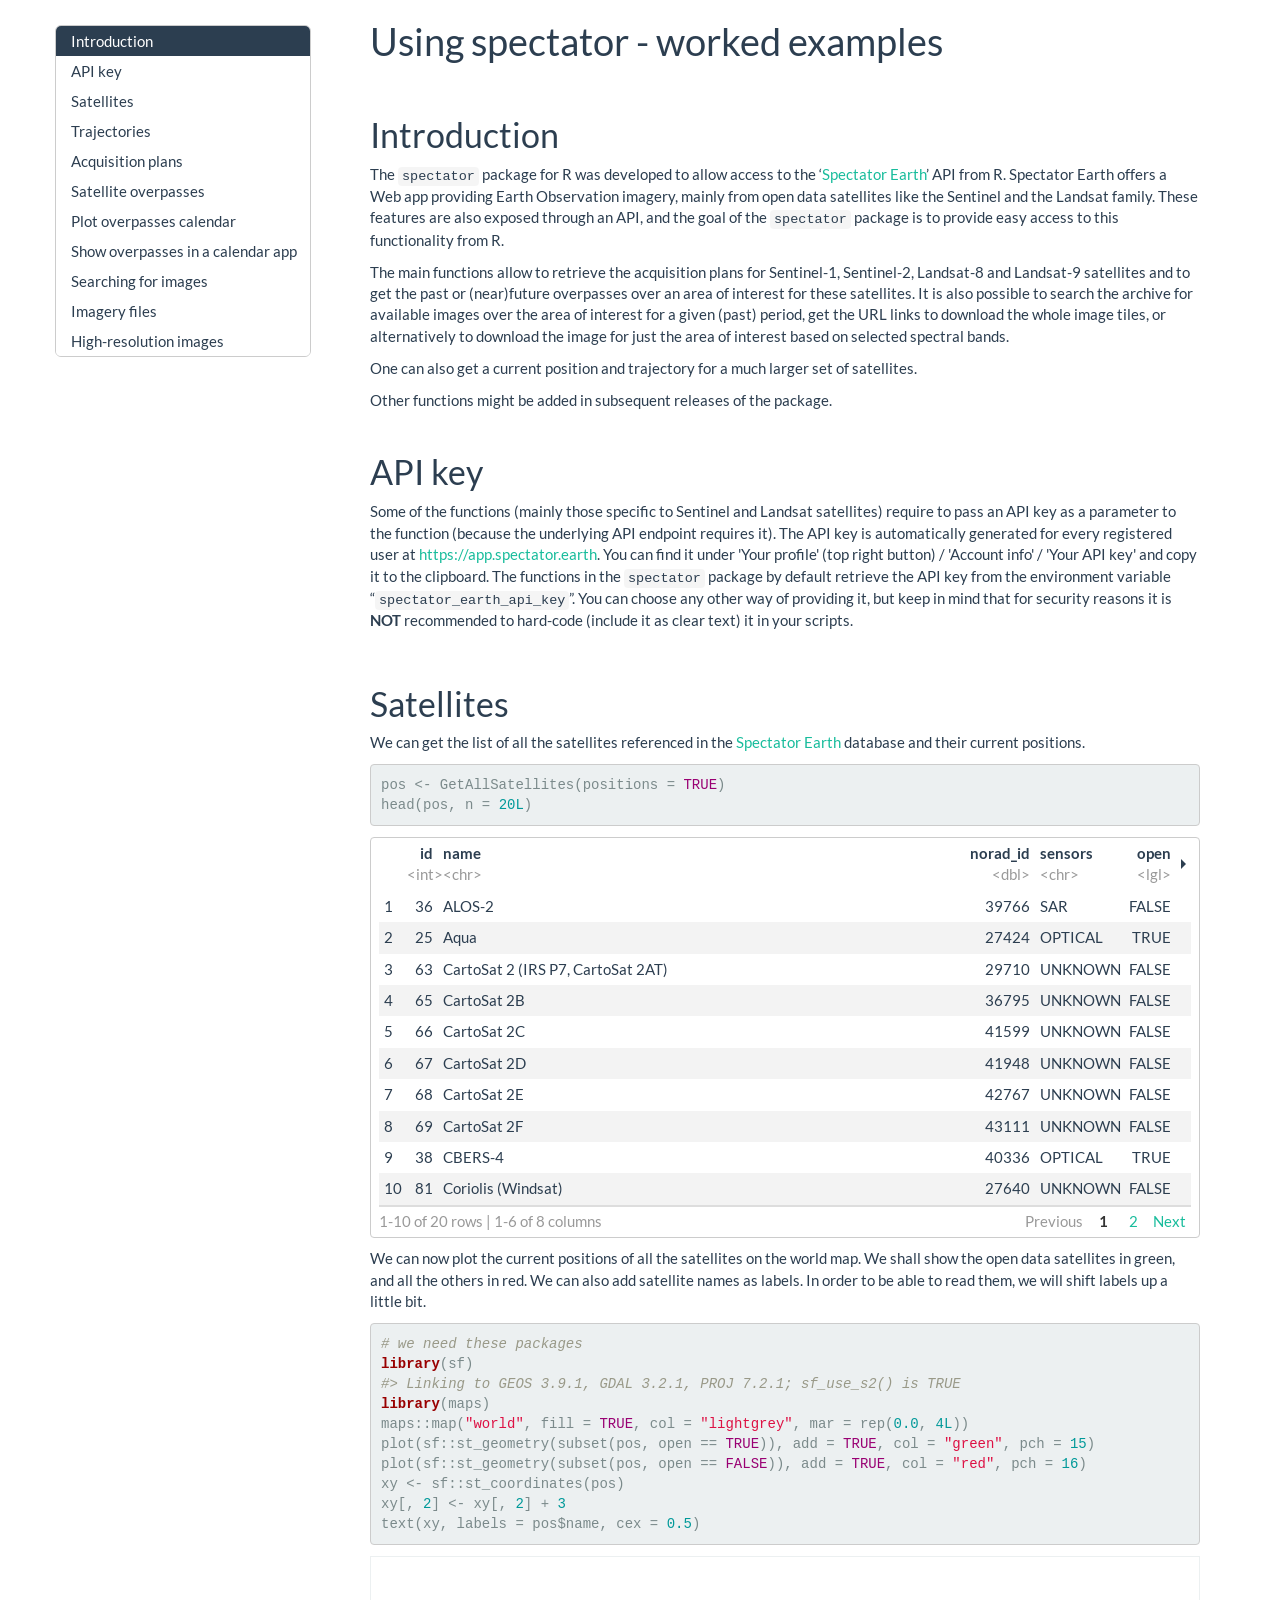
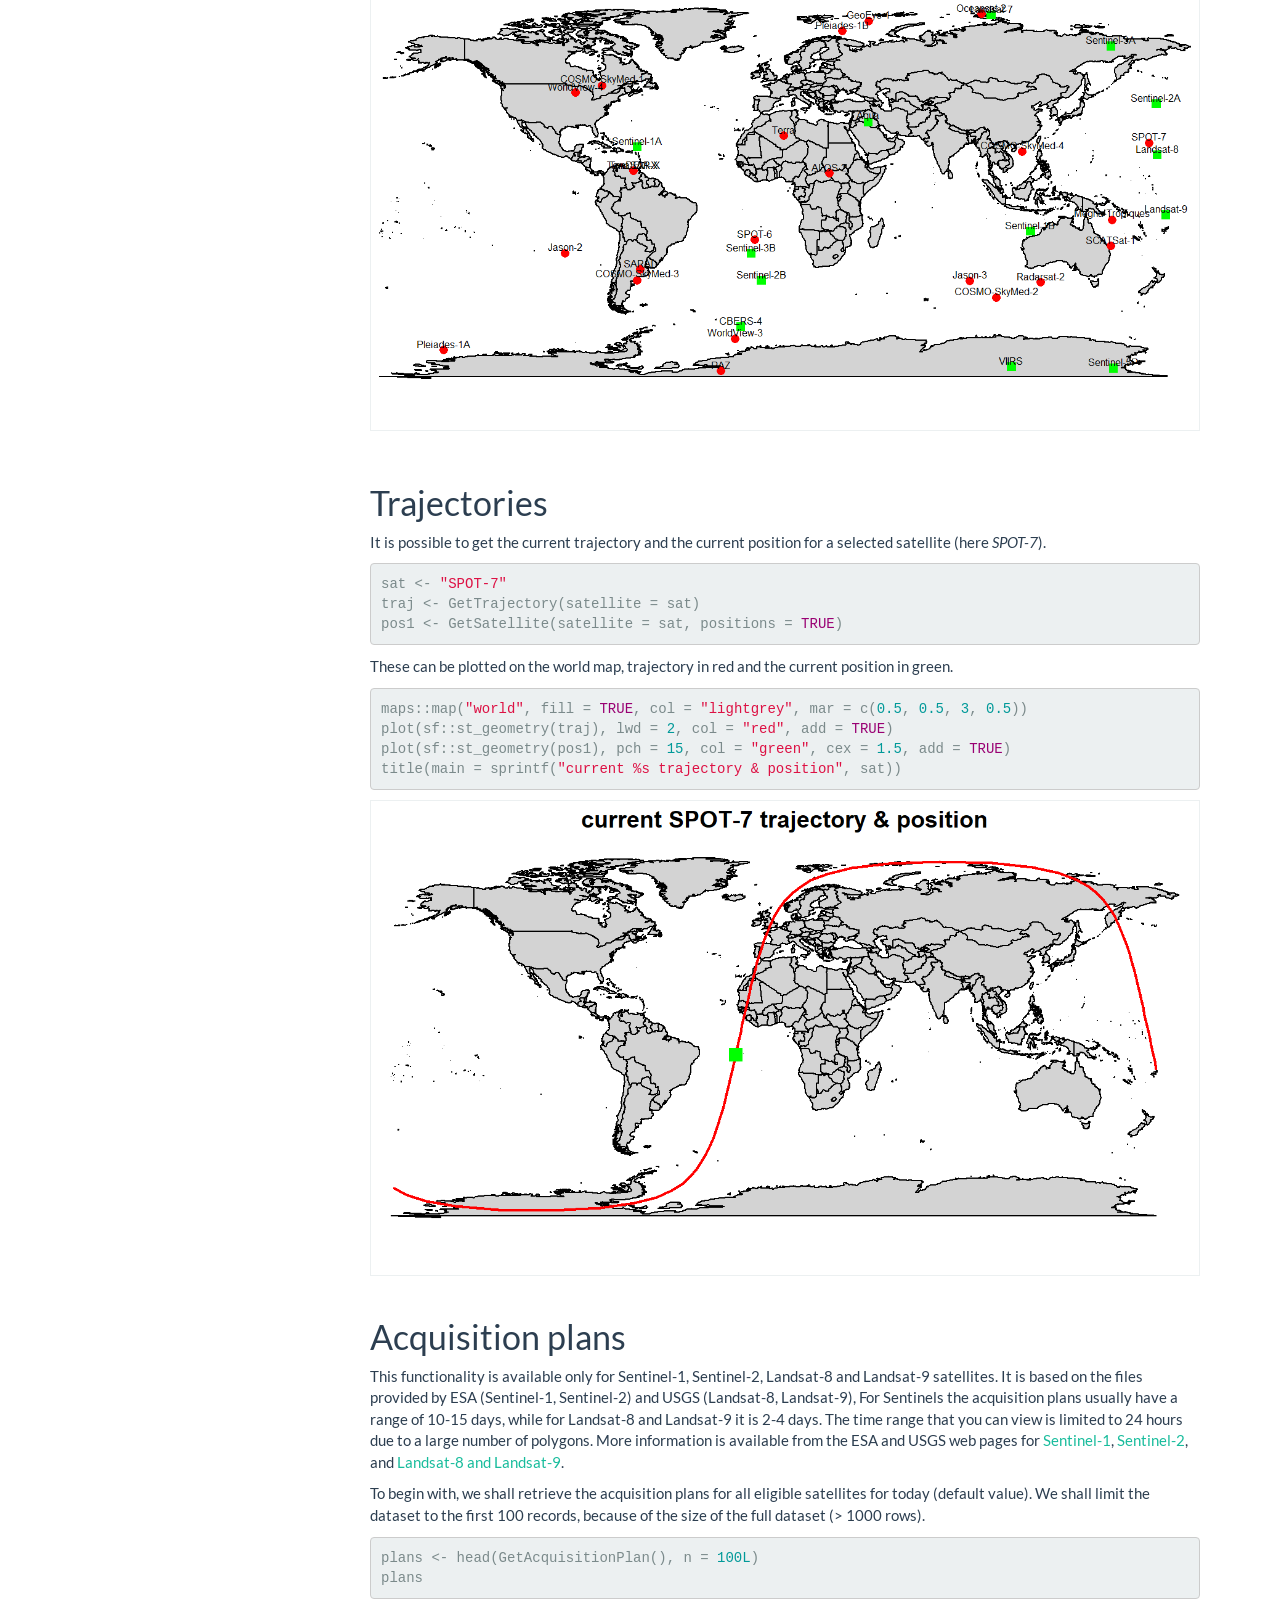
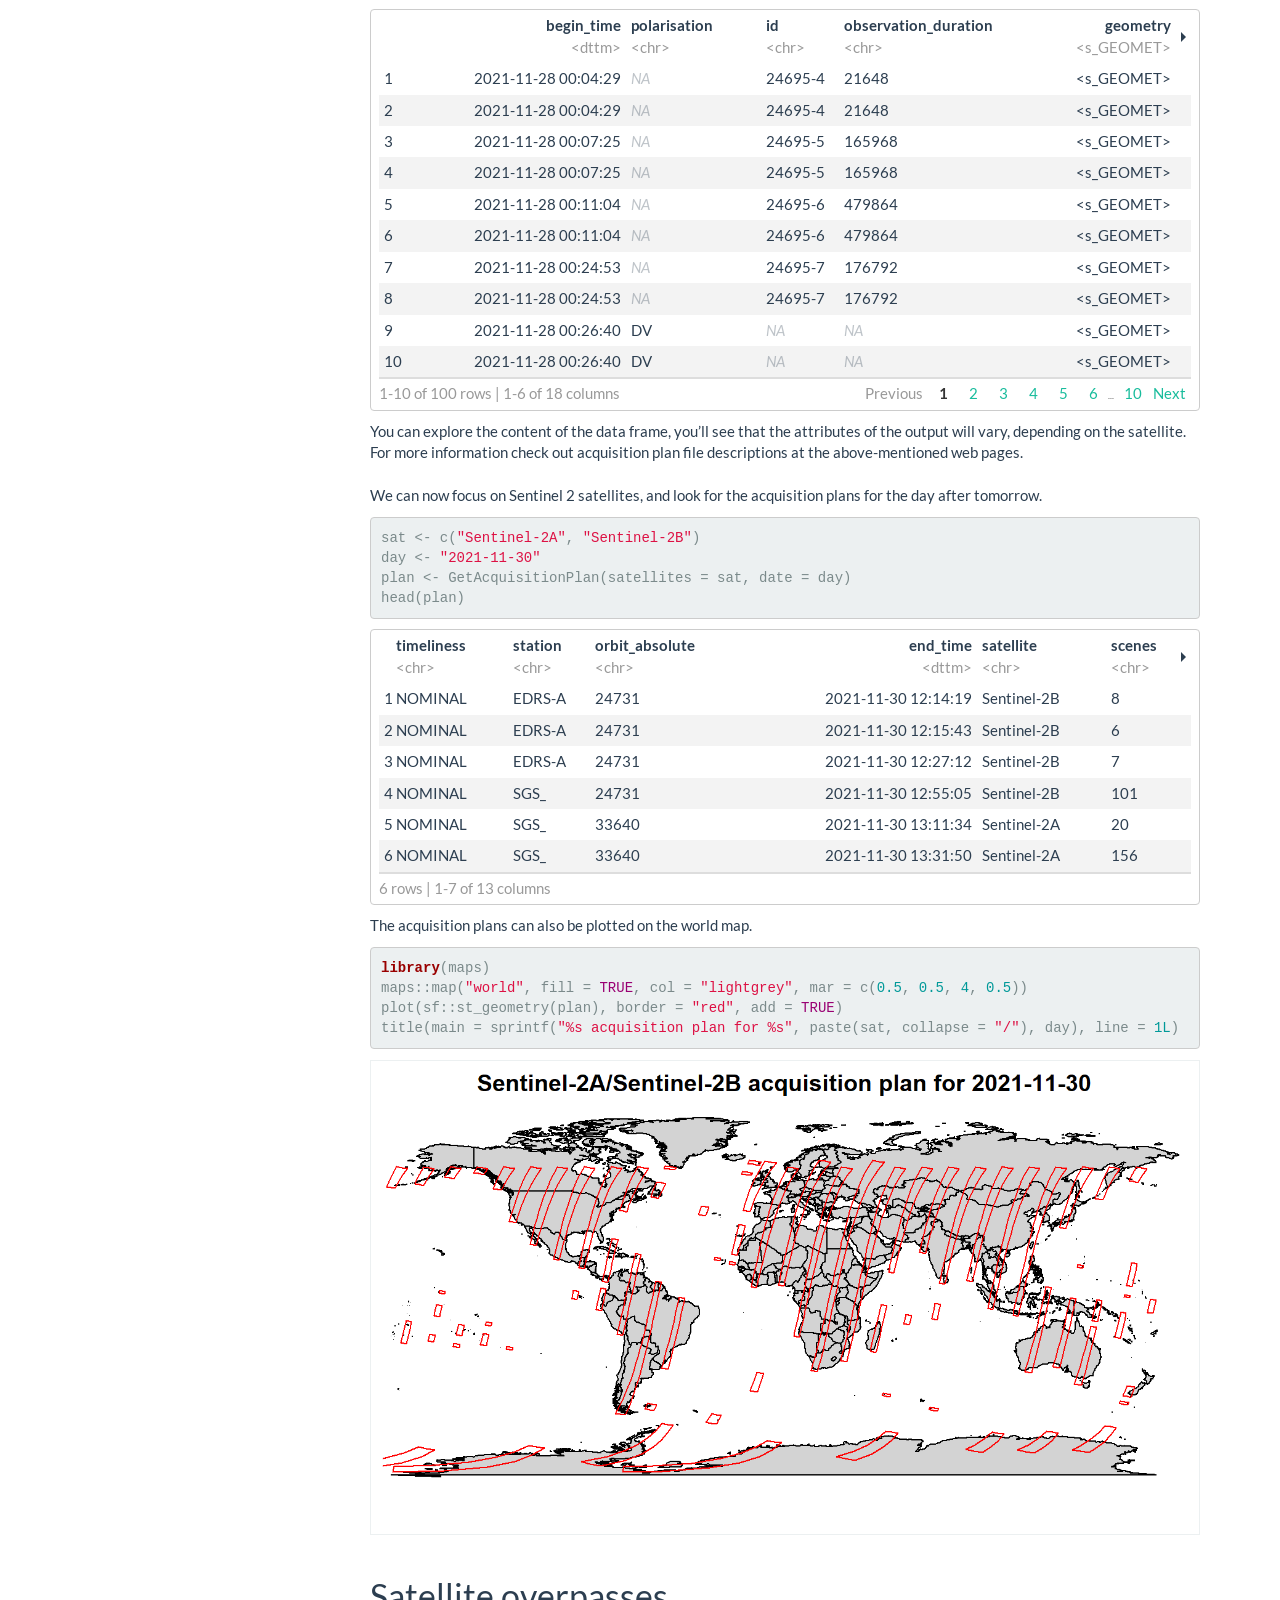
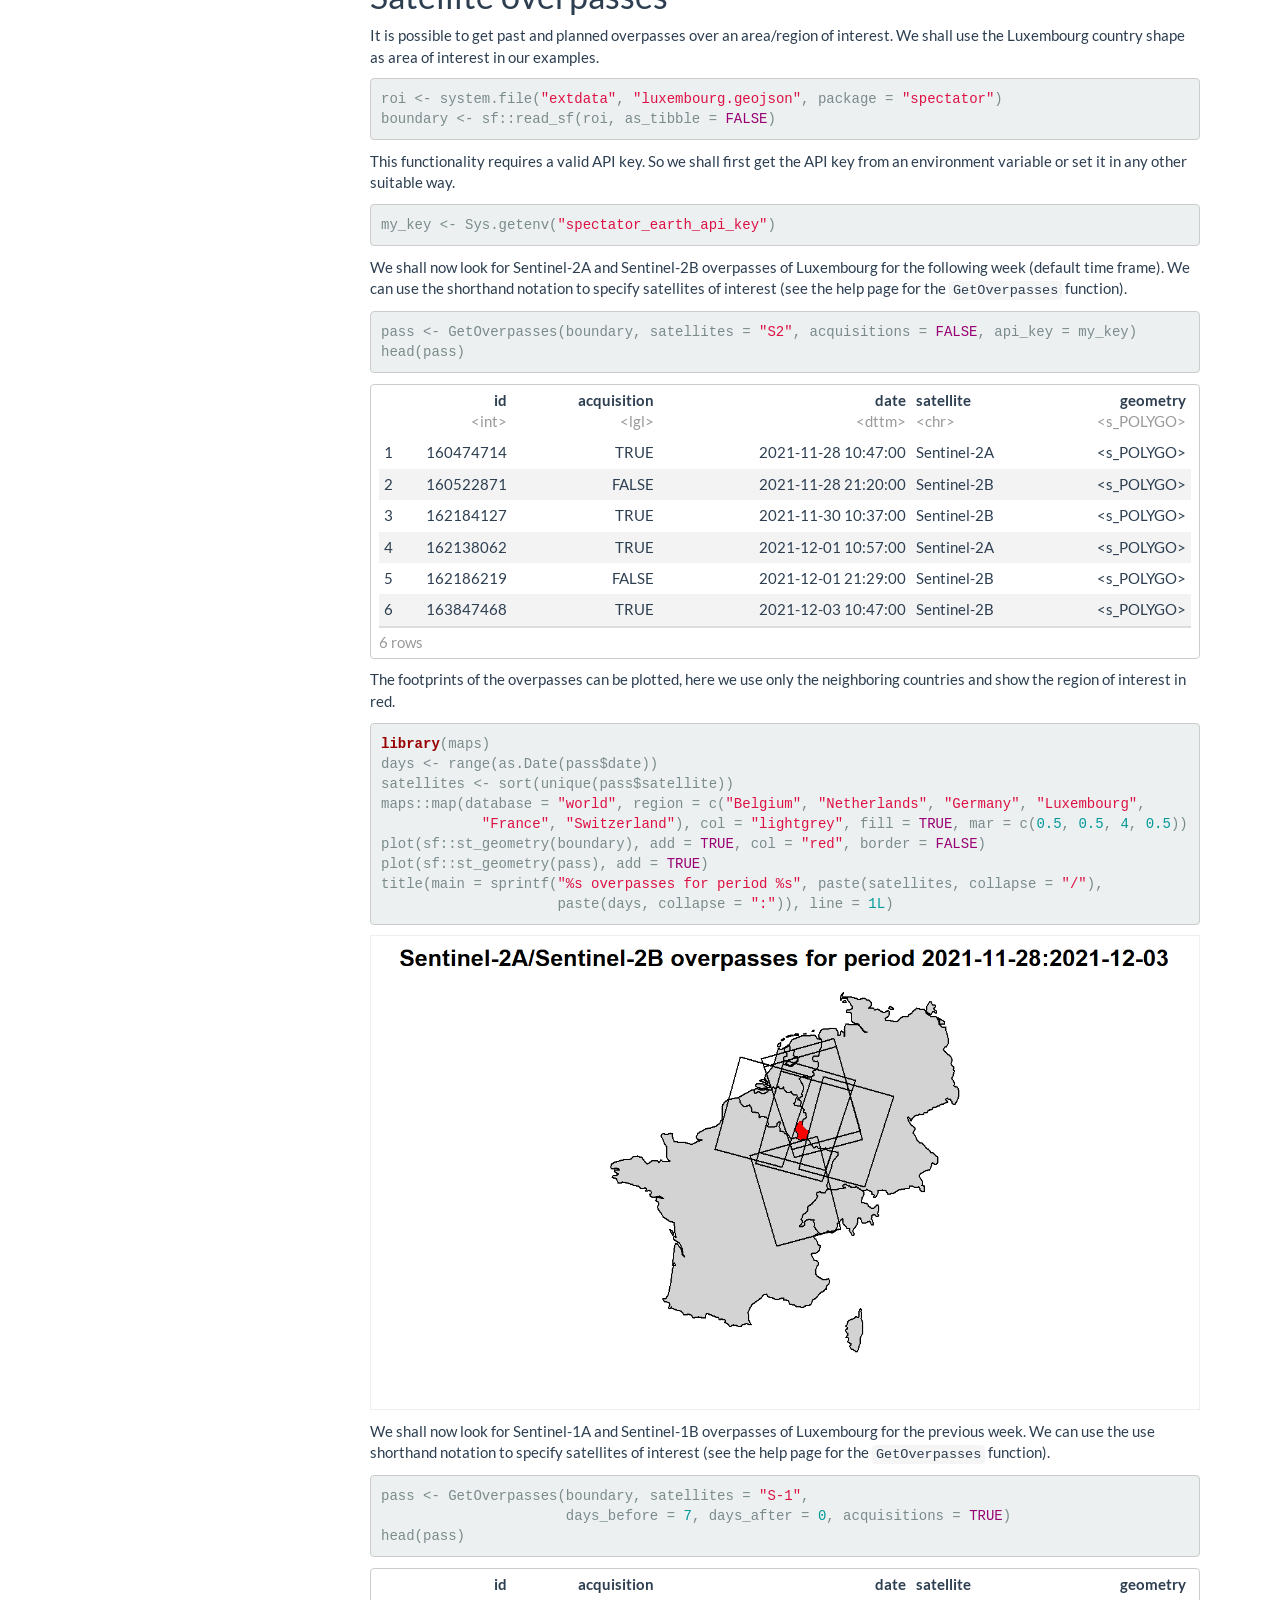
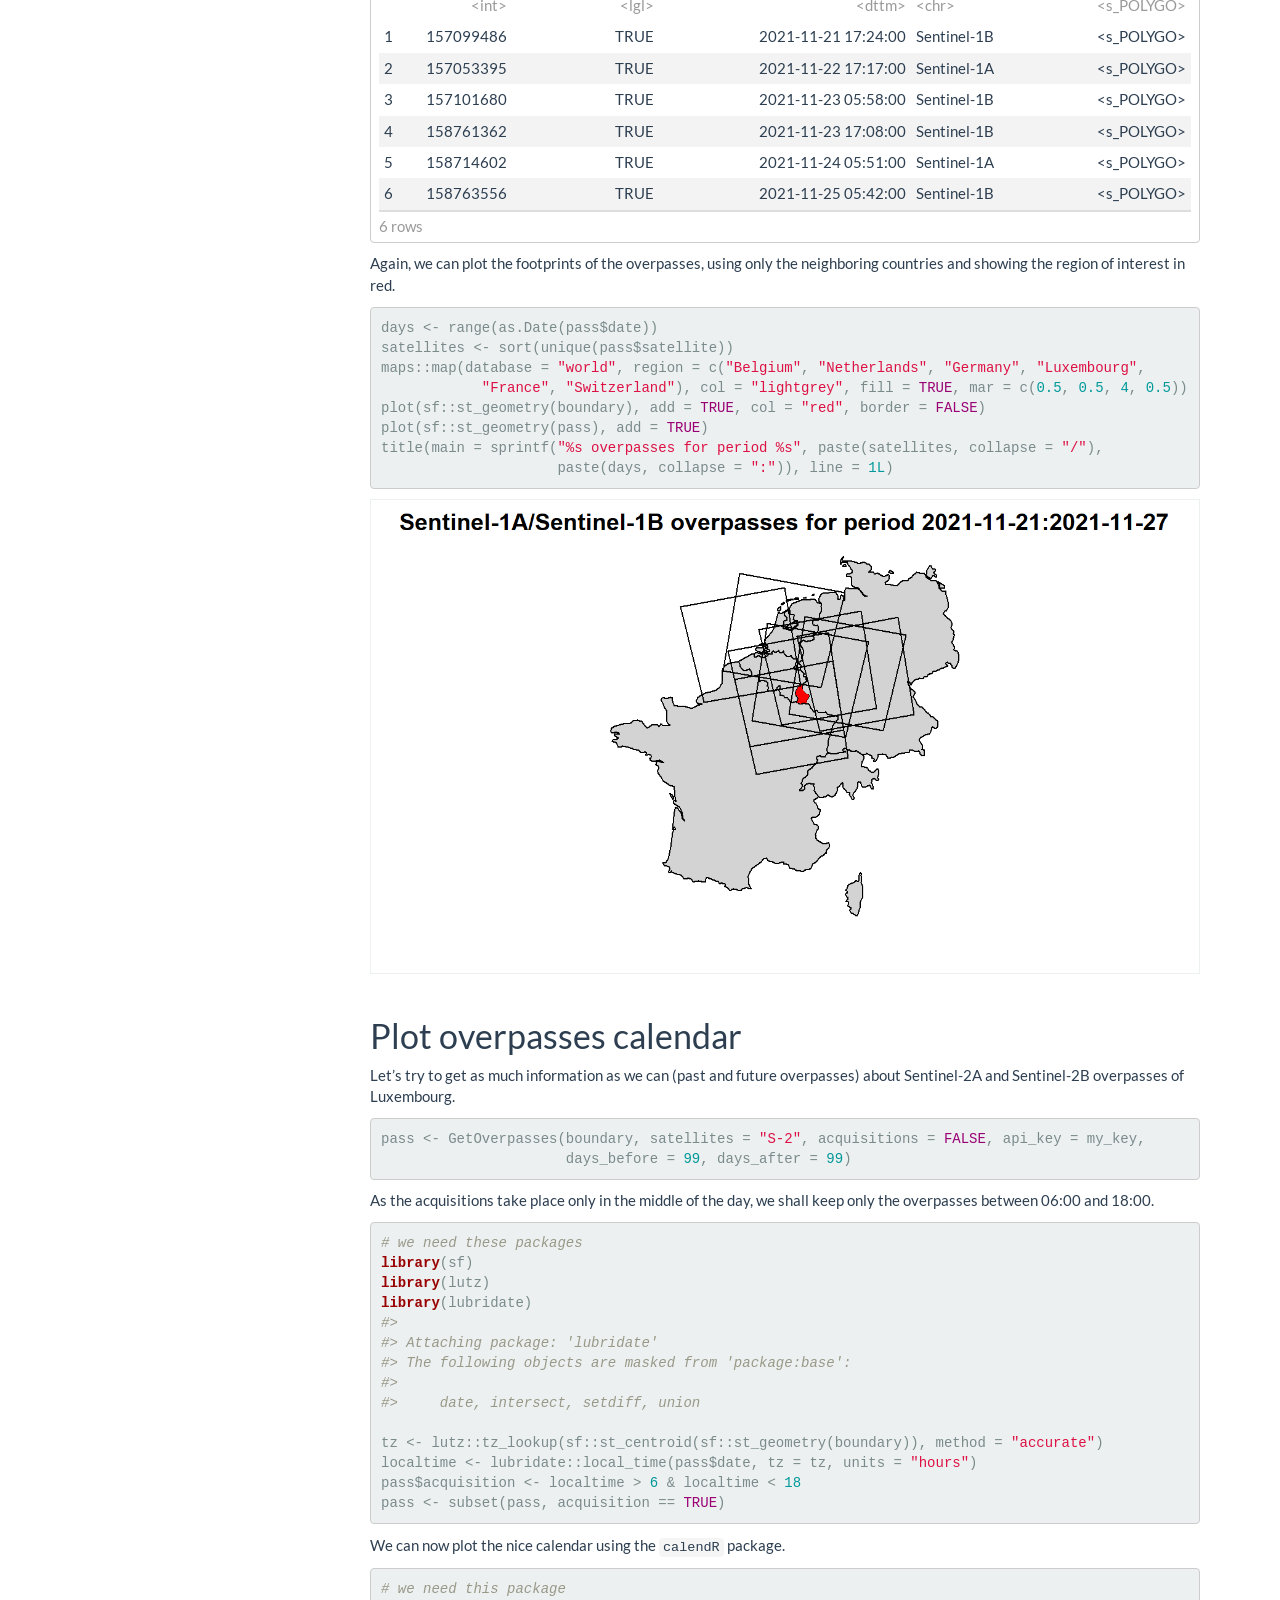
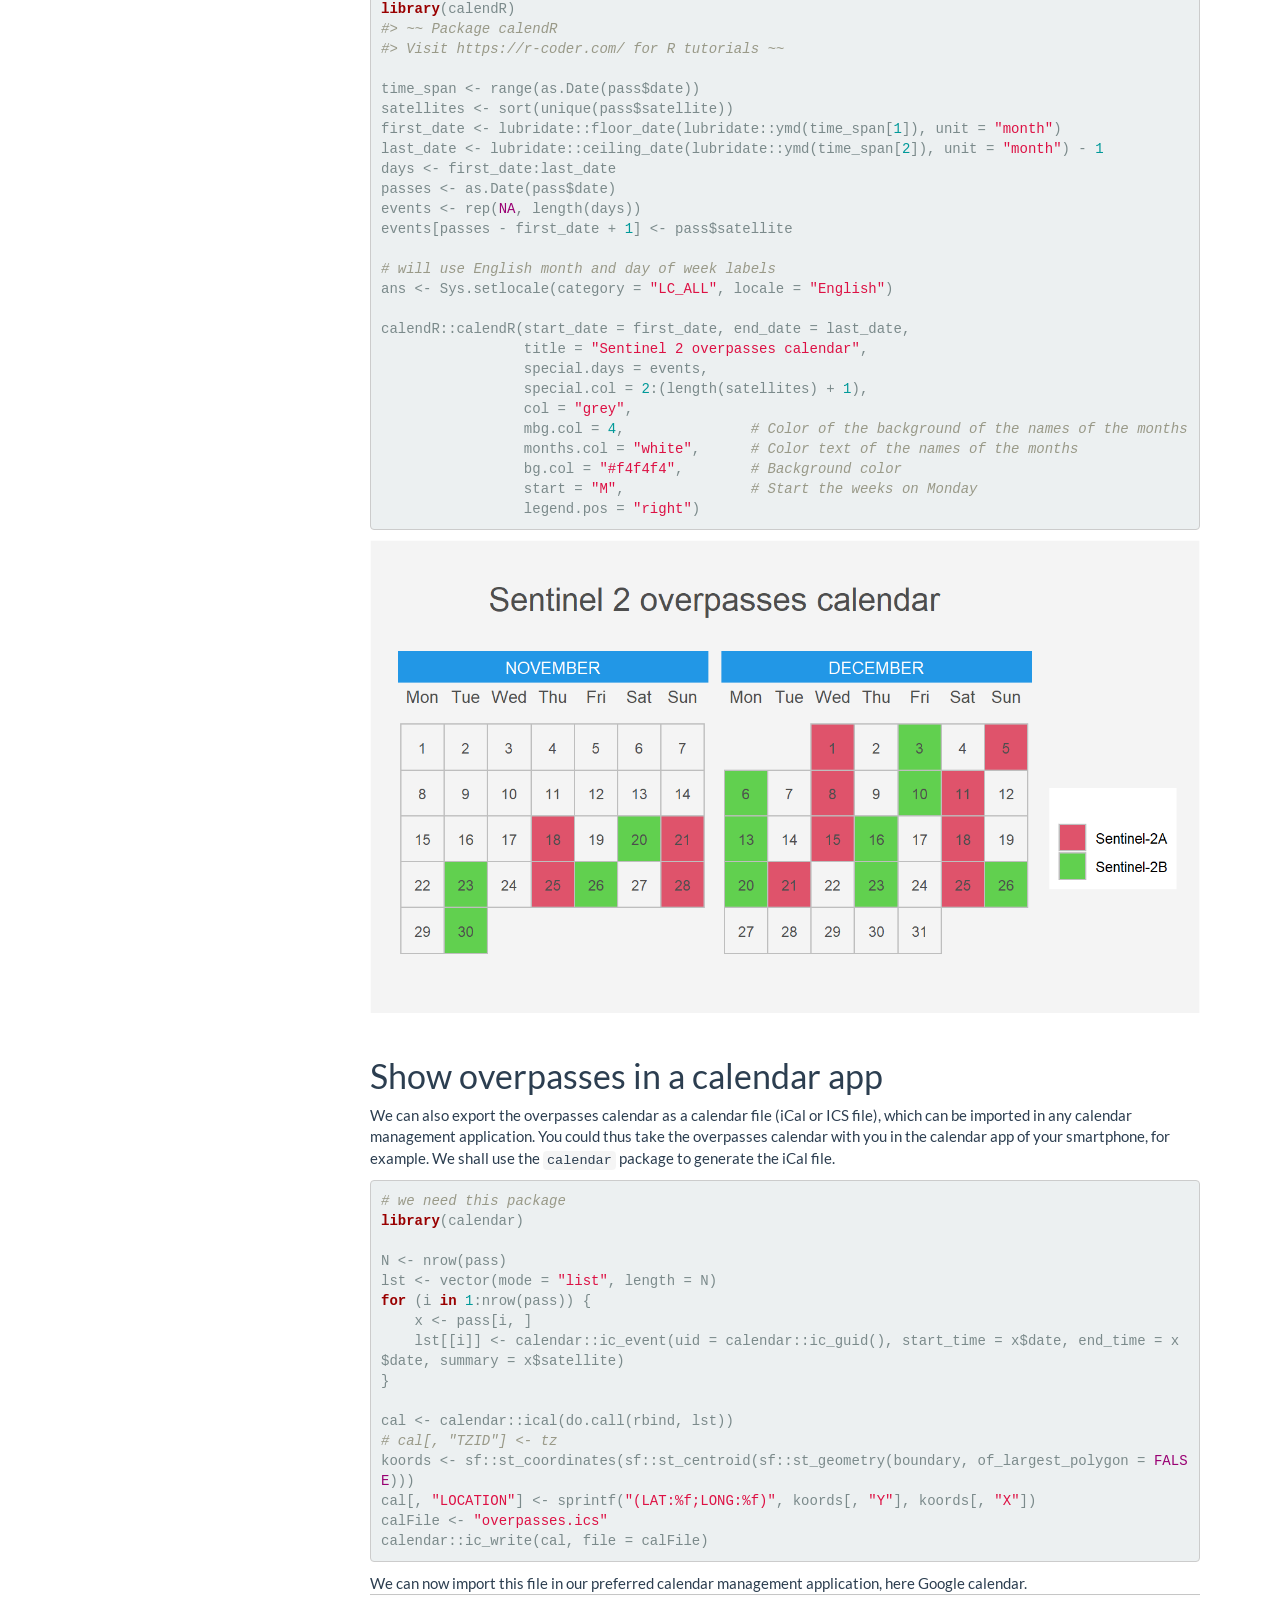
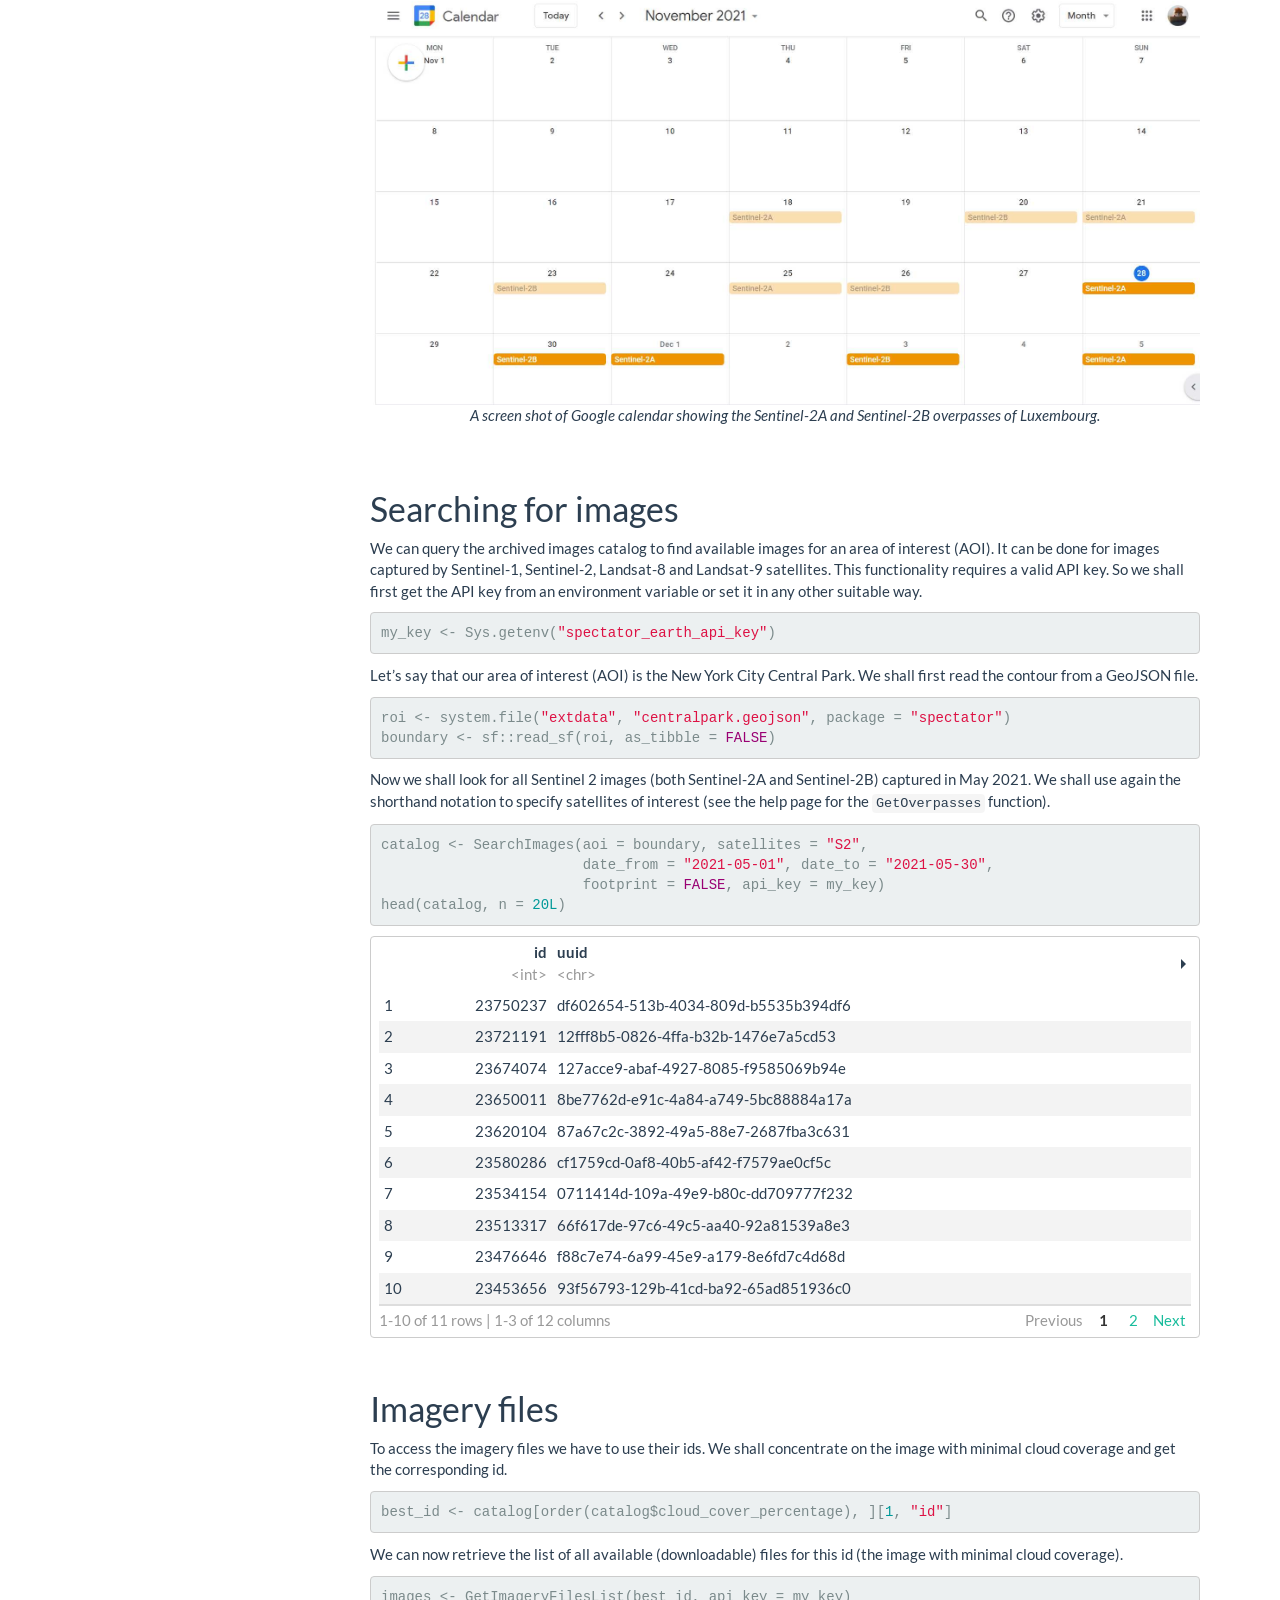
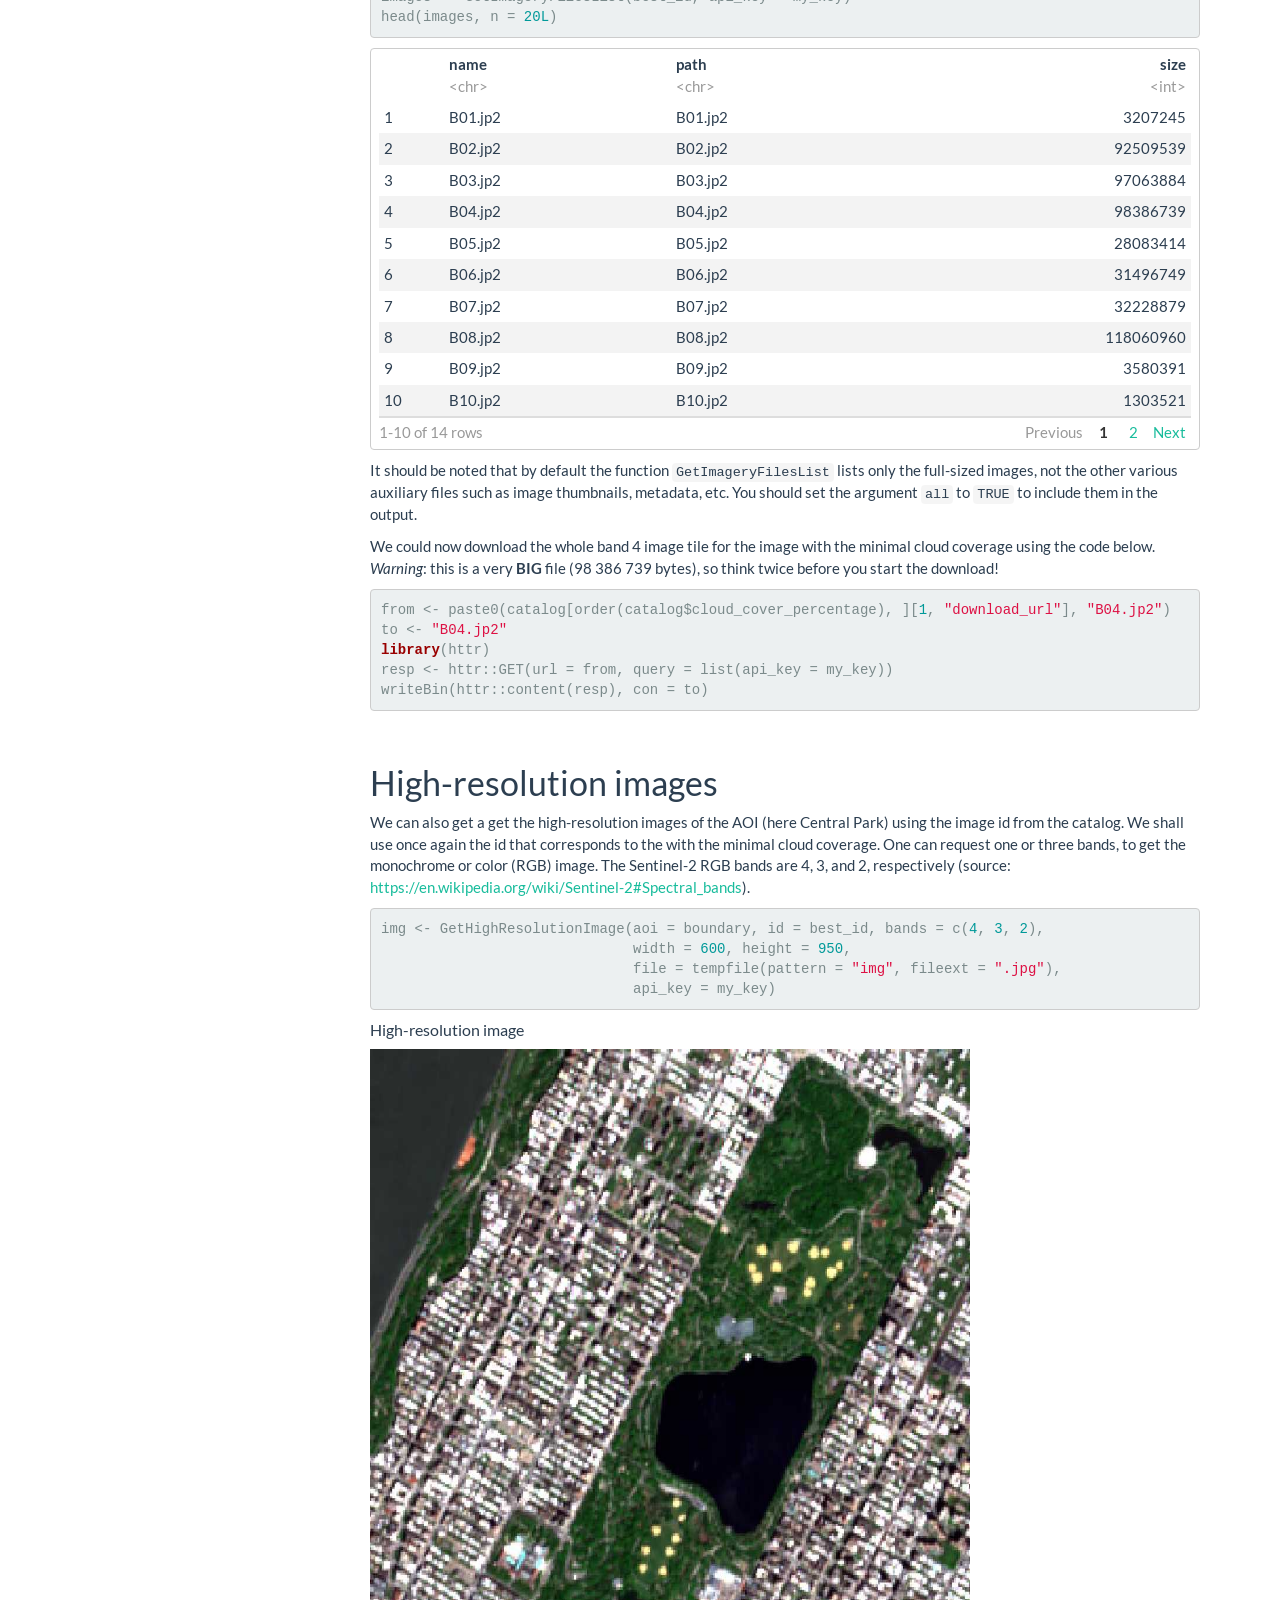
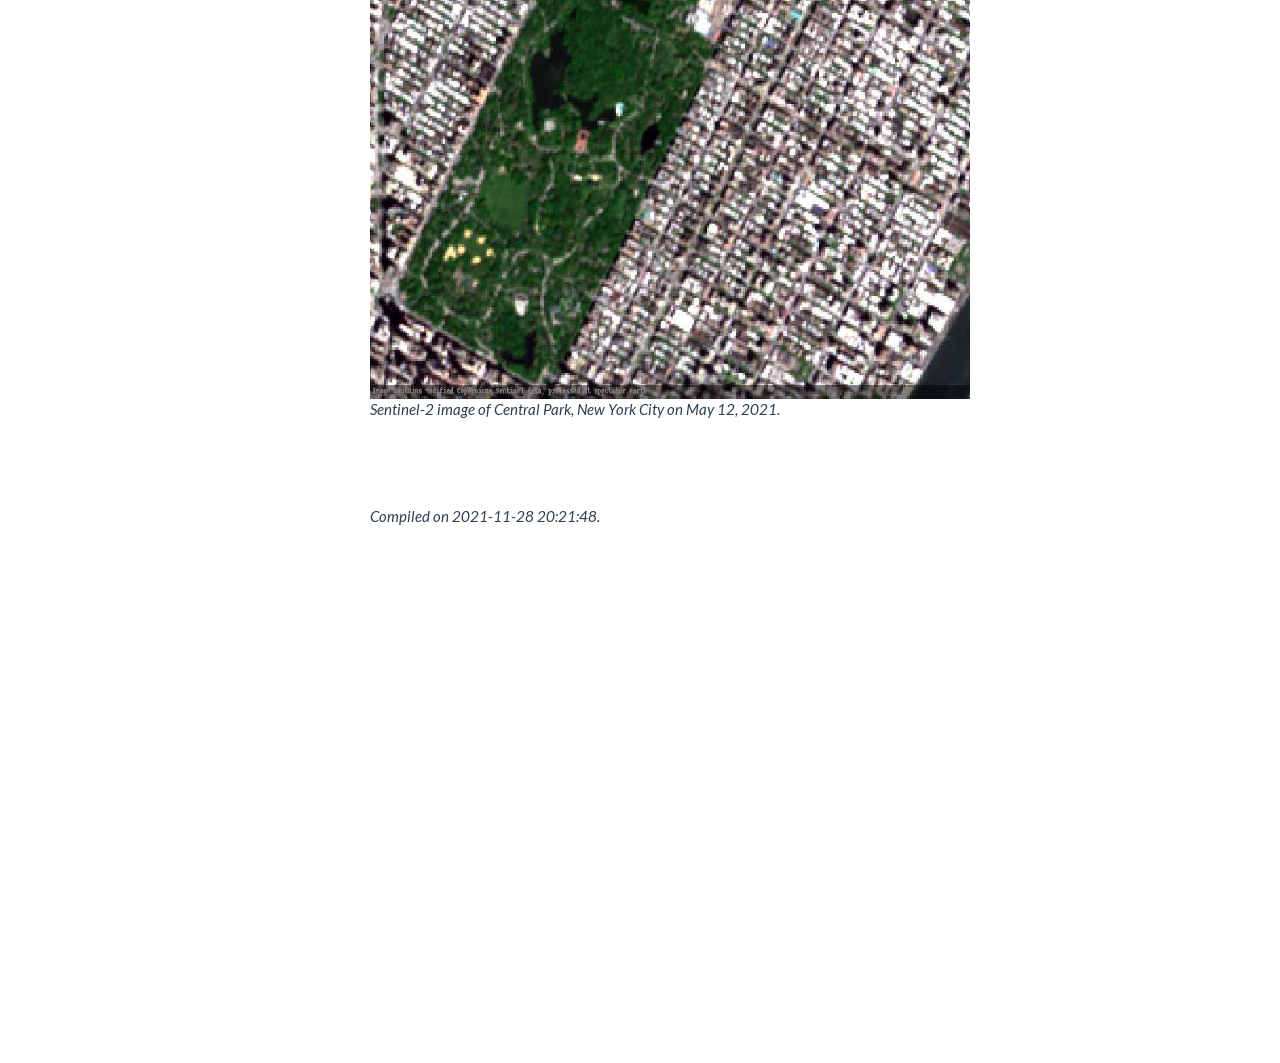
==== inst/doc/UsingSpectator.html @ ee271f8d "init code" ====
<!DOCTYPE html>

<html>

<head>

<meta charset="utf-8" />
<meta name="generator" content="pandoc" />
<meta http-equiv="X-UA-Compatible" content="IE=EDGE" />




<title>Using spectator - worked examples</title>

<script>// Pandoc 2.9 adds attributes on both header and div. We remove the former (to
// be compatible with the behavior of Pandoc < 2.8).
document.addEventListener('DOMContentLoaded', function(e) {
  var hs = document.querySelectorAll("div.section[class*='level'] > :first-child");
  var i, h, a;
  for (i = 0; i < hs.length; i++) {
    h = hs[i];
    if (!/^h[1-6]$/i.test(h.tagName)) continue;  // it should be a header h1-h6
    a = h.attributes;
    while (a.length > 0) h.removeAttribute(a[0].name);
  }
});
</script>
<script>/*! jQuery v3.6.0 | (c) OpenJS Foundation and other contributors | jquery.org/license */
!function(e,t){"use strict";"object"==typeof module&&"object"==typeof module.exports?module.exports=e.document?t(e,!0):function(e){if(!e.document)throw new Error("jQuery requires a window with a document");return t(e)}:t(e)}("undefined"!=typeof window?window:this,function(C,e){"use strict";var t=[],r=Object.getPrototypeOf,s=t.slice,g=t.flat?function(e){return t.flat.call(e)}:function(e){return t.concat.apply([],e)},u=t.push,i=t.indexOf,n={},o=n.toString,v=n.hasOwnProperty,a=v.toString,l=a.call(Object),y={},m=function(e){return"function"==typeof e&&"number"!=typeof e.nodeType&&"function"!=typeof e.item},x=function(e){return null!=e&&e===e.window},E=C.document,c={type:!0,src:!0,nonce:!0,noModule:!0};function b(e,t,n){var r,i,o=(n=n||E).createElement("script");if(o.text=e,t)for(r in c)(i=t[r]||t.getAttribute&&t.getAttribute(r))&&o.setAttribute(r,i);n.head.appendChild(o).parentNode.removeChild(o)}function w(e){return null==e?e+"":"object"==typeof e||"function"==typeof e?n[o.call(e)]||"object":typeof e}var f="3.6.0",S=function(e,t){return new S.fn.init(e,t)};function p(e){var t=!!e&&"length"in e&&e.length,n=w(e);return!m(e)&&!x(e)&&("array"===n||0===t||"number"==typeof t&&0<t&&t-1 in e)}S.fn=S.prototype={jquery:f,constructor:S,length:0,toArray:function(){return s.call(this)},get:function(e){return null==e?s.call(this):e<0?this[e+this.length]:this[e]},pushStack:function(e){var t=S.merge(this.constructor(),e);return t.prevObject=this,t},each:function(e){return S.each(this,e)},map:function(n){return this.pushStack(S.map(this,function(e,t){return n.call(e,t,e)}))},slice:function(){return this.pushStack(s.apply(this,arguments))},first:function(){return this.eq(0)},last:function(){return this.eq(-1)},even:function(){return this.pushStack(S.grep(this,function(e,t){return(t+1)%2}))},odd:function(){return this.pushStack(S.grep(this,function(e,t){return t%2}))},eq:function(e){var t=this.length,n=+e+(e<0?t:0);return this.pushStack(0<=n&&n<t?[this[n]]:[])},end:function(){return this.prevObject||this.constructor()},push:u,sort:t.sort,splice:t.splice},S.extend=S.fn.extend=function(){var e,t,n,r,i,o,a=arguments[0]||{},s=1,u=arguments.length,l=!1;for("boolean"==typeof a&&(l=a,a=arguments[s]||{},s++),"object"==typeof a||m(a)||(a={}),s===u&&(a=this,s--);s<u;s++)if(null!=(e=arguments[s]))for(t in e)r=e[t],"__proto__"!==t&&a!==r&&(l&&r&&(S.isPlainObject(r)||(i=Array.isArray(r)))?(n=a[t],o=i&&!Array.isArray(n)?[]:i||S.isPlainObject(n)?n:{},i=!1,a[t]=S.extend(l,o,r)):void 0!==r&&(a[t]=r));return a},S.extend({expando:"jQuery"+(f+Math.random()).replace(/\D/g,""),isReady:!0,error:function(e){throw new Error(e)},noop:function(){},isPlainObject:function(e){var t,n;return!(!e||"[object Object]"!==o.call(e))&&(!(t=r(e))||"function"==typeof(n=v.call(t,"constructor")&&t.constructor)&&a.call(n)===l)},isEmptyObject:function(e){var t;for(t in e)return!1;return!0},globalEval:function(e,t,n){b(e,{nonce:t&&t.nonce},n)},each:function(e,t){var n,r=0;if(p(e)){for(n=e.length;r<n;r++)if(!1===t.call(e[r],r,e[r]))break}else for(r in e)if(!1===t.call(e[r],r,e[r]))break;return e},makeArray:function(e,t){var n=t||[];return null!=e&&(p(Object(e))?S.merge(n,"string"==typeof e?[e]:e):u.call(n,e)),n},inArray:function(e,t,n){return null==t?-1:i.call(t,e,n)},merge:function(e,t){for(var n=+t.length,r=0,i=e.length;r<n;r++)e[i++]=t[r];return e.length=i,e},grep:function(e,t,n){for(var r=[],i=0,o=e.length,a=!n;i<o;i++)!t(e[i],i)!==a&&r.push(e[i]);return r},map:function(e,t,n){var r,i,o=0,a=[];if(p(e))for(r=e.length;o<r;o++)null!=(i=t(e[o],o,n))&&a.push(i);else for(o in e)null!=(i=t(e[o],o,n))&&a.push(i);return g(a)},guid:1,support:y}),"function"==typeof Symbol&&(S.fn[Symbol.iterator]=t[Symbol.iterator]),S.each("Boolean Number String Function Array Date RegExp Object Error Symbol".split(" "),function(e,t){n["[object "+t+"]"]=t.toLowerCase()});var d=function(n){var e,d,b,o,i,h,f,g,w,u,l,T,C,a,E,v,s,c,y,S="sizzle"+1*new Date,p=n.document,k=0,r=0,m=ue(),x=ue(),A=ue(),N=ue(),j=function(e,t){return e===t&&(l=!0),0},D={}.hasOwnProperty,t=[],q=t.pop,L=t.push,H=t.push,O=t.slice,P=function(e,t){for(var n=0,r=e.length;n<r;n++)if(e[n]===t)return n;return-1},R="checked|selected|async|autofocus|autoplay|controls|defer|disabled|hidden|ismap|loop|multiple|open|readonly|required|scoped",M="[\\x20\\t\\r\\n\\f]",I="(?:\\\\[\\da-fA-F]{1,6}"+M+"?|\\\\[^\\r\\n\\f]|[\\w-]|[^\0-\\x7f])+",W="\\["+M+"*("+I+")(?:"+M+"*([*^$|!~]?=)"+M+"*(?:'((?:\\\\.|[^\\\\'])*)'|\"((?:\\\\.|[^\\\\\"])*)\"|("+I+"))|)"+M+"*\\]",F=":("+I+")(?:\\((('((?:\\\\.|[^\\\\'])*)'|\"((?:\\\\.|[^\\\\\"])*)\")|((?:\\\\.|[^\\\\()[\\]]|"+W+")*)|.*)\\)|)",B=new RegExp(M+"+","g"),$=new RegExp("^"+M+"+|((?:^|[^\\\\])(?:\\\\.)*)"+M+"+$","g"),_=new RegExp("^"+M+"*,"+M+"*"),z=new RegExp("^"+M+"*([>+~]|"+M+")"+M+"*"),U=new RegExp(M+"|>"),X=new RegExp(F),V=new RegExp("^"+I+"$"),G={ID:new RegExp("^#("+I+")"),CLASS:new RegExp("^\\.("+I+")"),TAG:new RegExp("^("+I+"|[*])"),ATTR:new RegExp("^"+W),PSEUDO:new RegExp("^"+F),CHILD:new RegExp("^:(only|first|last|nth|nth-last)-(child|of-type)(?:\\("+M+"*(even|odd|(([+-]|)(\\d*)n|)"+M+"*(?:([+-]|)"+M+"*(\\d+)|))"+M+"*\\)|)","i"),bool:new RegExp("^(?:"+R+")$","i"),needsContext:new RegExp("^"+M+"*[>+~]|:(even|odd|eq|gt|lt|nth|first|last)(?:\\("+M+"*((?:-\\d)?\\d*)"+M+"*\\)|)(?=[^-]|$)","i")},Y=/HTML$/i,Q=/^(?:input|select|textarea|button)$/i,J=/^h\d$/i,K=/^[^{]+\{\s*\[native \w/,Z=/^(?:#([\w-]+)|(\w+)|\.([\w-]+))$/,ee=/[+~]/,te=new RegExp("\\\\[\\da-fA-F]{1,6}"+M+"?|\\\\([^\\r\\n\\f])","g"),ne=function(e,t){var n="0x"+e.slice(1)-65536;return t||(n<0?String.fromCharCode(n+65536):String.fromCharCode(n>>10|55296,1023&n|56320))},re=/([\0-\x1f\x7f]|^-?\d)|^-$|[^\0-\x1f\x7f-\uFFFF\w-]/g,ie=function(e,t){return t?"\0"===e?"\ufffd":e.slice(0,-1)+"\\"+e.charCodeAt(e.length-1).toString(16)+" ":"\\"+e},oe=function(){T()},ae=be(function(e){return!0===e.disabled&&"fieldset"===e.nodeName.toLowerCase()},{dir:"parentNode",next:"legend"});try{H.apply(t=O.call(p.childNodes),p.childNodes),t[p.childNodes.length].nodeType}catch(e){H={apply:t.length?function(e,t){L.apply(e,O.call(t))}:function(e,t){var n=e.length,r=0;while(e[n++]=t[r++]);e.length=n-1}}}function se(t,e,n,r){var i,o,a,s,u,l,c,f=e&&e.ownerDocument,p=e?e.nodeType:9;if(n=n||[],"string"!=typeof t||!t||1!==p&&9!==p&&11!==p)return n;if(!r&&(T(e),e=e||C,E)){if(11!==p&&(u=Z.exec(t)))if(i=u[1]){if(9===p){if(!(a=e.getElementById(i)))return n;if(a.id===i)return n.push(a),n}else if(f&&(a=f.getElementById(i))&&y(e,a)&&a.id===i)return n.push(a),n}else{if(u[2])return H.apply(n,e.getElementsByTagName(t)),n;if((i=u[3])&&d.getElementsByClassName&&e.getElementsByClassName)return H.apply(n,e.getElementsByClassName(i)),n}if(d.qsa&&!N[t+" "]&&(!v||!v.test(t))&&(1!==p||"object"!==e.nodeName.toLowerCase())){if(c=t,f=e,1===p&&(U.test(t)||z.test(t))){(f=ee.test(t)&&ye(e.parentNode)||e)===e&&d.scope||((s=e.getAttribute("id"))?s=s.replace(re,ie):e.setAttribute("id",s=S)),o=(l=h(t)).length;while(o--)l[o]=(s?"#"+s:":scope")+" "+xe(l[o]);c=l.join(",")}try{return H.apply(n,f.querySelectorAll(c)),n}catch(e){N(t,!0)}finally{s===S&&e.removeAttribute("id")}}}return g(t.replace($,"$1"),e,n,r)}function ue(){var r=[];return function e(t,n){return r.push(t+" ")>b.cacheLength&&delete e[r.shift()],e[t+" "]=n}}function le(e){return e[S]=!0,e}function ce(e){var t=C.createElement("fieldset");try{return!!e(t)}catch(e){return!1}finally{t.parentNode&&t.parentNode.removeChild(t),t=null}}function fe(e,t){var n=e.split("|"),r=n.length;while(r--)b.attrHandle[n[r]]=t}function pe(e,t){var n=t&&e,r=n&&1===e.nodeType&&1===t.nodeType&&e.sourceIndex-t.sourceIndex;if(r)return r;if(n)while(n=n.nextSibling)if(n===t)return-1;return e?1:-1}function de(t){return function(e){return"input"===e.nodeName.toLowerCase()&&e.type===t}}function he(n){return function(e){var t=e.nodeName.toLowerCase();return("input"===t||"button"===t)&&e.type===n}}function ge(t){return function(e){return"form"in e?e.parentNode&&!1===e.disabled?"label"in e?"label"in e.parentNode?e.parentNode.disabled===t:e.disabled===t:e.isDisabled===t||e.isDisabled!==!t&&ae(e)===t:e.disabled===t:"label"in e&&e.disabled===t}}function ve(a){return le(function(o){return o=+o,le(function(e,t){var n,r=a([],e.length,o),i=r.length;while(i--)e[n=r[i]]&&(e[n]=!(t[n]=e[n]))})})}function ye(e){return e&&"undefined"!=typeof e.getElementsByTagName&&e}for(e in d=se.support={},i=se.isXML=function(e){var t=e&&e.namespaceURI,n=e&&(e.ownerDocument||e).documentElement;return!Y.test(t||n&&n.nodeName||"HTML")},T=se.setDocument=function(e){var t,n,r=e?e.ownerDocument||e:p;return r!=C&&9===r.nodeType&&r.documentElement&&(a=(C=r).documentElement,E=!i(C),p!=C&&(n=C.defaultView)&&n.top!==n&&(n.addEventListener?n.addEventListener("unload",oe,!1):n.attachEvent&&n.attachEvent("onunload",oe)),d.scope=ce(function(e){return a.appendChild(e).appendChild(C.createElement("div")),"undefined"!=typeof e.querySelectorAll&&!e.querySelectorAll(":scope fieldset div").length}),d.attributes=ce(function(e){return e.className="i",!e.getAttribute("className")}),d.getElementsByTagName=ce(function(e){return e.appendChild(C.createComment("")),!e.getElementsByTagName("*").length}),d.getElementsByClassName=K.test(C.getElementsByClassName),d.getById=ce(function(e){return a.appendChild(e).id=S,!C.getElementsByName||!C.getElementsByName(S).length}),d.getById?(b.filter.ID=function(e){var t=e.replace(te,ne);return function(e){return e.getAttribute("id")===t}},b.find.ID=function(e,t){if("undefined"!=typeof t.getElementById&&E){var n=t.getElementById(e);return n?[n]:[]}}):(b.filter.ID=function(e){var n=e.replace(te,ne);return function(e){var t="undefined"!=typeof e.getAttributeNode&&e.getAttributeNode("id");return t&&t.value===n}},b.find.ID=function(e,t){if("undefined"!=typeof t.getElementById&&E){var n,r,i,o=t.getElementById(e);if(o){if((n=o.getAttributeNode("id"))&&n.value===e)return[o];i=t.getElementsByName(e),r=0;while(o=i[r++])if((n=o.getAttributeNode("id"))&&n.value===e)return[o]}return[]}}),b.find.TAG=d.getElementsByTagName?function(e,t){return"undefined"!=typeof t.getElementsByTagName?t.getElementsByTagName(e):d.qsa?t.querySelectorAll(e):void 0}:function(e,t){var n,r=[],i=0,o=t.getElementsByTagName(e);if("*"===e){while(n=o[i++])1===n.nodeType&&r.push(n);return r}return o},b.find.CLASS=d.getElementsByClassName&&function(e,t){if("undefined"!=typeof t.getElementsByClassName&&E)return t.getElementsByClassName(e)},s=[],v=[],(d.qsa=K.test(C.querySelectorAll))&&(ce(function(e){var t;a.appendChild(e).innerHTML="<a id='"+S+"'></a><select id='"+S+"-\r\\' msallowcapture=''><option selected=''></option></select>",e.querySelectorAll("[msallowcapture^='']").length&&v.push("[*^$]="+M+"*(?:''|\"\")"),e.querySelectorAll("[selected]").length||v.push("\\["+M+"*(?:value|"+R+")"),e.querySelectorAll("[id~="+S+"-]").length||v.push("~="),(t=C.createElement("input")).setAttribute("name",""),e.appendChild(t),e.querySelectorAll("[name='']").length||v.push("\\["+M+"*name"+M+"*="+M+"*(?:''|\"\")"),e.querySelectorAll(":checked").length||v.push(":checked"),e.querySelectorAll("a#"+S+"+*").length||v.push(".#.+[+~]"),e.querySelectorAll("\\\f"),v.push("[\\r\\n\\f]")}),ce(function(e){e.innerHTML="<a href='' disabled='disabled'></a><select disabled='disabled'><option/></select>";var t=C.createElement("input");t.setAttribute("type","hidden"),e.appendChild(t).setAttribute("name","D"),e.querySelectorAll("[name=d]").length&&v.push("name"+M+"*[*^$|!~]?="),2!==e.querySelectorAll(":enabled").length&&v.push(":enabled",":disabled"),a.appendChild(e).disabled=!0,2!==e.querySelectorAll(":disabled").length&&v.push(":enabled",":disabled"),e.querySelectorAll("*,:x"),v.push(",.*:")})),(d.matchesSelector=K.test(c=a.matches||a.webkitMatchesSelector||a.mozMatchesSelector||a.oMatchesSelector||a.msMatchesSelector))&&ce(function(e){d.disconnectedMatch=c.call(e,"*"),c.call(e,"[s!='']:x"),s.push("!=",F)}),v=v.length&&new RegExp(v.join("|")),s=s.length&&new RegExp(s.join("|")),t=K.test(a.compareDocumentPosition),y=t||K.test(a.contains)?function(e,t){var n=9===e.nodeType?e.documentElement:e,r=t&&t.parentNode;return e===r||!(!r||1!==r.nodeType||!(n.contains?n.contains(r):e.compareDocumentPosition&&16&e.compareDocumentPosition(r)))}:function(e,t){if(t)while(t=t.parentNode)if(t===e)return!0;return!1},j=t?function(e,t){if(e===t)return l=!0,0;var n=!e.compareDocumentPosition-!t.compareDocumentPosition;return n||(1&(n=(e.ownerDocument||e)==(t.ownerDocument||t)?e.compareDocumentPosition(t):1)||!d.sortDetached&&t.compareDocumentPosition(e)===n?e==C||e.ownerDocument==p&&y(p,e)?-1:t==C||t.ownerDocument==p&&y(p,t)?1:u?P(u,e)-P(u,t):0:4&n?-1:1)}:function(e,t){if(e===t)return l=!0,0;var n,r=0,i=e.parentNode,o=t.parentNode,a=[e],s=[t];if(!i||!o)return e==C?-1:t==C?1:i?-1:o?1:u?P(u,e)-P(u,t):0;if(i===o)return pe(e,t);n=e;while(n=n.parentNode)a.unshift(n);n=t;while(n=n.parentNode)s.unshift(n);while(a[r]===s[r])r++;return r?pe(a[r],s[r]):a[r]==p?-1:s[r]==p?1:0}),C},se.matches=function(e,t){return se(e,null,null,t)},se.matchesSelector=function(e,t){if(T(e),d.matchesSelector&&E&&!N[t+" "]&&(!s||!s.test(t))&&(!v||!v.test(t)))try{var n=c.call(e,t);if(n||d.disconnectedMatch||e.document&&11!==e.document.nodeType)return n}catch(e){N(t,!0)}return 0<se(t,C,null,[e]).length},se.contains=function(e,t){return(e.ownerDocument||e)!=C&&T(e),y(e,t)},se.attr=function(e,t){(e.ownerDocument||e)!=C&&T(e);var n=b.attrHandle[t.toLowerCase()],r=n&&D.call(b.attrHandle,t.toLowerCase())?n(e,t,!E):void 0;return void 0!==r?r:d.attributes||!E?e.getAttribute(t):(r=e.getAttributeNode(t))&&r.specified?r.value:null},se.escape=function(e){return(e+"").replace(re,ie)},se.error=function(e){throw new Error("Syntax error, unrecognized expression: "+e)},se.uniqueSort=function(e){var t,n=[],r=0,i=0;if(l=!d.detectDuplicates,u=!d.sortStable&&e.slice(0),e.sort(j),l){while(t=e[i++])t===e[i]&&(r=n.push(i));while(r--)e.splice(n[r],1)}return u=null,e},o=se.getText=function(e){var t,n="",r=0,i=e.nodeType;if(i){if(1===i||9===i||11===i){if("string"==typeof e.textContent)return e.textContent;for(e=e.firstChild;e;e=e.nextSibling)n+=o(e)}else if(3===i||4===i)return e.nodeValue}else while(t=e[r++])n+=o(t);return n},(b=se.selectors={cacheLength:50,createPseudo:le,match:G,attrHandle:{},find:{},relative:{">":{dir:"parentNode",first:!0}," ":{dir:"parentNode"},"+":{dir:"previousSibling",first:!0},"~":{dir:"previousSibling"}},preFilter:{ATTR:function(e){return e[1]=e[1].replace(te,ne),e[3]=(e[3]||e[4]||e[5]||"").replace(te,ne),"~="===e[2]&&(e[3]=" "+e[3]+" "),e.slice(0,4)},CHILD:function(e){return e[1]=e[1].toLowerCase(),"nth"===e[1].slice(0,3)?(e[3]||se.error(e[0]),e[4]=+(e[4]?e[5]+(e[6]||1):2*("even"===e[3]||"odd"===e[3])),e[5]=+(e[7]+e[8]||"odd"===e[3])):e[3]&&se.error(e[0]),e},PSEUDO:function(e){var t,n=!e[6]&&e[2];return G.CHILD.test(e[0])?null:(e[3]?e[2]=e[4]||e[5]||"":n&&X.test(n)&&(t=h(n,!0))&&(t=n.indexOf(")",n.length-t)-n.length)&&(e[0]=e[0].slice(0,t),e[2]=n.slice(0,t)),e.slice(0,3))}},filter:{TAG:function(e){var t=e.replace(te,ne).toLowerCase();return"*"===e?function(){return!0}:function(e){return e.nodeName&&e.nodeName.toLowerCase()===t}},CLASS:function(e){var t=m[e+" "];return t||(t=new RegExp("(^|"+M+")"+e+"("+M+"|$)"))&&m(e,function(e){return t.test("string"==typeof e.className&&e.className||"undefined"!=typeof e.getAttribute&&e.getAttribute("class")||"")})},ATTR:function(n,r,i){return function(e){var t=se.attr(e,n);return null==t?"!="===r:!r||(t+="","="===r?t===i:"!="===r?t!==i:"^="===r?i&&0===t.indexOf(i):"*="===r?i&&-1<t.indexOf(i):"$="===r?i&&t.slice(-i.length)===i:"~="===r?-1<(" "+t.replace(B," ")+" ").indexOf(i):"|="===r&&(t===i||t.slice(0,i.length+1)===i+"-"))}},CHILD:function(h,e,t,g,v){var y="nth"!==h.slice(0,3),m="last"!==h.slice(-4),x="of-type"===e;return 1===g&&0===v?function(e){return!!e.parentNode}:function(e,t,n){var r,i,o,a,s,u,l=y!==m?"nextSibling":"previousSibling",c=e.parentNode,f=x&&e.nodeName.toLowerCase(),p=!n&&!x,d=!1;if(c){if(y){while(l){a=e;while(a=a[l])if(x?a.nodeName.toLowerCase()===f:1===a.nodeType)return!1;u=l="only"===h&&!u&&"nextSibling"}return!0}if(u=[m?c.firstChild:c.lastChild],m&&p){d=(s=(r=(i=(o=(a=c)[S]||(a[S]={}))[a.uniqueID]||(o[a.uniqueID]={}))[h]||[])[0]===k&&r[1])&&r[2],a=s&&c.childNodes[s];while(a=++s&&a&&a[l]||(d=s=0)||u.pop())if(1===a.nodeType&&++d&&a===e){i[h]=[k,s,d];break}}else if(p&&(d=s=(r=(i=(o=(a=e)[S]||(a[S]={}))[a.uniqueID]||(o[a.uniqueID]={}))[h]||[])[0]===k&&r[1]),!1===d)while(a=++s&&a&&a[l]||(d=s=0)||u.pop())if((x?a.nodeName.toLowerCase()===f:1===a.nodeType)&&++d&&(p&&((i=(o=a[S]||(a[S]={}))[a.uniqueID]||(o[a.uniqueID]={}))[h]=[k,d]),a===e))break;return(d-=v)===g||d%g==0&&0<=d/g}}},PSEUDO:function(e,o){var t,a=b.pseudos[e]||b.setFilters[e.toLowerCase()]||se.error("unsupported pseudo: "+e);return a[S]?a(o):1<a.length?(t=[e,e,"",o],b.setFilters.hasOwnProperty(e.toLowerCase())?le(function(e,t){var n,r=a(e,o),i=r.length;while(i--)e[n=P(e,r[i])]=!(t[n]=r[i])}):function(e){return a(e,0,t)}):a}},pseudos:{not:le(function(e){var r=[],i=[],s=f(e.replace($,"$1"));return s[S]?le(function(e,t,n,r){var i,o=s(e,null,r,[]),a=e.length;while(a--)(i=o[a])&&(e[a]=!(t[a]=i))}):function(e,t,n){return r[0]=e,s(r,null,n,i),r[0]=null,!i.pop()}}),has:le(function(t){return function(e){return 0<se(t,e).length}}),contains:le(function(t){return t=t.replace(te,ne),function(e){return-1<(e.textContent||o(e)).indexOf(t)}}),lang:le(function(n){return V.test(n||"")||se.error("unsupported lang: "+n),n=n.replace(te,ne).toLowerCase(),function(e){var t;do{if(t=E?e.lang:e.getAttribute("xml:lang")||e.getAttribute("lang"))return(t=t.toLowerCase())===n||0===t.indexOf(n+"-")}while((e=e.parentNode)&&1===e.nodeType);return!1}}),target:function(e){var t=n.location&&n.location.hash;return t&&t.slice(1)===e.id},root:function(e){return e===a},focus:function(e){return e===C.activeElement&&(!C.hasFocus||C.hasFocus())&&!!(e.type||e.href||~e.tabIndex)},enabled:ge(!1),disabled:ge(!0),checked:function(e){var t=e.nodeName.toLowerCase();return"input"===t&&!!e.checked||"option"===t&&!!e.selected},selected:function(e){return e.parentNode&&e.parentNode.selectedIndex,!0===e.selected},empty:function(e){for(e=e.firstChild;e;e=e.nextSibling)if(e.nodeType<6)return!1;return!0},parent:function(e){return!b.pseudos.empty(e)},header:function(e){return J.test(e.nodeName)},input:function(e){return Q.test(e.nodeName)},button:function(e){var t=e.nodeName.toLowerCase();return"input"===t&&"button"===e.type||"button"===t},text:function(e){var t;return"input"===e.nodeName.toLowerCase()&&"text"===e.type&&(null==(t=e.getAttribute("type"))||"text"===t.toLowerCase())},first:ve(function(){return[0]}),last:ve(function(e,t){return[t-1]}),eq:ve(function(e,t,n){return[n<0?n+t:n]}),even:ve(function(e,t){for(var n=0;n<t;n+=2)e.push(n);return e}),odd:ve(function(e,t){for(var n=1;n<t;n+=2)e.push(n);return e}),lt:ve(function(e,t,n){for(var r=n<0?n+t:t<n?t:n;0<=--r;)e.push(r);return e}),gt:ve(function(e,t,n){for(var r=n<0?n+t:n;++r<t;)e.push(r);return e})}}).pseudos.nth=b.pseudos.eq,{radio:!0,checkbox:!0,file:!0,password:!0,image:!0})b.pseudos[e]=de(e);for(e in{submit:!0,reset:!0})b.pseudos[e]=he(e);function me(){}function xe(e){for(var t=0,n=e.length,r="";t<n;t++)r+=e[t].value;return r}function be(s,e,t){var u=e.dir,l=e.next,c=l||u,f=t&&"parentNode"===c,p=r++;return e.first?function(e,t,n){while(e=e[u])if(1===e.nodeType||f)return s(e,t,n);return!1}:function(e,t,n){var r,i,o,a=[k,p];if(n){while(e=e[u])if((1===e.nodeType||f)&&s(e,t,n))return!0}else while(e=e[u])if(1===e.nodeType||f)if(i=(o=e[S]||(e[S]={}))[e.uniqueID]||(o[e.uniqueID]={}),l&&l===e.nodeName.toLowerCase())e=e[u]||e;else{if((r=i[c])&&r[0]===k&&r[1]===p)return a[2]=r[2];if((i[c]=a)[2]=s(e,t,n))return!0}return!1}}function we(i){return 1<i.length?function(e,t,n){var r=i.length;while(r--)if(!i[r](e,t,n))return!1;return!0}:i[0]}function Te(e,t,n,r,i){for(var o,a=[],s=0,u=e.length,l=null!=t;s<u;s++)(o=e[s])&&(n&&!n(o,r,i)||(a.push(o),l&&t.push(s)));return a}function Ce(d,h,g,v,y,e){return v&&!v[S]&&(v=Ce(v)),y&&!y[S]&&(y=Ce(y,e)),le(function(e,t,n,r){var i,o,a,s=[],u=[],l=t.length,c=e||function(e,t,n){for(var r=0,i=t.length;r<i;r++)se(e,t[r],n);return n}(h||"*",n.nodeType?[n]:n,[]),f=!d||!e&&h?c:Te(c,s,d,n,r),p=g?y||(e?d:l||v)?[]:t:f;if(g&&g(f,p,n,r),v){i=Te(p,u),v(i,[],n,r),o=i.length;while(o--)(a=i[o])&&(p[u[o]]=!(f[u[o]]=a))}if(e){if(y||d){if(y){i=[],o=p.length;while(o--)(a=p[o])&&i.push(f[o]=a);y(null,p=[],i,r)}o=p.length;while(o--)(a=p[o])&&-1<(i=y?P(e,a):s[o])&&(e[i]=!(t[i]=a))}}else p=Te(p===t?p.splice(l,p.length):p),y?y(null,t,p,r):H.apply(t,p)})}function Ee(e){for(var i,t,n,r=e.length,o=b.relative[e[0].type],a=o||b.relative[" "],s=o?1:0,u=be(function(e){return e===i},a,!0),l=be(function(e){return-1<P(i,e)},a,!0),c=[function(e,t,n){var r=!o&&(n||t!==w)||((i=t).nodeType?u(e,t,n):l(e,t,n));return i=null,r}];s<r;s++)if(t=b.relative[e[s].type])c=[be(we(c),t)];else{if((t=b.filter[e[s].type].apply(null,e[s].matches))[S]){for(n=++s;n<r;n++)if(b.relative[e[n].type])break;return Ce(1<s&&we(c),1<s&&xe(e.slice(0,s-1).concat({value:" "===e[s-2].type?"*":""})).replace($,"$1"),t,s<n&&Ee(e.slice(s,n)),n<r&&Ee(e=e.slice(n)),n<r&&xe(e))}c.push(t)}return we(c)}return me.prototype=b.filters=b.pseudos,b.setFilters=new me,h=se.tokenize=function(e,t){var n,r,i,o,a,s,u,l=x[e+" "];if(l)return t?0:l.slice(0);a=e,s=[],u=b.preFilter;while(a){for(o in n&&!(r=_.exec(a))||(r&&(a=a.slice(r[0].length)||a),s.push(i=[])),n=!1,(r=z.exec(a))&&(n=r.shift(),i.push({value:n,type:r[0].replace($," ")}),a=a.slice(n.length)),b.filter)!(r=G[o].exec(a))||u[o]&&!(r=u[o](r))||(n=r.shift(),i.push({value:n,type:o,matches:r}),a=a.slice(n.length));if(!n)break}return t?a.length:a?se.error(e):x(e,s).slice(0)},f=se.compile=function(e,t){var n,v,y,m,x,r,i=[],o=[],a=A[e+" "];if(!a){t||(t=h(e)),n=t.length;while(n--)(a=Ee(t[n]))[S]?i.push(a):o.push(a);(a=A(e,(v=o,m=0<(y=i).length,x=0<v.length,r=function(e,t,n,r,i){var o,a,s,u=0,l="0",c=e&&[],f=[],p=w,d=e||x&&b.find.TAG("*",i),h=k+=null==p?1:Math.random()||.1,g=d.length;for(i&&(w=t==C||t||i);l!==g&&null!=(o=d[l]);l++){if(x&&o){a=0,t||o.ownerDocument==C||(T(o),n=!E);while(s=v[a++])if(s(o,t||C,n)){r.push(o);break}i&&(k=h)}m&&((o=!s&&o)&&u--,e&&c.push(o))}if(u+=l,m&&l!==u){a=0;while(s=y[a++])s(c,f,t,n);if(e){if(0<u)while(l--)c[l]||f[l]||(f[l]=q.call(r));f=Te(f)}H.apply(r,f),i&&!e&&0<f.length&&1<u+y.length&&se.uniqueSort(r)}return i&&(k=h,w=p),c},m?le(r):r))).selector=e}return a},g=se.select=function(e,t,n,r){var i,o,a,s,u,l="function"==typeof e&&e,c=!r&&h(e=l.selector||e);if(n=n||[],1===c.length){if(2<(o=c[0]=c[0].slice(0)).length&&"ID"===(a=o[0]).type&&9===t.nodeType&&E&&b.relative[o[1].type]){if(!(t=(b.find.ID(a.matches[0].replace(te,ne),t)||[])[0]))return n;l&&(t=t.parentNode),e=e.slice(o.shift().value.length)}i=G.needsContext.test(e)?0:o.length;while(i--){if(a=o[i],b.relative[s=a.type])break;if((u=b.find[s])&&(r=u(a.matches[0].replace(te,ne),ee.test(o[0].type)&&ye(t.parentNode)||t))){if(o.splice(i,1),!(e=r.length&&xe(o)))return H.apply(n,r),n;break}}}return(l||f(e,c))(r,t,!E,n,!t||ee.test(e)&&ye(t.parentNode)||t),n},d.sortStable=S.split("").sort(j).join("")===S,d.detectDuplicates=!!l,T(),d.sortDetached=ce(function(e){return 1&e.compareDocumentPosition(C.createElement("fieldset"))}),ce(function(e){return e.innerHTML="<a href='#'></a>","#"===e.firstChild.getAttribute("href")})||fe("type|href|height|width",function(e,t,n){if(!n)return e.getAttribute(t,"type"===t.toLowerCase()?1:2)}),d.attributes&&ce(function(e){return e.innerHTML="<input/>",e.firstChild.setAttribute("value",""),""===e.firstChild.getAttribute("value")})||fe("value",function(e,t,n){if(!n&&"input"===e.nodeName.toLowerCase())return e.defaultValue}),ce(function(e){return null==e.getAttribute("disabled")})||fe(R,function(e,t,n){var r;if(!n)return!0===e[t]?t.toLowerCase():(r=e.getAttributeNode(t))&&r.specified?r.value:null}),se}(C);S.find=d,S.expr=d.selectors,S.expr[":"]=S.expr.pseudos,S.uniqueSort=S.unique=d.uniqueSort,S.text=d.getText,S.isXMLDoc=d.isXML,S.contains=d.contains,S.escapeSelector=d.escape;var h=function(e,t,n){var r=[],i=void 0!==n;while((e=e[t])&&9!==e.nodeType)if(1===e.nodeType){if(i&&S(e).is(n))break;r.push(e)}return r},T=function(e,t){for(var n=[];e;e=e.nextSibling)1===e.nodeType&&e!==t&&n.push(e);return n},k=S.expr.match.needsContext;function A(e,t){return e.nodeName&&e.nodeName.toLowerCase()===t.toLowerCase()}var N=/^<([a-z][^\/\0>:\x20\t\r\n\f]*)[\x20\t\r\n\f]*\/?>(?:<\/\1>|)$/i;function j(e,n,r){return m(n)?S.grep(e,function(e,t){return!!n.call(e,t,e)!==r}):n.nodeType?S.grep(e,function(e){return e===n!==r}):"string"!=typeof n?S.grep(e,function(e){return-1<i.call(n,e)!==r}):S.filter(n,e,r)}S.filter=function(e,t,n){var r=t[0];return n&&(e=":not("+e+")"),1===t.length&&1===r.nodeType?S.find.matchesSelector(r,e)?[r]:[]:S.find.matches(e,S.grep(t,function(e){return 1===e.nodeType}))},S.fn.extend({find:function(e){var t,n,r=this.length,i=this;if("string"!=typeof e)return this.pushStack(S(e).filter(function(){for(t=0;t<r;t++)if(S.contains(i[t],this))return!0}));for(n=this.pushStack([]),t=0;t<r;t++)S.find(e,i[t],n);return 1<r?S.uniqueSort(n):n},filter:function(e){return this.pushStack(j(this,e||[],!1))},not:function(e){return this.pushStack(j(this,e||[],!0))},is:function(e){return!!j(this,"string"==typeof e&&k.test(e)?S(e):e||[],!1).length}});var D,q=/^(?:\s*(<[\w\W]+>)[^>]*|#([\w-]+))$/;(S.fn.init=function(e,t,n){var r,i;if(!e)return this;if(n=n||D,"string"==typeof e){if(!(r="<"===e[0]&&">"===e[e.length-1]&&3<=e.length?[null,e,null]:q.exec(e))||!r[1]&&t)return!t||t.jquery?(t||n).find(e):this.constructor(t).find(e);if(r[1]){if(t=t instanceof S?t[0]:t,S.merge(this,S.parseHTML(r[1],t&&t.nodeType?t.ownerDocument||t:E,!0)),N.test(r[1])&&S.isPlainObject(t))for(r in t)m(this[r])?this[r](t[r]):this.attr(r,t[r]);return this}return(i=E.getElementById(r[2]))&&(this[0]=i,this.length=1),this}return e.nodeType?(this[0]=e,this.length=1,this):m(e)?void 0!==n.ready?n.ready(e):e(S):S.makeArray(e,this)}).prototype=S.fn,D=S(E);var L=/^(?:parents|prev(?:Until|All))/,H={children:!0,contents:!0,next:!0,prev:!0};function O(e,t){while((e=e[t])&&1!==e.nodeType);return e}S.fn.extend({has:function(e){var t=S(e,this),n=t.length;return this.filter(function(){for(var e=0;e<n;e++)if(S.contains(this,t[e]))return!0})},closest:function(e,t){var n,r=0,i=this.length,o=[],a="string"!=typeof e&&S(e);if(!k.test(e))for(;r<i;r++)for(n=this[r];n&&n!==t;n=n.parentNode)if(n.nodeType<11&&(a?-1<a.index(n):1===n.nodeType&&S.find.matchesSelector(n,e))){o.push(n);break}return this.pushStack(1<o.length?S.uniqueSort(o):o)},index:function(e){return e?"string"==typeof e?i.call(S(e),this[0]):i.call(this,e.jquery?e[0]:e):this[0]&&this[0].parentNode?this.first().prevAll().length:-1},add:function(e,t){return this.pushStack(S.uniqueSort(S.merge(this.get(),S(e,t))))},addBack:function(e){return this.add(null==e?this.prevObject:this.prevObject.filter(e))}}),S.each({parent:function(e){var t=e.parentNode;return t&&11!==t.nodeType?t:null},parents:function(e){return h(e,"parentNode")},parentsUntil:function(e,t,n){return h(e,"parentNode",n)},next:function(e){return O(e,"nextSibling")},prev:function(e){return O(e,"previousSibling")},nextAll:function(e){return h(e,"nextSibling")},prevAll:function(e){return h(e,"previousSibling")},nextUntil:function(e,t,n){return h(e,"nextSibling",n)},prevUntil:function(e,t,n){return h(e,"previousSibling",n)},siblings:function(e){return T((e.parentNode||{}).firstChild,e)},children:function(e){return T(e.firstChild)},contents:function(e){return null!=e.contentDocument&&r(e.contentDocument)?e.contentDocument:(A(e,"template")&&(e=e.content||e),S.merge([],e.childNodes))}},function(r,i){S.fn[r]=function(e,t){var n=S.map(this,i,e);return"Until"!==r.slice(-5)&&(t=e),t&&"string"==typeof t&&(n=S.filter(t,n)),1<this.length&&(H[r]||S.uniqueSort(n),L.test(r)&&n.reverse()),this.pushStack(n)}});var P=/[^\x20\t\r\n\f]+/g;function R(e){return e}function M(e){throw e}function I(e,t,n,r){var i;try{e&&m(i=e.promise)?i.call(e).done(t).fail(n):e&&m(i=e.then)?i.call(e,t,n):t.apply(void 0,[e].slice(r))}catch(e){n.apply(void 0,[e])}}S.Callbacks=function(r){var e,n;r="string"==typeof r?(e=r,n={},S.each(e.match(P)||[],function(e,t){n[t]=!0}),n):S.extend({},r);var i,t,o,a,s=[],u=[],l=-1,c=function(){for(a=a||r.once,o=i=!0;u.length;l=-1){t=u.shift();while(++l<s.length)!1===s[l].apply(t[0],t[1])&&r.stopOnFalse&&(l=s.length,t=!1)}r.memory||(t=!1),i=!1,a&&(s=t?[]:"")},f={add:function(){return s&&(t&&!i&&(l=s.length-1,u.push(t)),function n(e){S.each(e,function(e,t){m(t)?r.unique&&f.has(t)||s.push(t):t&&t.length&&"string"!==w(t)&&n(t)})}(arguments),t&&!i&&c()),this},remove:function(){return S.each(arguments,function(e,t){var n;while(-1<(n=S.inArray(t,s,n)))s.splice(n,1),n<=l&&l--}),this},has:function(e){return e?-1<S.inArray(e,s):0<s.length},empty:function(){return s&&(s=[]),this},disable:function(){return a=u=[],s=t="",this},disabled:function(){return!s},lock:function(){return a=u=[],t||i||(s=t=""),this},locked:function(){return!!a},fireWith:function(e,t){return a||(t=[e,(t=t||[]).slice?t.slice():t],u.push(t),i||c()),this},fire:function(){return f.fireWith(this,arguments),this},fired:function(){return!!o}};return f},S.extend({Deferred:function(e){var o=[["notify","progress",S.Callbacks("memory"),S.Callbacks("memory"),2],["resolve","done",S.Callbacks("once memory"),S.Callbacks("once memory"),0,"resolved"],["reject","fail",S.Callbacks("once memory"),S.Callbacks("once memory"),1,"rejected"]],i="pending",a={state:function(){return i},always:function(){return s.done(arguments).fail(arguments),this},"catch":function(e){return a.then(null,e)},pipe:function(){var i=arguments;return S.Deferred(function(r){S.each(o,function(e,t){var n=m(i[t[4]])&&i[t[4]];s[t[1]](function(){var e=n&&n.apply(this,arguments);e&&m(e.promise)?e.promise().progress(r.notify).done(r.resolve).fail(r.reject):r[t[0]+"With"](this,n?[e]:arguments)})}),i=null}).promise()},then:function(t,n,r){var u=0;function l(i,o,a,s){return function(){var n=this,r=arguments,e=function(){var e,t;if(!(i<u)){if((e=a.apply(n,r))===o.promise())throw new TypeError("Thenable self-resolution");t=e&&("object"==typeof e||"function"==typeof e)&&e.then,m(t)?s?t.call(e,l(u,o,R,s),l(u,o,M,s)):(u++,t.call(e,l(u,o,R,s),l(u,o,M,s),l(u,o,R,o.notifyWith))):(a!==R&&(n=void 0,r=[e]),(s||o.resolveWith)(n,r))}},t=s?e:function(){try{e()}catch(e){S.Deferred.exceptionHook&&S.Deferred.exceptionHook(e,t.stackTrace),u<=i+1&&(a!==M&&(n=void 0,r=[e]),o.rejectWith(n,r))}};i?t():(S.Deferred.getStackHook&&(t.stackTrace=S.Deferred.getStackHook()),C.setTimeout(t))}}return S.Deferred(function(e){o[0][3].add(l(0,e,m(r)?r:R,e.notifyWith)),o[1][3].add(l(0,e,m(t)?t:R)),o[2][3].add(l(0,e,m(n)?n:M))}).promise()},promise:function(e){return null!=e?S.extend(e,a):a}},s={};return S.each(o,function(e,t){var n=t[2],r=t[5];a[t[1]]=n.add,r&&n.add(function(){i=r},o[3-e][2].disable,o[3-e][3].disable,o[0][2].lock,o[0][3].lock),n.add(t[3].fire),s[t[0]]=function(){return s[t[0]+"With"](this===s?void 0:this,arguments),this},s[t[0]+"With"]=n.fireWith}),a.promise(s),e&&e.call(s,s),s},when:function(e){var n=arguments.length,t=n,r=Array(t),i=s.call(arguments),o=S.Deferred(),a=function(t){return function(e){r[t]=this,i[t]=1<arguments.length?s.call(arguments):e,--n||o.resolveWith(r,i)}};if(n<=1&&(I(e,o.done(a(t)).resolve,o.reject,!n),"pending"===o.state()||m(i[t]&&i[t].then)))return o.then();while(t--)I(i[t],a(t),o.reject);return o.promise()}});var W=/^(Eval|Internal|Range|Reference|Syntax|Type|URI)Error$/;S.Deferred.exceptionHook=function(e,t){C.console&&C.console.warn&&e&&W.test(e.name)&&C.console.warn("jQuery.Deferred exception: "+e.message,e.stack,t)},S.readyException=function(e){C.setTimeout(function(){throw e})};var F=S.Deferred();function B(){E.removeEventListener("DOMContentLoaded",B),C.removeEventListener("load",B),S.ready()}S.fn.ready=function(e){return F.then(e)["catch"](function(e){S.readyException(e)}),this},S.extend({isReady:!1,readyWait:1,ready:function(e){(!0===e?--S.readyWait:S.isReady)||(S.isReady=!0)!==e&&0<--S.readyWait||F.resolveWith(E,[S])}}),S.ready.then=F.then,"complete"===E.readyState||"loading"!==E.readyState&&!E.documentElement.doScroll?C.setTimeout(S.ready):(E.addEventListener("DOMContentLoaded",B),C.addEventListener("load",B));var $=function(e,t,n,r,i,o,a){var s=0,u=e.length,l=null==n;if("object"===w(n))for(s in i=!0,n)$(e,t,s,n[s],!0,o,a);else if(void 0!==r&&(i=!0,m(r)||(a=!0),l&&(a?(t.call(e,r),t=null):(l=t,t=function(e,t,n){return l.call(S(e),n)})),t))for(;s<u;s++)t(e[s],n,a?r:r.call(e[s],s,t(e[s],n)));return i?e:l?t.call(e):u?t(e[0],n):o},_=/^-ms-/,z=/-([a-z])/g;function U(e,t){return t.toUpperCase()}function X(e){return e.replace(_,"ms-").replace(z,U)}var V=function(e){return 1===e.nodeType||9===e.nodeType||!+e.nodeType};function G(){this.expando=S.expando+G.uid++}G.uid=1,G.prototype={cache:function(e){var t=e[this.expando];return t||(t={},V(e)&&(e.nodeType?e[this.expando]=t:Object.defineProperty(e,this.expando,{value:t,configurable:!0}))),t},set:function(e,t,n){var r,i=this.cache(e);if("string"==typeof t)i[X(t)]=n;else for(r in t)i[X(r)]=t[r];return i},get:function(e,t){return void 0===t?this.cache(e):e[this.expando]&&e[this.expando][X(t)]},access:function(e,t,n){return void 0===t||t&&"string"==typeof t&&void 0===n?this.get(e,t):(this.set(e,t,n),void 0!==n?n:t)},remove:function(e,t){var n,r=e[this.expando];if(void 0!==r){if(void 0!==t){n=(t=Array.isArray(t)?t.map(X):(t=X(t))in r?[t]:t.match(P)||[]).length;while(n--)delete r[t[n]]}(void 0===t||S.isEmptyObject(r))&&(e.nodeType?e[this.expando]=void 0:delete e[this.expando])}},hasData:function(e){var t=e[this.expando];return void 0!==t&&!S.isEmptyObject(t)}};var Y=new G,Q=new G,J=/^(?:\{[\w\W]*\}|\[[\w\W]*\])$/,K=/[A-Z]/g;function Z(e,t,n){var r,i;if(void 0===n&&1===e.nodeType)if(r="data-"+t.replace(K,"-$&").toLowerCase(),"string"==typeof(n=e.getAttribute(r))){try{n="true"===(i=n)||"false"!==i&&("null"===i?null:i===+i+""?+i:J.test(i)?JSON.parse(i):i)}catch(e){}Q.set(e,t,n)}else n=void 0;return n}S.extend({hasData:function(e){return Q.hasData(e)||Y.hasData(e)},data:function(e,t,n){return Q.access(e,t,n)},removeData:function(e,t){Q.remove(e,t)},_data:function(e,t,n){return Y.access(e,t,n)},_removeData:function(e,t){Y.remove(e,t)}}),S.fn.extend({data:function(n,e){var t,r,i,o=this[0],a=o&&o.attributes;if(void 0===n){if(this.length&&(i=Q.get(o),1===o.nodeType&&!Y.get(o,"hasDataAttrs"))){t=a.length;while(t--)a[t]&&0===(r=a[t].name).indexOf("data-")&&(r=X(r.slice(5)),Z(o,r,i[r]));Y.set(o,"hasDataAttrs",!0)}return i}return"object"==typeof n?this.each(function(){Q.set(this,n)}):$(this,function(e){var t;if(o&&void 0===e)return void 0!==(t=Q.get(o,n))?t:void 0!==(t=Z(o,n))?t:void 0;this.each(function(){Q.set(this,n,e)})},null,e,1<arguments.length,null,!0)},removeData:function(e){return this.each(function(){Q.remove(this,e)})}}),S.extend({queue:function(e,t,n){var r;if(e)return t=(t||"fx")+"queue",r=Y.get(e,t),n&&(!r||Array.isArray(n)?r=Y.access(e,t,S.makeArray(n)):r.push(n)),r||[]},dequeue:function(e,t){t=t||"fx";var n=S.queue(e,t),r=n.length,i=n.shift(),o=S._queueHooks(e,t);"inprogress"===i&&(i=n.shift(),r--),i&&("fx"===t&&n.unshift("inprogress"),delete o.stop,i.call(e,function(){S.dequeue(e,t)},o)),!r&&o&&o.empty.fire()},_queueHooks:function(e,t){var n=t+"queueHooks";return Y.get(e,n)||Y.access(e,n,{empty:S.Callbacks("once memory").add(function(){Y.remove(e,[t+"queue",n])})})}}),S.fn.extend({queue:function(t,n){var e=2;return"string"!=typeof t&&(n=t,t="fx",e--),arguments.length<e?S.queue(this[0],t):void 0===n?this:this.each(function(){var e=S.queue(this,t,n);S._queueHooks(this,t),"fx"===t&&"inprogress"!==e[0]&&S.dequeue(this,t)})},dequeue:function(e){return this.each(function(){S.dequeue(this,e)})},clearQueue:function(e){return this.queue(e||"fx",[])},promise:function(e,t){var n,r=1,i=S.Deferred(),o=this,a=this.length,s=function(){--r||i.resolveWith(o,[o])};"string"!=typeof e&&(t=e,e=void 0),e=e||"fx";while(a--)(n=Y.get(o[a],e+"queueHooks"))&&n.empty&&(r++,n.empty.add(s));return s(),i.promise(t)}});var ee=/[+-]?(?:\d*\.|)\d+(?:[eE][+-]?\d+|)/.source,te=new RegExp("^(?:([+-])=|)("+ee+")([a-z%]*)$","i"),ne=["Top","Right","Bottom","Left"],re=E.documentElement,ie=function(e){return S.contains(e.ownerDocument,e)},oe={composed:!0};re.getRootNode&&(ie=function(e){return S.contains(e.ownerDocument,e)||e.getRootNode(oe)===e.ownerDocument});var ae=function(e,t){return"none"===(e=t||e).style.display||""===e.style.display&&ie(e)&&"none"===S.css(e,"display")};function se(e,t,n,r){var i,o,a=20,s=r?function(){return r.cur()}:function(){return S.css(e,t,"")},u=s(),l=n&&n[3]||(S.cssNumber[t]?"":"px"),c=e.nodeType&&(S.cssNumber[t]||"px"!==l&&+u)&&te.exec(S.css(e,t));if(c&&c[3]!==l){u/=2,l=l||c[3],c=+u||1;while(a--)S.style(e,t,c+l),(1-o)*(1-(o=s()/u||.5))<=0&&(a=0),c/=o;c*=2,S.style(e,t,c+l),n=n||[]}return n&&(c=+c||+u||0,i=n[1]?c+(n[1]+1)*n[2]:+n[2],r&&(r.unit=l,r.start=c,r.end=i)),i}var ue={};function le(e,t){for(var n,r,i,o,a,s,u,l=[],c=0,f=e.length;c<f;c++)(r=e[c]).style&&(n=r.style.display,t?("none"===n&&(l[c]=Y.get(r,"display")||null,l[c]||(r.style.display="")),""===r.style.display&&ae(r)&&(l[c]=(u=a=o=void 0,a=(i=r).ownerDocument,s=i.nodeName,(u=ue[s])||(o=a.body.appendChild(a.createElement(s)),u=S.css(o,"display"),o.parentNode.removeChild(o),"none"===u&&(u="block"),ue[s]=u)))):"none"!==n&&(l[c]="none",Y.set(r,"display",n)));for(c=0;c<f;c++)null!=l[c]&&(e[c].style.display=l[c]);return e}S.fn.extend({show:function(){return le(this,!0)},hide:function(){return le(this)},toggle:function(e){return"boolean"==typeof e?e?this.show():this.hide():this.each(function(){ae(this)?S(this).show():S(this).hide()})}});var ce,fe,pe=/^(?:checkbox|radio)$/i,de=/<([a-z][^\/\0>\x20\t\r\n\f]*)/i,he=/^$|^module$|\/(?:java|ecma)script/i;ce=E.createDocumentFragment().appendChild(E.createElement("div")),(fe=E.createElement("input")).setAttribute("type","radio"),fe.setAttribute("checked","checked"),fe.setAttribute("name","t"),ce.appendChild(fe),y.checkClone=ce.cloneNode(!0).cloneNode(!0).lastChild.checked,ce.innerHTML="<textarea>x</textarea>",y.noCloneChecked=!!ce.cloneNode(!0).lastChild.defaultValue,ce.innerHTML="<option></option>",y.option=!!ce.lastChild;var ge={thead:[1,"<table>","</table>"],col:[2,"<table><colgroup>","</colgroup></table>"],tr:[2,"<table><tbody>","</tbody></table>"],td:[3,"<table><tbody><tr>","</tr></tbody></table>"],_default:[0,"",""]};function ve(e,t){var n;return n="undefined"!=typeof e.getElementsByTagName?e.getElementsByTagName(t||"*"):"undefined"!=typeof e.querySelectorAll?e.querySelectorAll(t||"*"):[],void 0===t||t&&A(e,t)?S.merge([e],n):n}function ye(e,t){for(var n=0,r=e.length;n<r;n++)Y.set(e[n],"globalEval",!t||Y.get(t[n],"globalEval"))}ge.tbody=ge.tfoot=ge.colgroup=ge.caption=ge.thead,ge.th=ge.td,y.option||(ge.optgroup=ge.option=[1,"<select multiple='multiple'>","</select>"]);var me=/<|&#?\w+;/;function xe(e,t,n,r,i){for(var o,a,s,u,l,c,f=t.createDocumentFragment(),p=[],d=0,h=e.length;d<h;d++)if((o=e[d])||0===o)if("object"===w(o))S.merge(p,o.nodeType?[o]:o);else if(me.test(o)){a=a||f.appendChild(t.createElement("div")),s=(de.exec(o)||["",""])[1].toLowerCase(),u=ge[s]||ge._default,a.innerHTML=u[1]+S.htmlPrefilter(o)+u[2],c=u[0];while(c--)a=a.lastChild;S.merge(p,a.childNodes),(a=f.firstChild).textContent=""}else p.push(t.createTextNode(o));f.textContent="",d=0;while(o=p[d++])if(r&&-1<S.inArray(o,r))i&&i.push(o);else if(l=ie(o),a=ve(f.appendChild(o),"script"),l&&ye(a),n){c=0;while(o=a[c++])he.test(o.type||"")&&n.push(o)}return f}var be=/^([^.]*)(?:\.(.+)|)/;function we(){return!0}function Te(){return!1}function Ce(e,t){return e===function(){try{return E.activeElement}catch(e){}}()==("focus"===t)}function Ee(e,t,n,r,i,o){var a,s;if("object"==typeof t){for(s in"string"!=typeof n&&(r=r||n,n=void 0),t)Ee(e,s,n,r,t[s],o);return e}if(null==r&&null==i?(i=n,r=n=void 0):null==i&&("string"==typeof n?(i=r,r=void 0):(i=r,r=n,n=void 0)),!1===i)i=Te;else if(!i)return e;return 1===o&&(a=i,(i=function(e){return S().off(e),a.apply(this,arguments)}).guid=a.guid||(a.guid=S.guid++)),e.each(function(){S.event.add(this,t,i,r,n)})}function Se(e,i,o){o?(Y.set(e,i,!1),S.event.add(e,i,{namespace:!1,handler:function(e){var t,n,r=Y.get(this,i);if(1&e.isTrigger&&this[i]){if(r.length)(S.event.special[i]||{}).delegateType&&e.stopPropagation();else if(r=s.call(arguments),Y.set(this,i,r),t=o(this,i),this[i](),r!==(n=Y.get(this,i))||t?Y.set(this,i,!1):n={},r!==n)return e.stopImmediatePropagation(),e.preventDefault(),n&&n.value}else r.length&&(Y.set(this,i,{value:S.event.trigger(S.extend(r[0],S.Event.prototype),r.slice(1),this)}),e.stopImmediatePropagation())}})):void 0===Y.get(e,i)&&S.event.add(e,i,we)}S.event={global:{},add:function(t,e,n,r,i){var o,a,s,u,l,c,f,p,d,h,g,v=Y.get(t);if(V(t)){n.handler&&(n=(o=n).handler,i=o.selector),i&&S.find.matchesSelector(re,i),n.guid||(n.guid=S.guid++),(u=v.events)||(u=v.events=Object.create(null)),(a=v.handle)||(a=v.handle=function(e){return"undefined"!=typeof S&&S.event.triggered!==e.type?S.event.dispatch.apply(t,arguments):void 0}),l=(e=(e||"").match(P)||[""]).length;while(l--)d=g=(s=be.exec(e[l])||[])[1],h=(s[2]||"").split(".").sort(),d&&(f=S.event.special[d]||{},d=(i?f.delegateType:f.bindType)||d,f=S.event.special[d]||{},c=S.extend({type:d,origType:g,data:r,handler:n,guid:n.guid,selector:i,needsContext:i&&S.expr.match.needsContext.test(i),namespace:h.join(".")},o),(p=u[d])||((p=u[d]=[]).delegateCount=0,f.setup&&!1!==f.setup.call(t,r,h,a)||t.addEventListener&&t.addEventListener(d,a)),f.add&&(f.add.call(t,c),c.handler.guid||(c.handler.guid=n.guid)),i?p.splice(p.delegateCount++,0,c):p.push(c),S.event.global[d]=!0)}},remove:function(e,t,n,r,i){var o,a,s,u,l,c,f,p,d,h,g,v=Y.hasData(e)&&Y.get(e);if(v&&(u=v.events)){l=(t=(t||"").match(P)||[""]).length;while(l--)if(d=g=(s=be.exec(t[l])||[])[1],h=(s[2]||"").split(".").sort(),d){f=S.event.special[d]||{},p=u[d=(r?f.delegateType:f.bindType)||d]||[],s=s[2]&&new RegExp("(^|\\.)"+h.join("\\.(?:.*\\.|)")+"(\\.|$)"),a=o=p.length;while(o--)c=p[o],!i&&g!==c.origType||n&&n.guid!==c.guid||s&&!s.test(c.namespace)||r&&r!==c.selector&&("**"!==r||!c.selector)||(p.splice(o,1),c.selector&&p.delegateCount--,f.remove&&f.remove.call(e,c));a&&!p.length&&(f.teardown&&!1!==f.teardown.call(e,h,v.handle)||S.removeEvent(e,d,v.handle),delete u[d])}else for(d in u)S.event.remove(e,d+t[l],n,r,!0);S.isEmptyObject(u)&&Y.remove(e,"handle events")}},dispatch:function(e){var t,n,r,i,o,a,s=new Array(arguments.length),u=S.event.fix(e),l=(Y.get(this,"events")||Object.create(null))[u.type]||[],c=S.event.special[u.type]||{};for(s[0]=u,t=1;t<arguments.length;t++)s[t]=arguments[t];if(u.delegateTarget=this,!c.preDispatch||!1!==c.preDispatch.call(this,u)){a=S.event.handlers.call(this,u,l),t=0;while((i=a[t++])&&!u.isPropagationStopped()){u.currentTarget=i.elem,n=0;while((o=i.handlers[n++])&&!u.isImmediatePropagationStopped())u.rnamespace&&!1!==o.namespace&&!u.rnamespace.test(o.namespace)||(u.handleObj=o,u.data=o.data,void 0!==(r=((S.event.special[o.origType]||{}).handle||o.handler).apply(i.elem,s))&&!1===(u.result=r)&&(u.preventDefault(),u.stopPropagation()))}return c.postDispatch&&c.postDispatch.call(this,u),u.result}},handlers:function(e,t){var n,r,i,o,a,s=[],u=t.delegateCount,l=e.target;if(u&&l.nodeType&&!("click"===e.type&&1<=e.button))for(;l!==this;l=l.parentNode||this)if(1===l.nodeType&&("click"!==e.type||!0!==l.disabled)){for(o=[],a={},n=0;n<u;n++)void 0===a[i=(r=t[n]).selector+" "]&&(a[i]=r.needsContext?-1<S(i,this).index(l):S.find(i,this,null,[l]).length),a[i]&&o.push(r);o.length&&s.push({elem:l,handlers:o})}return l=this,u<t.length&&s.push({elem:l,handlers:t.slice(u)}),s},addProp:function(t,e){Object.defineProperty(S.Event.prototype,t,{enumerable:!0,configurable:!0,get:m(e)?function(){if(this.originalEvent)return e(this.originalEvent)}:function(){if(this.originalEvent)return this.originalEvent[t]},set:function(e){Object.defineProperty(this,t,{enumerable:!0,configurable:!0,writable:!0,value:e})}})},fix:function(e){return e[S.expando]?e:new S.Event(e)},special:{load:{noBubble:!0},click:{setup:function(e){var t=this||e;return pe.test(t.type)&&t.click&&A(t,"input")&&Se(t,"click",we),!1},trigger:function(e){var t=this||e;return pe.test(t.type)&&t.click&&A(t,"input")&&Se(t,"click"),!0},_default:function(e){var t=e.target;return pe.test(t.type)&&t.click&&A(t,"input")&&Y.get(t,"click")||A(t,"a")}},beforeunload:{postDispatch:function(e){void 0!==e.result&&e.originalEvent&&(e.originalEvent.returnValue=e.result)}}}},S.removeEvent=function(e,t,n){e.removeEventListener&&e.removeEventListener(t,n)},S.Event=function(e,t){if(!(this instanceof S.Event))return new S.Event(e,t);e&&e.type?(this.originalEvent=e,this.type=e.type,this.isDefaultPrevented=e.defaultPrevented||void 0===e.defaultPrevented&&!1===e.returnValue?we:Te,this.target=e.target&&3===e.target.nodeType?e.target.parentNode:e.target,this.currentTarget=e.currentTarget,this.relatedTarget=e.relatedTarget):this.type=e,t&&S.extend(this,t),this.timeStamp=e&&e.timeStamp||Date.now(),this[S.expando]=!0},S.Event.prototype={constructor:S.Event,isDefaultPrevented:Te,isPropagationStopped:Te,isImmediatePropagationStopped:Te,isSimulated:!1,preventDefault:function(){var e=this.originalEvent;this.isDefaultPrevented=we,e&&!this.isSimulated&&e.preventDefault()},stopPropagation:function(){var e=this.originalEvent;this.isPropagationStopped=we,e&&!this.isSimulated&&e.stopPropagation()},stopImmediatePropagation:function(){var e=this.originalEvent;this.isImmediatePropagationStopped=we,e&&!this.isSimulated&&e.stopImmediatePropagation(),this.stopPropagation()}},S.each({altKey:!0,bubbles:!0,cancelable:!0,changedTouches:!0,ctrlKey:!0,detail:!0,eventPhase:!0,metaKey:!0,pageX:!0,pageY:!0,shiftKey:!0,view:!0,"char":!0,code:!0,charCode:!0,key:!0,keyCode:!0,button:!0,buttons:!0,clientX:!0,clientY:!0,offsetX:!0,offsetY:!0,pointerId:!0,pointerType:!0,screenX:!0,screenY:!0,targetTouches:!0,toElement:!0,touches:!0,which:!0},S.event.addProp),S.each({focus:"focusin",blur:"focusout"},function(e,t){S.event.special[e]={setup:function(){return Se(this,e,Ce),!1},trigger:function(){return Se(this,e),!0},_default:function(){return!0},delegateType:t}}),S.each({mouseenter:"mouseover",mouseleave:"mouseout",pointerenter:"pointerover",pointerleave:"pointerout"},function(e,i){S.event.special[e]={delegateType:i,bindType:i,handle:function(e){var t,n=e.relatedTarget,r=e.handleObj;return n&&(n===this||S.contains(this,n))||(e.type=r.origType,t=r.handler.apply(this,arguments),e.type=i),t}}}),S.fn.extend({on:function(e,t,n,r){return Ee(this,e,t,n,r)},one:function(e,t,n,r){return Ee(this,e,t,n,r,1)},off:function(e,t,n){var r,i;if(e&&e.preventDefault&&e.handleObj)return r=e.handleObj,S(e.delegateTarget).off(r.namespace?r.origType+"."+r.namespace:r.origType,r.selector,r.handler),this;if("object"==typeof e){for(i in e)this.off(i,t,e[i]);return this}return!1!==t&&"function"!=typeof t||(n=t,t=void 0),!1===n&&(n=Te),this.each(function(){S.event.remove(this,e,n,t)})}});var ke=/<script|<style|<link/i,Ae=/checked\s*(?:[^=]|=\s*.checked.)/i,Ne=/^\s*<!(?:\[CDATA\[|--)|(?:\]\]|--)>\s*$/g;function je(e,t){return A(e,"table")&&A(11!==t.nodeType?t:t.firstChild,"tr")&&S(e).children("tbody")[0]||e}function De(e){return e.type=(null!==e.getAttribute("type"))+"/"+e.type,e}function qe(e){return"true/"===(e.type||"").slice(0,5)?e.type=e.type.slice(5):e.removeAttribute("type"),e}function Le(e,t){var n,r,i,o,a,s;if(1===t.nodeType){if(Y.hasData(e)&&(s=Y.get(e).events))for(i in Y.remove(t,"handle events"),s)for(n=0,r=s[i].length;n<r;n++)S.event.add(t,i,s[i][n]);Q.hasData(e)&&(o=Q.access(e),a=S.extend({},o),Q.set(t,a))}}function He(n,r,i,o){r=g(r);var e,t,a,s,u,l,c=0,f=n.length,p=f-1,d=r[0],h=m(d);if(h||1<f&&"string"==typeof d&&!y.checkClone&&Ae.test(d))return n.each(function(e){var t=n.eq(e);h&&(r[0]=d.call(this,e,t.html())),He(t,r,i,o)});if(f&&(t=(e=xe(r,n[0].ownerDocument,!1,n,o)).firstChild,1===e.childNodes.length&&(e=t),t||o)){for(s=(a=S.map(ve(e,"script"),De)).length;c<f;c++)u=e,c!==p&&(u=S.clone(u,!0,!0),s&&S.merge(a,ve(u,"script"))),i.call(n[c],u,c);if(s)for(l=a[a.length-1].ownerDocument,S.map(a,qe),c=0;c<s;c++)u=a[c],he.test(u.type||"")&&!Y.access(u,"globalEval")&&S.contains(l,u)&&(u.src&&"module"!==(u.type||"").toLowerCase()?S._evalUrl&&!u.noModule&&S._evalUrl(u.src,{nonce:u.nonce||u.getAttribute("nonce")},l):b(u.textContent.replace(Ne,""),u,l))}return n}function Oe(e,t,n){for(var r,i=t?S.filter(t,e):e,o=0;null!=(r=i[o]);o++)n||1!==r.nodeType||S.cleanData(ve(r)),r.parentNode&&(n&&ie(r)&&ye(ve(r,"script")),r.parentNode.removeChild(r));return e}S.extend({htmlPrefilter:function(e){return e},clone:function(e,t,n){var r,i,o,a,s,u,l,c=e.cloneNode(!0),f=ie(e);if(!(y.noCloneChecked||1!==e.nodeType&&11!==e.nodeType||S.isXMLDoc(e)))for(a=ve(c),r=0,i=(o=ve(e)).length;r<i;r++)s=o[r],u=a[r],void 0,"input"===(l=u.nodeName.toLowerCase())&&pe.test(s.type)?u.checked=s.checked:"input"!==l&&"textarea"!==l||(u.defaultValue=s.defaultValue);if(t)if(n)for(o=o||ve(e),a=a||ve(c),r=0,i=o.length;r<i;r++)Le(o[r],a[r]);else Le(e,c);return 0<(a=ve(c,"script")).length&&ye(a,!f&&ve(e,"script")),c},cleanData:function(e){for(var t,n,r,i=S.event.special,o=0;void 0!==(n=e[o]);o++)if(V(n)){if(t=n[Y.expando]){if(t.events)for(r in t.events)i[r]?S.event.remove(n,r):S.removeEvent(n,r,t.handle);n[Y.expando]=void 0}n[Q.expando]&&(n[Q.expando]=void 0)}}}),S.fn.extend({detach:function(e){return Oe(this,e,!0)},remove:function(e){return Oe(this,e)},text:function(e){return $(this,function(e){return void 0===e?S.text(this):this.empty().each(function(){1!==this.nodeType&&11!==this.nodeType&&9!==this.nodeType||(this.textContent=e)})},null,e,arguments.length)},append:function(){return He(this,arguments,function(e){1!==this.nodeType&&11!==this.nodeType&&9!==this.nodeType||je(this,e).appendChild(e)})},prepend:function(){return He(this,arguments,function(e){if(1===this.nodeType||11===this.nodeType||9===this.nodeType){var t=je(this,e);t.insertBefore(e,t.firstChild)}})},before:function(){return He(this,arguments,function(e){this.parentNode&&this.parentNode.insertBefore(e,this)})},after:function(){return He(this,arguments,function(e){this.parentNode&&this.parentNode.insertBefore(e,this.nextSibling)})},empty:function(){for(var e,t=0;null!=(e=this[t]);t++)1===e.nodeType&&(S.cleanData(ve(e,!1)),e.textContent="");return this},clone:function(e,t){return e=null!=e&&e,t=null==t?e:t,this.map(function(){return S.clone(this,e,t)})},html:function(e){return $(this,function(e){var t=this[0]||{},n=0,r=this.length;if(void 0===e&&1===t.nodeType)return t.innerHTML;if("string"==typeof e&&!ke.test(e)&&!ge[(de.exec(e)||["",""])[1].toLowerCase()]){e=S.htmlPrefilter(e);try{for(;n<r;n++)1===(t=this[n]||{}).nodeType&&(S.cleanData(ve(t,!1)),t.innerHTML=e);t=0}catch(e){}}t&&this.empty().append(e)},null,e,arguments.length)},replaceWith:function(){var n=[];return He(this,arguments,function(e){var t=this.parentNode;S.inArray(this,n)<0&&(S.cleanData(ve(this)),t&&t.replaceChild(e,this))},n)}}),S.each({appendTo:"append",prependTo:"prepend",insertBefore:"before",insertAfter:"after",replaceAll:"replaceWith"},function(e,a){S.fn[e]=function(e){for(var t,n=[],r=S(e),i=r.length-1,o=0;o<=i;o++)t=o===i?this:this.clone(!0),S(r[o])[a](t),u.apply(n,t.get());return this.pushStack(n)}});var Pe=new RegExp("^("+ee+")(?!px)[a-z%]+$","i"),Re=function(e){var t=e.ownerDocument.defaultView;return t&&t.opener||(t=C),t.getComputedStyle(e)},Me=function(e,t,n){var r,i,o={};for(i in t)o[i]=e.style[i],e.style[i]=t[i];for(i in r=n.call(e),t)e.style[i]=o[i];return r},Ie=new RegExp(ne.join("|"),"i");function We(e,t,n){var r,i,o,a,s=e.style;return(n=n||Re(e))&&(""!==(a=n.getPropertyValue(t)||n[t])||ie(e)||(a=S.style(e,t)),!y.pixelBoxStyles()&&Pe.test(a)&&Ie.test(t)&&(r=s.width,i=s.minWidth,o=s.maxWidth,s.minWidth=s.maxWidth=s.width=a,a=n.width,s.width=r,s.minWidth=i,s.maxWidth=o)),void 0!==a?a+"":a}function Fe(e,t){return{get:function(){if(!e())return(this.get=t).apply(this,arguments);delete this.get}}}!function(){function e(){if(l){u.style.cssText="position:absolute;left:-11111px;width:60px;margin-top:1px;padding:0;border:0",l.style.cssText="position:relative;display:block;box-sizing:border-box;overflow:scroll;margin:auto;border:1px;padding:1px;width:60%;top:1%",re.appendChild(u).appendChild(l);var e=C.getComputedStyle(l);n="1%"!==e.top,s=12===t(e.marginLeft),l.style.right="60%",o=36===t(e.right),r=36===t(e.width),l.style.position="absolute",i=12===t(l.offsetWidth/3),re.removeChild(u),l=null}}function t(e){return Math.round(parseFloat(e))}var n,r,i,o,a,s,u=E.createElement("div"),l=E.createElement("div");l.style&&(l.style.backgroundClip="content-box",l.cloneNode(!0).style.backgroundClip="",y.clearCloneStyle="content-box"===l.style.backgroundClip,S.extend(y,{boxSizingReliable:function(){return e(),r},pixelBoxStyles:function(){return e(),o},pixelPosition:function(){return e(),n},reliableMarginLeft:function(){return e(),s},scrollboxSize:function(){return e(),i},reliableTrDimensions:function(){var e,t,n,r;return null==a&&(e=E.createElement("table"),t=E.createElement("tr"),n=E.createElement("div"),e.style.cssText="position:absolute;left:-11111px;border-collapse:separate",t.style.cssText="border:1px solid",t.style.height="1px",n.style.height="9px",n.style.display="block",re.appendChild(e).appendChild(t).appendChild(n),r=C.getComputedStyle(t),a=parseInt(r.height,10)+parseInt(r.borderTopWidth,10)+parseInt(r.borderBottomWidth,10)===t.offsetHeight,re.removeChild(e)),a}}))}();var Be=["Webkit","Moz","ms"],$e=E.createElement("div").style,_e={};function ze(e){var t=S.cssProps[e]||_e[e];return t||(e in $e?e:_e[e]=function(e){var t=e[0].toUpperCase()+e.slice(1),n=Be.length;while(n--)if((e=Be[n]+t)in $e)return e}(e)||e)}var Ue=/^(none|table(?!-c[ea]).+)/,Xe=/^--/,Ve={position:"absolute",visibility:"hidden",display:"block"},Ge={letterSpacing:"0",fontWeight:"400"};function Ye(e,t,n){var r=te.exec(t);return r?Math.max(0,r[2]-(n||0))+(r[3]||"px"):t}function Qe(e,t,n,r,i,o){var a="width"===t?1:0,s=0,u=0;if(n===(r?"border":"content"))return 0;for(;a<4;a+=2)"margin"===n&&(u+=S.css(e,n+ne[a],!0,i)),r?("content"===n&&(u-=S.css(e,"padding"+ne[a],!0,i)),"margin"!==n&&(u-=S.css(e,"border"+ne[a]+"Width",!0,i))):(u+=S.css(e,"padding"+ne[a],!0,i),"padding"!==n?u+=S.css(e,"border"+ne[a]+"Width",!0,i):s+=S.css(e,"border"+ne[a]+"Width",!0,i));return!r&&0<=o&&(u+=Math.max(0,Math.ceil(e["offset"+t[0].toUpperCase()+t.slice(1)]-o-u-s-.5))||0),u}function Je(e,t,n){var r=Re(e),i=(!y.boxSizingReliable()||n)&&"border-box"===S.css(e,"boxSizing",!1,r),o=i,a=We(e,t,r),s="offset"+t[0].toUpperCase()+t.slice(1);if(Pe.test(a)){if(!n)return a;a="auto"}return(!y.boxSizingReliable()&&i||!y.reliableTrDimensions()&&A(e,"tr")||"auto"===a||!parseFloat(a)&&"inline"===S.css(e,"display",!1,r))&&e.getClientRects().length&&(i="border-box"===S.css(e,"boxSizing",!1,r),(o=s in e)&&(a=e[s])),(a=parseFloat(a)||0)+Qe(e,t,n||(i?"border":"content"),o,r,a)+"px"}function Ke(e,t,n,r,i){return new Ke.prototype.init(e,t,n,r,i)}S.extend({cssHooks:{opacity:{get:function(e,t){if(t){var n=We(e,"opacity");return""===n?"1":n}}}},cssNumber:{animationIterationCount:!0,columnCount:!0,fillOpacity:!0,flexGrow:!0,flexShrink:!0,fontWeight:!0,gridArea:!0,gridColumn:!0,gridColumnEnd:!0,gridColumnStart:!0,gridRow:!0,gridRowEnd:!0,gridRowStart:!0,lineHeight:!0,opacity:!0,order:!0,orphans:!0,widows:!0,zIndex:!0,zoom:!0},cssProps:{},style:function(e,t,n,r){if(e&&3!==e.nodeType&&8!==e.nodeType&&e.style){var i,o,a,s=X(t),u=Xe.test(t),l=e.style;if(u||(t=ze(s)),a=S.cssHooks[t]||S.cssHooks[s],void 0===n)return a&&"get"in a&&void 0!==(i=a.get(e,!1,r))?i:l[t];"string"===(o=typeof n)&&(i=te.exec(n))&&i[1]&&(n=se(e,t,i),o="number"),null!=n&&n==n&&("number"!==o||u||(n+=i&&i[3]||(S.cssNumber[s]?"":"px")),y.clearCloneStyle||""!==n||0!==t.indexOf("background")||(l[t]="inherit"),a&&"set"in a&&void 0===(n=a.set(e,n,r))||(u?l.setProperty(t,n):l[t]=n))}},css:function(e,t,n,r){var i,o,a,s=X(t);return Xe.test(t)||(t=ze(s)),(a=S.cssHooks[t]||S.cssHooks[s])&&"get"in a&&(i=a.get(e,!0,n)),void 0===i&&(i=We(e,t,r)),"normal"===i&&t in Ge&&(i=Ge[t]),""===n||n?(o=parseFloat(i),!0===n||isFinite(o)?o||0:i):i}}),S.each(["height","width"],function(e,u){S.cssHooks[u]={get:function(e,t,n){if(t)return!Ue.test(S.css(e,"display"))||e.getClientRects().length&&e.getBoundingClientRect().width?Je(e,u,n):Me(e,Ve,function(){return Je(e,u,n)})},set:function(e,t,n){var r,i=Re(e),o=!y.scrollboxSize()&&"absolute"===i.position,a=(o||n)&&"border-box"===S.css(e,"boxSizing",!1,i),s=n?Qe(e,u,n,a,i):0;return a&&o&&(s-=Math.ceil(e["offset"+u[0].toUpperCase()+u.slice(1)]-parseFloat(i[u])-Qe(e,u,"border",!1,i)-.5)),s&&(r=te.exec(t))&&"px"!==(r[3]||"px")&&(e.style[u]=t,t=S.css(e,u)),Ye(0,t,s)}}}),S.cssHooks.marginLeft=Fe(y.reliableMarginLeft,function(e,t){if(t)return(parseFloat(We(e,"marginLeft"))||e.getBoundingClientRect().left-Me(e,{marginLeft:0},function(){return e.getBoundingClientRect().left}))+"px"}),S.each({margin:"",padding:"",border:"Width"},function(i,o){S.cssHooks[i+o]={expand:function(e){for(var t=0,n={},r="string"==typeof e?e.split(" "):[e];t<4;t++)n[i+ne[t]+o]=r[t]||r[t-2]||r[0];return n}},"margin"!==i&&(S.cssHooks[i+o].set=Ye)}),S.fn.extend({css:function(e,t){return $(this,function(e,t,n){var r,i,o={},a=0;if(Array.isArray(t)){for(r=Re(e),i=t.length;a<i;a++)o[t[a]]=S.css(e,t[a],!1,r);return o}return void 0!==n?S.style(e,t,n):S.css(e,t)},e,t,1<arguments.length)}}),((S.Tween=Ke).prototype={constructor:Ke,init:function(e,t,n,r,i,o){this.elem=e,this.prop=n,this.easing=i||S.easing._default,this.options=t,this.start=this.now=this.cur(),this.end=r,this.unit=o||(S.cssNumber[n]?"":"px")},cur:function(){var e=Ke.propHooks[this.prop];return e&&e.get?e.get(this):Ke.propHooks._default.get(this)},run:function(e){var t,n=Ke.propHooks[this.prop];return this.options.duration?this.pos=t=S.easing[this.easing](e,this.options.duration*e,0,1,this.options.duration):this.pos=t=e,this.now=(this.end-this.start)*t+this.start,this.options.step&&this.options.step.call(this.elem,this.now,this),n&&n.set?n.set(this):Ke.propHooks._default.set(this),this}}).init.prototype=Ke.prototype,(Ke.propHooks={_default:{get:function(e){var t;return 1!==e.elem.nodeType||null!=e.elem[e.prop]&&null==e.elem.style[e.prop]?e.elem[e.prop]:(t=S.css(e.elem,e.prop,""))&&"auto"!==t?t:0},set:function(e){S.fx.step[e.prop]?S.fx.step[e.prop](e):1!==e.elem.nodeType||!S.cssHooks[e.prop]&&null==e.elem.style[ze(e.prop)]?e.elem[e.prop]=e.now:S.style(e.elem,e.prop,e.now+e.unit)}}}).scrollTop=Ke.propHooks.scrollLeft={set:function(e){e.elem.nodeType&&e.elem.parentNode&&(e.elem[e.prop]=e.now)}},S.easing={linear:function(e){return e},swing:function(e){return.5-Math.cos(e*Math.PI)/2},_default:"swing"},S.fx=Ke.prototype.init,S.fx.step={};var Ze,et,tt,nt,rt=/^(?:toggle|show|hide)$/,it=/queueHooks$/;function ot(){et&&(!1===E.hidden&&C.requestAnimationFrame?C.requestAnimationFrame(ot):C.setTimeout(ot,S.fx.interval),S.fx.tick())}function at(){return C.setTimeout(function(){Ze=void 0}),Ze=Date.now()}function st(e,t){var n,r=0,i={height:e};for(t=t?1:0;r<4;r+=2-t)i["margin"+(n=ne[r])]=i["padding"+n]=e;return t&&(i.opacity=i.width=e),i}function ut(e,t,n){for(var r,i=(lt.tweeners[t]||[]).concat(lt.tweeners["*"]),o=0,a=i.length;o<a;o++)if(r=i[o].call(n,t,e))return r}function lt(o,e,t){var n,a,r=0,i=lt.prefilters.length,s=S.Deferred().always(function(){delete u.elem}),u=function(){if(a)return!1;for(var e=Ze||at(),t=Math.max(0,l.startTime+l.duration-e),n=1-(t/l.duration||0),r=0,i=l.tweens.length;r<i;r++)l.tweens[r].run(n);return s.notifyWith(o,[l,n,t]),n<1&&i?t:(i||s.notifyWith(o,[l,1,0]),s.resolveWith(o,[l]),!1)},l=s.promise({elem:o,props:S.extend({},e),opts:S.extend(!0,{specialEasing:{},easing:S.easing._default},t),originalProperties:e,originalOptions:t,startTime:Ze||at(),duration:t.duration,tweens:[],createTween:function(e,t){var n=S.Tween(o,l.opts,e,t,l.opts.specialEasing[e]||l.opts.easing);return l.tweens.push(n),n},stop:function(e){var t=0,n=e?l.tweens.length:0;if(a)return this;for(a=!0;t<n;t++)l.tweens[t].run(1);return e?(s.notifyWith(o,[l,1,0]),s.resolveWith(o,[l,e])):s.rejectWith(o,[l,e]),this}}),c=l.props;for(!function(e,t){var n,r,i,o,a;for(n in e)if(i=t[r=X(n)],o=e[n],Array.isArray(o)&&(i=o[1],o=e[n]=o[0]),n!==r&&(e[r]=o,delete e[n]),(a=S.cssHooks[r])&&"expand"in a)for(n in o=a.expand(o),delete e[r],o)n in e||(e[n]=o[n],t[n]=i);else t[r]=i}(c,l.opts.specialEasing);r<i;r++)if(n=lt.prefilters[r].call(l,o,c,l.opts))return m(n.stop)&&(S._queueHooks(l.elem,l.opts.queue).stop=n.stop.bind(n)),n;return S.map(c,ut,l),m(l.opts.start)&&l.opts.start.call(o,l),l.progress(l.opts.progress).done(l.opts.done,l.opts.complete).fail(l.opts.fail).always(l.opts.always),S.fx.timer(S.extend(u,{elem:o,anim:l,queue:l.opts.queue})),l}S.Animation=S.extend(lt,{tweeners:{"*":[function(e,t){var n=this.createTween(e,t);return se(n.elem,e,te.exec(t),n),n}]},tweener:function(e,t){m(e)?(t=e,e=["*"]):e=e.match(P);for(var n,r=0,i=e.length;r<i;r++)n=e[r],lt.tweeners[n]=lt.tweeners[n]||[],lt.tweeners[n].unshift(t)},prefilters:[function(e,t,n){var r,i,o,a,s,u,l,c,f="width"in t||"height"in t,p=this,d={},h=e.style,g=e.nodeType&&ae(e),v=Y.get(e,"fxshow");for(r in n.queue||(null==(a=S._queueHooks(e,"fx")).unqueued&&(a.unqueued=0,s=a.empty.fire,a.empty.fire=function(){a.unqueued||s()}),a.unqueued++,p.always(function(){p.always(function(){a.unqueued--,S.queue(e,"fx").length||a.empty.fire()})})),t)if(i=t[r],rt.test(i)){if(delete t[r],o=o||"toggle"===i,i===(g?"hide":"show")){if("show"!==i||!v||void 0===v[r])continue;g=!0}d[r]=v&&v[r]||S.style(e,r)}if((u=!S.isEmptyObject(t))||!S.isEmptyObject(d))for(r in f&&1===e.nodeType&&(n.overflow=[h.overflow,h.overflowX,h.overflowY],null==(l=v&&v.display)&&(l=Y.get(e,"display")),"none"===(c=S.css(e,"display"))&&(l?c=l:(le([e],!0),l=e.style.display||l,c=S.css(e,"display"),le([e]))),("inline"===c||"inline-block"===c&&null!=l)&&"none"===S.css(e,"float")&&(u||(p.done(function(){h.display=l}),null==l&&(c=h.display,l="none"===c?"":c)),h.display="inline-block")),n.overflow&&(h.overflow="hidden",p.always(function(){h.overflow=n.overflow[0],h.overflowX=n.overflow[1],h.overflowY=n.overflow[2]})),u=!1,d)u||(v?"hidden"in v&&(g=v.hidden):v=Y.access(e,"fxshow",{display:l}),o&&(v.hidden=!g),g&&le([e],!0),p.done(function(){for(r in g||le([e]),Y.remove(e,"fxshow"),d)S.style(e,r,d[r])})),u=ut(g?v[r]:0,r,p),r in v||(v[r]=u.start,g&&(u.end=u.start,u.start=0))}],prefilter:function(e,t){t?lt.prefilters.unshift(e):lt.prefilters.push(e)}}),S.speed=function(e,t,n){var r=e&&"object"==typeof e?S.extend({},e):{complete:n||!n&&t||m(e)&&e,duration:e,easing:n&&t||t&&!m(t)&&t};return S.fx.off?r.duration=0:"number"!=typeof r.duration&&(r.duration in S.fx.speeds?r.duration=S.fx.speeds[r.duration]:r.duration=S.fx.speeds._default),null!=r.queue&&!0!==r.queue||(r.queue="fx"),r.old=r.complete,r.complete=function(){m(r.old)&&r.old.call(this),r.queue&&S.dequeue(this,r.queue)},r},S.fn.extend({fadeTo:function(e,t,n,r){return this.filter(ae).css("opacity",0).show().end().animate({opacity:t},e,n,r)},animate:function(t,e,n,r){var i=S.isEmptyObject(t),o=S.speed(e,n,r),a=function(){var e=lt(this,S.extend({},t),o);(i||Y.get(this,"finish"))&&e.stop(!0)};return a.finish=a,i||!1===o.queue?this.each(a):this.queue(o.queue,a)},stop:function(i,e,o){var a=function(e){var t=e.stop;delete e.stop,t(o)};return"string"!=typeof i&&(o=e,e=i,i=void 0),e&&this.queue(i||"fx",[]),this.each(function(){var e=!0,t=null!=i&&i+"queueHooks",n=S.timers,r=Y.get(this);if(t)r[t]&&r[t].stop&&a(r[t]);else for(t in r)r[t]&&r[t].stop&&it.test(t)&&a(r[t]);for(t=n.length;t--;)n[t].elem!==this||null!=i&&n[t].queue!==i||(n[t].anim.stop(o),e=!1,n.splice(t,1));!e&&o||S.dequeue(this,i)})},finish:function(a){return!1!==a&&(a=a||"fx"),this.each(function(){var e,t=Y.get(this),n=t[a+"queue"],r=t[a+"queueHooks"],i=S.timers,o=n?n.length:0;for(t.finish=!0,S.queue(this,a,[]),r&&r.stop&&r.stop.call(this,!0),e=i.length;e--;)i[e].elem===this&&i[e].queue===a&&(i[e].anim.stop(!0),i.splice(e,1));for(e=0;e<o;e++)n[e]&&n[e].finish&&n[e].finish.call(this);delete t.finish})}}),S.each(["toggle","show","hide"],function(e,r){var i=S.fn[r];S.fn[r]=function(e,t,n){return null==e||"boolean"==typeof e?i.apply(this,arguments):this.animate(st(r,!0),e,t,n)}}),S.each({slideDown:st("show"),slideUp:st("hide"),slideToggle:st("toggle"),fadeIn:{opacity:"show"},fadeOut:{opacity:"hide"},fadeToggle:{opacity:"toggle"}},function(e,r){S.fn[e]=function(e,t,n){return this.animate(r,e,t,n)}}),S.timers=[],S.fx.tick=function(){var e,t=0,n=S.timers;for(Ze=Date.now();t<n.length;t++)(e=n[t])()||n[t]!==e||n.splice(t--,1);n.length||S.fx.stop(),Ze=void 0},S.fx.timer=function(e){S.timers.push(e),S.fx.start()},S.fx.interval=13,S.fx.start=function(){et||(et=!0,ot())},S.fx.stop=function(){et=null},S.fx.speeds={slow:600,fast:200,_default:400},S.fn.delay=function(r,e){return r=S.fx&&S.fx.speeds[r]||r,e=e||"fx",this.queue(e,function(e,t){var n=C.setTimeout(e,r);t.stop=function(){C.clearTimeout(n)}})},tt=E.createElement("input"),nt=E.createElement("select").appendChild(E.createElement("option")),tt.type="checkbox",y.checkOn=""!==tt.value,y.optSelected=nt.selected,(tt=E.createElement("input")).value="t",tt.type="radio",y.radioValue="t"===tt.value;var ct,ft=S.expr.attrHandle;S.fn.extend({attr:function(e,t){return $(this,S.attr,e,t,1<arguments.length)},removeAttr:function(e){return this.each(function(){S.removeAttr(this,e)})}}),S.extend({attr:function(e,t,n){var r,i,o=e.nodeType;if(3!==o&&8!==o&&2!==o)return"undefined"==typeof e.getAttribute?S.prop(e,t,n):(1===o&&S.isXMLDoc(e)||(i=S.attrHooks[t.toLowerCase()]||(S.expr.match.bool.test(t)?ct:void 0)),void 0!==n?null===n?void S.removeAttr(e,t):i&&"set"in i&&void 0!==(r=i.set(e,n,t))?r:(e.setAttribute(t,n+""),n):i&&"get"in i&&null!==(r=i.get(e,t))?r:null==(r=S.find.attr(e,t))?void 0:r)},attrHooks:{type:{set:function(e,t){if(!y.radioValue&&"radio"===t&&A(e,"input")){var n=e.value;return e.setAttribute("type",t),n&&(e.value=n),t}}}},removeAttr:function(e,t){var n,r=0,i=t&&t.match(P);if(i&&1===e.nodeType)while(n=i[r++])e.removeAttribute(n)}}),ct={set:function(e,t,n){return!1===t?S.removeAttr(e,n):e.setAttribute(n,n),n}},S.each(S.expr.match.bool.source.match(/\w+/g),function(e,t){var a=ft[t]||S.find.attr;ft[t]=function(e,t,n){var r,i,o=t.toLowerCase();return n||(i=ft[o],ft[o]=r,r=null!=a(e,t,n)?o:null,ft[o]=i),r}});var pt=/^(?:input|select|textarea|button)$/i,dt=/^(?:a|area)$/i;function ht(e){return(e.match(P)||[]).join(" ")}function gt(e){return e.getAttribute&&e.getAttribute("class")||""}function vt(e){return Array.isArray(e)?e:"string"==typeof e&&e.match(P)||[]}S.fn.extend({prop:function(e,t){return $(this,S.prop,e,t,1<arguments.length)},removeProp:function(e){return this.each(function(){delete this[S.propFix[e]||e]})}}),S.extend({prop:function(e,t,n){var r,i,o=e.nodeType;if(3!==o&&8!==o&&2!==o)return 1===o&&S.isXMLDoc(e)||(t=S.propFix[t]||t,i=S.propHooks[t]),void 0!==n?i&&"set"in i&&void 0!==(r=i.set(e,n,t))?r:e[t]=n:i&&"get"in i&&null!==(r=i.get(e,t))?r:e[t]},propHooks:{tabIndex:{get:function(e){var t=S.find.attr(e,"tabindex");return t?parseInt(t,10):pt.test(e.nodeName)||dt.test(e.nodeName)&&e.href?0:-1}}},propFix:{"for":"htmlFor","class":"className"}}),y.optSelected||(S.propHooks.selected={get:function(e){var t=e.parentNode;return t&&t.parentNode&&t.parentNode.selectedIndex,null},set:function(e){var t=e.parentNode;t&&(t.selectedIndex,t.parentNode&&t.parentNode.selectedIndex)}}),S.each(["tabIndex","readOnly","maxLength","cellSpacing","cellPadding","rowSpan","colSpan","useMap","frameBorder","contentEditable"],function(){S.propFix[this.toLowerCase()]=this}),S.fn.extend({addClass:function(t){var e,n,r,i,o,a,s,u=0;if(m(t))return this.each(function(e){S(this).addClass(t.call(this,e,gt(this)))});if((e=vt(t)).length)while(n=this[u++])if(i=gt(n),r=1===n.nodeType&&" "+ht(i)+" "){a=0;while(o=e[a++])r.indexOf(" "+o+" ")<0&&(r+=o+" ");i!==(s=ht(r))&&n.setAttribute("class",s)}return this},removeClass:function(t){var e,n,r,i,o,a,s,u=0;if(m(t))return this.each(function(e){S(this).removeClass(t.call(this,e,gt(this)))});if(!arguments.length)return this.attr("class","");if((e=vt(t)).length)while(n=this[u++])if(i=gt(n),r=1===n.nodeType&&" "+ht(i)+" "){a=0;while(o=e[a++])while(-1<r.indexOf(" "+o+" "))r=r.replace(" "+o+" "," ");i!==(s=ht(r))&&n.setAttribute("class",s)}return this},toggleClass:function(i,t){var o=typeof i,a="string"===o||Array.isArray(i);return"boolean"==typeof t&&a?t?this.addClass(i):this.removeClass(i):m(i)?this.each(function(e){S(this).toggleClass(i.call(this,e,gt(this),t),t)}):this.each(function(){var e,t,n,r;if(a){t=0,n=S(this),r=vt(i);while(e=r[t++])n.hasClass(e)?n.removeClass(e):n.addClass(e)}else void 0!==i&&"boolean"!==o||((e=gt(this))&&Y.set(this,"__className__",e),this.setAttribute&&this.setAttribute("class",e||!1===i?"":Y.get(this,"__className__")||""))})},hasClass:function(e){var t,n,r=0;t=" "+e+" ";while(n=this[r++])if(1===n.nodeType&&-1<(" "+ht(gt(n))+" ").indexOf(t))return!0;return!1}});var yt=/\r/g;S.fn.extend({val:function(n){var r,e,i,t=this[0];return arguments.length?(i=m(n),this.each(function(e){var t;1===this.nodeType&&(null==(t=i?n.call(this,e,S(this).val()):n)?t="":"number"==typeof t?t+="":Array.isArray(t)&&(t=S.map(t,function(e){return null==e?"":e+""})),(r=S.valHooks[this.type]||S.valHooks[this.nodeName.toLowerCase()])&&"set"in r&&void 0!==r.set(this,t,"value")||(this.value=t))})):t?(r=S.valHooks[t.type]||S.valHooks[t.nodeName.toLowerCase()])&&"get"in r&&void 0!==(e=r.get(t,"value"))?e:"string"==typeof(e=t.value)?e.replace(yt,""):null==e?"":e:void 0}}),S.extend({valHooks:{option:{get:function(e){var t=S.find.attr(e,"value");return null!=t?t:ht(S.text(e))}},select:{get:function(e){var t,n,r,i=e.options,o=e.selectedIndex,a="select-one"===e.type,s=a?null:[],u=a?o+1:i.length;for(r=o<0?u:a?o:0;r<u;r++)if(((n=i[r]).selected||r===o)&&!n.disabled&&(!n.parentNode.disabled||!A(n.parentNode,"optgroup"))){if(t=S(n).val(),a)return t;s.push(t)}return s},set:function(e,t){var n,r,i=e.options,o=S.makeArray(t),a=i.length;while(a--)((r=i[a]).selected=-1<S.inArray(S.valHooks.option.get(r),o))&&(n=!0);return n||(e.selectedIndex=-1),o}}}}),S.each(["radio","checkbox"],function(){S.valHooks[this]={set:function(e,t){if(Array.isArray(t))return e.checked=-1<S.inArray(S(e).val(),t)}},y.checkOn||(S.valHooks[this].get=function(e){return null===e.getAttribute("value")?"on":e.value})}),y.focusin="onfocusin"in C;var mt=/^(?:focusinfocus|focusoutblur)$/,xt=function(e){e.stopPropagation()};S.extend(S.event,{trigger:function(e,t,n,r){var i,o,a,s,u,l,c,f,p=[n||E],d=v.call(e,"type")?e.type:e,h=v.call(e,"namespace")?e.namespace.split("."):[];if(o=f=a=n=n||E,3!==n.nodeType&&8!==n.nodeType&&!mt.test(d+S.event.triggered)&&(-1<d.indexOf(".")&&(d=(h=d.split(".")).shift(),h.sort()),u=d.indexOf(":")<0&&"on"+d,(e=e[S.expando]?e:new S.Event(d,"object"==typeof e&&e)).isTrigger=r?2:3,e.namespace=h.join("."),e.rnamespace=e.namespace?new RegExp("(^|\\.)"+h.join("\\.(?:.*\\.|)")+"(\\.|$)"):null,e.result=void 0,e.target||(e.target=n),t=null==t?[e]:S.makeArray(t,[e]),c=S.event.special[d]||{},r||!c.trigger||!1!==c.trigger.apply(n,t))){if(!r&&!c.noBubble&&!x(n)){for(s=c.delegateType||d,mt.test(s+d)||(o=o.parentNode);o;o=o.parentNode)p.push(o),a=o;a===(n.ownerDocument||E)&&p.push(a.defaultView||a.parentWindow||C)}i=0;while((o=p[i++])&&!e.isPropagationStopped())f=o,e.type=1<i?s:c.bindType||d,(l=(Y.get(o,"events")||Object.create(null))[e.type]&&Y.get(o,"handle"))&&l.apply(o,t),(l=u&&o[u])&&l.apply&&V(o)&&(e.result=l.apply(o,t),!1===e.result&&e.preventDefault());return e.type=d,r||e.isDefaultPrevented()||c._default&&!1!==c._default.apply(p.pop(),t)||!V(n)||u&&m(n[d])&&!x(n)&&((a=n[u])&&(n[u]=null),S.event.triggered=d,e.isPropagationStopped()&&f.addEventListener(d,xt),n[d](),e.isPropagationStopped()&&f.removeEventListener(d,xt),S.event.triggered=void 0,a&&(n[u]=a)),e.result}},simulate:function(e,t,n){var r=S.extend(new S.Event,n,{type:e,isSimulated:!0});S.event.trigger(r,null,t)}}),S.fn.extend({trigger:function(e,t){return this.each(function(){S.event.trigger(e,t,this)})},triggerHandler:function(e,t){var n=this[0];if(n)return S.event.trigger(e,t,n,!0)}}),y.focusin||S.each({focus:"focusin",blur:"focusout"},function(n,r){var i=function(e){S.event.simulate(r,e.target,S.event.fix(e))};S.event.special[r]={setup:function(){var e=this.ownerDocument||this.document||this,t=Y.access(e,r);t||e.addEventListener(n,i,!0),Y.access(e,r,(t||0)+1)},teardown:function(){var e=this.ownerDocument||this.document||this,t=Y.access(e,r)-1;t?Y.access(e,r,t):(e.removeEventListener(n,i,!0),Y.remove(e,r))}}});var bt=C.location,wt={guid:Date.now()},Tt=/\?/;S.parseXML=function(e){var t,n;if(!e||"string"!=typeof e)return null;try{t=(new C.DOMParser).parseFromString(e,"text/xml")}catch(e){}return n=t&&t.getElementsByTagName("parsererror")[0],t&&!n||S.error("Invalid XML: "+(n?S.map(n.childNodes,function(e){return e.textContent}).join("\n"):e)),t};var Ct=/\[\]$/,Et=/\r?\n/g,St=/^(?:submit|button|image|reset|file)$/i,kt=/^(?:input|select|textarea|keygen)/i;function At(n,e,r,i){var t;if(Array.isArray(e))S.each(e,function(e,t){r||Ct.test(n)?i(n,t):At(n+"["+("object"==typeof t&&null!=t?e:"")+"]",t,r,i)});else if(r||"object"!==w(e))i(n,e);else for(t in e)At(n+"["+t+"]",e[t],r,i)}S.param=function(e,t){var n,r=[],i=function(e,t){var n=m(t)?t():t;r[r.length]=encodeURIComponent(e)+"="+encodeURIComponent(null==n?"":n)};if(null==e)return"";if(Array.isArray(e)||e.jquery&&!S.isPlainObject(e))S.each(e,function(){i(this.name,this.value)});else for(n in e)At(n,e[n],t,i);return r.join("&")},S.fn.extend({serialize:function(){return S.param(this.serializeArray())},serializeArray:function(){return this.map(function(){var e=S.prop(this,"elements");return e?S.makeArray(e):this}).filter(function(){var e=this.type;return this.name&&!S(this).is(":disabled")&&kt.test(this.nodeName)&&!St.test(e)&&(this.checked||!pe.test(e))}).map(function(e,t){var n=S(this).val();return null==n?null:Array.isArray(n)?S.map(n,function(e){return{name:t.name,value:e.replace(Et,"\r\n")}}):{name:t.name,value:n.replace(Et,"\r\n")}}).get()}});var Nt=/%20/g,jt=/#.*$/,Dt=/([?&])_=[^&]*/,qt=/^(.*?):[ \t]*([^\r\n]*)$/gm,Lt=/^(?:GET|HEAD)$/,Ht=/^\/\//,Ot={},Pt={},Rt="*/".concat("*"),Mt=E.createElement("a");function It(o){return function(e,t){"string"!=typeof e&&(t=e,e="*");var n,r=0,i=e.toLowerCase().match(P)||[];if(m(t))while(n=i[r++])"+"===n[0]?(n=n.slice(1)||"*",(o[n]=o[n]||[]).unshift(t)):(o[n]=o[n]||[]).push(t)}}function Wt(t,i,o,a){var s={},u=t===Pt;function l(e){var r;return s[e]=!0,S.each(t[e]||[],function(e,t){var n=t(i,o,a);return"string"!=typeof n||u||s[n]?u?!(r=n):void 0:(i.dataTypes.unshift(n),l(n),!1)}),r}return l(i.dataTypes[0])||!s["*"]&&l("*")}function Ft(e,t){var n,r,i=S.ajaxSettings.flatOptions||{};for(n in t)void 0!==t[n]&&((i[n]?e:r||(r={}))[n]=t[n]);return r&&S.extend(!0,e,r),e}Mt.href=bt.href,S.extend({active:0,lastModified:{},etag:{},ajaxSettings:{url:bt.href,type:"GET",isLocal:/^(?:about|app|app-storage|.+-extension|file|res|widget):$/.test(bt.protocol),global:!0,processData:!0,async:!0,contentType:"application/x-www-form-urlencoded; charset=UTF-8",accepts:{"*":Rt,text:"text/plain",html:"text/html",xml:"application/xml, text/xml",json:"application/json, text/javascript"},contents:{xml:/\bxml\b/,html:/\bhtml/,json:/\bjson\b/},responseFields:{xml:"responseXML",text:"responseText",json:"responseJSON"},converters:{"* text":String,"text html":!0,"text json":JSON.parse,"text xml":S.parseXML},flatOptions:{url:!0,context:!0}},ajaxSetup:function(e,t){return t?Ft(Ft(e,S.ajaxSettings),t):Ft(S.ajaxSettings,e)},ajaxPrefilter:It(Ot),ajaxTransport:It(Pt),ajax:function(e,t){"object"==typeof e&&(t=e,e=void 0),t=t||{};var c,f,p,n,d,r,h,g,i,o,v=S.ajaxSetup({},t),y=v.context||v,m=v.context&&(y.nodeType||y.jquery)?S(y):S.event,x=S.Deferred(),b=S.Callbacks("once memory"),w=v.statusCode||{},a={},s={},u="canceled",T={readyState:0,getResponseHeader:function(e){var t;if(h){if(!n){n={};while(t=qt.exec(p))n[t[1].toLowerCase()+" "]=(n[t[1].toLowerCase()+" "]||[]).concat(t[2])}t=n[e.toLowerCase()+" "]}return null==t?null:t.join(", ")},getAllResponseHeaders:function(){return h?p:null},setRequestHeader:function(e,t){return null==h&&(e=s[e.toLowerCase()]=s[e.toLowerCase()]||e,a[e]=t),this},overrideMimeType:function(e){return null==h&&(v.mimeType=e),this},statusCode:function(e){var t;if(e)if(h)T.always(e[T.status]);else for(t in e)w[t]=[w[t],e[t]];return this},abort:function(e){var t=e||u;return c&&c.abort(t),l(0,t),this}};if(x.promise(T),v.url=((e||v.url||bt.href)+"").replace(Ht,bt.protocol+"//"),v.type=t.method||t.type||v.method||v.type,v.dataTypes=(v.dataType||"*").toLowerCase().match(P)||[""],null==v.crossDomain){r=E.createElement("a");try{r.href=v.url,r.href=r.href,v.crossDomain=Mt.protocol+"//"+Mt.host!=r.protocol+"//"+r.host}catch(e){v.crossDomain=!0}}if(v.data&&v.processData&&"string"!=typeof v.data&&(v.data=S.param(v.data,v.traditional)),Wt(Ot,v,t,T),h)return T;for(i in(g=S.event&&v.global)&&0==S.active++&&S.event.trigger("ajaxStart"),v.type=v.type.toUpperCase(),v.hasContent=!Lt.test(v.type),f=v.url.replace(jt,""),v.hasContent?v.data&&v.processData&&0===(v.contentType||"").indexOf("application/x-www-form-urlencoded")&&(v.data=v.data.replace(Nt,"+")):(o=v.url.slice(f.length),v.data&&(v.processData||"string"==typeof v.data)&&(f+=(Tt.test(f)?"&":"?")+v.data,delete v.data),!1===v.cache&&(f=f.replace(Dt,"$1"),o=(Tt.test(f)?"&":"?")+"_="+wt.guid+++o),v.url=f+o),v.ifModified&&(S.lastModified[f]&&T.setRequestHeader("If-Modified-Since",S.lastModified[f]),S.etag[f]&&T.setRequestHeader("If-None-Match",S.etag[f])),(v.data&&v.hasContent&&!1!==v.contentType||t.contentType)&&T.setRequestHeader("Content-Type",v.contentType),T.setRequestHeader("Accept",v.dataTypes[0]&&v.accepts[v.dataTypes[0]]?v.accepts[v.dataTypes[0]]+("*"!==v.dataTypes[0]?", "+Rt+"; q=0.01":""):v.accepts["*"]),v.headers)T.setRequestHeader(i,v.headers[i]);if(v.beforeSend&&(!1===v.beforeSend.call(y,T,v)||h))return T.abort();if(u="abort",b.add(v.complete),T.done(v.success),T.fail(v.error),c=Wt(Pt,v,t,T)){if(T.readyState=1,g&&m.trigger("ajaxSend",[T,v]),h)return T;v.async&&0<v.timeout&&(d=C.setTimeout(function(){T.abort("timeout")},v.timeout));try{h=!1,c.send(a,l)}catch(e){if(h)throw e;l(-1,e)}}else l(-1,"No Transport");function l(e,t,n,r){var i,o,a,s,u,l=t;h||(h=!0,d&&C.clearTimeout(d),c=void 0,p=r||"",T.readyState=0<e?4:0,i=200<=e&&e<300||304===e,n&&(s=function(e,t,n){var r,i,o,a,s=e.contents,u=e.dataTypes;while("*"===u[0])u.shift(),void 0===r&&(r=e.mimeType||t.getResponseHeader("Content-Type"));if(r)for(i in s)if(s[i]&&s[i].test(r)){u.unshift(i);break}if(u[0]in n)o=u[0];else{for(i in n){if(!u[0]||e.converters[i+" "+u[0]]){o=i;break}a||(a=i)}o=o||a}if(o)return o!==u[0]&&u.unshift(o),n[o]}(v,T,n)),!i&&-1<S.inArray("script",v.dataTypes)&&S.inArray("json",v.dataTypes)<0&&(v.converters["text script"]=function(){}),s=function(e,t,n,r){var i,o,a,s,u,l={},c=e.dataTypes.slice();if(c[1])for(a in e.converters)l[a.toLowerCase()]=e.converters[a];o=c.shift();while(o)if(e.responseFields[o]&&(n[e.responseFields[o]]=t),!u&&r&&e.dataFilter&&(t=e.dataFilter(t,e.dataType)),u=o,o=c.shift())if("*"===o)o=u;else if("*"!==u&&u!==o){if(!(a=l[u+" "+o]||l["* "+o]))for(i in l)if((s=i.split(" "))[1]===o&&(a=l[u+" "+s[0]]||l["* "+s[0]])){!0===a?a=l[i]:!0!==l[i]&&(o=s[0],c.unshift(s[1]));break}if(!0!==a)if(a&&e["throws"])t=a(t);else try{t=a(t)}catch(e){return{state:"parsererror",error:a?e:"No conversion from "+u+" to "+o}}}return{state:"success",data:t}}(v,s,T,i),i?(v.ifModified&&((u=T.getResponseHeader("Last-Modified"))&&(S.lastModified[f]=u),(u=T.getResponseHeader("etag"))&&(S.etag[f]=u)),204===e||"HEAD"===v.type?l="nocontent":304===e?l="notmodified":(l=s.state,o=s.data,i=!(a=s.error))):(a=l,!e&&l||(l="error",e<0&&(e=0))),T.status=e,T.statusText=(t||l)+"",i?x.resolveWith(y,[o,l,T]):x.rejectWith(y,[T,l,a]),T.statusCode(w),w=void 0,g&&m.trigger(i?"ajaxSuccess":"ajaxError",[T,v,i?o:a]),b.fireWith(y,[T,l]),g&&(m.trigger("ajaxComplete",[T,v]),--S.active||S.event.trigger("ajaxStop")))}return T},getJSON:function(e,t,n){return S.get(e,t,n,"json")},getScript:function(e,t){return S.get(e,void 0,t,"script")}}),S.each(["get","post"],function(e,i){S[i]=function(e,t,n,r){return m(t)&&(r=r||n,n=t,t=void 0),S.ajax(S.extend({url:e,type:i,dataType:r,data:t,success:n},S.isPlainObject(e)&&e))}}),S.ajaxPrefilter(function(e){var t;for(t in e.headers)"content-type"===t.toLowerCase()&&(e.contentType=e.headers[t]||"")}),S._evalUrl=function(e,t,n){return S.ajax({url:e,type:"GET",dataType:"script",cache:!0,async:!1,global:!1,converters:{"text script":function(){}},dataFilter:function(e){S.globalEval(e,t,n)}})},S.fn.extend({wrapAll:function(e){var t;return this[0]&&(m(e)&&(e=e.call(this[0])),t=S(e,this[0].ownerDocument).eq(0).clone(!0),this[0].parentNode&&t.insertBefore(this[0]),t.map(function(){var e=this;while(e.firstElementChild)e=e.firstElementChild;return e}).append(this)),this},wrapInner:function(n){return m(n)?this.each(function(e){S(this).wrapInner(n.call(this,e))}):this.each(function(){var e=S(this),t=e.contents();t.length?t.wrapAll(n):e.append(n)})},wrap:function(t){var n=m(t);return this.each(function(e){S(this).wrapAll(n?t.call(this,e):t)})},unwrap:function(e){return this.parent(e).not("body").each(function(){S(this).replaceWith(this.childNodes)}),this}}),S.expr.pseudos.hidden=function(e){return!S.expr.pseudos.visible(e)},S.expr.pseudos.visible=function(e){return!!(e.offsetWidth||e.offsetHeight||e.getClientRects().length)},S.ajaxSettings.xhr=function(){try{return new C.XMLHttpRequest}catch(e){}};var Bt={0:200,1223:204},$t=S.ajaxSettings.xhr();y.cors=!!$t&&"withCredentials"in $t,y.ajax=$t=!!$t,S.ajaxTransport(function(i){var o,a;if(y.cors||$t&&!i.crossDomain)return{send:function(e,t){var n,r=i.xhr();if(r.open(i.type,i.url,i.async,i.username,i.password),i.xhrFields)for(n in i.xhrFields)r[n]=i.xhrFields[n];for(n in i.mimeType&&r.overrideMimeType&&r.overrideMimeType(i.mimeType),i.crossDomain||e["X-Requested-With"]||(e["X-Requested-With"]="XMLHttpRequest"),e)r.setRequestHeader(n,e[n]);o=function(e){return function(){o&&(o=a=r.onload=r.onerror=r.onabort=r.ontimeout=r.onreadystatechange=null,"abort"===e?r.abort():"error"===e?"number"!=typeof r.status?t(0,"error"):t(r.status,r.statusText):t(Bt[r.status]||r.status,r.statusText,"text"!==(r.responseType||"text")||"string"!=typeof r.responseText?{binary:r.response}:{text:r.responseText},r.getAllResponseHeaders()))}},r.onload=o(),a=r.onerror=r.ontimeout=o("error"),void 0!==r.onabort?r.onabort=a:r.onreadystatechange=function(){4===r.readyState&&C.setTimeout(function(){o&&a()})},o=o("abort");try{r.send(i.hasContent&&i.data||null)}catch(e){if(o)throw e}},abort:function(){o&&o()}}}),S.ajaxPrefilter(function(e){e.crossDomain&&(e.contents.script=!1)}),S.ajaxSetup({accepts:{script:"text/javascript, application/javascript, application/ecmascript, application/x-ecmascript"},contents:{script:/\b(?:java|ecma)script\b/},converters:{"text script":function(e){return S.globalEval(e),e}}}),S.ajaxPrefilter("script",function(e){void 0===e.cache&&(e.cache=!1),e.crossDomain&&(e.type="GET")}),S.ajaxTransport("script",function(n){var r,i;if(n.crossDomain||n.scriptAttrs)return{send:function(e,t){r=S("<script>").attr(n.scriptAttrs||{}).prop({charset:n.scriptCharset,src:n.url}).on("load error",i=function(e){r.remove(),i=null,e&&t("error"===e.type?404:200,e.type)}),E.head.appendChild(r[0])},abort:function(){i&&i()}}});var _t,zt=[],Ut=/(=)\?(?=&|$)|\?\?/;S.ajaxSetup({jsonp:"callback",jsonpCallback:function(){var e=zt.pop()||S.expando+"_"+wt.guid++;return this[e]=!0,e}}),S.ajaxPrefilter("json jsonp",function(e,t,n){var r,i,o,a=!1!==e.jsonp&&(Ut.test(e.url)?"url":"string"==typeof e.data&&0===(e.contentType||"").indexOf("application/x-www-form-urlencoded")&&Ut.test(e.data)&&"data");if(a||"jsonp"===e.dataTypes[0])return r=e.jsonpCallback=m(e.jsonpCallback)?e.jsonpCallback():e.jsonpCallback,a?e[a]=e[a].replace(Ut,"$1"+r):!1!==e.jsonp&&(e.url+=(Tt.test(e.url)?"&":"?")+e.jsonp+"="+r),e.converters["script json"]=function(){return o||S.error(r+" was not called"),o[0]},e.dataTypes[0]="json",i=C[r],C[r]=function(){o=arguments},n.always(function(){void 0===i?S(C).removeProp(r):C[r]=i,e[r]&&(e.jsonpCallback=t.jsonpCallback,zt.push(r)),o&&m(i)&&i(o[0]),o=i=void 0}),"script"}),y.createHTMLDocument=((_t=E.implementation.createHTMLDocument("").body).innerHTML="<form></form><form></form>",2===_t.childNodes.length),S.parseHTML=function(e,t,n){return"string"!=typeof e?[]:("boolean"==typeof t&&(n=t,t=!1),t||(y.createHTMLDocument?((r=(t=E.implementation.createHTMLDocument("")).createElement("base")).href=E.location.href,t.head.appendChild(r)):t=E),o=!n&&[],(i=N.exec(e))?[t.createElement(i[1])]:(i=xe([e],t,o),o&&o.length&&S(o).remove(),S.merge([],i.childNodes)));var r,i,o},S.fn.load=function(e,t,n){var r,i,o,a=this,s=e.indexOf(" ");return-1<s&&(r=ht(e.slice(s)),e=e.slice(0,s)),m(t)?(n=t,t=void 0):t&&"object"==typeof t&&(i="POST"),0<a.length&&S.ajax({url:e,type:i||"GET",dataType:"html",data:t}).done(function(e){o=arguments,a.html(r?S("<div>").append(S.parseHTML(e)).find(r):e)}).always(n&&function(e,t){a.each(function(){n.apply(this,o||[e.responseText,t,e])})}),this},S.expr.pseudos.animated=function(t){return S.grep(S.timers,function(e){return t===e.elem}).length},S.offset={setOffset:function(e,t,n){var r,i,o,a,s,u,l=S.css(e,"position"),c=S(e),f={};"static"===l&&(e.style.position="relative"),s=c.offset(),o=S.css(e,"top"),u=S.css(e,"left"),("absolute"===l||"fixed"===l)&&-1<(o+u).indexOf("auto")?(a=(r=c.position()).top,i=r.left):(a=parseFloat(o)||0,i=parseFloat(u)||0),m(t)&&(t=t.call(e,n,S.extend({},s))),null!=t.top&&(f.top=t.top-s.top+a),null!=t.left&&(f.left=t.left-s.left+i),"using"in t?t.using.call(e,f):c.css(f)}},S.fn.extend({offset:function(t){if(arguments.length)return void 0===t?this:this.each(function(e){S.offset.setOffset(this,t,e)});var e,n,r=this[0];return r?r.getClientRects().length?(e=r.getBoundingClientRect(),n=r.ownerDocument.defaultView,{top:e.top+n.pageYOffset,left:e.left+n.pageXOffset}):{top:0,left:0}:void 0},position:function(){if(this[0]){var e,t,n,r=this[0],i={top:0,left:0};if("fixed"===S.css(r,"position"))t=r.getBoundingClientRect();else{t=this.offset(),n=r.ownerDocument,e=r.offsetParent||n.documentElement;while(e&&(e===n.body||e===n.documentElement)&&"static"===S.css(e,"position"))e=e.parentNode;e&&e!==r&&1===e.nodeType&&((i=S(e).offset()).top+=S.css(e,"borderTopWidth",!0),i.left+=S.css(e,"borderLeftWidth",!0))}return{top:t.top-i.top-S.css(r,"marginTop",!0),left:t.left-i.left-S.css(r,"marginLeft",!0)}}},offsetParent:function(){return this.map(function(){var e=this.offsetParent;while(e&&"static"===S.css(e,"position"))e=e.offsetParent;return e||re})}}),S.each({scrollLeft:"pageXOffset",scrollTop:"pageYOffset"},function(t,i){var o="pageYOffset"===i;S.fn[t]=function(e){return $(this,function(e,t,n){var r;if(x(e)?r=e:9===e.nodeType&&(r=e.defaultView),void 0===n)return r?r[i]:e[t];r?r.scrollTo(o?r.pageXOffset:n,o?n:r.pageYOffset):e[t]=n},t,e,arguments.length)}}),S.each(["top","left"],function(e,n){S.cssHooks[n]=Fe(y.pixelPosition,function(e,t){if(t)return t=We(e,n),Pe.test(t)?S(e).position()[n]+"px":t})}),S.each({Height:"height",Width:"width"},function(a,s){S.each({padding:"inner"+a,content:s,"":"outer"+a},function(r,o){S.fn[o]=function(e,t){var n=arguments.length&&(r||"boolean"!=typeof e),i=r||(!0===e||!0===t?"margin":"border");return $(this,function(e,t,n){var r;return x(e)?0===o.indexOf("outer")?e["inner"+a]:e.document.documentElement["client"+a]:9===e.nodeType?(r=e.documentElement,Math.max(e.body["scroll"+a],r["scroll"+a],e.body["offset"+a],r["offset"+a],r["client"+a])):void 0===n?S.css(e,t,i):S.style(e,t,n,i)},s,n?e:void 0,n)}})}),S.each(["ajaxStart","ajaxStop","ajaxComplete","ajaxError","ajaxSuccess","ajaxSend"],function(e,t){S.fn[t]=function(e){return this.on(t,e)}}),S.fn.extend({bind:function(e,t,n){return this.on(e,null,t,n)},unbind:function(e,t){return this.off(e,null,t)},delegate:function(e,t,n,r){return this.on(t,e,n,r)},undelegate:function(e,t,n){return 1===arguments.length?this.off(e,"**"):this.off(t,e||"**",n)},hover:function(e,t){return this.mouseenter(e).mouseleave(t||e)}}),S.each("blur focus focusin focusout resize scroll click dblclick mousedown mouseup mousemove mouseover mouseout mouseenter mouseleave change select submit keydown keypress keyup contextmenu".split(" "),function(e,n){S.fn[n]=function(e,t){return 0<arguments.length?this.on(n,null,e,t):this.trigger(n)}});var Xt=/^[\s\uFEFF\xA0]+|[\s\uFEFF\xA0]+$/g;S.proxy=function(e,t){var n,r,i;if("string"==typeof t&&(n=e[t],t=e,e=n),m(e))return r=s.call(arguments,2),(i=function(){return e.apply(t||this,r.concat(s.call(arguments)))}).guid=e.guid=e.guid||S.guid++,i},S.holdReady=function(e){e?S.readyWait++:S.ready(!0)},S.isArray=Array.isArray,S.parseJSON=JSON.parse,S.nodeName=A,S.isFunction=m,S.isWindow=x,S.camelCase=X,S.type=w,S.now=Date.now,S.isNumeric=function(e){var t=S.type(e);return("number"===t||"string"===t)&&!isNaN(e-parseFloat(e))},S.trim=function(e){return null==e?"":(e+"").replace(Xt,"")},"function"==typeof define&&define.amd&&define("jquery",[],function(){return S});var Vt=C.jQuery,Gt=C.$;return S.noConflict=function(e){return C.$===S&&(C.$=Gt),e&&C.jQuery===S&&(C.jQuery=Vt),S},"undefined"==typeof e&&(C.jQuery=C.$=S),S});
</script>
<meta name="viewport" content="width=device-width, initial-scale=1" />
<style type="text/css">@font-face {
font-family: 'Lato';
font-style: normal;
font-weight: 400;
src: url([data-uri]) format('truetype');
}
@font-face {
font-family: 'Lato';
font-style: normal;
font-weight: 700;
src: url([data-uri]) format('truetype');
}
@font-face {
font-family: 'Lato';
font-style: italic;
font-weight: 400;
src: url([data-uri]) format('truetype');
}
html{font-family:sans-serif;-ms-text-size-adjust:100%;-webkit-text-size-adjust:100%}body{margin:0}article,aside,details,figcaption,figure,footer,header,hgroup,main,menu,nav,section,summary{display:block}audio,canvas,progress,video{display:inline-block;vertical-align:baseline}audio:not([controls]){display:none;height:0}[hidden],template{display:none}a{background-color:transparent}a:active,a:hover{outline:0}abbr[title]{border-bottom:1px dotted}b,strong{font-weight:bold}dfn{font-style:italic}h1{font-size:2em;margin:0.67em 0}mark{background:#ff0;color:#000}small{font-size:80%}sub,sup{font-size:75%;line-height:0;position:relative;vertical-align:baseline}sup{top:-0.5em}sub{bottom:-0.25em}img{border:0}svg:not(:root){overflow:hidden}figure{margin:1em 40px}hr{-webkit-box-sizing:content-box;-moz-box-sizing:content-box;box-sizing:content-box;height:0}pre{overflow:auto}code,kbd,pre,samp{font-family:monospace, monospace;font-size:1em}button,input,optgroup,select,textarea{color:inherit;font:inherit;margin:0}button{overflow:visible}button,select{text-transform:none}button,html input[type="button"],input[type="reset"],input[type="submit"]{-webkit-appearance:button;cursor:pointer}button[disabled],html input[disabled]{cursor:default}button::-moz-focus-inner,input::-moz-focus-inner{border:0;padding:0}input{line-height:normal}input[type="checkbox"],input[type="radio"]{-webkit-box-sizing:border-box;-moz-box-sizing:border-box;box-sizing:border-box;padding:0}input[type="number"]::-webkit-inner-spin-button,input[type="number"]::-webkit-outer-spin-button{height:auto}input[type="search"]{-webkit-appearance:textfield;-webkit-box-sizing:content-box;-moz-box-sizing:content-box;box-sizing:content-box}input[type="search"]::-webkit-search-cancel-button,input[type="search"]::-webkit-search-decoration{-webkit-appearance:none}fieldset{border:1px solid #c0c0c0;margin:0 2px;padding:0.35em 0.625em 0.75em}legend{border:0;padding:0}textarea{overflow:auto}optgroup{font-weight:bold}table{border-collapse:collapse;border-spacing:0}td,th{padding:0}@media print{*,*:before,*:after{background:transparent !important;color:#000 !important;-webkit-box-shadow:none !important;box-shadow:none !important;text-shadow:none !important}a,a:visited{text-decoration:underline}a[href]:after{content:" (" attr(href) ")"}abbr[title]:after{content:" (" attr(title) ")"}a[href^="#"]:after,a[href^="javascript:"]:after{content:""}pre,blockquote{border:1px solid #999;page-break-inside:avoid}thead{display:table-header-group}tr,img{page-break-inside:avoid}img{max-width:100% !important}p,h2,h3{orphans:3;widows:3}h2,h3{page-break-after:avoid}.navbar{display:none}.btn>.caret,.dropup>.btn>.caret{border-top-color:#000 !important}.label{border:1px solid #000}.table{border-collapse:collapse !important}.table td,.table th{background-color:#fff !important}.table-bordered th,.table-bordered td{border:1px solid #ddd !important}}@font-face{font-family:'Glyphicons Halflings';src:url([data-uri]);src:url([data-uri]) format('embedded-opentype'),url([data-uri]) format('woff'),url([data-uri]) format('truetype'),url([data-uri]) format('svg')}.glyphicon{position:relative;top:1px;display:inline-block;font-family:'Glyphicons Halflings';font-style:normal;font-weight:normal;line-height:1;-webkit-font-smoothing:antialiased;-moz-osx-font-smoothing:grayscale}.glyphicon-asterisk:before{content:"\002a"}.glyphicon-plus:before{content:"\002b"}.glyphicon-euro:before,.glyphicon-eur:before{content:"\20ac"}.glyphicon-minus:before{content:"\2212"}.glyphicon-cloud:before{content:"\2601"}.glyphicon-envelope:before{content:"\2709"}.glyphicon-pencil:before{content:"\270f"}.glyphicon-glass:before{content:"\e001"}.glyphicon-music:before{content:"\e002"}.glyphicon-search:before{content:"\e003"}.glyphicon-heart:before{content:"\e005"}.glyphicon-star:before{content:"\e006"}.glyphicon-star-empty:before{content:"\e007"}.glyphicon-user:before{content:"\e008"}.glyphicon-film:before{content:"\e009"}.glyphicon-th-large:before{content:"\e010"}.glyphicon-th:before{content:"\e011"}.glyphicon-th-list:before{content:"\e012"}.glyphicon-ok:before{content:"\e013"}.glyphicon-remove:before{content:"\e014"}.glyphicon-zoom-in:before{content:"\e015"}.glyphicon-zoom-out:before{content:"\e016"}.glyphicon-off:before{content:"\e017"}.glyphicon-signal:before{content:"\e018"}.glyphicon-cog:before{content:"\e019"}.glyphicon-trash:before{content:"\e020"}.glyphicon-home:before{content:"\e021"}.glyphicon-file:before{content:"\e022"}.glyphicon-time:before{content:"\e023"}.glyphicon-road:before{content:"\e024"}.glyphicon-download-alt:before{content:"\e025"}.glyphicon-download:before{content:"\e026"}.glyphicon-upload:before{content:"\e027"}.glyphicon-inbox:before{content:"\e028"}.glyphicon-play-circle:before{content:"\e029"}.glyphicon-repeat:before{content:"\e030"}.glyphicon-refresh:before{content:"\e031"}.glyphicon-list-alt:before{content:"\e032"}.glyphicon-lock:before{content:"\e033"}.glyphicon-flag:before{content:"\e034"}.glyphicon-headphones:before{content:"\e035"}.glyphicon-volume-off:before{content:"\e036"}.glyphicon-volume-down:before{content:"\e037"}.glyphicon-volume-up:before{content:"\e038"}.glyphicon-qrcode:before{content:"\e039"}.glyphicon-barcode:before{content:"\e040"}.glyphicon-tag:before{content:"\e041"}.glyphicon-tags:before{content:"\e042"}.glyphicon-book:before{content:"\e043"}.glyphicon-bookmark:before{content:"\e044"}.glyphicon-print:before{content:"\e045"}.glyphicon-camera:before{content:"\e046"}.glyphicon-font:before{content:"\e047"}.glyphicon-bold:before{content:"\e048"}.glyphicon-italic:before{content:"\e049"}.glyphicon-text-height:before{content:"\e050"}.glyphicon-text-width:before{content:"\e051"}.glyphicon-align-left:before{content:"\e052"}.glyphicon-align-center:before{content:"\e053"}.glyphicon-align-right:before{content:"\e054"}.glyphicon-align-justify:before{content:"\e055"}.glyphicon-list:before{content:"\e056"}.glyphicon-indent-left:before{content:"\e057"}.glyphicon-indent-right:before{content:"\e058"}.glyphicon-facetime-video:before{content:"\e059"}.glyphicon-picture:before{content:"\e060"}.glyphicon-map-marker:before{content:"\e062"}.glyphicon-adjust:before{content:"\e063"}.glyphicon-tint:before{content:"\e064"}.glyphicon-edit:before{content:"\e065"}.glyphicon-share:before{content:"\e066"}.glyphicon-check:before{content:"\e067"}.glyphicon-move:before{content:"\e068"}.glyphicon-step-backward:before{content:"\e069"}.glyphicon-fast-backward:before{content:"\e070"}.glyphicon-backward:before{content:"\e071"}.glyphicon-play:before{content:"\e072"}.glyphicon-pause:before{content:"\e073"}.glyphicon-stop:before{content:"\e074"}.glyphicon-forward:before{content:"\e075"}.glyphicon-fast-forward:before{content:"\e076"}.glyphicon-step-forward:before{content:"\e077"}.glyphicon-eject:before{content:"\e078"}.glyphicon-chevron-left:before{content:"\e079"}.glyphicon-chevron-right:before{content:"\e080"}.glyphicon-plus-sign:before{content:"\e081"}.glyphicon-minus-sign:before{content:"\e082"}.glyphicon-remove-sign:before{content:"\e083"}.glyphicon-ok-sign:before{content:"\e084"}.glyphicon-question-sign:before{content:"\e085"}.glyphicon-info-sign:before{content:"\e086"}.glyphicon-screenshot:before{content:"\e087"}.glyphicon-remove-circle:before{content:"\e088"}.glyphicon-ok-circle:before{content:"\e089"}.glyphicon-ban-circle:before{content:"\e090"}.glyphicon-arrow-left:before{content:"\e091"}.glyphicon-arrow-right:before{content:"\e092"}.glyphicon-arrow-up:before{content:"\e093"}.glyphicon-arrow-down:before{content:"\e094"}.glyphicon-share-alt:before{content:"\e095"}.glyphicon-resize-full:before{content:"\e096"}.glyphicon-resize-small:before{content:"\e097"}.glyphicon-exclamation-sign:before{content:"\e101"}.glyphicon-gift:before{content:"\e102"}.glyphicon-leaf:before{content:"\e103"}.glyphicon-fire:before{content:"\e104"}.glyphicon-eye-open:before{content:"\e105"}.glyphicon-eye-close:before{content:"\e106"}.glyphicon-warning-sign:before{content:"\e107"}.glyphicon-plane:before{content:"\e108"}.glyphicon-calendar:before{content:"\e109"}.glyphicon-random:before{content:"\e110"}.glyphicon-comment:before{content:"\e111"}.glyphicon-magnet:before{content:"\e112"}.glyphicon-chevron-up:before{content:"\e113"}.glyphicon-chevron-down:before{content:"\e114"}.glyphicon-retweet:before{content:"\e115"}.glyphicon-shopping-cart:before{content:"\e116"}.glyphicon-folder-close:before{content:"\e117"}.glyphicon-folder-open:before{content:"\e118"}.glyphicon-resize-vertical:before{content:"\e119"}.glyphicon-resize-horizontal:before{content:"\e120"}.glyphicon-hdd:before{content:"\e121"}.glyphicon-bullhorn:before{content:"\e122"}.glyphicon-bell:before{content:"\e123"}.glyphicon-certificate:before{content:"\e124"}.glyphicon-thumbs-up:before{content:"\e125"}.glyphicon-thumbs-down:before{content:"\e126"}.glyphicon-hand-right:before{content:"\e127"}.glyphicon-hand-left:before{content:"\e128"}.glyphicon-hand-up:before{content:"\e129"}.glyphicon-hand-down:before{content:"\e130"}.glyphicon-circle-arrow-right:before{content:"\e131"}.glyphicon-circle-arrow-left:before{content:"\e132"}.glyphicon-circle-arrow-up:before{content:"\e133"}.glyphicon-circle-arrow-down:before{content:"\e134"}.glyphicon-globe:before{content:"\e135"}.glyphicon-wrench:before{content:"\e136"}.glyphicon-tasks:before{content:"\e137"}.glyphicon-filter:before{content:"\e138"}.glyphicon-briefcase:before{content:"\e139"}.glyphicon-fullscreen:before{content:"\e140"}.glyphicon-dashboard:before{content:"\e141"}.glyphicon-paperclip:before{content:"\e142"}.glyphicon-heart-empty:before{content:"\e143"}.glyphicon-link:before{content:"\e144"}.glyphicon-phone:before{content:"\e145"}.glyphicon-pushpin:before{content:"\e146"}.glyphicon-usd:before{content:"\e148"}.glyphicon-gbp:before{content:"\e149"}.glyphicon-sort:before{content:"\e150"}.glyphicon-sort-by-alphabet:before{content:"\e151"}.glyphicon-sort-by-alphabet-alt:before{content:"\e152"}.glyphicon-sort-by-order:before{content:"\e153"}.glyphicon-sort-by-order-alt:before{content:"\e154"}.glyphicon-sort-by-attributes:before{content:"\e155"}.glyphicon-sort-by-attributes-alt:before{content:"\e156"}.glyphicon-unchecked:before{content:"\e157"}.glyphicon-expand:before{content:"\e158"}.glyphicon-collapse-down:before{content:"\e159"}.glyphicon-collapse-up:before{content:"\e160"}.glyphicon-log-in:before{content:"\e161"}.glyphicon-flash:before{content:"\e162"}.glyphicon-log-out:before{content:"\e163"}.glyphicon-new-window:before{content:"\e164"}.glyphicon-record:before{content:"\e165"}.glyphicon-save:before{content:"\e166"}.glyphicon-open:before{content:"\e167"}.glyphicon-saved:before{content:"\e168"}.glyphicon-import:before{content:"\e169"}.glyphicon-export:before{content:"\e170"}.glyphicon-send:before{content:"\e171"}.glyphicon-floppy-disk:before{content:"\e172"}.glyphicon-floppy-saved:before{content:"\e173"}.glyphicon-floppy-remove:before{content:"\e174"}.glyphicon-floppy-save:before{content:"\e175"}.glyphicon-floppy-open:before{content:"\e176"}.glyphicon-credit-card:before{content:"\e177"}.glyphicon-transfer:before{content:"\e178"}.glyphicon-cutlery:before{content:"\e179"}.glyphicon-header:before{content:"\e180"}.glyphicon-compressed:before{content:"\e181"}.glyphicon-earphone:before{content:"\e182"}.glyphicon-phone-alt:before{content:"\e183"}.glyphicon-tower:before{content:"\e184"}.glyphicon-stats:before{content:"\e185"}.glyphicon-sd-video:before{content:"\e186"}.glyphicon-hd-video:before{content:"\e187"}.glyphicon-subtitles:before{content:"\e188"}.glyphicon-sound-stereo:before{content:"\e189"}.glyphicon-sound-dolby:before{content:"\e190"}.glyphicon-sound-5-1:before{content:"\e191"}.glyphicon-sound-6-1:before{content:"\e192"}.glyphicon-sound-7-1:before{content:"\e193"}.glyphicon-copyright-mark:before{content:"\e194"}.glyphicon-registration-mark:before{content:"\e195"}.glyphicon-cloud-download:before{content:"\e197"}.glyphicon-cloud-upload:before{content:"\e198"}.glyphicon-tree-conifer:before{content:"\e199"}.glyphicon-tree-deciduous:before{content:"\e200"}.glyphicon-cd:before{content:"\e201"}.glyphicon-save-file:before{content:"\e202"}.glyphicon-open-file:before{content:"\e203"}.glyphicon-level-up:before{content:"\e204"}.glyphicon-copy:before{content:"\e205"}.glyphicon-paste:before{content:"\e206"}.glyphicon-alert:before{content:"\e209"}.glyphicon-equalizer:before{content:"\e210"}.glyphicon-king:before{content:"\e211"}.glyphicon-queen:before{content:"\e212"}.glyphicon-pawn:before{content:"\e213"}.glyphicon-bishop:before{content:"\e214"}.glyphicon-knight:before{content:"\e215"}.glyphicon-baby-formula:before{content:"\e216"}.glyphicon-tent:before{content:"\26fa"}.glyphicon-blackboard:before{content:"\e218"}.glyphicon-bed:before{content:"\e219"}.glyphicon-apple:before{content:"\f8ff"}.glyphicon-erase:before{content:"\e221"}.glyphicon-hourglass:before{content:"\231b"}.glyphicon-lamp:before{content:"\e223"}.glyphicon-duplicate:before{content:"\e224"}.glyphicon-piggy-bank:before{content:"\e225"}.glyphicon-scissors:before{content:"\e226"}.glyphicon-bitcoin:before{content:"\e227"}.glyphicon-btc:before{content:"\e227"}.glyphicon-xbt:before{content:"\e227"}.glyphicon-yen:before{content:"\00a5"}.glyphicon-jpy:before{content:"\00a5"}.glyphicon-ruble:before{content:"\20bd"}.glyphicon-rub:before{content:"\20bd"}.glyphicon-scale:before{content:"\e230"}.glyphicon-ice-lolly:before{content:"\e231"}.glyphicon-ice-lolly-tasted:before{content:"\e232"}.glyphicon-education:before{content:"\e233"}.glyphicon-option-horizontal:before{content:"\e234"}.glyphicon-option-vertical:before{content:"\e235"}.glyphicon-menu-hamburger:before{content:"\e236"}.glyphicon-modal-window:before{content:"\e237"}.glyphicon-oil:before{content:"\e238"}.glyphicon-grain:before{content:"\e239"}.glyphicon-sunglasses:before{content:"\e240"}.glyphicon-text-size:before{content:"\e241"}.glyphicon-text-color:before{content:"\e242"}.glyphicon-text-background:before{content:"\e243"}.glyphicon-object-align-top:before{content:"\e244"}.glyphicon-object-align-bottom:before{content:"\e245"}.glyphicon-object-align-horizontal:before{content:"\e246"}.glyphicon-object-align-left:before{content:"\e247"}.glyphicon-object-align-vertical:before{content:"\e248"}.glyphicon-object-align-right:before{content:"\e249"}.glyphicon-triangle-right:before{content:"\e250"}.glyphicon-triangle-left:before{content:"\e251"}.glyphicon-triangle-bottom:before{content:"\e252"}.glyphicon-triangle-top:before{content:"\e253"}.glyphicon-console:before{content:"\e254"}.glyphicon-superscript:before{content:"\e255"}.glyphicon-subscript:before{content:"\e256"}.glyphicon-menu-left:before{content:"\e257"}.glyphicon-menu-right:before{content:"\e258"}.glyphicon-menu-down:before{content:"\e259"}.glyphicon-menu-up:before{content:"\e260"}*{-webkit-box-sizing:border-box;-moz-box-sizing:border-box;box-sizing:border-box}*:before,*:after{-webkit-box-sizing:border-box;-moz-box-sizing:border-box;box-sizing:border-box}html{font-size:10px;-webkit-tap-highlight-color:rgba(0,0,0,0)}body{font-family:"Lato","Helvetica Neue",Helvetica,Arial,sans-serif;font-size:15px;line-height:1.42857143;color:#2c3e50;background-color:#ffffff}input,button,select,textarea{font-family:inherit;font-size:inherit;line-height:inherit}a{color:#18bc9c;text-decoration:none}a:hover,a:focus{color:#18bc9c;text-decoration:underline}a:focus{outline:thin dotted;outline:5px auto -webkit-focus-ring-color;outline-offset:-2px}figure{margin:0}img{vertical-align:middle}.img-responsive,.thumbnail>img,.thumbnail a>img,.carousel-inner>.item>img,.carousel-inner>.item>a>img{display:block;max-width:100%;height:auto}.img-rounded{border-radius:6px}.img-thumbnail{padding:4px;line-height:1.42857143;background-color:#ffffff;border:1px solid #ecf0f1;border-radius:4px;-webkit-transition:all .2s ease-in-out;-o-transition:all .2s ease-in-out;transition:all .2s ease-in-out;display:inline-block;max-width:100%;height:auto}.img-circle{border-radius:50%}hr{margin-top:21px;margin-bottom:21px;border:0;border-top:1px solid #ecf0f1}.sr-only{position:absolute;width:1px;height:1px;margin:-1px;padding:0;overflow:hidden;clip:rect(0, 0, 0, 0);border:0}.sr-only-focusable:active,.sr-only-focusable:focus{position:static;width:auto;height:auto;margin:0;overflow:visible;clip:auto}[role="button"]{cursor:pointer}h1,h2,h3,h4,h5,h6,.h1,.h2,.h3,.h4,.h5,.h6{font-family:"Lato","Helvetica Neue",Helvetica,Arial,sans-serif;font-weight:400;line-height:1.1;color:inherit}h1 small,h2 small,h3 small,h4 small,h5 small,h6 small,.h1 small,.h2 small,.h3 small,.h4 small,.h5 small,.h6 small,h1 .small,h2 .small,h3 .small,h4 .small,h5 .small,h6 .small,.h1 .small,.h2 .small,.h3 .small,.h4 .small,.h5 .small,.h6 .small{font-weight:normal;line-height:1;color:#b4bcc2}h1,.h1,h2,.h2,h3,.h3{margin-top:21px;margin-bottom:10.5px}h1 small,.h1 small,h2 small,.h2 small,h3 small,.h3 small,h1 .small,.h1 .small,h2 .small,.h2 .small,h3 .small,.h3 .small{font-size:65%}h4,.h4,h5,.h5,h6,.h6{margin-top:10.5px;margin-bottom:10.5px}h4 small,.h4 small,h5 small,.h5 small,h6 small,.h6 small,h4 .small,.h4 .small,h5 .small,.h5 .small,h6 .small,.h6 .small{font-size:75%}h1,.h1{font-size:39px}h2,.h2{font-size:32px}h3,.h3{font-size:26px}h4,.h4{font-size:19px}h5,.h5{font-size:15px}h6,.h6{font-size:13px}p{margin:0 0 10.5px}.lead{margin-bottom:21px;font-size:17px;font-weight:300;line-height:1.4}@media (min-width:768px){.lead{font-size:22.5px}}small,.small{font-size:86%}mark,.mark{background-color:#f39c12;padding:.2em}.text-left{text-align:left}.text-right{text-align:right}.text-center{text-align:center}.text-justify{text-align:justify}.text-nowrap{white-space:nowrap}.text-lowercase{text-transform:lowercase}.text-uppercase{text-transform:uppercase}.text-capitalize{text-transform:capitalize}.text-muted{color:#b4bcc2}.text-primary{color:#2c3e50}a.text-primary:hover,a.text-primary:focus{color:#1a242f}.text-success{color:#ffffff}a.text-success:hover,a.text-success:focus{color:#e6e6e6}.text-info{color:#ffffff}a.text-info:hover,a.text-info:focus{color:#e6e6e6}.text-warning{color:#ffffff}a.text-warning:hover,a.text-warning:focus{color:#e6e6e6}.text-danger{color:#ffffff}a.text-danger:hover,a.text-danger:focus{color:#e6e6e6}.bg-primary{color:#fff;background-color:#2c3e50}a.bg-primary:hover,a.bg-primary:focus{background-color:#1a242f}.bg-success{background-color:#18bc9c}a.bg-success:hover,a.bg-success:focus{background-color:#128f76}.bg-info{background-color:#3498db}a.bg-info:hover,a.bg-info:focus{background-color:#217dbb}.bg-warning{background-color:#f39c12}a.bg-warning:hover,a.bg-warning:focus{background-color:#c87f0a}.bg-danger{background-color:#e74c3c}a.bg-danger:hover,a.bg-danger:focus{background-color:#d62c1a}.page-header{padding-bottom:9.5px;margin:42px 0 21px;border-bottom:1px solid transparent}ul,ol{margin-top:0;margin-bottom:10.5px}ul ul,ol ul,ul ol,ol ol{margin-bottom:0}.list-unstyled{padding-left:0;list-style:none}.list-inline{padding-left:0;list-style:none;margin-left:-5px}.list-inline>li{display:inline-block;padding-left:5px;padding-right:5px}dl{margin-top:0;margin-bottom:21px}dt,dd{line-height:1.42857143}dt{font-weight:bold}dd{margin-left:0}@media (min-width:768px){.dl-horizontal dt{float:left;width:160px;clear:left;text-align:right;overflow:hidden;text-overflow:ellipsis;white-space:nowrap}.dl-horizontal dd{margin-left:180px}}abbr[title],abbr[data-original-title]{cursor:help;border-bottom:1px dotted #b4bcc2}.initialism{font-size:90%;text-transform:uppercase}blockquote{padding:10.5px 21px;margin:0 0 21px;font-size:18.75px;border-left:5px solid #ecf0f1}blockquote p:last-child,blockquote ul:last-child,blockquote ol:last-child{margin-bottom:0}blockquote footer,blockquote small,blockquote .small{display:block;font-size:80%;line-height:1.42857143;color:#b4bcc2}blockquote footer:before,blockquote small:before,blockquote .small:before{content:'\2014 \00A0'}.blockquote-reverse,blockquote.pull-right{padding-right:15px;padding-left:0;border-right:5px solid #ecf0f1;border-left:0;text-align:right}.blockquote-reverse footer:before,blockquote.pull-right footer:before,.blockquote-reverse small:before,blockquote.pull-right small:before,.blockquote-reverse .small:before,blockquote.pull-right .small:before{content:''}.blockquote-reverse footer:after,blockquote.pull-right footer:after,.blockquote-reverse small:after,blockquote.pull-right small:after,.blockquote-reverse .small:after,blockquote.pull-right .small:after{content:'\00A0 \2014'}address{margin-bottom:21px;font-style:normal;line-height:1.42857143}code,kbd,pre,samp{font-family:monospace}code{padding:2px 4px;font-size:90%;color:#c7254e;background-color:#f9f2f4;border-radius:4px}kbd{padding:2px 4px;font-size:90%;color:#ffffff;background-color:#333333;border-radius:3px;-webkit-box-shadow:inset 0 -1px 0 rgba(0,0,0,0.25);box-shadow:inset 0 -1px 0 rgba(0,0,0,0.25)}kbd kbd{padding:0;font-size:100%;font-weight:bold;-webkit-box-shadow:none;box-shadow:none}pre{display:block;padding:10px;margin:0 0 10.5px;font-size:14px;line-height:1.42857143;word-break:break-all;word-wrap:break-word;color:#7b8a8b;background-color:#ecf0f1;border:1px solid #cccccc;border-radius:4px}pre code{padding:0;font-size:inherit;color:inherit;white-space:pre-wrap;background-color:transparent;border-radius:0}.pre-scrollable{max-height:340px;overflow-y:scroll}.container{margin-right:auto;margin-left:auto;padding-left:15px;padding-right:15px}@media (min-width:768px){.container{width:750px}}@media (min-width:992px){.container{width:970px}}@media (min-width:1200px){.container{width:1170px}}.container-fluid{margin-right:auto;margin-left:auto;padding-left:15px;padding-right:15px}.row{margin-left:-15px;margin-right:-15px}.col-xs-1,.col-sm-1,.col-md-1,.col-lg-1,.col-xs-2,.col-sm-2,.col-md-2,.col-lg-2,.col-xs-3,.col-sm-3,.col-md-3,.col-lg-3,.col-xs-4,.col-sm-4,.col-md-4,.col-lg-4,.col-xs-5,.col-sm-5,.col-md-5,.col-lg-5,.col-xs-6,.col-sm-6,.col-md-6,.col-lg-6,.col-xs-7,.col-sm-7,.col-md-7,.col-lg-7,.col-xs-8,.col-sm-8,.col-md-8,.col-lg-8,.col-xs-9,.col-sm-9,.col-md-9,.col-lg-9,.col-xs-10,.col-sm-10,.col-md-10,.col-lg-10,.col-xs-11,.col-sm-11,.col-md-11,.col-lg-11,.col-xs-12,.col-sm-12,.col-md-12,.col-lg-12{position:relative;min-height:1px;padding-left:15px;padding-right:15px}.col-xs-1,.col-xs-2,.col-xs-3,.col-xs-4,.col-xs-5,.col-xs-6,.col-xs-7,.col-xs-8,.col-xs-9,.col-xs-10,.col-xs-11,.col-xs-12{float:left}.col-xs-12{width:100%}.col-xs-11{width:91.66666667%}.col-xs-10{width:83.33333333%}.col-xs-9{width:75%}.col-xs-8{width:66.66666667%}.col-xs-7{width:58.33333333%}.col-xs-6{width:50%}.col-xs-5{width:41.66666667%}.col-xs-4{width:33.33333333%}.col-xs-3{width:25%}.col-xs-2{width:16.66666667%}.col-xs-1{width:8.33333333%}.col-xs-pull-12{right:100%}.col-xs-pull-11{right:91.66666667%}.col-xs-pull-10{right:83.33333333%}.col-xs-pull-9{right:75%}.col-xs-pull-8{right:66.66666667%}.col-xs-pull-7{right:58.33333333%}.col-xs-pull-6{right:50%}.col-xs-pull-5{right:41.66666667%}.col-xs-pull-4{right:33.33333333%}.col-xs-pull-3{right:25%}.col-xs-pull-2{right:16.66666667%}.col-xs-pull-1{right:8.33333333%}.col-xs-pull-0{right:auto}.col-xs-push-12{left:100%}.col-xs-push-11{left:91.66666667%}.col-xs-push-10{left:83.33333333%}.col-xs-push-9{left:75%}.col-xs-push-8{left:66.66666667%}.col-xs-push-7{left:58.33333333%}.col-xs-push-6{left:50%}.col-xs-push-5{left:41.66666667%}.col-xs-push-4{left:33.33333333%}.col-xs-push-3{left:25%}.col-xs-push-2{left:16.66666667%}.col-xs-push-1{left:8.33333333%}.col-xs-push-0{left:auto}.col-xs-offset-12{margin-left:100%}.col-xs-offset-11{margin-left:91.66666667%}.col-xs-offset-10{margin-left:83.33333333%}.col-xs-offset-9{margin-left:75%}.col-xs-offset-8{margin-left:66.66666667%}.col-xs-offset-7{margin-left:58.33333333%}.col-xs-offset-6{margin-left:50%}.col-xs-offset-5{margin-left:41.66666667%}.col-xs-offset-4{margin-left:33.33333333%}.col-xs-offset-3{margin-left:25%}.col-xs-offset-2{margin-left:16.66666667%}.col-xs-offset-1{margin-left:8.33333333%}.col-xs-offset-0{margin-left:0%}@media (min-width:768px){.col-sm-1,.col-sm-2,.col-sm-3,.col-sm-4,.col-sm-5,.col-sm-6,.col-sm-7,.col-sm-8,.col-sm-9,.col-sm-10,.col-sm-11,.col-sm-12{float:left}.col-sm-12{width:100%}.col-sm-11{width:91.66666667%}.col-sm-10{width:83.33333333%}.col-sm-9{width:75%}.col-sm-8{width:66.66666667%}.col-sm-7{width:58.33333333%}.col-sm-6{width:50%}.col-sm-5{width:41.66666667%}.col-sm-4{width:33.33333333%}.col-sm-3{width:25%}.col-sm-2{width:16.66666667%}.col-sm-1{width:8.33333333%}.col-sm-pull-12{right:100%}.col-sm-pull-11{right:91.66666667%}.col-sm-pull-10{right:83.33333333%}.col-sm-pull-9{right:75%}.col-sm-pull-8{right:66.66666667%}.col-sm-pull-7{right:58.33333333%}.col-sm-pull-6{right:50%}.col-sm-pull-5{right:41.66666667%}.col-sm-pull-4{right:33.33333333%}.col-sm-pull-3{right:25%}.col-sm-pull-2{right:16.66666667%}.col-sm-pull-1{right:8.33333333%}.col-sm-pull-0{right:auto}.col-sm-push-12{left:100%}.col-sm-push-11{left:91.66666667%}.col-sm-push-10{left:83.33333333%}.col-sm-push-9{left:75%}.col-sm-push-8{left:66.66666667%}.col-sm-push-7{left:58.33333333%}.col-sm-push-6{left:50%}.col-sm-push-5{left:41.66666667%}.col-sm-push-4{left:33.33333333%}.col-sm-push-3{left:25%}.col-sm-push-2{left:16.66666667%}.col-sm-push-1{left:8.33333333%}.col-sm-push-0{left:auto}.col-sm-offset-12{margin-left:100%}.col-sm-offset-11{margin-left:91.66666667%}.col-sm-offset-10{margin-left:83.33333333%}.col-sm-offset-9{margin-left:75%}.col-sm-offset-8{margin-left:66.66666667%}.col-sm-offset-7{margin-left:58.33333333%}.col-sm-offset-6{margin-left:50%}.col-sm-offset-5{margin-left:41.66666667%}.col-sm-offset-4{margin-left:33.33333333%}.col-sm-offset-3{margin-left:25%}.col-sm-offset-2{margin-left:16.66666667%}.col-sm-offset-1{margin-left:8.33333333%}.col-sm-offset-0{margin-left:0%}}@media (min-width:992px){.col-md-1,.col-md-2,.col-md-3,.col-md-4,.col-md-5,.col-md-6,.col-md-7,.col-md-8,.col-md-9,.col-md-10,.col-md-11,.col-md-12{float:left}.col-md-12{width:100%}.col-md-11{width:91.66666667%}.col-md-10{width:83.33333333%}.col-md-9{width:75%}.col-md-8{width:66.66666667%}.col-md-7{width:58.33333333%}.col-md-6{width:50%}.col-md-5{width:41.66666667%}.col-md-4{width:33.33333333%}.col-md-3{width:25%}.col-md-2{width:16.66666667%}.col-md-1{width:8.33333333%}.col-md-pull-12{right:100%}.col-md-pull-11{right:91.66666667%}.col-md-pull-10{right:83.33333333%}.col-md-pull-9{right:75%}.col-md-pull-8{right:66.66666667%}.col-md-pull-7{right:58.33333333%}.col-md-pull-6{right:50%}.col-md-pull-5{right:41.66666667%}.col-md-pull-4{right:33.33333333%}.col-md-pull-3{right:25%}.col-md-pull-2{right:16.66666667%}.col-md-pull-1{right:8.33333333%}.col-md-pull-0{right:auto}.col-md-push-12{left:100%}.col-md-push-11{left:91.66666667%}.col-md-push-10{left:83.33333333%}.col-md-push-9{left:75%}.col-md-push-8{left:66.66666667%}.col-md-push-7{left:58.33333333%}.col-md-push-6{left:50%}.col-md-push-5{left:41.66666667%}.col-md-push-4{left:33.33333333%}.col-md-push-3{left:25%}.col-md-push-2{left:16.66666667%}.col-md-push-1{left:8.33333333%}.col-md-push-0{left:auto}.col-md-offset-12{margin-left:100%}.col-md-offset-11{margin-left:91.66666667%}.col-md-offset-10{margin-left:83.33333333%}.col-md-offset-9{margin-left:75%}.col-md-offset-8{margin-left:66.66666667%}.col-md-offset-7{margin-left:58.33333333%}.col-md-offset-6{margin-left:50%}.col-md-offset-5{margin-left:41.66666667%}.col-md-offset-4{margin-left:33.33333333%}.col-md-offset-3{margin-left:25%}.col-md-offset-2{margin-left:16.66666667%}.col-md-offset-1{margin-left:8.33333333%}.col-md-offset-0{margin-left:0%}}@media (min-width:1200px){.col-lg-1,.col-lg-2,.col-lg-3,.col-lg-4,.col-lg-5,.col-lg-6,.col-lg-7,.col-lg-8,.col-lg-9,.col-lg-10,.col-lg-11,.col-lg-12{float:left}.col-lg-12{width:100%}.col-lg-11{width:91.66666667%}.col-lg-10{width:83.33333333%}.col-lg-9{width:75%}.col-lg-8{width:66.66666667%}.col-lg-7{width:58.33333333%}.col-lg-6{width:50%}.col-lg-5{width:41.66666667%}.col-lg-4{width:33.33333333%}.col-lg-3{width:25%}.col-lg-2{width:16.66666667%}.col-lg-1{width:8.33333333%}.col-lg-pull-12{right:100%}.col-lg-pull-11{right:91.66666667%}.col-lg-pull-10{right:83.33333333%}.col-lg-pull-9{right:75%}.col-lg-pull-8{right:66.66666667%}.col-lg-pull-7{right:58.33333333%}.col-lg-pull-6{right:50%}.col-lg-pull-5{right:41.66666667%}.col-lg-pull-4{right:33.33333333%}.col-lg-pull-3{right:25%}.col-lg-pull-2{right:16.66666667%}.col-lg-pull-1{right:8.33333333%}.col-lg-pull-0{right:auto}.col-lg-push-12{left:100%}.col-lg-push-11{left:91.66666667%}.col-lg-push-10{left:83.33333333%}.col-lg-push-9{left:75%}.col-lg-push-8{left:66.66666667%}.col-lg-push-7{left:58.33333333%}.col-lg-push-6{left:50%}.col-lg-push-5{left:41.66666667%}.col-lg-push-4{left:33.33333333%}.col-lg-push-3{left:25%}.col-lg-push-2{left:16.66666667%}.col-lg-push-1{left:8.33333333%}.col-lg-push-0{left:auto}.col-lg-offset-12{margin-left:100%}.col-lg-offset-11{margin-left:91.66666667%}.col-lg-offset-10{margin-left:83.33333333%}.col-lg-offset-9{margin-left:75%}.col-lg-offset-8{margin-left:66.66666667%}.col-lg-offset-7{margin-left:58.33333333%}.col-lg-offset-6{margin-left:50%}.col-lg-offset-5{margin-left:41.66666667%}.col-lg-offset-4{margin-left:33.33333333%}.col-lg-offset-3{margin-left:25%}.col-lg-offset-2{margin-left:16.66666667%}.col-lg-offset-1{margin-left:8.33333333%}.col-lg-offset-0{margin-left:0%}}table{background-color:transparent}caption{padding-top:8px;padding-bottom:8px;color:#b4bcc2;text-align:left}th{}.table{width:100%;max-width:100%;margin-bottom:21px}.table>thead>tr>th,.table>tbody>tr>th,.table>tfoot>tr>th,.table>thead>tr>td,.table>tbody>tr>td,.table>tfoot>tr>td{padding:8px;line-height:1.42857143;vertical-align:top;border-top:1px solid #ecf0f1}.table>thead>tr>th{vertical-align:bottom;border-bottom:2px solid #ecf0f1}.table>caption+thead>tr:first-child>th,.table>colgroup+thead>tr:first-child>th,.table>thead:first-child>tr:first-child>th,.table>caption+thead>tr:first-child>td,.table>colgroup+thead>tr:first-child>td,.table>thead:first-child>tr:first-child>td{border-top:0}.table>tbody+tbody{border-top:2px solid #ecf0f1}.table .table{background-color:#ffffff}.table-condensed>thead>tr>th,.table-condensed>tbody>tr>th,.table-condensed>tfoot>tr>th,.table-condensed>thead>tr>td,.table-condensed>tbody>tr>td,.table-condensed>tfoot>tr>td{padding:5px}.table-bordered{border:1px solid #ecf0f1}.table-bordered>thead>tr>th,.table-bordered>tbody>tr>th,.table-bordered>tfoot>tr>th,.table-bordered>thead>tr>td,.table-bordered>tbody>tr>td,.table-bordered>tfoot>tr>td{border:1px solid #ecf0f1}.table-bordered>thead>tr>th,.table-bordered>thead>tr>td{border-bottom-width:2px}.table-striped>tbody>tr:nth-of-type(odd){background-color:#f9f9f9}.table-hover>tbody>tr:hover{background-color:#ecf0f1}table col[class*="col-"]{position:static;float:none;display:table-column}table td[class*="col-"],table th[class*="col-"]{position:static;float:none;display:table-cell}.table>thead>tr>td.active,.table>tbody>tr>td.active,.table>tfoot>tr>td.active,.table>thead>tr>th.active,.table>tbody>tr>th.active,.table>tfoot>tr>th.active,.table>thead>tr.active>td,.table>tbody>tr.active>td,.table>tfoot>tr.active>td,.table>thead>tr.active>th,.table>tbody>tr.active>th,.table>tfoot>tr.active>th{background-color:#ecf0f1}.table-hover>tbody>tr>td.active:hover,.table-hover>tbody>tr>th.active:hover,.table-hover>tbody>tr.active:hover>td,.table-hover>tbody>tr:hover>.active,.table-hover>tbody>tr.active:hover>th{background-color:#dde4e6}.table>thead>tr>td.success,.table>tbody>tr>td.success,.table>tfoot>tr>td.success,.table>thead>tr>th.success,.table>tbody>tr>th.success,.table>tfoot>tr>th.success,.table>thead>tr.success>td,.table>tbody>tr.success>td,.table>tfoot>tr.success>td,.table>thead>tr.success>th,.table>tbody>tr.success>th,.table>tfoot>tr.success>th{background-color:#18bc9c}.table-hover>tbody>tr>td.success:hover,.table-hover>tbody>tr>th.success:hover,.table-hover>tbody>tr.success:hover>td,.table-hover>tbody>tr:hover>.success,.table-hover>tbody>tr.success:hover>th{background-color:#15a589}.table>thead>tr>td.info,.table>tbody>tr>td.info,.table>tfoot>tr>td.info,.table>thead>tr>th.info,.table>tbody>tr>th.info,.table>tfoot>tr>th.info,.table>thead>tr.info>td,.table>tbody>tr.info>td,.table>tfoot>tr.info>td,.table>thead>tr.info>th,.table>tbody>tr.info>th,.table>tfoot>tr.info>th{background-color:#3498db}.table-hover>tbody>tr>td.info:hover,.table-hover>tbody>tr>th.info:hover,.table-hover>tbody>tr.info:hover>td,.table-hover>tbody>tr:hover>.info,.table-hover>tbody>tr.info:hover>th{background-color:#258cd1}.table>thead>tr>td.warning,.table>tbody>tr>td.warning,.table>tfoot>tr>td.warning,.table>thead>tr>th.warning,.table>tbody>tr>th.warning,.table>tfoot>tr>th.warning,.table>thead>tr.warning>td,.table>tbody>tr.warning>td,.table>tfoot>tr.warning>td,.table>thead>tr.warning>th,.table>tbody>tr.warning>th,.table>tfoot>tr.warning>th{background-color:#f39c12}.table-hover>tbody>tr>td.warning:hover,.table-hover>tbody>tr>th.warning:hover,.table-hover>tbody>tr.warning:hover>td,.table-hover>tbody>tr:hover>.warning,.table-hover>tbody>tr.warning:hover>th{background-color:#e08e0b}.table>thead>tr>td.danger,.table>tbody>tr>td.danger,.table>tfoot>tr>td.danger,.table>thead>tr>th.danger,.table>tbody>tr>th.danger,.table>tfoot>tr>th.danger,.table>thead>tr.danger>td,.table>tbody>tr.danger>td,.table>tfoot>tr.danger>td,.table>thead>tr.danger>th,.table>tbody>tr.danger>th,.table>tfoot>tr.danger>th{background-color:#e74c3c}.table-hover>tbody>tr>td.danger:hover,.table-hover>tbody>tr>th.danger:hover,.table-hover>tbody>tr.danger:hover>td,.table-hover>tbody>tr:hover>.danger,.table-hover>tbody>tr.danger:hover>th{background-color:#e43725}.table-responsive{overflow-x:auto;min-height:0.01%}@media screen and (max-width:767px){.table-responsive{width:100%;margin-bottom:15.75px;overflow-y:hidden;-ms-overflow-style:-ms-autohiding-scrollbar;border:1px solid #ecf0f1}.table-responsive>.table{margin-bottom:0}.table-responsive>.table>thead>tr>th,.table-responsive>.table>tbody>tr>th,.table-responsive>.table>tfoot>tr>th,.table-responsive>.table>thead>tr>td,.table-responsive>.table>tbody>tr>td,.table-responsive>.table>tfoot>tr>td{white-space:nowrap}.table-responsive>.table-bordered{border:0}.table-responsive>.table-bordered>thead>tr>th:first-child,.table-responsive>.table-bordered>tbody>tr>th:first-child,.table-responsive>.table-bordered>tfoot>tr>th:first-child,.table-responsive>.table-bordered>thead>tr>td:first-child,.table-responsive>.table-bordered>tbody>tr>td:first-child,.table-responsive>.table-bordered>tfoot>tr>td:first-child{border-left:0}.table-responsive>.table-bordered>thead>tr>th:last-child,.table-responsive>.table-bordered>tbody>tr>th:last-child,.table-responsive>.table-bordered>tfoot>tr>th:last-child,.table-responsive>.table-bordered>thead>tr>td:last-child,.table-responsive>.table-bordered>tbody>tr>td:last-child,.table-responsive>.table-bordered>tfoot>tr>td:last-child{border-right:0}.table-responsive>.table-bordered>tbody>tr:last-child>th,.table-responsive>.table-bordered>tfoot>tr:last-child>th,.table-responsive>.table-bordered>tbody>tr:last-child>td,.table-responsive>.table-bordered>tfoot>tr:last-child>td{border-bottom:0}}fieldset{padding:0;margin:0;border:0;min-width:0}legend{display:block;width:100%;padding:0;margin-bottom:21px;font-size:22.5px;line-height:inherit;color:#2c3e50;border:0;border-bottom:1px solid transparent}label{display:inline-block;max-width:100%;margin-bottom:5px;font-weight:bold}input[type="search"]{-webkit-box-sizing:border-box;-moz-box-sizing:border-box;box-sizing:border-box}input[type="radio"],input[type="checkbox"]{margin:4px 0 0;margin-top:1px \9;line-height:normal}input[type="file"]{display:block}input[type="range"]{display:block;width:100%}select[multiple],select[size]{height:auto}input[type="file"]:focus,input[type="radio"]:focus,input[type="checkbox"]:focus{outline:thin dotted;outline:5px auto -webkit-focus-ring-color;outline-offset:-2px}output{display:block;padding-top:11px;font-size:15px;line-height:1.42857143;color:#2c3e50}.form-control{display:block;width:100%;height:45px;padding:10px 15px;font-size:15px;line-height:1.42857143;color:#2c3e50;background-color:#ffffff;background-image:none;border:1px solid #dce4ec;border-radius:4px;-webkit-box-shadow:inset 0 1px 1px rgba(0,0,0,0.075);box-shadow:inset 0 1px 1px rgba(0,0,0,0.075);-webkit-transition:border-color ease-in-out .15s,-webkit-box-shadow ease-in-out .15s;-o-transition:border-color ease-in-out .15s,box-shadow ease-in-out .15s;transition:border-color ease-in-out .15s,box-shadow ease-in-out .15s}.form-control:focus{border-color:#2c3e50;outline:0;-webkit-box-shadow:inset 0 1px 1px rgba(0,0,0,0.075),0 0 8px rgba(44,62,80,0.6);box-shadow:inset 0 1px 1px rgba(0,0,0,0.075),0 0 8px rgba(44,62,80,0.6)}.form-control::-moz-placeholder{color:#acb6c0;opacity:1}.form-control:-ms-input-placeholder{color:#acb6c0}.form-control::-webkit-input-placeholder{color:#acb6c0}.form-control::-ms-expand{border:0;background-color:transparent}.form-control[disabled],.form-control[readonly],fieldset[disabled] .form-control{background-color:#ecf0f1;opacity:1}.form-control[disabled],fieldset[disabled] .form-control{cursor:not-allowed}textarea.form-control{height:auto}input[type="search"]{-webkit-appearance:none}@media screen and (-webkit-min-device-pixel-ratio:0){input[type="date"].form-control,input[type="time"].form-control,input[type="datetime-local"].form-control,input[type="month"].form-control{line-height:45px}input[type="date"].input-sm,input[type="time"].input-sm,input[type="datetime-local"].input-sm,input[type="month"].input-sm,.input-group-sm input[type="date"],.input-group-sm input[type="time"],.input-group-sm input[type="datetime-local"],.input-group-sm input[type="month"]{line-height:35px}input[type="date"].input-lg,input[type="time"].input-lg,input[type="datetime-local"].input-lg,input[type="month"].input-lg,.input-group-lg input[type="date"],.input-group-lg input[type="time"],.input-group-lg input[type="datetime-local"],.input-group-lg input[type="month"]{line-height:66px}}.form-group{margin-bottom:15px}.radio,.checkbox{position:relative;display:block;margin-top:10px;margin-bottom:10px}.radio label,.checkbox label{min-height:21px;padding-left:20px;margin-bottom:0;font-weight:normal;cursor:pointer}.radio input[type="radio"],.radio-inline input[type="radio"],.checkbox input[type="checkbox"],.checkbox-inline input[type="checkbox"]{position:absolute;margin-left:-20px;margin-top:4px \9}.radio+.radio,.checkbox+.checkbox{margin-top:-5px}.radio-inline,.checkbox-inline{position:relative;display:inline-block;padding-left:20px;margin-bottom:0;vertical-align:middle;font-weight:normal;cursor:pointer}.radio-inline+.radio-inline,.checkbox-inline+.checkbox-inline{margin-top:0;margin-left:10px}input[type="radio"][disabled],input[type="checkbox"][disabled],input[type="radio"].disabled,input[type="checkbox"].disabled,fieldset[disabled] input[type="radio"],fieldset[disabled] input[type="checkbox"]{cursor:not-allowed}.radio-inline.disabled,.checkbox-inline.disabled,fieldset[disabled] .radio-inline,fieldset[disabled] .checkbox-inline{cursor:not-allowed}.radio.disabled label,.checkbox.disabled label,fieldset[disabled] .radio label,fieldset[disabled] .checkbox label{cursor:not-allowed}.form-control-static{padding-top:11px;padding-bottom:11px;margin-bottom:0;min-height:36px}.form-control-static.input-lg,.form-control-static.input-sm{padding-left:0;padding-right:0}.input-sm{height:35px;padding:6px 9px;font-size:13px;line-height:1.5;border-radius:3px}select.input-sm{height:35px;line-height:35px}textarea.input-sm,select[multiple].input-sm{height:auto}.form-group-sm .form-control{height:35px;padding:6px 9px;font-size:13px;line-height:1.5;border-radius:3px}.form-group-sm select.form-control{height:35px;line-height:35px}.form-group-sm textarea.form-control,.form-group-sm select[multiple].form-control{height:auto}.form-group-sm .form-control-static{height:35px;min-height:34px;padding:7px 9px;font-size:13px;line-height:1.5}.input-lg{height:66px;padding:18px 27px;font-size:19px;line-height:1.3333333;border-radius:6px}select.input-lg{height:66px;line-height:66px}textarea.input-lg,select[multiple].input-lg{height:auto}.form-group-lg .form-control{height:66px;padding:18px 27px;font-size:19px;line-height:1.3333333;border-radius:6px}.form-group-lg select.form-control{height:66px;line-height:66px}.form-group-lg textarea.form-control,.form-group-lg select[multiple].form-control{height:auto}.form-group-lg .form-control-static{height:66px;min-height:40px;padding:19px 27px;font-size:19px;line-height:1.3333333}.has-feedback{position:relative}.has-feedback .form-control{padding-right:56.25px}.form-control-feedback{position:absolute;top:0;right:0;z-index:2;display:block;width:45px;height:45px;line-height:45px;text-align:center;pointer-events:none}.input-lg+.form-control-feedback,.input-group-lg+.form-control-feedback,.form-group-lg .form-control+.form-control-feedback{width:66px;height:66px;line-height:66px}.input-sm+.form-control-feedback,.input-group-sm+.form-control-feedback,.form-group-sm .form-control+.form-control-feedback{width:35px;height:35px;line-height:35px}.has-success .help-block,.has-success .control-label,.has-success .radio,.has-success .checkbox,.has-success .radio-inline,.has-success .checkbox-inline,.has-success.radio label,.has-success.checkbox label,.has-success.radio-inline label,.has-success.checkbox-inline label{color:#ffffff}.has-success .form-control{border-color:#ffffff;-webkit-box-shadow:inset 0 1px 1px rgba(0,0,0,0.075);box-shadow:inset 0 1px 1px rgba(0,0,0,0.075)}.has-success .form-control:focus{border-color:#e6e6e6;-webkit-box-shadow:inset 0 1px 1px rgba(0,0,0,0.075),0 0 6px #fff;box-shadow:inset 0 1px 1px rgba(0,0,0,0.075),0 0 6px #fff}.has-success .input-group-addon{color:#ffffff;border-color:#ffffff;background-color:#18bc9c}.has-success .form-control-feedback{color:#ffffff}.has-warning .help-block,.has-warning .control-label,.has-warning .radio,.has-warning .checkbox,.has-warning .radio-inline,.has-warning .checkbox-inline,.has-warning.radio label,.has-warning.checkbox label,.has-warning.radio-inline label,.has-warning.checkbox-inline label{color:#ffffff}.has-warning .form-control{border-color:#ffffff;-webkit-box-shadow:inset 0 1px 1px rgba(0,0,0,0.075);box-shadow:inset 0 1px 1px rgba(0,0,0,0.075)}.has-warning .form-control:focus{border-color:#e6e6e6;-webkit-box-shadow:inset 0 1px 1px rgba(0,0,0,0.075),0 0 6px #fff;box-shadow:inset 0 1px 1px rgba(0,0,0,0.075),0 0 6px #fff}.has-warning .input-group-addon{color:#ffffff;border-color:#ffffff;background-color:#f39c12}.has-warning .form-control-feedback{color:#ffffff}.has-error .help-block,.has-error .control-label,.has-error .radio,.has-error .checkbox,.has-error .radio-inline,.has-error .checkbox-inline,.has-error.radio label,.has-error.checkbox label,.has-error.radio-inline label,.has-error.checkbox-inline label{color:#ffffff}.has-error .form-control{border-color:#ffffff;-webkit-box-shadow:inset 0 1px 1px rgba(0,0,0,0.075);box-shadow:inset 0 1px 1px rgba(0,0,0,0.075)}.has-error .form-control:focus{border-color:#e6e6e6;-webkit-box-shadow:inset 0 1px 1px rgba(0,0,0,0.075),0 0 6px #fff;box-shadow:inset 0 1px 1px rgba(0,0,0,0.075),0 0 6px #fff}.has-error .input-group-addon{color:#ffffff;border-color:#ffffff;background-color:#e74c3c}.has-error .form-control-feedback{color:#ffffff}.has-feedback label~.form-control-feedback{top:26px}.has-feedback label.sr-only~.form-control-feedback{top:0}.help-block{display:block;margin-top:5px;margin-bottom:10px;color:#597ea2}@media (min-width:768px){.form-inline .form-group{display:inline-block;margin-bottom:0;vertical-align:middle}.form-inline .form-control{display:inline-block;width:auto;vertical-align:middle}.form-inline .form-control-static{display:inline-block}.form-inline .input-group{display:inline-table;vertical-align:middle}.form-inline .input-group .input-group-addon,.form-inline .input-group .input-group-btn,.form-inline .input-group .form-control{width:auto}.form-inline .input-group>.form-control{width:100%}.form-inline .control-label{margin-bottom:0;vertical-align:middle}.form-inline .radio,.form-inline .checkbox{display:inline-block;margin-top:0;margin-bottom:0;vertical-align:middle}.form-inline .radio label,.form-inline .checkbox label{padding-left:0}.form-inline .radio input[type="radio"],.form-inline .checkbox input[type="checkbox"]{position:relative;margin-left:0}.form-inline .has-feedback .form-control-feedback{top:0}}.form-horizontal .radio,.form-horizontal .checkbox,.form-horizontal .radio-inline,.form-horizontal .checkbox-inline{margin-top:0;margin-bottom:0;padding-top:11px}.form-horizontal .radio,.form-horizontal .checkbox{min-height:32px}.form-horizontal .form-group{margin-left:-15px;margin-right:-15px}@media (min-width:768px){.form-horizontal .control-label{text-align:right;margin-bottom:0;padding-top:11px}}.form-horizontal .has-feedback .form-control-feedback{right:15px}@media (min-width:768px){.form-horizontal .form-group-lg .control-label{padding-top:19px;font-size:19px}}@media (min-width:768px){.form-horizontal .form-group-sm .control-label{padding-top:7px;font-size:13px}}.btn{display:inline-block;margin-bottom:0;font-weight:normal;text-align:center;vertical-align:middle;-ms-touch-action:manipulation;touch-action:manipulation;cursor:pointer;background-image:none;border:1px solid transparent;white-space:nowrap;padding:10px 15px;font-size:15px;line-height:1.42857143;border-radius:4px;-webkit-user-select:none;-moz-user-select:none;-ms-user-select:none;user-select:none}.btn:focus,.btn:active:focus,.btn.active:focus,.btn.focus,.btn:active.focus,.btn.active.focus{outline:thin dotted;outline:5px auto -webkit-focus-ring-color;outline-offset:-2px}.btn:hover,.btn:focus,.btn.focus{color:#ffffff;text-decoration:none}.btn:active,.btn.active{outline:0;background-image:none;-webkit-box-shadow:inset 0 3px 5px rgba(0,0,0,0.125);box-shadow:inset 0 3px 5px rgba(0,0,0,0.125)}.btn.disabled,.btn[disabled],fieldset[disabled] .btn{cursor:not-allowed;opacity:0.65;filter:alpha(opacity=65);-webkit-box-shadow:none;box-shadow:none}a.btn.disabled,fieldset[disabled] a.btn{pointer-events:none}.btn-default{color:#ffffff;background-color:#95a5a6;border-color:#95a5a6}.btn-default:focus,.btn-default.focus{color:#ffffff;background-color:#798d8f;border-color:#566566}.btn-default:hover{color:#ffffff;background-color:#798d8f;border-color:#74898a}.btn-default:active,.btn-default.active,.open>.dropdown-toggle.btn-default{color:#ffffff;background-color:#798d8f;border-color:#74898a}.btn-default:active:hover,.btn-default.active:hover,.open>.dropdown-toggle.btn-default:hover,.btn-default:active:focus,.btn-default.active:focus,.open>.dropdown-toggle.btn-default:focus,.btn-default:active.focus,.btn-default.active.focus,.open>.dropdown-toggle.btn-default.focus{color:#ffffff;background-color:#687b7c;border-color:#566566}.btn-default:active,.btn-default.active,.open>.dropdown-toggle.btn-default{background-image:none}.btn-default.disabled:hover,.btn-default[disabled]:hover,fieldset[disabled] .btn-default:hover,.btn-default.disabled:focus,.btn-default[disabled]:focus,fieldset[disabled] .btn-default:focus,.btn-default.disabled.focus,.btn-default[disabled].focus,fieldset[disabled] .btn-default.focus{background-color:#95a5a6;border-color:#95a5a6}.btn-default .badge{color:#95a5a6;background-color:#ffffff}.btn-primary{color:#ffffff;background-color:#2c3e50;border-color:#2c3e50}.btn-primary:focus,.btn-primary.focus{color:#ffffff;background-color:#1a242f;border-color:#000000}.btn-primary:hover{color:#ffffff;background-color:#1a242f;border-color:#161f29}.btn-primary:active,.btn-primary.active,.open>.dropdown-toggle.btn-primary{color:#ffffff;background-color:#1a242f;border-color:#161f29}.btn-primary:active:hover,.btn-primary.active:hover,.open>.dropdown-toggle.btn-primary:hover,.btn-primary:active:focus,.btn-primary.active:focus,.open>.dropdown-toggle.btn-primary:focus,.btn-primary:active.focus,.btn-primary.active.focus,.open>.dropdown-toggle.btn-primary.focus{color:#ffffff;background-color:#0d1318;border-color:#000000}.btn-primary:active,.btn-primary.active,.open>.dropdown-toggle.btn-primary{background-image:none}.btn-primary.disabled:hover,.btn-primary[disabled]:hover,fieldset[disabled] .btn-primary:hover,.btn-primary.disabled:focus,.btn-primary[disabled]:focus,fieldset[disabled] .btn-primary:focus,.btn-primary.disabled.focus,.btn-primary[disabled].focus,fieldset[disabled] .btn-primary.focus{background-color:#2c3e50;border-color:#2c3e50}.btn-primary .badge{color:#2c3e50;background-color:#ffffff}.btn-success{color:#ffffff;background-color:#18bc9c;border-color:#18bc9c}.btn-success:focus,.btn-success.focus{color:#ffffff;background-color:#128f76;border-color:#0a4b3e}.btn-success:hover{color:#ffffff;background-color:#128f76;border-color:#11866f}.btn-success:active,.btn-success.active,.open>.dropdown-toggle.btn-success{color:#ffffff;background-color:#128f76;border-color:#11866f}.btn-success:active:hover,.btn-success.active:hover,.open>.dropdown-toggle.btn-success:hover,.btn-success:active:focus,.btn-success.active:focus,.open>.dropdown-toggle.btn-success:focus,.btn-success:active.focus,.btn-success.active.focus,.open>.dropdown-toggle.btn-success.focus{color:#ffffff;background-color:#0e6f5c;border-color:#0a4b3e}.btn-success:active,.btn-success.active,.open>.dropdown-toggle.btn-success{background-image:none}.btn-success.disabled:hover,.btn-success[disabled]:hover,fieldset[disabled] .btn-success:hover,.btn-success.disabled:focus,.btn-success[disabled]:focus,fieldset[disabled] .btn-success:focus,.btn-success.disabled.focus,.btn-success[disabled].focus,fieldset[disabled] .btn-success.focus{background-color:#18bc9c;border-color:#18bc9c}.btn-success .badge{color:#18bc9c;background-color:#ffffff}.btn-info{color:#ffffff;background-color:#3498db;border-color:#3498db}.btn-info:focus,.btn-info.focus{color:#ffffff;background-color:#217dbb;border-color:#16527a}.btn-info:hover{color:#ffffff;background-color:#217dbb;border-color:#2077b2}.btn-info:active,.btn-info.active,.open>.dropdown-toggle.btn-info{color:#ffffff;background-color:#217dbb;border-color:#2077b2}.btn-info:active:hover,.btn-info.active:hover,.open>.dropdown-toggle.btn-info:hover,.btn-info:active:focus,.btn-info.active:focus,.open>.dropdown-toggle.btn-info:focus,.btn-info:active.focus,.btn-info.active.focus,.open>.dropdown-toggle.btn-info.focus{color:#ffffff;background-color:#1c699d;border-color:#16527a}.btn-info:active,.btn-info.active,.open>.dropdown-toggle.btn-info{background-image:none}.btn-info.disabled:hover,.btn-info[disabled]:hover,fieldset[disabled] .btn-info:hover,.btn-info.disabled:focus,.btn-info[disabled]:focus,fieldset[disabled] .btn-info:focus,.btn-info.disabled.focus,.btn-info[disabled].focus,fieldset[disabled] .btn-info.focus{background-color:#3498db;border-color:#3498db}.btn-info .badge{color:#3498db;background-color:#ffffff}.btn-warning{color:#ffffff;background-color:#f39c12;border-color:#f39c12}.btn-warning:focus,.btn-warning.focus{color:#ffffff;background-color:#c87f0a;border-color:#7f5006}.btn-warning:hover{color:#ffffff;background-color:#c87f0a;border-color:#be780a}.btn-warning:active,.btn-warning.active,.open>.dropdown-toggle.btn-warning{color:#ffffff;background-color:#c87f0a;border-color:#be780a}.btn-warning:active:hover,.btn-warning.active:hover,.open>.dropdown-toggle.btn-warning:hover,.btn-warning:active:focus,.btn-warning.active:focus,.open>.dropdown-toggle.btn-warning:focus,.btn-warning:active.focus,.btn-warning.active.focus,.open>.dropdown-toggle.btn-warning.focus{color:#ffffff;background-color:#a66908;border-color:#7f5006}.btn-warning:active,.btn-warning.active,.open>.dropdown-toggle.btn-warning{background-image:none}.btn-warning.disabled:hover,.btn-warning[disabled]:hover,fieldset[disabled] .btn-warning:hover,.btn-warning.disabled:focus,.btn-warning[disabled]:focus,fieldset[disabled] .btn-warning:focus,.btn-warning.disabled.focus,.btn-warning[disabled].focus,fieldset[disabled] .btn-warning.focus{background-color:#f39c12;border-color:#f39c12}.btn-warning .badge{color:#f39c12;background-color:#ffffff}.btn-danger{color:#ffffff;background-color:#e74c3c;border-color:#e74c3c}.btn-danger:focus,.btn-danger.focus{color:#ffffff;background-color:#d62c1a;border-color:#921e12}.btn-danger:hover{color:#ffffff;background-color:#d62c1a;border-color:#cd2a19}.btn-danger:active,.btn-danger.active,.open>.dropdown-toggle.btn-danger{color:#ffffff;background-color:#d62c1a;border-color:#cd2a19}.btn-danger:active:hover,.btn-danger.active:hover,.open>.dropdown-toggle.btn-danger:hover,.btn-danger:active:focus,.btn-danger.active:focus,.open>.dropdown-toggle.btn-danger:focus,.btn-danger:active.focus,.btn-danger.active.focus,.open>.dropdown-toggle.btn-danger.focus{color:#ffffff;background-color:#b62516;border-color:#921e12}.btn-danger:active,.btn-danger.active,.open>.dropdown-toggle.btn-danger{background-image:none}.btn-danger.disabled:hover,.btn-danger[disabled]:hover,fieldset[disabled] .btn-danger:hover,.btn-danger.disabled:focus,.btn-danger[disabled]:focus,fieldset[disabled] .btn-danger:focus,.btn-danger.disabled.focus,.btn-danger[disabled].focus,fieldset[disabled] .btn-danger.focus{background-color:#e74c3c;border-color:#e74c3c}.btn-danger .badge{color:#e74c3c;background-color:#ffffff}.btn-link{color:#18bc9c;font-weight:normal;border-radius:0}.btn-link,.btn-link:active,.btn-link.active,.btn-link[disabled],fieldset[disabled] .btn-link{background-color:transparent;-webkit-box-shadow:none;box-shadow:none}.btn-link,.btn-link:hover,.btn-link:focus,.btn-link:active{border-color:transparent}.btn-link:hover,.btn-link:focus{color:#18bc9c;text-decoration:underline;background-color:transparent}.btn-link[disabled]:hover,fieldset[disabled] .btn-link:hover,.btn-link[disabled]:focus,fieldset[disabled] .btn-link:focus{color:#b4bcc2;text-decoration:none}.btn-lg,.btn-group-lg>.btn{padding:18px 27px;font-size:19px;line-height:1.3333333;border-radius:6px}.btn-sm,.btn-group-sm>.btn{padding:6px 9px;font-size:13px;line-height:1.5;border-radius:3px}.btn-xs,.btn-group-xs>.btn{padding:1px 5px;font-size:13px;line-height:1.5;border-radius:3px}.btn-block{display:block;width:100%}.btn-block+.btn-block{margin-top:5px}input[type="submit"].btn-block,input[type="reset"].btn-block,input[type="button"].btn-block{width:100%}.fade{opacity:0;-webkit-transition:opacity 0.15s linear;-o-transition:opacity 0.15s linear;transition:opacity 0.15s linear}.fade.in{opacity:1}.collapse{display:none}.collapse.in{display:block}tr.collapse.in{display:table-row}tbody.collapse.in{display:table-row-group}.collapsing{position:relative;height:0;overflow:hidden;-webkit-transition-property:height, visibility;-o-transition-property:height, visibility;transition-property:height, visibility;-webkit-transition-duration:0.35s;-o-transition-duration:0.35s;transition-duration:0.35s;-webkit-transition-timing-function:ease;-o-transition-timing-function:ease;transition-timing-function:ease}.caret{display:inline-block;width:0;height:0;margin-left:2px;vertical-align:middle;border-top:4px dashed;border-top:4px solid \9;border-right:4px solid transparent;border-left:4px solid transparent}.dropup,.dropdown{position:relative}.dropdown-toggle:focus{outline:0}.dropdown-menu{position:absolute;top:100%;left:0;z-index:1000;display:none;float:left;min-width:160px;padding:5px 0;margin:2px 0 0;list-style:none;font-size:15px;text-align:left;background-color:#ffffff;border:1px solid #cccccc;border:1px solid rgba(0,0,0,0.15);border-radius:4px;-webkit-box-shadow:0 6px 12px rgba(0,0,0,0.175);box-shadow:0 6px 12px rgba(0,0,0,0.175);-webkit-background-clip:padding-box;background-clip:padding-box}.dropdown-menu.pull-right{right:0;left:auto}.dropdown-menu .divider{height:1px;margin:9.5px 0;overflow:hidden;background-color:#e5e5e5}.dropdown-menu>li>a{display:block;padding:3px 20px;clear:both;font-weight:normal;line-height:1.42857143;color:#7b8a8b;white-space:nowrap}.dropdown-menu>li>a:hover,.dropdown-menu>li>a:focus{text-decoration:none;color:#ffffff;background-color:#2c3e50}.dropdown-menu>.active>a,.dropdown-menu>.active>a:hover,.dropdown-menu>.active>a:focus{color:#ffffff;text-decoration:none;outline:0;background-color:#2c3e50}.dropdown-menu>.disabled>a,.dropdown-menu>.disabled>a:hover,.dropdown-menu>.disabled>a:focus{color:#b4bcc2}.dropdown-menu>.disabled>a:hover,.dropdown-menu>.disabled>a:focus{text-decoration:none;background-color:transparent;background-image:none;filter:progid:DXImageTransform.Microsoft.gradient(enabled=false);cursor:not-allowed}.open>.dropdown-menu{display:block}.open>a{outline:0}.dropdown-menu-right{left:auto;right:0}.dropdown-menu-left{left:0;right:auto}.dropdown-header{display:block;padding:3px 20px;font-size:13px;line-height:1.42857143;color:#b4bcc2;white-space:nowrap}.dropdown-backdrop{position:fixed;left:0;right:0;bottom:0;top:0;z-index:990}.pull-right>.dropdown-menu{right:0;left:auto}.dropup .caret,.navbar-fixed-bottom .dropdown .caret{border-top:0;border-bottom:4px dashed;border-bottom:4px solid \9;content:""}.dropup .dropdown-menu,.navbar-fixed-bottom .dropdown .dropdown-menu{top:auto;bottom:100%;margin-bottom:2px}@media (min-width:768px){.navbar-right .dropdown-menu{left:auto;right:0}.navbar-right .dropdown-menu-left{left:0;right:auto}}.btn-group,.btn-group-vertical{position:relative;display:inline-block;vertical-align:middle}.btn-group>.btn,.btn-group-vertical>.btn{position:relative;float:left}.btn-group>.btn:hover,.btn-group-vertical>.btn:hover,.btn-group>.btn:focus,.btn-group-vertical>.btn:focus,.btn-group>.btn:active,.btn-group-vertical>.btn:active,.btn-group>.btn.active,.btn-group-vertical>.btn.active{z-index:2}.btn-group .btn+.btn,.btn-group .btn+.btn-group,.btn-group .btn-group+.btn,.btn-group .btn-group+.btn-group{margin-left:-1px}.btn-toolbar{margin-left:-5px}.btn-toolbar .btn,.btn-toolbar .btn-group,.btn-toolbar .input-group{float:left}.btn-toolbar>.btn,.btn-toolbar>.btn-group,.btn-toolbar>.input-group{margin-left:5px}.btn-group>.btn:not(:first-child):not(:last-child):not(.dropdown-toggle){border-radius:0}.btn-group>.btn:first-child{margin-left:0}.btn-group>.btn:first-child:not(:last-child):not(.dropdown-toggle){border-bottom-right-radius:0;border-top-right-radius:0}.btn-group>.btn:last-child:not(:first-child),.btn-group>.dropdown-toggle:not(:first-child){border-bottom-left-radius:0;border-top-left-radius:0}.btn-group>.btn-group{float:left}.btn-group>.btn-group:not(:first-child):not(:last-child)>.btn{border-radius:0}.btn-group>.btn-group:first-child:not(:last-child)>.btn:last-child,.btn-group>.btn-group:first-child:not(:last-child)>.dropdown-toggle{border-bottom-right-radius:0;border-top-right-radius:0}.btn-group>.btn-group:last-child:not(:first-child)>.btn:first-child{border-bottom-left-radius:0;border-top-left-radius:0}.btn-group .dropdown-toggle:active,.btn-group.open .dropdown-toggle{outline:0}.btn-group>.btn+.dropdown-toggle{padding-left:8px;padding-right:8px}.btn-group>.btn-lg+.dropdown-toggle{padding-left:12px;padding-right:12px}.btn-group.open .dropdown-toggle{-webkit-box-shadow:inset 0 3px 5px rgba(0,0,0,0.125);box-shadow:inset 0 3px 5px rgba(0,0,0,0.125)}.btn-group.open .dropdown-toggle.btn-link{-webkit-box-shadow:none;box-shadow:none}.btn .caret{margin-left:0}.btn-lg .caret{border-width:5px 5px 0;border-bottom-width:0}.dropup .btn-lg .caret{border-width:0 5px 5px}.btn-group-vertical>.btn,.btn-group-vertical>.btn-group,.btn-group-vertical>.btn-group>.btn{display:block;float:none;width:100%;max-width:100%}.btn-group-vertical>.btn-group>.btn{float:none}.btn-group-vertical>.btn+.btn,.btn-group-vertical>.btn+.btn-group,.btn-group-vertical>.btn-group+.btn,.btn-group-vertical>.btn-group+.btn-group{margin-top:-1px;margin-left:0}.btn-group-vertical>.btn:not(:first-child):not(:last-child){border-radius:0}.btn-group-vertical>.btn:first-child:not(:last-child){border-top-right-radius:4px;border-top-left-radius:4px;border-bottom-right-radius:0;border-bottom-left-radius:0}.btn-group-vertical>.btn:last-child:not(:first-child){border-top-right-radius:0;border-top-left-radius:0;border-bottom-right-radius:4px;border-bottom-left-radius:4px}.btn-group-vertical>.btn-group:not(:first-child):not(:last-child)>.btn{border-radius:0}.btn-group-vertical>.btn-group:first-child:not(:last-child)>.btn:last-child,.btn-group-vertical>.btn-group:first-child:not(:last-child)>.dropdown-toggle{border-bottom-right-radius:0;border-bottom-left-radius:0}.btn-group-vertical>.btn-group:last-child:not(:first-child)>.btn:first-child{border-top-right-radius:0;border-top-left-radius:0}.btn-group-justified{display:table;width:100%;table-layout:fixed;border-collapse:separate}.btn-group-justified>.btn,.btn-group-justified>.btn-group{float:none;display:table-cell;width:1%}.btn-group-justified>.btn-group .btn{width:100%}.btn-group-justified>.btn-group .dropdown-menu{left:auto}[data-toggle="buttons"]>.btn input[type="radio"],[data-toggle="buttons"]>.btn-group>.btn input[type="radio"],[data-toggle="buttons"]>.btn input[type="checkbox"],[data-toggle="buttons"]>.btn-group>.btn input[type="checkbox"]{position:absolute;clip:rect(0, 0, 0, 0);pointer-events:none}.input-group{position:relative;display:table;border-collapse:separate}.input-group[class*="col-"]{float:none;padding-left:0;padding-right:0}.input-group .form-control{position:relative;z-index:2;float:left;width:100%;margin-bottom:0}.input-group .form-control:focus{z-index:3}.input-group-lg>.form-control,.input-group-lg>.input-group-addon,.input-group-lg>.input-group-btn>.btn{height:66px;padding:18px 27px;font-size:19px;line-height:1.3333333;border-radius:6px}select.input-group-lg>.form-control,select.input-group-lg>.input-group-addon,select.input-group-lg>.input-group-btn>.btn{height:66px;line-height:66px}textarea.input-group-lg>.form-control,textarea.input-group-lg>.input-group-addon,textarea.input-group-lg>.input-group-btn>.btn,select[multiple].input-group-lg>.form-control,select[multiple].input-group-lg>.input-group-addon,select[multiple].input-group-lg>.input-group-btn>.btn{height:auto}.input-group-sm>.form-control,.input-group-sm>.input-group-addon,.input-group-sm>.input-group-btn>.btn{height:35px;padding:6px 9px;font-size:13px;line-height:1.5;border-radius:3px}select.input-group-sm>.form-control,select.input-group-sm>.input-group-addon,select.input-group-sm>.input-group-btn>.btn{height:35px;line-height:35px}textarea.input-group-sm>.form-control,textarea.input-group-sm>.input-group-addon,textarea.input-group-sm>.input-group-btn>.btn,select[multiple].input-group-sm>.form-control,select[multiple].input-group-sm>.input-group-addon,select[multiple].input-group-sm>.input-group-btn>.btn{height:auto}.input-group-addon,.input-group-btn,.input-group .form-control{display:table-cell}.input-group-addon:not(:first-child):not(:last-child),.input-group-btn:not(:first-child):not(:last-child),.input-group .form-control:not(:first-child):not(:last-child){border-radius:0}.input-group-addon,.input-group-btn{width:1%;white-space:nowrap;vertical-align:middle}.input-group-addon{padding:10px 15px;font-size:15px;font-weight:normal;line-height:1;color:#2c3e50;text-align:center;background-color:#ecf0f1;border:1px solid #dce4ec;border-radius:4px}.input-group-addon.input-sm{padding:6px 9px;font-size:13px;border-radius:3px}.input-group-addon.input-lg{padding:18px 27px;font-size:19px;border-radius:6px}.input-group-addon input[type="radio"],.input-group-addon input[type="checkbox"]{margin-top:0}.input-group .form-control:first-child,.input-group-addon:first-child,.input-group-btn:first-child>.btn,.input-group-btn:first-child>.btn-group>.btn,.input-group-btn:first-child>.dropdown-toggle,.input-group-btn:last-child>.btn:not(:last-child):not(.dropdown-toggle),.input-group-btn:last-child>.btn-group:not(:last-child)>.btn{border-bottom-right-radius:0;border-top-right-radius:0}.input-group-addon:first-child{border-right:0}.input-group .form-control:last-child,.input-group-addon:last-child,.input-group-btn:last-child>.btn,.input-group-btn:last-child>.btn-group>.btn,.input-group-btn:last-child>.dropdown-toggle,.input-group-btn:first-child>.btn:not(:first-child),.input-group-btn:first-child>.btn-group:not(:first-child)>.btn{border-bottom-left-radius:0;border-top-left-radius:0}.input-group-addon:last-child{border-left:0}.input-group-btn{position:relative;font-size:0;white-space:nowrap}.input-group-btn>.btn{position:relative}.input-group-btn>.btn+.btn{margin-left:-1px}.input-group-btn>.btn:hover,.input-group-btn>.btn:focus,.input-group-btn>.btn:active{z-index:2}.input-group-btn:first-child>.btn,.input-group-btn:first-child>.btn-group{margin-right:-1px}.input-group-btn:last-child>.btn,.input-group-btn:last-child>.btn-group{z-index:2;margin-left:-1px}.nav{margin-bottom:0;padding-left:0;list-style:none}.nav>li{position:relative;display:block}.nav>li>a{position:relative;display:block;padding:10px 15px}.nav>li>a:hover,.nav>li>a:focus{text-decoration:none;background-color:#ecf0f1}.nav>li.disabled>a{color:#b4bcc2}.nav>li.disabled>a:hover,.nav>li.disabled>a:focus{color:#b4bcc2;text-decoration:none;background-color:transparent;cursor:not-allowed}.nav .open>a,.nav .open>a:hover,.nav .open>a:focus{background-color:#ecf0f1;border-color:#18bc9c}.nav .nav-divider{height:1px;margin:9.5px 0;overflow:hidden;background-color:#e5e5e5}.nav>li>a>img{max-width:none}.nav-tabs{border-bottom:1px solid #ecf0f1}.nav-tabs>li{float:left;margin-bottom:-1px}.nav-tabs>li>a{margin-right:2px;line-height:1.42857143;border:1px solid transparent;border-radius:4px 4px 0 0}.nav-tabs>li>a:hover{border-color:#ecf0f1 #ecf0f1 #ecf0f1}.nav-tabs>li.active>a,.nav-tabs>li.active>a:hover,.nav-tabs>li.active>a:focus{color:#2c3e50;background-color:#ffffff;border:1px solid #ecf0f1;border-bottom-color:transparent;cursor:default}.nav-tabs.nav-justified{width:100%;border-bottom:0}.nav-tabs.nav-justified>li{float:none}.nav-tabs.nav-justified>li>a{text-align:center;margin-bottom:5px}.nav-tabs.nav-justified>.dropdown .dropdown-menu{top:auto;left:auto}@media (min-width:768px){.nav-tabs.nav-justified>li{display:table-cell;width:1%}.nav-tabs.nav-justified>li>a{margin-bottom:0}}.nav-tabs.nav-justified>li>a{margin-right:0;border-radius:4px}.nav-tabs.nav-justified>.active>a,.nav-tabs.nav-justified>.active>a:hover,.nav-tabs.nav-justified>.active>a:focus{border:1px solid #ecf0f1}@media (min-width:768px){.nav-tabs.nav-justified>li>a{border-bottom:1px solid #ecf0f1;border-radius:4px 4px 0 0}.nav-tabs.nav-justified>.active>a,.nav-tabs.nav-justified>.active>a:hover,.nav-tabs.nav-justified>.active>a:focus{border-bottom-color:#ffffff}}.nav-pills>li{float:left}.nav-pills>li>a{border-radius:4px}.nav-pills>li+li{margin-left:2px}.nav-pills>li.active>a,.nav-pills>li.active>a:hover,.nav-pills>li.active>a:focus{color:#ffffff;background-color:#2c3e50}.nav-stacked>li{float:none}.nav-stacked>li+li{margin-top:2px;margin-left:0}.nav-justified{width:100%}.nav-justified>li{float:none}.nav-justified>li>a{text-align:center;margin-bottom:5px}.nav-justified>.dropdown .dropdown-menu{top:auto;left:auto}@media (min-width:768px){.nav-justified>li{display:table-cell;width:1%}.nav-justified>li>a{margin-bottom:0}}.nav-tabs-justified{border-bottom:0}.nav-tabs-justified>li>a{margin-right:0;border-radius:4px}.nav-tabs-justified>.active>a,.nav-tabs-justified>.active>a:hover,.nav-tabs-justified>.active>a:focus{border:1px solid #ecf0f1}@media (min-width:768px){.nav-tabs-justified>li>a{border-bottom:1px solid #ecf0f1;border-radius:4px 4px 0 0}.nav-tabs-justified>.active>a,.nav-tabs-justified>.active>a:hover,.nav-tabs-justified>.active>a:focus{border-bottom-color:#ffffff}}.tab-content>.tab-pane{display:none}.tab-content>.active{display:block}.nav-tabs .dropdown-menu{margin-top:-1px;border-top-right-radius:0;border-top-left-radius:0}.navbar{position:relative;min-height:60px;margin-bottom:21px;border:1px solid transparent}@media (min-width:768px){.navbar{border-radius:4px}}@media (min-width:768px){.navbar-header{float:left}}.navbar-collapse{overflow-x:visible;padding-right:15px;padding-left:15px;border-top:1px solid transparent;-webkit-box-shadow:inset 0 1px 0 rgba(255,255,255,0.1);box-shadow:inset 0 1px 0 rgba(255,255,255,0.1);-webkit-overflow-scrolling:touch}.navbar-collapse.in{overflow-y:auto}@media (min-width:768px){.navbar-collapse{width:auto;border-top:0;-webkit-box-shadow:none;box-shadow:none}.navbar-collapse.collapse{display:block !important;height:auto !important;padding-bottom:0;overflow:visible !important}.navbar-collapse.in{overflow-y:visible}.navbar-fixed-top .navbar-collapse,.navbar-static-top .navbar-collapse,.navbar-fixed-bottom .navbar-collapse{padding-left:0;padding-right:0}}.navbar-fixed-top .navbar-collapse,.navbar-fixed-bottom .navbar-collapse{max-height:340px}@media (max-device-width:480px) and (orientation:landscape){.navbar-fixed-top .navbar-collapse,.navbar-fixed-bottom .navbar-collapse{max-height:200px}}.container>.navbar-header,.container-fluid>.navbar-header,.container>.navbar-collapse,.container-fluid>.navbar-collapse{margin-right:-15px;margin-left:-15px}@media (min-width:768px){.container>.navbar-header,.container-fluid>.navbar-header,.container>.navbar-collapse,.container-fluid>.navbar-collapse{margin-right:0;margin-left:0}}.navbar-static-top{z-index:1000;border-width:0 0 1px}@media (min-width:768px){.navbar-static-top{border-radius:0}}.navbar-fixed-top,.navbar-fixed-bottom{position:fixed;right:0;left:0;z-index:1030}@media (min-width:768px){.navbar-fixed-top,.navbar-fixed-bottom{border-radius:0}}.navbar-fixed-top{top:0;border-width:0 0 1px}.navbar-fixed-bottom{bottom:0;margin-bottom:0;border-width:1px 0 0}.navbar-brand{float:left;padding:19.5px 15px;font-size:19px;line-height:21px;height:60px}.navbar-brand:hover,.navbar-brand:focus{text-decoration:none}.navbar-brand>img{display:block}@media (min-width:768px){.navbar>.container .navbar-brand,.navbar>.container-fluid .navbar-brand{margin-left:-15px}}.navbar-toggle{position:relative;float:right;margin-right:15px;padding:9px 10px;margin-top:13px;margin-bottom:13px;background-color:transparent;background-image:none;border:1px solid transparent;border-radius:4px}.navbar-toggle:focus{outline:0}.navbar-toggle .icon-bar{display:block;width:22px;height:2px;border-radius:1px}.navbar-toggle .icon-bar+.icon-bar{margin-top:4px}@media (min-width:768px){.navbar-toggle{display:none}}.navbar-nav{margin:9.75px -15px}.navbar-nav>li>a{padding-top:10px;padding-bottom:10px;line-height:21px}@media (max-width:767px){.navbar-nav .open .dropdown-menu{position:static;float:none;width:auto;margin-top:0;background-color:transparent;border:0;-webkit-box-shadow:none;box-shadow:none}.navbar-nav .open .dropdown-menu>li>a,.navbar-nav .open .dropdown-menu .dropdown-header{padding:5px 15px 5px 25px}.navbar-nav .open .dropdown-menu>li>a{line-height:21px}.navbar-nav .open .dropdown-menu>li>a:hover,.navbar-nav .open .dropdown-menu>li>a:focus{background-image:none}}@media (min-width:768px){.navbar-nav{float:left;margin:0}.navbar-nav>li{float:left}.navbar-nav>li>a{padding-top:19.5px;padding-bottom:19.5px}}.navbar-form{margin-left:-15px;margin-right:-15px;padding:10px 15px;border-top:1px solid transparent;border-bottom:1px solid transparent;-webkit-box-shadow:inset 0 1px 0 rgba(255,255,255,0.1),0 1px 0 rgba(255,255,255,0.1);box-shadow:inset 0 1px 0 rgba(255,255,255,0.1),0 1px 0 rgba(255,255,255,0.1);margin-top:7.5px;margin-bottom:7.5px}@media (min-width:768px){.navbar-form .form-group{display:inline-block;margin-bottom:0;vertical-align:middle}.navbar-form .form-control{display:inline-block;width:auto;vertical-align:middle}.navbar-form .form-control-static{display:inline-block}.navbar-form .input-group{display:inline-table;vertical-align:middle}.navbar-form .input-group .input-group-addon,.navbar-form .input-group .input-group-btn,.navbar-form .input-group .form-control{width:auto}.navbar-form .input-group>.form-control{width:100%}.navbar-form .control-label{margin-bottom:0;vertical-align:middle}.navbar-form .radio,.navbar-form .checkbox{display:inline-block;margin-top:0;margin-bottom:0;vertical-align:middle}.navbar-form .radio label,.navbar-form .checkbox label{padding-left:0}.navbar-form .radio input[type="radio"],.navbar-form .checkbox input[type="checkbox"]{position:relative;margin-left:0}.navbar-form .has-feedback .form-control-feedback{top:0}}@media (max-width:767px){.navbar-form .form-group{margin-bottom:5px}.navbar-form .form-group:last-child{margin-bottom:0}}@media (min-width:768px){.navbar-form{width:auto;border:0;margin-left:0;margin-right:0;padding-top:0;padding-bottom:0;-webkit-box-shadow:none;box-shadow:none}}.navbar-nav>li>.dropdown-menu{margin-top:0;border-top-right-radius:0;border-top-left-radius:0}.navbar-fixed-bottom .navbar-nav>li>.dropdown-menu{margin-bottom:0;border-top-right-radius:4px;border-top-left-radius:4px;border-bottom-right-radius:0;border-bottom-left-radius:0}.navbar-btn{margin-top:7.5px;margin-bottom:7.5px}.navbar-btn.btn-sm{margin-top:12.5px;margin-bottom:12.5px}.navbar-btn.btn-xs{margin-top:19px;margin-bottom:19px}.navbar-text{margin-top:19.5px;margin-bottom:19.5px}@media (min-width:768px){.navbar-text{float:left;margin-left:15px;margin-right:15px}}@media (min-width:768px){.navbar-left{float:left !important}.navbar-right{float:right !important;margin-right:-15px}.navbar-right~.navbar-right{margin-right:0}}.navbar-default{background-color:#2c3e50;border-color:transparent}.navbar-default .navbar-brand{color:#ffffff}.navbar-default .navbar-brand:hover,.navbar-default .navbar-brand:focus{color:#18bc9c;background-color:transparent}.navbar-default .navbar-text{color:#777777}.navbar-default .navbar-nav>li>a{color:#ffffff}.navbar-default .navbar-nav>li>a:hover,.navbar-default .navbar-nav>li>a:focus{color:#18bc9c;background-color:transparent}.navbar-default .navbar-nav>.active>a,.navbar-default .navbar-nav>.active>a:hover,.navbar-default .navbar-nav>.active>a:focus{color:#ffffff;background-color:#1a242f}.navbar-default .navbar-nav>.disabled>a,.navbar-default .navbar-nav>.disabled>a:hover,.navbar-default .navbar-nav>.disabled>a:focus{color:#cccccc;background-color:transparent}.navbar-default .navbar-toggle{border-color:#1a242f}.navbar-default .navbar-toggle:hover,.navbar-default .navbar-toggle:focus{background-color:#1a242f}.navbar-default .navbar-toggle .icon-bar{background-color:#ffffff}.navbar-default .navbar-collapse,.navbar-default .navbar-form{border-color:transparent}.navbar-default .navbar-nav>.open>a,.navbar-default .navbar-nav>.open>a:hover,.navbar-default .navbar-nav>.open>a:focus{background-color:#1a242f;color:#ffffff}@media (max-width:767px){.navbar-default .navbar-nav .open .dropdown-menu>li>a{color:#ffffff}.navbar-default .navbar-nav .open .dropdown-menu>li>a:hover,.navbar-default .navbar-nav .open .dropdown-menu>li>a:focus{color:#18bc9c;background-color:transparent}.navbar-default .navbar-nav .open .dropdown-menu>.active>a,.navbar-default .navbar-nav .open .dropdown-menu>.active>a:hover,.navbar-default .navbar-nav .open .dropdown-menu>.active>a:focus{color:#ffffff;background-color:#1a242f}.navbar-default .navbar-nav .open .dropdown-menu>.disabled>a,.navbar-default .navbar-nav .open .dropdown-menu>.disabled>a:hover,.navbar-default .navbar-nav .open .dropdown-menu>.disabled>a:focus{color:#cccccc;background-color:transparent}}.navbar-default .navbar-link{color:#ffffff}.navbar-default .navbar-link:hover{color:#18bc9c}.navbar-default .btn-link{color:#ffffff}.navbar-default .btn-link:hover,.navbar-default .btn-link:focus{color:#18bc9c}.navbar-default .btn-link[disabled]:hover,fieldset[disabled] .navbar-default .btn-link:hover,.navbar-default .btn-link[disabled]:focus,fieldset[disabled] .navbar-default .btn-link:focus{color:#cccccc}.navbar-inverse{background-color:#18bc9c;border-color:transparent}.navbar-inverse .navbar-brand{color:#ffffff}.navbar-inverse .navbar-brand:hover,.navbar-inverse .navbar-brand:focus{color:#2c3e50;background-color:transparent}.navbar-inverse .navbar-text{color:#ffffff}.navbar-inverse .navbar-nav>li>a{color:#ffffff}.navbar-inverse .navbar-nav>li>a:hover,.navbar-inverse .navbar-nav>li>a:focus{color:#2c3e50;background-color:transparent}.navbar-inverse .navbar-nav>.active>a,.navbar-inverse .navbar-nav>.active>a:hover,.navbar-inverse .navbar-nav>.active>a:focus{color:#ffffff;background-color:#15a589}.navbar-inverse .navbar-nav>.disabled>a,.navbar-inverse .navbar-nav>.disabled>a:hover,.navbar-inverse .navbar-nav>.disabled>a:focus{color:#cccccc;background-color:transparent}.navbar-inverse .navbar-toggle{border-color:#128f76}.navbar-inverse .navbar-toggle:hover,.navbar-inverse .navbar-toggle:focus{background-color:#128f76}.navbar-inverse .navbar-toggle .icon-bar{background-color:#ffffff}.navbar-inverse .navbar-collapse,.navbar-inverse .navbar-form{border-color:#149c82}.navbar-inverse .navbar-nav>.open>a,.navbar-inverse .navbar-nav>.open>a:hover,.navbar-inverse .navbar-nav>.open>a:focus{background-color:#15a589;color:#ffffff}@media (max-width:767px){.navbar-inverse .navbar-nav .open .dropdown-menu>.dropdown-header{border-color:transparent}.navbar-inverse .navbar-nav .open .dropdown-menu .divider{background-color:transparent}.navbar-inverse .navbar-nav .open .dropdown-menu>li>a{color:#ffffff}.navbar-inverse .navbar-nav .open .dropdown-menu>li>a:hover,.navbar-inverse .navbar-nav .open .dropdown-menu>li>a:focus{color:#2c3e50;background-color:transparent}.navbar-inverse .navbar-nav .open .dropdown-menu>.active>a,.navbar-inverse .navbar-nav .open .dropdown-menu>.active>a:hover,.navbar-inverse .navbar-nav .open .dropdown-menu>.active>a:focus{color:#ffffff;background-color:#15a589}.navbar-inverse .navbar-nav .open .dropdown-menu>.disabled>a,.navbar-inverse .navbar-nav .open .dropdown-menu>.disabled>a:hover,.navbar-inverse .navbar-nav .open .dropdown-menu>.disabled>a:focus{color:#cccccc;background-color:transparent}}.navbar-inverse .navbar-link{color:#ffffff}.navbar-inverse .navbar-link:hover{color:#2c3e50}.navbar-inverse .btn-link{color:#ffffff}.navbar-inverse .btn-link:hover,.navbar-inverse .btn-link:focus{color:#2c3e50}.navbar-inverse .btn-link[disabled]:hover,fieldset[disabled] .navbar-inverse .btn-link:hover,.navbar-inverse .btn-link[disabled]:focus,fieldset[disabled] .navbar-inverse .btn-link:focus{color:#cccccc}.breadcrumb{padding:8px 15px;margin-bottom:21px;list-style:none;background-color:#ecf0f1;border-radius:4px}.breadcrumb>li{display:inline-block}.breadcrumb>li+li:before{content:"/\00a0";padding:0 5px;color:#cccccc}.breadcrumb>.active{color:#95a5a6}.pagination{display:inline-block;padding-left:0;margin:21px 0;border-radius:4px}.pagination>li{display:inline}.pagination>li>a,.pagination>li>span{position:relative;float:left;padding:10px 15px;line-height:1.42857143;text-decoration:none;color:#ffffff;background-color:#18bc9c;border:1px solid transparent;margin-left:-1px}.pagination>li:first-child>a,.pagination>li:first-child>span{margin-left:0;border-bottom-left-radius:4px;border-top-left-radius:4px}.pagination>li:last-child>a,.pagination>li:last-child>span{border-bottom-right-radius:4px;border-top-right-radius:4px}.pagination>li>a:hover,.pagination>li>span:hover,.pagination>li>a:focus,.pagination>li>span:focus{z-index:2;color:#ffffff;background-color:#0f7864;border-color:transparent}.pagination>.active>a,.pagination>.active>span,.pagination>.active>a:hover,.pagination>.active>span:hover,.pagination>.active>a:focus,.pagination>.active>span:focus{z-index:3;color:#ffffff;background-color:#0f7864;border-color:transparent;cursor:default}.pagination>.disabled>span,.pagination>.disabled>span:hover,.pagination>.disabled>span:focus,.pagination>.disabled>a,.pagination>.disabled>a:hover,.pagination>.disabled>a:focus{color:#ecf0f1;background-color:#3be6c4;border-color:transparent;cursor:not-allowed}.pagination-lg>li>a,.pagination-lg>li>span{padding:18px 27px;font-size:19px;line-height:1.3333333}.pagination-lg>li:first-child>a,.pagination-lg>li:first-child>span{border-bottom-left-radius:6px;border-top-left-radius:6px}.pagination-lg>li:last-child>a,.pagination-lg>li:last-child>span{border-bottom-right-radius:6px;border-top-right-radius:6px}.pagination-sm>li>a,.pagination-sm>li>span{padding:6px 9px;font-size:13px;line-height:1.5}.pagination-sm>li:first-child>a,.pagination-sm>li:first-child>span{border-bottom-left-radius:3px;border-top-left-radius:3px}.pagination-sm>li:last-child>a,.pagination-sm>li:last-child>span{border-bottom-right-radius:3px;border-top-right-radius:3px}.pager{padding-left:0;margin:21px 0;list-style:none;text-align:center}.pager li{display:inline}.pager li>a,.pager li>span{display:inline-block;padding:5px 14px;background-color:#18bc9c;border:1px solid transparent;border-radius:15px}.pager li>a:hover,.pager li>a:focus{text-decoration:none;background-color:#0f7864}.pager .next>a,.pager .next>span{float:right}.pager .previous>a,.pager .previous>span{float:left}.pager .disabled>a,.pager .disabled>a:hover,.pager .disabled>a:focus,.pager .disabled>span{color:#ffffff;background-color:#18bc9c;cursor:not-allowed}.label{display:inline;padding:.2em .6em .3em;font-size:75%;font-weight:bold;line-height:1;color:#ffffff;text-align:center;white-space:nowrap;vertical-align:baseline;border-radius:.25em}a.label:hover,a.label:focus{color:#ffffff;text-decoration:none;cursor:pointer}.label:empty{display:none}.btn .label{position:relative;top:-1px}.label-default{background-color:#95a5a6}.label-default[href]:hover,.label-default[href]:focus{background-color:#798d8f}.label-primary{background-color:#2c3e50}.label-primary[href]:hover,.label-primary[href]:focus{background-color:#1a242f}.label-success{background-color:#18bc9c}.label-success[href]:hover,.label-success[href]:focus{background-color:#128f76}.label-info{background-color:#3498db}.label-info[href]:hover,.label-info[href]:focus{background-color:#217dbb}.label-warning{background-color:#f39c12}.label-warning[href]:hover,.label-warning[href]:focus{background-color:#c87f0a}.label-danger{background-color:#e74c3c}.label-danger[href]:hover,.label-danger[href]:focus{background-color:#d62c1a}.badge{display:inline-block;min-width:10px;padding:3px 7px;font-size:13px;font-weight:bold;color:#ffffff;line-height:1;vertical-align:middle;white-space:nowrap;text-align:center;background-color:#2c3e50;border-radius:10px}.badge:empty{display:none}.btn .badge{position:relative;top:-1px}.btn-xs .badge,.btn-group-xs>.btn .badge{top:0;padding:1px 5px}a.badge:hover,a.badge:focus{color:#ffffff;text-decoration:none;cursor:pointer}.list-group-item.active>.badge,.nav-pills>.active>a>.badge{color:#2c3e50;background-color:#ffffff}.list-group-item>.badge{float:right}.list-group-item>.badge+.badge{margin-right:5px}.nav-pills>li>a>.badge{margin-left:3px}.jumbotron{padding-top:30px;padding-bottom:30px;margin-bottom:30px;color:inherit;background-color:#ecf0f1}.jumbotron h1,.jumbotron .h1{color:inherit}.jumbotron p{margin-bottom:15px;font-size:23px;font-weight:200}.jumbotron>hr{border-top-color:#cfd9db}.container .jumbotron,.container-fluid .jumbotron{border-radius:6px;padding-left:15px;padding-right:15px}.jumbotron .container{max-width:100%}@media screen and (min-width:768px){.jumbotron{padding-top:48px;padding-bottom:48px}.container .jumbotron,.container-fluid .jumbotron{padding-left:60px;padding-right:60px}.jumbotron h1,.jumbotron .h1{font-size:68px}}.thumbnail{display:block;padding:4px;margin-bottom:21px;line-height:1.42857143;background-color:#ffffff;border:1px solid #ecf0f1;border-radius:4px;-webkit-transition:border .2s ease-in-out;-o-transition:border .2s ease-in-out;transition:border .2s ease-in-out}.thumbnail>img,.thumbnail a>img{margin-left:auto;margin-right:auto}a.thumbnail:hover,a.thumbnail:focus,a.thumbnail.active{border-color:#18bc9c}.thumbnail .caption{padding:9px;color:#2c3e50}.alert{padding:15px;margin-bottom:21px;border:1px solid transparent;border-radius:4px}.alert h4{margin-top:0;color:inherit}.alert .alert-link{font-weight:bold}.alert>p,.alert>ul{margin-bottom:0}.alert>p+p{margin-top:5px}.alert-dismissable,.alert-dismissible{padding-right:35px}.alert-dismissable .close,.alert-dismissible .close{position:relative;top:-2px;right:-21px;color:inherit}.alert-success{background-color:#18bc9c;border-color:#18bc9c;color:#ffffff}.alert-success hr{border-top-color:#15a589}.alert-success .alert-link{color:#e6e6e6}.alert-info{background-color:#3498db;border-color:#3498db;color:#ffffff}.alert-info hr{border-top-color:#258cd1}.alert-info .alert-link{color:#e6e6e6}.alert-warning{background-color:#f39c12;border-color:#f39c12;color:#ffffff}.alert-warning hr{border-top-color:#e08e0b}.alert-warning .alert-link{color:#e6e6e6}.alert-danger{background-color:#e74c3c;border-color:#e74c3c;color:#ffffff}.alert-danger hr{border-top-color:#e43725}.alert-danger .alert-link{color:#e6e6e6}@-webkit-keyframes progress-bar-stripes{from{background-position:40px 0}to{background-position:0 0}}@-o-keyframes progress-bar-stripes{from{background-position:40px 0}to{background-position:0 0}}@keyframes progress-bar-stripes{from{background-position:40px 0}to{background-position:0 0}}.progress{overflow:hidden;height:21px;margin-bottom:21px;background-color:#ecf0f1;border-radius:4px;-webkit-box-shadow:inset 0 1px 2px rgba(0,0,0,0.1);box-shadow:inset 0 1px 2px rgba(0,0,0,0.1)}.progress-bar{float:left;width:0%;height:100%;font-size:13px;line-height:21px;color:#ffffff;text-align:center;background-color:#2c3e50;-webkit-box-shadow:inset 0 -1px 0 rgba(0,0,0,0.15);box-shadow:inset 0 -1px 0 rgba(0,0,0,0.15);-webkit-transition:width 0.6s ease;-o-transition:width 0.6s ease;transition:width 0.6s ease}.progress-striped .progress-bar,.progress-bar-striped{background-image:-webkit-linear-gradient(45deg, rgba(255,255,255,0.15) 25%, transparent 25%, transparent 50%, rgba(255,255,255,0.15) 50%, rgba(255,255,255,0.15) 75%, transparent 75%, transparent);background-image:-o-linear-gradient(45deg, rgba(255,255,255,0.15) 25%, transparent 25%, transparent 50%, rgba(255,255,255,0.15) 50%, rgba(255,255,255,0.15) 75%, transparent 75%, transparent);background-image:linear-gradient(45deg, rgba(255,255,255,0.15) 25%, transparent 25%, transparent 50%, rgba(255,255,255,0.15) 50%, rgba(255,255,255,0.15) 75%, transparent 75%, transparent);-webkit-background-size:40px 40px;background-size:40px 40px}.progress.active .progress-bar,.progress-bar.active{-webkit-animation:progress-bar-stripes 2s linear infinite;-o-animation:progress-bar-stripes 2s linear infinite;animation:progress-bar-stripes 2s linear infinite}.progress-bar-success{background-color:#18bc9c}.progress-striped .progress-bar-success{background-image:-webkit-linear-gradient(45deg, rgba(255,255,255,0.15) 25%, transparent 25%, transparent 50%, rgba(255,255,255,0.15) 50%, rgba(255,255,255,0.15) 75%, transparent 75%, transparent);background-image:-o-linear-gradient(45deg, rgba(255,255,255,0.15) 25%, transparent 25%, transparent 50%, rgba(255,255,255,0.15) 50%, rgba(255,255,255,0.15) 75%, transparent 75%, transparent);background-image:linear-gradient(45deg, rgba(255,255,255,0.15) 25%, transparent 25%, transparent 50%, rgba(255,255,255,0.15) 50%, rgba(255,255,255,0.15) 75%, transparent 75%, transparent)}.progress-bar-info{background-color:#3498db}.progress-striped .progress-bar-info{background-image:-webkit-linear-gradient(45deg, rgba(255,255,255,0.15) 25%, transparent 25%, transparent 50%, rgba(255,255,255,0.15) 50%, rgba(255,255,255,0.15) 75%, transparent 75%, transparent);background-image:-o-linear-gradient(45deg, rgba(255,255,255,0.15) 25%, transparent 25%, transparent 50%, rgba(255,255,255,0.15) 50%, rgba(255,255,255,0.15) 75%, transparent 75%, transparent);background-image:linear-gradient(45deg, rgba(255,255,255,0.15) 25%, transparent 25%, transparent 50%, rgba(255,255,255,0.15) 50%, rgba(255,255,255,0.15) 75%, transparent 75%, transparent)}.progress-bar-warning{background-color:#f39c12}.progress-striped .progress-bar-warning{background-image:-webkit-linear-gradient(45deg, rgba(255,255,255,0.15) 25%, transparent 25%, transparent 50%, rgba(255,255,255,0.15) 50%, rgba(255,255,255,0.15) 75%, transparent 75%, transparent);background-image:-o-linear-gradient(45deg, rgba(255,255,255,0.15) 25%, transparent 25%, transparent 50%, rgba(255,255,255,0.15) 50%, rgba(255,255,255,0.15) 75%, transparent 75%, transparent);background-image:linear-gradient(45deg, rgba(255,255,255,0.15) 25%, transparent 25%, transparent 50%, rgba(255,255,255,0.15) 50%, rgba(255,255,255,0.15) 75%, transparent 75%, transparent)}.progress-bar-danger{background-color:#e74c3c}.progress-striped .progress-bar-danger{background-image:-webkit-linear-gradient(45deg, rgba(255,255,255,0.15) 25%, transparent 25%, transparent 50%, rgba(255,255,255,0.15) 50%, rgba(255,255,255,0.15) 75%, transparent 75%, transparent);background-image:-o-linear-gradient(45deg, rgba(255,255,255,0.15) 25%, transparent 25%, transparent 50%, rgba(255,255,255,0.15) 50%, rgba(255,255,255,0.15) 75%, transparent 75%, transparent);background-image:linear-gradient(45deg, rgba(255,255,255,0.15) 25%, transparent 25%, transparent 50%, rgba(255,255,255,0.15) 50%, rgba(255,255,255,0.15) 75%, transparent 75%, transparent)}.media{margin-top:15px}.media:first-child{margin-top:0}.media,.media-body{zoom:1;overflow:hidden}.media-body{width:10000px}.media-object{display:block}.media-object.img-thumbnail{max-width:none}.media-right,.media>.pull-right{padding-left:10px}.media-left,.media>.pull-left{padding-right:10px}.media-left,.media-right,.media-body{display:table-cell;vertical-align:top}.media-middle{vertical-align:middle}.media-bottom{vertical-align:bottom}.media-heading{margin-top:0;margin-bottom:5px}.media-list{padding-left:0;list-style:none}.list-group{margin-bottom:20px;padding-left:0}.list-group-item{position:relative;display:block;padding:10px 15px;margin-bottom:-1px;background-color:#ffffff;border:1px solid #ecf0f1}.list-group-item:first-child{border-top-right-radius:4px;border-top-left-radius:4px}.list-group-item:last-child{margin-bottom:0;border-bottom-right-radius:4px;border-bottom-left-radius:4px}a.list-group-item,button.list-group-item{color:#555555}a.list-group-item .list-group-item-heading,button.list-group-item .list-group-item-heading{color:#333333}a.list-group-item:hover,button.list-group-item:hover,a.list-group-item:focus,button.list-group-item:focus{text-decoration:none;color:#555555;background-color:#ecf0f1}button.list-group-item{width:100%;text-align:left}.list-group-item.disabled,.list-group-item.disabled:hover,.list-group-item.disabled:focus{background-color:#ecf0f1;color:#b4bcc2;cursor:not-allowed}.list-group-item.disabled .list-group-item-heading,.list-group-item.disabled:hover .list-group-item-heading,.list-group-item.disabled:focus .list-group-item-heading{color:inherit}.list-group-item.disabled .list-group-item-text,.list-group-item.disabled:hover .list-group-item-text,.list-group-item.disabled:focus .list-group-item-text{color:#b4bcc2}.list-group-item.active,.list-group-item.active:hover,.list-group-item.active:focus{z-index:2;color:#ffffff;background-color:#2c3e50;border-color:#2c3e50}.list-group-item.active .list-group-item-heading,.list-group-item.active:hover .list-group-item-heading,.list-group-item.active:focus .list-group-item-heading,.list-group-item.active .list-group-item-heading>small,.list-group-item.active:hover .list-group-item-heading>small,.list-group-item.active:focus .list-group-item-heading>small,.list-group-item.active .list-group-item-heading>.small,.list-group-item.active:hover .list-group-item-heading>.small,.list-group-item.active:focus .list-group-item-heading>.small{color:inherit}.list-group-item.active .list-group-item-text,.list-group-item.active:hover .list-group-item-text,.list-group-item.active:focus .list-group-item-text{color:#8aa4be}.list-group-item-success{color:#ffffff;background-color:#18bc9c}a.list-group-item-success,button.list-group-item-success{color:#ffffff}a.list-group-item-success .list-group-item-heading,button.list-group-item-success .list-group-item-heading{color:inherit}a.list-group-item-success:hover,button.list-group-item-success:hover,a.list-group-item-success:focus,button.list-group-item-success:focus{color:#ffffff;background-color:#15a589}a.list-group-item-success.active,button.list-group-item-success.active,a.list-group-item-success.active:hover,button.list-group-item-success.active:hover,a.list-group-item-success.active:focus,button.list-group-item-success.active:focus{color:#fff;background-color:#ffffff;border-color:#ffffff}.list-group-item-info{color:#ffffff;background-color:#3498db}a.list-group-item-info,button.list-group-item-info{color:#ffffff}a.list-group-item-info .list-group-item-heading,button.list-group-item-info .list-group-item-heading{color:inherit}a.list-group-item-info:hover,button.list-group-item-info:hover,a.list-group-item-info:focus,button.list-group-item-info:focus{color:#ffffff;background-color:#258cd1}a.list-group-item-info.active,button.list-group-item-info.active,a.list-group-item-info.active:hover,button.list-group-item-info.active:hover,a.list-group-item-info.active:focus,button.list-group-item-info.active:focus{color:#fff;background-color:#ffffff;border-color:#ffffff}.list-group-item-warning{color:#ffffff;background-color:#f39c12}a.list-group-item-warning,button.list-group-item-warning{color:#ffffff}a.list-group-item-warning .list-group-item-heading,button.list-group-item-warning .list-group-item-heading{color:inherit}a.list-group-item-warning:hover,button.list-group-item-warning:hover,a.list-group-item-warning:focus,button.list-group-item-warning:focus{color:#ffffff;background-color:#e08e0b}a.list-group-item-warning.active,button.list-group-item-warning.active,a.list-group-item-warning.active:hover,button.list-group-item-warning.active:hover,a.list-group-item-warning.active:focus,button.list-group-item-warning.active:focus{color:#fff;background-color:#ffffff;border-color:#ffffff}.list-group-item-danger{color:#ffffff;background-color:#e74c3c}a.list-group-item-danger,button.list-group-item-danger{color:#ffffff}a.list-group-item-danger .list-group-item-heading,button.list-group-item-danger .list-group-item-heading{color:inherit}a.list-group-item-danger:hover,button.list-group-item-danger:hover,a.list-group-item-danger:focus,button.list-group-item-danger:focus{color:#ffffff;background-color:#e43725}a.list-group-item-danger.active,button.list-group-item-danger.active,a.list-group-item-danger.active:hover,button.list-group-item-danger.active:hover,a.list-group-item-danger.active:focus,button.list-group-item-danger.active:focus{color:#fff;background-color:#ffffff;border-color:#ffffff}.list-group-item-heading{margin-top:0;margin-bottom:5px}.list-group-item-text{margin-bottom:0;line-height:1.3}.panel{margin-bottom:21px;background-color:#ffffff;border:1px solid transparent;border-radius:4px;-webkit-box-shadow:0 1px 1px rgba(0,0,0,0.05);box-shadow:0 1px 1px rgba(0,0,0,0.05)}.panel-body{padding:15px}.panel-heading{padding:10px 15px;border-bottom:1px solid transparent;border-top-right-radius:3px;border-top-left-radius:3px}.panel-heading>.dropdown .dropdown-toggle{color:inherit}.panel-title{margin-top:0;margin-bottom:0;font-size:17px;color:inherit}.panel-title>a,.panel-title>small,.panel-title>.small,.panel-title>small>a,.panel-title>.small>a{color:inherit}.panel-footer{padding:10px 15px;background-color:#ecf0f1;border-top:1px solid #ecf0f1;border-bottom-right-radius:3px;border-bottom-left-radius:3px}.panel>.list-group,.panel>.panel-collapse>.list-group{margin-bottom:0}.panel>.list-group .list-group-item,.panel>.panel-collapse>.list-group .list-group-item{border-width:1px 0;border-radius:0}.panel>.list-group:first-child .list-group-item:first-child,.panel>.panel-collapse>.list-group:first-child .list-group-item:first-child{border-top:0;border-top-right-radius:3px;border-top-left-radius:3px}.panel>.list-group:last-child .list-group-item:last-child,.panel>.panel-collapse>.list-group:last-child .list-group-item:last-child{border-bottom:0;border-bottom-right-radius:3px;border-bottom-left-radius:3px}.panel>.panel-heading+.panel-collapse>.list-group .list-group-item:first-child{border-top-right-radius:0;border-top-left-radius:0}.panel-heading+.list-group .list-group-item:first-child{border-top-width:0}.list-group+.panel-footer{border-top-width:0}.panel>.table,.panel>.table-responsive>.table,.panel>.panel-collapse>.table{margin-bottom:0}.panel>.table caption,.panel>.table-responsive>.table caption,.panel>.panel-collapse>.table caption{padding-left:15px;padding-right:15px}.panel>.table:first-child,.panel>.table-responsive:first-child>.table:first-child{border-top-right-radius:3px;border-top-left-radius:3px}.panel>.table:first-child>thead:first-child>tr:first-child,.panel>.table-responsive:first-child>.table:first-child>thead:first-child>tr:first-child,.panel>.table:first-child>tbody:first-child>tr:first-child,.panel>.table-responsive:first-child>.table:first-child>tbody:first-child>tr:first-child{border-top-left-radius:3px;border-top-right-radius:3px}.panel>.table:first-child>thead:first-child>tr:first-child td:first-child,.panel>.table-responsive:first-child>.table:first-child>thead:first-child>tr:first-child td:first-child,.panel>.table:first-child>tbody:first-child>tr:first-child td:first-child,.panel>.table-responsive:first-child>.table:first-child>tbody:first-child>tr:first-child td:first-child,.panel>.table:first-child>thead:first-child>tr:first-child th:first-child,.panel>.table-responsive:first-child>.table:first-child>thead:first-child>tr:first-child th:first-child,.panel>.table:first-child>tbody:first-child>tr:first-child th:first-child,.panel>.table-responsive:first-child>.table:first-child>tbody:first-child>tr:first-child th:first-child{border-top-left-radius:3px}.panel>.table:first-child>thead:first-child>tr:first-child td:last-child,.panel>.table-responsive:first-child>.table:first-child>thead:first-child>tr:first-child td:last-child,.panel>.table:first-child>tbody:first-child>tr:first-child td:last-child,.panel>.table-responsive:first-child>.table:first-child>tbody:first-child>tr:first-child td:last-child,.panel>.table:first-child>thead:first-child>tr:first-child th:last-child,.panel>.table-responsive:first-child>.table:first-child>thead:first-child>tr:first-child th:last-child,.panel>.table:first-child>tbody:first-child>tr:first-child th:last-child,.panel>.table-responsive:first-child>.table:first-child>tbody:first-child>tr:first-child th:last-child{border-top-right-radius:3px}.panel>.table:last-child,.panel>.table-responsive:last-child>.table:last-child{border-bottom-right-radius:3px;border-bottom-left-radius:3px}.panel>.table:last-child>tbody:last-child>tr:last-child,.panel>.table-responsive:last-child>.table:last-child>tbody:last-child>tr:last-child,.panel>.table:last-child>tfoot:last-child>tr:last-child,.panel>.table-responsive:last-child>.table:last-child>tfoot:last-child>tr:last-child{border-bottom-left-radius:3px;border-bottom-right-radius:3px}.panel>.table:last-child>tbody:last-child>tr:last-child td:first-child,.panel>.table-responsive:last-child>.table:last-child>tbody:last-child>tr:last-child td:first-child,.panel>.table:last-child>tfoot:last-child>tr:last-child td:first-child,.panel>.table-responsive:last-child>.table:last-child>tfoot:last-child>tr:last-child td:first-child,.panel>.table:last-child>tbody:last-child>tr:last-child th:first-child,.panel>.table-responsive:last-child>.table:last-child>tbody:last-child>tr:last-child th:first-child,.panel>.table:last-child>tfoot:last-child>tr:last-child th:first-child,.panel>.table-responsive:last-child>.table:last-child>tfoot:last-child>tr:last-child th:first-child{border-bottom-left-radius:3px}.panel>.table:last-child>tbody:last-child>tr:last-child td:last-child,.panel>.table-responsive:last-child>.table:last-child>tbody:last-child>tr:last-child td:last-child,.panel>.table:last-child>tfoot:last-child>tr:last-child td:last-child,.panel>.table-responsive:last-child>.table:last-child>tfoot:last-child>tr:last-child td:last-child,.panel>.table:last-child>tbody:last-child>tr:last-child th:last-child,.panel>.table-responsive:last-child>.table:last-child>tbody:last-child>tr:last-child th:last-child,.panel>.table:last-child>tfoot:last-child>tr:last-child th:last-child,.panel>.table-responsive:last-child>.table:last-child>tfoot:last-child>tr:last-child th:last-child{border-bottom-right-radius:3px}.panel>.panel-body+.table,.panel>.panel-body+.table-responsive,.panel>.table+.panel-body,.panel>.table-responsive+.panel-body{border-top:1px solid #ecf0f1}.panel>.table>tbody:first-child>tr:first-child th,.panel>.table>tbody:first-child>tr:first-child td{border-top:0}.panel>.table-bordered,.panel>.table-responsive>.table-bordered{border:0}.panel>.table-bordered>thead>tr>th:first-child,.panel>.table-responsive>.table-bordered>thead>tr>th:first-child,.panel>.table-bordered>tbody>tr>th:first-child,.panel>.table-responsive>.table-bordered>tbody>tr>th:first-child,.panel>.table-bordered>tfoot>tr>th:first-child,.panel>.table-responsive>.table-bordered>tfoot>tr>th:first-child,.panel>.table-bordered>thead>tr>td:first-child,.panel>.table-responsive>.table-bordered>thead>tr>td:first-child,.panel>.table-bordered>tbody>tr>td:first-child,.panel>.table-responsive>.table-bordered>tbody>tr>td:first-child,.panel>.table-bordered>tfoot>tr>td:first-child,.panel>.table-responsive>.table-bordered>tfoot>tr>td:first-child{border-left:0}.panel>.table-bordered>thead>tr>th:last-child,.panel>.table-responsive>.table-bordered>thead>tr>th:last-child,.panel>.table-bordered>tbody>tr>th:last-child,.panel>.table-responsive>.table-bordered>tbody>tr>th:last-child,.panel>.table-bordered>tfoot>tr>th:last-child,.panel>.table-responsive>.table-bordered>tfoot>tr>th:last-child,.panel>.table-bordered>thead>tr>td:last-child,.panel>.table-responsive>.table-bordered>thead>tr>td:last-child,.panel>.table-bordered>tbody>tr>td:last-child,.panel>.table-responsive>.table-bordered>tbody>tr>td:last-child,.panel>.table-bordered>tfoot>tr>td:last-child,.panel>.table-responsive>.table-bordered>tfoot>tr>td:last-child{border-right:0}.panel>.table-bordered>thead>tr:first-child>td,.panel>.table-responsive>.table-bordered>thead>tr:first-child>td,.panel>.table-bordered>tbody>tr:first-child>td,.panel>.table-responsive>.table-bordered>tbody>tr:first-child>td,.panel>.table-bordered>thead>tr:first-child>th,.panel>.table-responsive>.table-bordered>thead>tr:first-child>th,.panel>.table-bordered>tbody>tr:first-child>th,.panel>.table-responsive>.table-bordered>tbody>tr:first-child>th{border-bottom:0}.panel>.table-bordered>tbody>tr:last-child>td,.panel>.table-responsive>.table-bordered>tbody>tr:last-child>td,.panel>.table-bordered>tfoot>tr:last-child>td,.panel>.table-responsive>.table-bordered>tfoot>tr:last-child>td,.panel>.table-bordered>tbody>tr:last-child>th,.panel>.table-responsive>.table-bordered>tbody>tr:last-child>th,.panel>.table-bordered>tfoot>tr:last-child>th,.panel>.table-responsive>.table-bordered>tfoot>tr:last-child>th{border-bottom:0}.panel>.table-responsive{border:0;margin-bottom:0}.panel-group{margin-bottom:21px}.panel-group .panel{margin-bottom:0;border-radius:4px}.panel-group .panel+.panel{margin-top:5px}.panel-group .panel-heading{border-bottom:0}.panel-group .panel-heading+.panel-collapse>.panel-body,.panel-group .panel-heading+.panel-collapse>.list-group{border-top:1px solid #ecf0f1}.panel-group .panel-footer{border-top:0}.panel-group .panel-footer+.panel-collapse .panel-body{border-bottom:1px solid #ecf0f1}.panel-default{border-color:#ecf0f1}.panel-default>.panel-heading{color:#2c3e50;background-color:#ecf0f1;border-color:#ecf0f1}.panel-default>.panel-heading+.panel-collapse>.panel-body{border-top-color:#ecf0f1}.panel-default>.panel-heading .badge{color:#ecf0f1;background-color:#2c3e50}.panel-default>.panel-footer+.panel-collapse>.panel-body{border-bottom-color:#ecf0f1}.panel-primary{border-color:#2c3e50}.panel-primary>.panel-heading{color:#ffffff;background-color:#2c3e50;border-color:#2c3e50}.panel-primary>.panel-heading+.panel-collapse>.panel-body{border-top-color:#2c3e50}.panel-primary>.panel-heading .badge{color:#2c3e50;background-color:#ffffff}.panel-primary>.panel-footer+.panel-collapse>.panel-body{border-bottom-color:#2c3e50}.panel-success{border-color:#18bc9c}.panel-success>.panel-heading{color:#ffffff;background-color:#18bc9c;border-color:#18bc9c}.panel-success>.panel-heading+.panel-collapse>.panel-body{border-top-color:#18bc9c}.panel-success>.panel-heading .badge{color:#18bc9c;background-color:#ffffff}.panel-success>.panel-footer+.panel-collapse>.panel-body{border-bottom-color:#18bc9c}.panel-info{border-color:#3498db}.panel-info>.panel-heading{color:#ffffff;background-color:#3498db;border-color:#3498db}.panel-info>.panel-heading+.panel-collapse>.panel-body{border-top-color:#3498db}.panel-info>.panel-heading .badge{color:#3498db;background-color:#ffffff}.panel-info>.panel-footer+.panel-collapse>.panel-body{border-bottom-color:#3498db}.panel-warning{border-color:#f39c12}.panel-warning>.panel-heading{color:#ffffff;background-color:#f39c12;border-color:#f39c12}.panel-warning>.panel-heading+.panel-collapse>.panel-body{border-top-color:#f39c12}.panel-warning>.panel-heading .badge{color:#f39c12;background-color:#ffffff}.panel-warning>.panel-footer+.panel-collapse>.panel-body{border-bottom-color:#f39c12}.panel-danger{border-color:#e74c3c}.panel-danger>.panel-heading{color:#ffffff;background-color:#e74c3c;border-color:#e74c3c}.panel-danger>.panel-heading+.panel-collapse>.panel-body{border-top-color:#e74c3c}.panel-danger>.panel-heading .badge{color:#e74c3c;background-color:#ffffff}.panel-danger>.panel-footer+.panel-collapse>.panel-body{border-bottom-color:#e74c3c}.embed-responsive{position:relative;display:block;height:0;padding:0;overflow:hidden}.embed-responsive .embed-responsive-item,.embed-responsive iframe,.embed-responsive embed,.embed-responsive object,.embed-responsive video{position:absolute;top:0;left:0;bottom:0;height:100%;width:100%;border:0}.embed-responsive-16by9{padding-bottom:56.25%}.embed-responsive-4by3{padding-bottom:75%}.well{min-height:20px;padding:19px;margin-bottom:20px;background-color:#ecf0f1;border:1px solid transparent;border-radius:4px;-webkit-box-shadow:inset 0 1px 1px rgba(0,0,0,0.05);box-shadow:inset 0 1px 1px rgba(0,0,0,0.05)}.well blockquote{border-color:#ddd;border-color:rgba(0,0,0,0.15)}.well-lg{padding:24px;border-radius:6px}.well-sm{padding:9px;border-radius:3px}.close{float:right;font-size:22.5px;font-weight:bold;line-height:1;color:#000000;text-shadow:none;opacity:0.2;filter:alpha(opacity=20)}.close:hover,.close:focus{color:#000000;text-decoration:none;cursor:pointer;opacity:0.5;filter:alpha(opacity=50)}button.close{padding:0;cursor:pointer;background:transparent;border:0;-webkit-appearance:none}.modal-open{overflow:hidden}.modal{display:none;overflow:hidden;position:fixed;top:0;right:0;bottom:0;left:0;z-index:1050;-webkit-overflow-scrolling:touch;outline:0}.modal.fade .modal-dialog{-webkit-transform:translate(0, -25%);-ms-transform:translate(0, -25%);-o-transform:translate(0, -25%);transform:translate(0, -25%);-webkit-transition:-webkit-transform .3s ease-out;-o-transition:-o-transform .3s ease-out;transition:transform .3s ease-out}.modal.in .modal-dialog{-webkit-transform:translate(0, 0);-ms-transform:translate(0, 0);-o-transform:translate(0, 0);transform:translate(0, 0)}.modal-open .modal{overflow-x:hidden;overflow-y:auto}.modal-dialog{position:relative;width:auto;margin:10px}.modal-content{position:relative;background-color:#ffffff;border:1px solid #999999;border:1px solid rgba(0,0,0,0.2);border-radius:6px;-webkit-box-shadow:0 3px 9px rgba(0,0,0,0.5);box-shadow:0 3px 9px rgba(0,0,0,0.5);-webkit-background-clip:padding-box;background-clip:padding-box;outline:0}.modal-backdrop{position:fixed;top:0;right:0;bottom:0;left:0;z-index:1040;background-color:#000000}.modal-backdrop.fade{opacity:0;filter:alpha(opacity=0)}.modal-backdrop.in{opacity:0.5;filter:alpha(opacity=50)}.modal-header{padding:15px;border-bottom:1px solid #e5e5e5}.modal-header .close{margin-top:-2px}.modal-title{margin:0;line-height:1.42857143}.modal-body{position:relative;padding:20px}.modal-footer{padding:20px;text-align:right;border-top:1px solid #e5e5e5}.modal-footer .btn+.btn{margin-left:5px;margin-bottom:0}.modal-footer .btn-group .btn+.btn{margin-left:-1px}.modal-footer .btn-block+.btn-block{margin-left:0}.modal-scrollbar-measure{position:absolute;top:-9999px;width:50px;height:50px;overflow:scroll}@media (min-width:768px){.modal-dialog{width:600px;margin:30px auto}.modal-content{-webkit-box-shadow:0 5px 15px rgba(0,0,0,0.5);box-shadow:0 5px 15px rgba(0,0,0,0.5)}.modal-sm{width:300px}}@media (min-width:992px){.modal-lg{width:900px}}.tooltip{position:absolute;z-index:1070;display:block;font-family:"Lato","Helvetica Neue",Helvetica,Arial,sans-serif;font-style:normal;font-weight:normal;letter-spacing:normal;line-break:auto;line-height:1.42857143;text-align:left;text-align:start;text-decoration:none;text-shadow:none;text-transform:none;white-space:normal;word-break:normal;word-spacing:normal;word-wrap:normal;font-size:13px;opacity:0;filter:alpha(opacity=0)}.tooltip.in{opacity:0.9;filter:alpha(opacity=90)}.tooltip.top{margin-top:-3px;padding:5px 0}.tooltip.right{margin-left:3px;padding:0 5px}.tooltip.bottom{margin-top:3px;padding:5px 0}.tooltip.left{margin-left:-3px;padding:0 5px}.tooltip-inner{max-width:200px;padding:3px 8px;color:#ffffff;text-align:center;background-color:#000000;border-radius:4px}.tooltip-arrow{position:absolute;width:0;height:0;border-color:transparent;border-style:solid}.tooltip.top .tooltip-arrow{bottom:0;left:50%;margin-left:-5px;border-width:5px 5px 0;border-top-color:#000000}.tooltip.top-left .tooltip-arrow{bottom:0;right:5px;margin-bottom:-5px;border-width:5px 5px 0;border-top-color:#000000}.tooltip.top-right .tooltip-arrow{bottom:0;left:5px;margin-bottom:-5px;border-width:5px 5px 0;border-top-color:#000000}.tooltip.right .tooltip-arrow{top:50%;left:0;margin-top:-5px;border-width:5px 5px 5px 0;border-right-color:#000000}.tooltip.left .tooltip-arrow{top:50%;right:0;margin-top:-5px;border-width:5px 0 5px 5px;border-left-color:#000000}.tooltip.bottom .tooltip-arrow{top:0;left:50%;margin-left:-5px;border-width:0 5px 5px;border-bottom-color:#000000}.tooltip.bottom-left .tooltip-arrow{top:0;right:5px;margin-top:-5px;border-width:0 5px 5px;border-bottom-color:#000000}.tooltip.bottom-right .tooltip-arrow{top:0;left:5px;margin-top:-5px;border-width:0 5px 5px;border-bottom-color:#000000}.popover{position:absolute;top:0;left:0;z-index:1060;display:none;max-width:276px;padding:1px;font-family:"Lato","Helvetica Neue",Helvetica,Arial,sans-serif;font-style:normal;font-weight:normal;letter-spacing:normal;line-break:auto;line-height:1.42857143;text-align:left;text-align:start;text-decoration:none;text-shadow:none;text-transform:none;white-space:normal;word-break:normal;word-spacing:normal;word-wrap:normal;font-size:15px;background-color:#ffffff;-webkit-background-clip:padding-box;background-clip:padding-box;border:1px solid #cccccc;border:1px solid rgba(0,0,0,0.2);border-radius:6px;-webkit-box-shadow:0 5px 10px rgba(0,0,0,0.2);box-shadow:0 5px 10px rgba(0,0,0,0.2)}.popover.top{margin-top:-10px}.popover.right{margin-left:10px}.popover.bottom{margin-top:10px}.popover.left{margin-left:-10px}.popover-title{margin:0;padding:8px 14px;font-size:15px;background-color:#f7f7f7;border-bottom:1px solid #ebebeb;border-radius:5px 5px 0 0}.popover-content{padding:9px 14px}.popover>.arrow,.popover>.arrow:after{position:absolute;display:block;width:0;height:0;border-color:transparent;border-style:solid}.popover>.arrow{border-width:11px}.popover>.arrow:after{border-width:10px;content:""}.popover.top>.arrow{left:50%;margin-left:-11px;border-bottom-width:0;border-top-color:#999999;border-top-color:rgba(0,0,0,0.25);bottom:-11px}.popover.top>.arrow:after{content:" ";bottom:1px;margin-left:-10px;border-bottom-width:0;border-top-color:#ffffff}.popover.right>.arrow{top:50%;left:-11px;margin-top:-11px;border-left-width:0;border-right-color:#999999;border-right-color:rgba(0,0,0,0.25)}.popover.right>.arrow:after{content:" ";left:1px;bottom:-10px;border-left-width:0;border-right-color:#ffffff}.popover.bottom>.arrow{left:50%;margin-left:-11px;border-top-width:0;border-bottom-color:#999999;border-bottom-color:rgba(0,0,0,0.25);top:-11px}.popover.bottom>.arrow:after{content:" ";top:1px;margin-left:-10px;border-top-width:0;border-bottom-color:#ffffff}.popover.left>.arrow{top:50%;right:-11px;margin-top:-11px;border-right-width:0;border-left-color:#999999;border-left-color:rgba(0,0,0,0.25)}.popover.left>.arrow:after{content:" ";right:1px;border-right-width:0;border-left-color:#ffffff;bottom:-10px}.carousel{position:relative}.carousel-inner{position:relative;overflow:hidden;width:100%}.carousel-inner>.item{display:none;position:relative;-webkit-transition:.6s ease-in-out left;-o-transition:.6s ease-in-out left;transition:.6s ease-in-out left}.carousel-inner>.item>img,.carousel-inner>.item>a>img{line-height:1}@media all and (transform-3d),(-webkit-transform-3d){.carousel-inner>.item{-webkit-transition:-webkit-transform .6s ease-in-out;-o-transition:-o-transform .6s ease-in-out;transition:transform .6s ease-in-out;-webkit-backface-visibility:hidden;backface-visibility:hidden;-webkit-perspective:1000px;perspective:1000px}.carousel-inner>.item.next,.carousel-inner>.item.active.right{-webkit-transform:translate3d(100%, 0, 0);transform:translate3d(100%, 0, 0);left:0}.carousel-inner>.item.prev,.carousel-inner>.item.active.left{-webkit-transform:translate3d(-100%, 0, 0);transform:translate3d(-100%, 0, 0);left:0}.carousel-inner>.item.next.left,.carousel-inner>.item.prev.right,.carousel-inner>.item.active{-webkit-transform:translate3d(0, 0, 0);transform:translate3d(0, 0, 0);left:0}}.carousel-inner>.active,.carousel-inner>.next,.carousel-inner>.prev{display:block}.carousel-inner>.active{left:0}.carousel-inner>.next,.carousel-inner>.prev{position:absolute;top:0;width:100%}.carousel-inner>.next{left:100%}.carousel-inner>.prev{left:-100%}.carousel-inner>.next.left,.carousel-inner>.prev.right{left:0}.carousel-inner>.active.left{left:-100%}.carousel-inner>.active.right{left:100%}.carousel-control{position:absolute;top:0;left:0;bottom:0;width:15%;opacity:0.5;filter:alpha(opacity=50);font-size:20px;color:#ffffff;text-align:center;text-shadow:0 1px 2px rgba(0,0,0,0.6);background-color:rgba(0,0,0,0)}.carousel-control.left{background-image:-webkit-linear-gradient(left, rgba(0,0,0,0.5) 0, rgba(0,0,0,0.0001) 100%);background-image:-o-linear-gradient(left, rgba(0,0,0,0.5) 0, rgba(0,0,0,0.0001) 100%);background-image:-webkit-gradient(linear, left top, right top, from(rgba(0,0,0,0.5)), to(rgba(0,0,0,0.0001)));background-image:linear-gradient(to right, rgba(0,0,0,0.5) 0, rgba(0,0,0,0.0001) 100%);background-repeat:repeat-x;filter:progid:DXImageTransform.Microsoft.gradient(startColorstr='#80000000', endColorstr='#00000000', GradientType=1)}.carousel-control.right{left:auto;right:0;background-image:-webkit-linear-gradient(left, rgba(0,0,0,0.0001) 0, rgba(0,0,0,0.5) 100%);background-image:-o-linear-gradient(left, rgba(0,0,0,0.0001) 0, rgba(0,0,0,0.5) 100%);background-image:-webkit-gradient(linear, left top, right top, from(rgba(0,0,0,0.0001)), to(rgba(0,0,0,0.5)));background-image:linear-gradient(to right, rgba(0,0,0,0.0001) 0, rgba(0,0,0,0.5) 100%);background-repeat:repeat-x;filter:progid:DXImageTransform.Microsoft.gradient(startColorstr='#00000000', endColorstr='#80000000', GradientType=1)}.carousel-control:hover,.carousel-control:focus{outline:0;color:#ffffff;text-decoration:none;opacity:0.9;filter:alpha(opacity=90)}.carousel-control .icon-prev,.carousel-control .icon-next,.carousel-control .glyphicon-chevron-left,.carousel-control .glyphicon-chevron-right{position:absolute;top:50%;margin-top:-10px;z-index:5;display:inline-block}.carousel-control .icon-prev,.carousel-control .glyphicon-chevron-left{left:50%;margin-left:-10px}.carousel-control .icon-next,.carousel-control .glyphicon-chevron-right{right:50%;margin-right:-10px}.carousel-control .icon-prev,.carousel-control .icon-next{width:20px;height:20px;line-height:1;font-family:serif}.carousel-control .icon-prev:before{content:'\2039'}.carousel-control .icon-next:before{content:'\203a'}.carousel-indicators{position:absolute;bottom:10px;left:50%;z-index:15;width:60%;margin-left:-30%;padding-left:0;list-style:none;text-align:center}.carousel-indicators li{display:inline-block;width:10px;height:10px;margin:1px;text-indent:-999px;border:1px solid #ffffff;border-radius:10px;cursor:pointer;background-color:#000 \9;background-color:rgba(0,0,0,0)}.carousel-indicators .active{margin:0;width:12px;height:12px;background-color:#ffffff}.carousel-caption{position:absolute;left:15%;right:15%;bottom:20px;z-index:10;padding-top:20px;padding-bottom:20px;color:#ffffff;text-align:center;text-shadow:0 1px 2px rgba(0,0,0,0.6)}.carousel-caption .btn{text-shadow:none}@media screen and (min-width:768px){.carousel-control .glyphicon-chevron-left,.carousel-control .glyphicon-chevron-right,.carousel-control .icon-prev,.carousel-control .icon-next{width:30px;height:30px;margin-top:-10px;font-size:30px}.carousel-control .glyphicon-chevron-left,.carousel-control .icon-prev{margin-left:-10px}.carousel-control .glyphicon-chevron-right,.carousel-control .icon-next{margin-right:-10px}.carousel-caption{left:20%;right:20%;padding-bottom:30px}.carousel-indicators{bottom:20px}}.clearfix:before,.clearfix:after,.dl-horizontal dd:before,.dl-horizontal dd:after,.container:before,.container:after,.container-fluid:before,.container-fluid:after,.row:before,.row:after,.form-horizontal .form-group:before,.form-horizontal .form-group:after,.btn-toolbar:before,.btn-toolbar:after,.btn-group-vertical>.btn-group:before,.btn-group-vertical>.btn-group:after,.nav:before,.nav:after,.navbar:before,.navbar:after,.navbar-header:before,.navbar-header:after,.navbar-collapse:before,.navbar-collapse:after,.pager:before,.pager:after,.panel-body:before,.panel-body:after,.modal-header:before,.modal-header:after,.modal-footer:before,.modal-footer:after{content:" ";display:table}.clearfix:after,.dl-horizontal dd:after,.container:after,.container-fluid:after,.row:after,.form-horizontal .form-group:after,.btn-toolbar:after,.btn-group-vertical>.btn-group:after,.nav:after,.navbar:after,.navbar-header:after,.navbar-collapse:after,.pager:after,.panel-body:after,.modal-header:after,.modal-footer:after{clear:both}.center-block{display:block;margin-left:auto;margin-right:auto}.pull-right{float:right !important}.pull-left{float:left !important}.hide{display:none !important}.show{display:block !important}.invisible{visibility:hidden}.text-hide{font:0/0 a;color:transparent;text-shadow:none;background-color:transparent;border:0}.hidden{display:none !important}.affix{position:fixed}@-ms-viewport{width:device-width}.visible-xs,.visible-sm,.visible-md,.visible-lg{display:none !important}.visible-xs-block,.visible-xs-inline,.visible-xs-inline-block,.visible-sm-block,.visible-sm-inline,.visible-sm-inline-block,.visible-md-block,.visible-md-inline,.visible-md-inline-block,.visible-lg-block,.visible-lg-inline,.visible-lg-inline-block{display:none !important}@media (max-width:767px){.visible-xs{display:block !important}table.visible-xs{display:table !important}tr.visible-xs{display:table-row !important}th.visible-xs,td.visible-xs{display:table-cell !important}}@media (max-width:767px){.visible-xs-block{display:block !important}}@media (max-width:767px){.visible-xs-inline{display:inline !important}}@media (max-width:767px){.visible-xs-inline-block{display:inline-block !important}}@media (min-width:768px) and (max-width:991px){.visible-sm{display:block !important}table.visible-sm{display:table !important}tr.visible-sm{display:table-row !important}th.visible-sm,td.visible-sm{display:table-cell !important}}@media (min-width:768px) and (max-width:991px){.visible-sm-block{display:block !important}}@media (min-width:768px) and (max-width:991px){.visible-sm-inline{display:inline !important}}@media (min-width:768px) and (max-width:991px){.visible-sm-inline-block{display:inline-block !important}}@media (min-width:992px) and (max-width:1199px){.visible-md{display:block !important}table.visible-md{display:table !important}tr.visible-md{display:table-row !important}th.visible-md,td.visible-md{display:table-cell !important}}@media (min-width:992px) and (max-width:1199px){.visible-md-block{display:block !important}}@media (min-width:992px) and (max-width:1199px){.visible-md-inline{display:inline !important}}@media (min-width:992px) and (max-width:1199px){.visible-md-inline-block{display:inline-block !important}}@media (min-width:1200px){.visible-lg{display:block !important}table.visible-lg{display:table !important}tr.visible-lg{display:table-row !important}th.visible-lg,td.visible-lg{display:table-cell !important}}@media (min-width:1200px){.visible-lg-block{display:block !important}}@media (min-width:1200px){.visible-lg-inline{display:inline !important}}@media (min-width:1200px){.visible-lg-inline-block{display:inline-block !important}}@media (max-width:767px){.hidden-xs{display:none !important}}@media (min-width:768px) and (max-width:991px){.hidden-sm{display:none !important}}@media (min-width:992px) and (max-width:1199px){.hidden-md{display:none !important}}@media (min-width:1200px){.hidden-lg{display:none !important}}.visible-print{display:none !important}@media print{.visible-print{display:block !important}table.visible-print{display:table !important}tr.visible-print{display:table-row !important}th.visible-print,td.visible-print{display:table-cell !important}}.visible-print-block{display:none !important}@media print{.visible-print-block{display:block !important}}.visible-print-inline{display:none !important}@media print{.visible-print-inline{display:inline !important}}.visible-print-inline-block{display:none !important}@media print{.visible-print-inline-block{display:inline-block !important}}@media print{.hidden-print{display:none !important}}.navbar{border-width:0}.navbar-default .badge{background-color:#fff;color:#2c3e50}.navbar-inverse .badge{background-color:#fff;color:#18bc9c}.navbar-brand{line-height:1}.btn{border-width:2px}.btn:active{-webkit-box-shadow:none;box-shadow:none}.btn-group.open .dropdown-toggle{-webkit-box-shadow:none;box-shadow:none}.text-primary,.text-primary:hover{color:#2c3e50}.text-success,.text-success:hover{color:#18bc9c}.text-danger,.text-danger:hover{color:#e74c3c}.text-warning,.text-warning:hover{color:#f39c12}.text-info,.text-info:hover{color:#3498db}table a:not(.btn),.table a:not(.btn){text-decoration:underline}table .dropdown-menu a,.table .dropdown-menu a{text-decoration:none}table .success,.table .success,table .warning,.table .warning,table .danger,.table .danger,table .info,.table .info{color:#fff}table .success>th>a,.table .success>th>a,table .warning>th>a,.table .warning>th>a,table .danger>th>a,.table .danger>th>a,table .info>th>a,.table .info>th>a,table .success>td>a,.table .success>td>a,table .warning>td>a,.table .warning>td>a,table .danger>td>a,.table .danger>td>a,table .info>td>a,.table .info>td>a,table .success>a,.table .success>a,table .warning>a,.table .warning>a,table .danger>a,.table .danger>a,table .info>a,.table .info>a{color:#fff}table>thead>tr>th,.table>thead>tr>th,table>tbody>tr>th,.table>tbody>tr>th,table>tfoot>tr>th,.table>tfoot>tr>th,table>thead>tr>td,.table>thead>tr>td,table>tbody>tr>td,.table>tbody>tr>td,table>tfoot>tr>td,.table>tfoot>tr>td{border:none}table-bordered>thead>tr>th,.table-bordered>thead>tr>th,table-bordered>tbody>tr>th,.table-bordered>tbody>tr>th,table-bordered>tfoot>tr>th,.table-bordered>tfoot>tr>th,table-bordered>thead>tr>td,.table-bordered>thead>tr>td,table-bordered>tbody>tr>td,.table-bordered>tbody>tr>td,table-bordered>tfoot>tr>td,.table-bordered>tfoot>tr>td{border:1px solid #ecf0f1}.form-control,input{border-width:2px;-webkit-box-shadow:none;box-shadow:none}.form-control:focus,input:focus{-webkit-box-shadow:none;box-shadow:none}.has-warning .help-block,.has-warning .control-label,.has-warning .radio,.has-warning .checkbox,.has-warning .radio-inline,.has-warning .checkbox-inline,.has-warning.radio label,.has-warning.checkbox label,.has-warning.radio-inline label,.has-warning.checkbox-inline label,.has-warning .form-control-feedback{color:#f39c12}.has-warning .form-control,.has-warning .form-control:focus{border:2px solid #f39c12}.has-warning .input-group-addon{border-color:#f39c12}.has-error .help-block,.has-error .control-label,.has-error .radio,.has-error .checkbox,.has-error .radio-inline,.has-error .checkbox-inline,.has-error.radio label,.has-error.checkbox label,.has-error.radio-inline label,.has-error.checkbox-inline label,.has-error .form-control-feedback{color:#e74c3c}.has-error .form-control,.has-error .form-control:focus{border:2px solid #e74c3c}.has-error .input-group-addon{border-color:#e74c3c}.has-success .help-block,.has-success .control-label,.has-success .radio,.has-success .checkbox,.has-success .radio-inline,.has-success .checkbox-inline,.has-success.radio label,.has-success.checkbox label,.has-success.radio-inline label,.has-success.checkbox-inline label,.has-success .form-control-feedback{color:#18bc9c}.has-success .form-control,.has-success .form-control:focus{border:2px solid #18bc9c}.has-success .input-group-addon{border-color:#18bc9c}.nav .open>a,.nav .open>a:hover,.nav .open>a:focus{border-color:transparent}.pager a,.pager a:hover{color:#fff}.pager .disabled>a,.pager .disabled>a:hover,.pager .disabled>a:focus,.pager .disabled>span{background-color:#3be6c4}.close{color:#fff;text-decoration:none;opacity:0.4}.close:hover,.close:focus{color:#fff;opacity:1}.alert .alert-link{color:#fff;text-decoration:underline}.progress{height:10px;-webkit-box-shadow:none;box-shadow:none}.progress .progress-bar{font-size:10px;line-height:10px}.well{-webkit-box-shadow:none;box-shadow:none}a.list-group-item.active,a.list-group-item.active:hover,a.list-group-item.active:focus{border-color:#ecf0f1}a.list-group-item-success.active{background-color:#18bc9c}a.list-group-item-success.active:hover,a.list-group-item-success.active:focus{background-color:#15a589}a.list-group-item-warning.active{background-color:#f39c12}a.list-group-item-warning.active:hover,a.list-group-item-warning.active:focus{background-color:#e08e0b}a.list-group-item-danger.active{background-color:#e74c3c}a.list-group-item-danger.active:hover,a.list-group-item-danger.active:focus{background-color:#e43725}.panel-default .close{color:#2c3e50}.modal .close{color:#2c3e50}.popover{color:#2c3e50}
</style>
<script>/*!
 * Bootstrap v3.3.5 (http://getbootstrap.com)
 * Copyright 2011-2015 Twitter, Inc.
 * Licensed under the MIT license
 */
if("undefined"==typeof jQuery)throw new Error("Bootstrap's JavaScript requires jQuery");+function(a){"use strict";var b=a.fn.jquery.split(" ")[0].split(".");if(b[0]<2&&b[1]<9||1==b[0]&&9==b[1]&&b[2]<1)throw new Error("Bootstrap's JavaScript requires jQuery version 1.9.1 or higher")}(jQuery),+function(a){"use strict";function b(){var a=document.createElement("bootstrap"),b={WebkitTransition:"webkitTransitionEnd",MozTransition:"transitionend",OTransition:"oTransitionEnd otransitionend",transition:"transitionend"};for(var c in b)if(void 0!==a.style[c])return{end:b[c]};return!1}a.fn.emulateTransitionEnd=function(b){var c=!1,d=this;a(this).one("bsTransitionEnd",function(){c=!0});var e=function(){c||a(d).trigger(a.support.transition.end)};return setTimeout(e,b),this},a(function(){a.support.transition=b(),a.support.transition&&(a.event.special.bsTransitionEnd={bindType:a.support.transition.end,delegateType:a.support.transition.end,handle:function(b){return a(b.target).is(this)?b.handleObj.handler.apply(this,arguments):void 0}})})}(jQuery),+function(a){"use strict";function b(b){return this.each(function(){var c=a(this),e=c.data("bs.alert");e||c.data("bs.alert",e=new d(this)),"string"==typeof b&&e[b].call(c)})}var c='[data-dismiss="alert"]',d=function(b){a(b).on("click",c,this.close)};d.VERSION="3.3.5",d.TRANSITION_DURATION=150,d.prototype.close=function(b){function c(){g.detach().trigger("closed.bs.alert").remove()}var e=a(this),f=e.attr("data-target");f||(f=e.attr("href"),f=f&&f.replace(/.*(?=#[^\s]*$)/,""));var g=a(f);b&&b.preventDefault(),g.length||(g=e.closest(".alert")),g.trigger(b=a.Event("close.bs.alert")),b.isDefaultPrevented()||(g.removeClass("in"),a.support.transition&&g.hasClass("fade")?g.one("bsTransitionEnd",c).emulateTransitionEnd(d.TRANSITION_DURATION):c())};var e=a.fn.alert;a.fn.alert=b,a.fn.alert.Constructor=d,a.fn.alert.noConflict=function(){return a.fn.alert=e,this},a(document).on("click.bs.alert.data-api",c,d.prototype.close)}(jQuery),+function(a){"use strict";function b(b){return this.each(function(){var d=a(this),e=d.data("bs.button"),f="object"==typeof b&&b;e||d.data("bs.button",e=new c(this,f)),"toggle"==b?e.toggle():b&&e.setState(b)})}var c=function(b,d){this.$element=a(b),this.options=a.extend({},c.DEFAULTS,d),this.isLoading=!1};c.VERSION="3.3.5",c.DEFAULTS={loadingText:"loading..."},c.prototype.setState=function(b){var c="disabled",d=this.$element,e=d.is("input")?"val":"html",f=d.data();b+="Text",null==f.resetText&&d.data("resetText",d[e]()),setTimeout(a.proxy(function(){d[e](null==f[b]?this.options[b]:f[b]),"loadingText"==b?(this.isLoading=!0,d.addClass(c).attr(c,c)):this.isLoading&&(this.isLoading=!1,d.removeClass(c).removeAttr(c))},this),0)},c.prototype.toggle=function(){var a=!0,b=this.$element.closest('[data-toggle="buttons"]');if(b.length){var c=this.$element.find("input");"radio"==c.prop("type")?(c.prop("checked")&&(a=!1),b.find(".active").removeClass("active"),this.$element.addClass("active")):"checkbox"==c.prop("type")&&(c.prop("checked")!==this.$element.hasClass("active")&&(a=!1),this.$element.toggleClass("active")),c.prop("checked",this.$element.hasClass("active")),a&&c.trigger("change")}else this.$element.attr("aria-pressed",!this.$element.hasClass("active")),this.$element.toggleClass("active")};var d=a.fn.button;a.fn.button=b,a.fn.button.Constructor=c,a.fn.button.noConflict=function(){return a.fn.button=d,this},a(document).on("click.bs.button.data-api",'[data-toggle^="button"]',function(c){var d=a(c.target);d.hasClass("btn")||(d=d.closest(".btn")),b.call(d,"toggle"),a(c.target).is('input[type="radio"]')||a(c.target).is('input[type="checkbox"]')||c.preventDefault()}).on("focus.bs.button.data-api blur.bs.button.data-api",'[data-toggle^="button"]',function(b){a(b.target).closest(".btn").toggleClass("focus",/^focus(in)?$/.test(b.type))})}(jQuery),+function(a){"use strict";function b(b){return this.each(function(){var d=a(this),e=d.data("bs.carousel"),f=a.extend({},c.DEFAULTS,d.data(),"object"==typeof b&&b),g="string"==typeof b?b:f.slide;e||d.data("bs.carousel",e=new c(this,f)),"number"==typeof b?e.to(b):g?e[g]():f.interval&&e.pause().cycle()})}var c=function(b,c){this.$element=a(b),this.$indicators=this.$element.find(".carousel-indicators"),this.options=c,this.paused=null,this.sliding=null,this.interval=null,this.$active=null,this.$items=null,this.options.keyboard&&this.$element.on("keydown.bs.carousel",a.proxy(this.keydown,this)),"hover"==this.options.pause&&!("ontouchstart"in document.documentElement)&&this.$element.on("mouseenter.bs.carousel",a.proxy(this.pause,this)).on("mouseleave.bs.carousel",a.proxy(this.cycle,this))};c.VERSION="3.3.5",c.TRANSITION_DURATION=600,c.DEFAULTS={interval:5e3,pause:"hover",wrap:!0,keyboard:!0},c.prototype.keydown=function(a){if(!/input|textarea/i.test(a.target.tagName)){switch(a.which){case 37:this.prev();break;case 39:this.next();break;default:return}a.preventDefault()}},c.prototype.cycle=function(b){return b||(this.paused=!1),this.interval&&clearInterval(this.interval),this.options.interval&&!this.paused&&(this.interval=setInterval(a.proxy(this.next,this),this.options.interval)),this},c.prototype.getItemIndex=function(a){return this.$items=a.parent().children(".item"),this.$items.index(a||this.$active)},c.prototype.getItemForDirection=function(a,b){var c=this.getItemIndex(b),d="prev"==a&&0===c||"next"==a&&c==this.$items.length-1;if(d&&!this.options.wrap)return b;var e="prev"==a?-1:1,f=(c+e)%this.$items.length;return this.$items.eq(f)},c.prototype.to=function(a){var b=this,c=this.getItemIndex(this.$active=this.$element.find(".item.active"));return a>this.$items.length-1||0>a?void 0:this.sliding?this.$element.one("slid.bs.carousel",function(){b.to(a)}):c==a?this.pause().cycle():this.slide(a>c?"next":"prev",this.$items.eq(a))},c.prototype.pause=function(b){return b||(this.paused=!0),this.$element.find(".next, .prev").length&&a.support.transition&&(this.$element.trigger(a.support.transition.end),this.cycle(!0)),this.interval=clearInterval(this.interval),this},c.prototype.next=function(){return this.sliding?void 0:this.slide("next")},c.prototype.prev=function(){return this.sliding?void 0:this.slide("prev")},c.prototype.slide=function(b,d){var e=this.$element.find(".item.active"),f=d||this.getItemForDirection(b,e),g=this.interval,h="next"==b?"left":"right",i=this;if(f.hasClass("active"))return this.sliding=!1;var j=f[0],k=a.Event("slide.bs.carousel",{relatedTarget:j,direction:h});if(this.$element.trigger(k),!k.isDefaultPrevented()){if(this.sliding=!0,g&&this.pause(),this.$indicators.length){this.$indicators.find(".active").removeClass("active");var l=a(this.$indicators.children()[this.getItemIndex(f)]);l&&l.addClass("active")}var m=a.Event("slid.bs.carousel",{relatedTarget:j,direction:h});return a.support.transition&&this.$element.hasClass("slide")?(f.addClass(b),f[0].offsetWidth,e.addClass(h),f.addClass(h),e.one("bsTransitionEnd",function(){f.removeClass([b,h].join(" ")).addClass("active"),e.removeClass(["active",h].join(" ")),i.sliding=!1,setTimeout(function(){i.$element.trigger(m)},0)}).emulateTransitionEnd(c.TRANSITION_DURATION)):(e.removeClass("active"),f.addClass("active"),this.sliding=!1,this.$element.trigger(m)),g&&this.cycle(),this}};var d=a.fn.carousel;a.fn.carousel=b,a.fn.carousel.Constructor=c,a.fn.carousel.noConflict=function(){return a.fn.carousel=d,this};var e=function(c){var d,e=a(this),f=a(e.attr("data-target")||(d=e.attr("href"))&&d.replace(/.*(?=#[^\s]+$)/,""));if(f.hasClass("carousel")){var g=a.extend({},f.data(),e.data()),h=e.attr("data-slide-to");h&&(g.interval=!1),b.call(f,g),h&&f.data("bs.carousel").to(h),c.preventDefault()}};a(document).on("click.bs.carousel.data-api","[data-slide]",e).on("click.bs.carousel.data-api","[data-slide-to]",e),a(window).on("load",function(){a('[data-ride="carousel"]').each(function(){var c=a(this);b.call(c,c.data())})})}(jQuery),+function(a){"use strict";function b(b){var c,d=b.attr("data-target")||(c=b.attr("href"))&&c.replace(/.*(?=#[^\s]+$)/,"");return a(d)}function c(b){return this.each(function(){var c=a(this),e=c.data("bs.collapse"),f=a.extend({},d.DEFAULTS,c.data(),"object"==typeof b&&b);!e&&f.toggle&&/show|hide/.test(b)&&(f.toggle=!1),e||c.data("bs.collapse",e=new d(this,f)),"string"==typeof b&&e[b]()})}var d=function(b,c){this.$element=a(b),this.options=a.extend({},d.DEFAULTS,c),this.$trigger=a('[data-toggle="collapse"][href="#'+b.id+'"],[data-toggle="collapse"][data-target="#'+b.id+'"]'),this.transitioning=null,this.options.parent?this.$parent=this.getParent():this.addAriaAndCollapsedClass(this.$element,this.$trigger),this.options.toggle&&this.toggle()};d.VERSION="3.3.5",d.TRANSITION_DURATION=350,d.DEFAULTS={toggle:!0},d.prototype.dimension=function(){var a=this.$element.hasClass("width");return a?"width":"height"},d.prototype.show=function(){if(!this.transitioning&&!this.$element.hasClass("in")){var b,e=this.$parent&&this.$parent.children(".panel").children(".in, .collapsing");if(!(e&&e.length&&(b=e.data("bs.collapse"),b&&b.transitioning))){var f=a.Event("show.bs.collapse");if(this.$element.trigger(f),!f.isDefaultPrevented()){e&&e.length&&(c.call(e,"hide"),b||e.data("bs.collapse",null));var g=this.dimension();this.$element.removeClass("collapse").addClass("collapsing")[g](0).attr("aria-expanded",!0),this.$trigger.removeClass("collapsed").attr("aria-expanded",!0),this.transitioning=1;var h=function(){this.$element.removeClass("collapsing").addClass("collapse in")[g](""),this.transitioning=0,this.$element.trigger("shown.bs.collapse")};if(!a.support.transition)return h.call(this);var i=a.camelCase(["scroll",g].join("-"));this.$element.one("bsTransitionEnd",a.proxy(h,this)).emulateTransitionEnd(d.TRANSITION_DURATION)[g](this.$element[0][i])}}}},d.prototype.hide=function(){if(!this.transitioning&&this.$element.hasClass("in")){var b=a.Event("hide.bs.collapse");if(this.$element.trigger(b),!b.isDefaultPrevented()){var c=this.dimension();this.$element[c](this.$element[c]())[0].offsetHeight,this.$element.addClass("collapsing").removeClass("collapse in").attr("aria-expanded",!1),this.$trigger.addClass("collapsed").attr("aria-expanded",!1),this.transitioning=1;var e=function(){this.transitioning=0,this.$element.removeClass("collapsing").addClass("collapse").trigger("hidden.bs.collapse")};return a.support.transition?void this.$element[c](0).one("bsTransitionEnd",a.proxy(e,this)).emulateTransitionEnd(d.TRANSITION_DURATION):e.call(this)}}},d.prototype.toggle=function(){this[this.$element.hasClass("in")?"hide":"show"]()},d.prototype.getParent=function(){return a(this.options.parent).find('[data-toggle="collapse"][data-parent="'+this.options.parent+'"]').each(a.proxy(function(c,d){var e=a(d);this.addAriaAndCollapsedClass(b(e),e)},this)).end()},d.prototype.addAriaAndCollapsedClass=function(a,b){var c=a.hasClass("in");a.attr("aria-expanded",c),b.toggleClass("collapsed",!c).attr("aria-expanded",c)};var e=a.fn.collapse;a.fn.collapse=c,a.fn.collapse.Constructor=d,a.fn.collapse.noConflict=function(){return a.fn.collapse=e,this},a(document).on("click.bs.collapse.data-api",'[data-toggle="collapse"]',function(d){var e=a(this);e.attr("data-target")||d.preventDefault();var f=b(e),g=f.data("bs.collapse"),h=g?"toggle":e.data();c.call(f,h)})}(jQuery),+function(a){"use strict";function b(b){var c=b.attr("data-target");c||(c=b.attr("href"),c=c&&/#[A-Za-z]/.test(c)&&c.replace(/.*(?=#[^\s]*$)/,""));var d=c&&a(c);return d&&d.length?d:b.parent()}function c(c){c&&3===c.which||(a(e).remove(),a(f).each(function(){var d=a(this),e=b(d),f={relatedTarget:this};e.hasClass("open")&&(c&&"click"==c.type&&/input|textarea/i.test(c.target.tagName)&&a.contains(e[0],c.target)||(e.trigger(c=a.Event("hide.bs.dropdown",f)),c.isDefaultPrevented()||(d.attr("aria-expanded","false"),e.removeClass("open").trigger("hidden.bs.dropdown",f))))}))}function d(b){return this.each(function(){var c=a(this),d=c.data("bs.dropdown");d||c.data("bs.dropdown",d=new g(this)),"string"==typeof b&&d[b].call(c)})}var e=".dropdown-backdrop",f='[data-toggle="dropdown"]',g=function(b){a(b).on("click.bs.dropdown",this.toggle)};g.VERSION="3.3.5",g.prototype.toggle=function(d){var e=a(this);if(!e.is(".disabled, :disabled")){var f=b(e),g=f.hasClass("open");if(c(),!g){"ontouchstart"in document.documentElement&&!f.closest(".navbar-nav").length&&a(document.createElement("div")).addClass("dropdown-backdrop").insertAfter(a(this)).on("click",c);var h={relatedTarget:this};if(f.trigger(d=a.Event("show.bs.dropdown",h)),d.isDefaultPrevented())return;e.trigger("focus").attr("aria-expanded","true"),f.toggleClass("open").trigger("shown.bs.dropdown",h)}return!1}},g.prototype.keydown=function(c){if(/(38|40|27|32)/.test(c.which)&&!/input|textarea/i.test(c.target.tagName)){var d=a(this);if(c.preventDefault(),c.stopPropagation(),!d.is(".disabled, :disabled")){var e=b(d),g=e.hasClass("open");if(!g&&27!=c.which||g&&27==c.which)return 27==c.which&&e.find(f).trigger("focus"),d.trigger("click");var h=" li:not(.disabled):visible a",i=e.find(".dropdown-menu"+h);if(i.length){var j=i.index(c.target);38==c.which&&j>0&&j--,40==c.which&&j<i.length-1&&j++,~j||(j=0),i.eq(j).trigger("focus")}}}};var h=a.fn.dropdown;a.fn.dropdown=d,a.fn.dropdown.Constructor=g,a.fn.dropdown.noConflict=function(){return a.fn.dropdown=h,this},a(document).on("click.bs.dropdown.data-api",c).on("click.bs.dropdown.data-api",".dropdown form",function(a){a.stopPropagation()}).on("click.bs.dropdown.data-api",f,g.prototype.toggle).on("keydown.bs.dropdown.data-api",f,g.prototype.keydown).on("keydown.bs.dropdown.data-api",".dropdown-menu",g.prototype.keydown)}(jQuery),+function(a){"use strict";function b(b,d){return this.each(function(){var e=a(this),f=e.data("bs.modal"),g=a.extend({},c.DEFAULTS,e.data(),"object"==typeof b&&b);f||e.data("bs.modal",f=new c(this,g)),"string"==typeof b?f[b](d):g.show&&f.show(d)})}var c=function(b,c){this.options=c,this.$body=a(document.body),this.$element=a(b),this.$dialog=this.$element.find(".modal-dialog"),this.$backdrop=null,this.isShown=null,this.originalBodyPad=null,this.scrollbarWidth=0,this.ignoreBackdropClick=!1,this.options.remote&&this.$element.find(".modal-content").load(this.options.remote,a.proxy(function(){this.$element.trigger("loaded.bs.modal")},this))};c.VERSION="3.3.5",c.TRANSITION_DURATION=300,c.BACKDROP_TRANSITION_DURATION=150,c.DEFAULTS={backdrop:!0,keyboard:!0,show:!0},c.prototype.toggle=function(a){return this.isShown?this.hide():this.show(a)},c.prototype.show=function(b){var d=this,e=a.Event("show.bs.modal",{relatedTarget:b});this.$element.trigger(e),this.isShown||e.isDefaultPrevented()||(this.isShown=!0,this.checkScrollbar(),this.setScrollbar(),this.$body.addClass("modal-open"),this.escape(),this.resize(),this.$element.on("click.dismiss.bs.modal",'[data-dismiss="modal"]',a.proxy(this.hide,this)),this.$dialog.on("mousedown.dismiss.bs.modal",function(){d.$element.one("mouseup.dismiss.bs.modal",function(b){a(b.target).is(d.$element)&&(d.ignoreBackdropClick=!0)})}),this.backdrop(function(){var e=a.support.transition&&d.$element.hasClass("fade");d.$element.parent().length||d.$element.appendTo(d.$body),d.$element.show().scrollTop(0),d.adjustDialog(),e&&d.$element[0].offsetWidth,d.$element.addClass("in"),d.enforceFocus();var f=a.Event("shown.bs.modal",{relatedTarget:b});e?d.$dialog.one("bsTransitionEnd",function(){d.$element.trigger("focus").trigger(f)}).emulateTransitionEnd(c.TRANSITION_DURATION):d.$element.trigger("focus").trigger(f)}))},c.prototype.hide=function(b){b&&b.preventDefault(),b=a.Event("hide.bs.modal"),this.$element.trigger(b),this.isShown&&!b.isDefaultPrevented()&&(this.isShown=!1,this.escape(),this.resize(),a(document).off("focusin.bs.modal"),this.$element.removeClass("in").off("click.dismiss.bs.modal").off("mouseup.dismiss.bs.modal"),this.$dialog.off("mousedown.dismiss.bs.modal"),a.support.transition&&this.$element.hasClass("fade")?this.$element.one("bsTransitionEnd",a.proxy(this.hideModal,this)).emulateTransitionEnd(c.TRANSITION_DURATION):this.hideModal())},c.prototype.enforceFocus=function(){a(document).off("focusin.bs.modal").on("focusin.bs.modal",a.proxy(function(a){this.$element[0]===a.target||this.$element.has(a.target).length||this.$element.trigger("focus")},this))},c.prototype.escape=function(){this.isShown&&this.options.keyboard?this.$element.on("keydown.dismiss.bs.modal",a.proxy(function(a){27==a.which&&this.hide()},this)):this.isShown||this.$element.off("keydown.dismiss.bs.modal")},c.prototype.resize=function(){this.isShown?a(window).on("resize.bs.modal",a.proxy(this.handleUpdate,this)):a(window).off("resize.bs.modal")},c.prototype.hideModal=function(){var a=this;this.$element.hide(),this.backdrop(function(){a.$body.removeClass("modal-open"),a.resetAdjustments(),a.resetScrollbar(),a.$element.trigger("hidden.bs.modal")})},c.prototype.removeBackdrop=function(){this.$backdrop&&this.$backdrop.remove(),this.$backdrop=null},c.prototype.backdrop=function(b){var d=this,e=this.$element.hasClass("fade")?"fade":"";if(this.isShown&&this.options.backdrop){var f=a.support.transition&&e;if(this.$backdrop=a(document.createElement("div")).addClass("modal-backdrop "+e).appendTo(this.$body),this.$element.on("click.dismiss.bs.modal",a.proxy(function(a){return this.ignoreBackdropClick?void(this.ignoreBackdropClick=!1):void(a.target===a.currentTarget&&("static"==this.options.backdrop?this.$element[0].focus():this.hide()))},this)),f&&this.$backdrop[0].offsetWidth,this.$backdrop.addClass("in"),!b)return;f?this.$backdrop.one("bsTransitionEnd",b).emulateTransitionEnd(c.BACKDROP_TRANSITION_DURATION):b()}else if(!this.isShown&&this.$backdrop){this.$backdrop.removeClass("in");var g=function(){d.removeBackdrop(),b&&b()};a.support.transition&&this.$element.hasClass("fade")?this.$backdrop.one("bsTransitionEnd",g).emulateTransitionEnd(c.BACKDROP_TRANSITION_DURATION):g()}else b&&b()},c.prototype.handleUpdate=function(){this.adjustDialog()},c.prototype.adjustDialog=function(){var a=this.$element[0].scrollHeight>document.documentElement.clientHeight;this.$element.css({paddingLeft:!this.bodyIsOverflowing&&a?this.scrollbarWidth:"",paddingRight:this.bodyIsOverflowing&&!a?this.scrollbarWidth:""})},c.prototype.resetAdjustments=function(){this.$element.css({paddingLeft:"",paddingRight:""})},c.prototype.checkScrollbar=function(){var a=window.innerWidth;if(!a){var b=document.documentElement.getBoundingClientRect();a=b.right-Math.abs(b.left)}this.bodyIsOverflowing=document.body.clientWidth<a,this.scrollbarWidth=this.measureScrollbar()},c.prototype.setScrollbar=function(){var a=parseInt(this.$body.css("padding-right")||0,10);this.originalBodyPad=document.body.style.paddingRight||"",this.bodyIsOverflowing&&this.$body.css("padding-right",a+this.scrollbarWidth)},c.prototype.resetScrollbar=function(){this.$body.css("padding-right",this.originalBodyPad)},c.prototype.measureScrollbar=function(){var a=document.createElement("div");a.className="modal-scrollbar-measure",this.$body.append(a);var b=a.offsetWidth-a.clientWidth;return this.$body[0].removeChild(a),b};var d=a.fn.modal;a.fn.modal=b,a.fn.modal.Constructor=c,a.fn.modal.noConflict=function(){return a.fn.modal=d,this},a(document).on("click.bs.modal.data-api",'[data-toggle="modal"]',function(c){var d=a(this),e=d.attr("href"),f=a(d.attr("data-target")||e&&e.replace(/.*(?=#[^\s]+$)/,"")),g=f.data("bs.modal")?"toggle":a.extend({remote:!/#/.test(e)&&e},f.data(),d.data());d.is("a")&&c.preventDefault(),f.one("show.bs.modal",function(a){a.isDefaultPrevented()||f.one("hidden.bs.modal",function(){d.is(":visible")&&d.trigger("focus")})}),b.call(f,g,this)})}(jQuery),+function(a){"use strict";function b(b){return this.each(function(){var d=a(this),e=d.data("bs.tooltip"),f="object"==typeof b&&b;(e||!/destroy|hide/.test(b))&&(e||d.data("bs.tooltip",e=new c(this,f)),"string"==typeof b&&e[b]())})}var c=function(a,b){this.type=null,this.options=null,this.enabled=null,this.timeout=null,this.hoverState=null,this.$element=null,this.inState=null,this.init("tooltip",a,b)};c.VERSION="3.3.5",c.TRANSITION_DURATION=150,c.DEFAULTS={animation:!0,placement:"top",selector:!1,template:'<div class="tooltip" role="tooltip"><div class="tooltip-arrow"></div><div class="tooltip-inner"></div></div>',trigger:"hover focus",title:"",delay:0,html:!1,container:!1,viewport:{selector:"body",padding:0}},c.prototype.init=function(b,c,d){if(this.enabled=!0,this.type=b,this.$element=a(c),this.options=this.getOptions(d),this.$viewport=this.options.viewport&&a(a.isFunction(this.options.viewport)?this.options.viewport.call(this,this.$element):this.options.viewport.selector||this.options.viewport),this.inState={click:!1,hover:!1,focus:!1},this.$element[0]instanceof document.constructor&&!this.options.selector)throw new Error("`selector` option must be specified when initializing "+this.type+" on the window.document object!");for(var e=this.options.trigger.split(" "),f=e.length;f--;){var g=e[f];if("click"==g)this.$element.on("click."+this.type,this.options.selector,a.proxy(this.toggle,this));else if("manual"!=g){var h="hover"==g?"mouseenter":"focusin",i="hover"==g?"mouseleave":"focusout";this.$element.on(h+"."+this.type,this.options.selector,a.proxy(this.enter,this)),this.$element.on(i+"."+this.type,this.options.selector,a.proxy(this.leave,this))}}this.options.selector?this._options=a.extend({},this.options,{trigger:"manual",selector:""}):this.fixTitle()},c.prototype.getDefaults=function(){return c.DEFAULTS},c.prototype.getOptions=function(b){return b=a.extend({},this.getDefaults(),this.$element.data(),b),b.delay&&"number"==typeof b.delay&&(b.delay={show:b.delay,hide:b.delay}),b},c.prototype.getDelegateOptions=function(){var b={},c=this.getDefaults();return this._options&&a.each(this._options,function(a,d){c[a]!=d&&(b[a]=d)}),b},c.prototype.enter=function(b){var c=b instanceof this.constructor?b:a(b.currentTarget).data("bs."+this.type);return c||(c=new this.constructor(b.currentTarget,this.getDelegateOptions()),a(b.currentTarget).data("bs."+this.type,c)),b instanceof a.Event&&(c.inState["focusin"==b.type?"focus":"hover"]=!0),c.tip().hasClass("in")||"in"==c.hoverState?void(c.hoverState="in"):(clearTimeout(c.timeout),c.hoverState="in",c.options.delay&&c.options.delay.show?void(c.timeout=setTimeout(function(){"in"==c.hoverState&&c.show()},c.options.delay.show)):c.show())},c.prototype.isInStateTrue=function(){for(var a in this.inState)if(this.inState[a])return!0;return!1},c.prototype.leave=function(b){var c=b instanceof this.constructor?b:a(b.currentTarget).data("bs."+this.type);return c||(c=new this.constructor(b.currentTarget,this.getDelegateOptions()),a(b.currentTarget).data("bs."+this.type,c)),b instanceof a.Event&&(c.inState["focusout"==b.type?"focus":"hover"]=!1),c.isInStateTrue()?void 0:(clearTimeout(c.timeout),c.hoverState="out",c.options.delay&&c.options.delay.hide?void(c.timeout=setTimeout(function(){"out"==c.hoverState&&c.hide()},c.options.delay.hide)):c.hide())},c.prototype.show=function(){var b=a.Event("show.bs."+this.type);if(this.hasContent()&&this.enabled){this.$element.trigger(b);var d=a.contains(this.$element[0].ownerDocument.documentElement,this.$element[0]);if(b.isDefaultPrevented()||!d)return;var e=this,f=this.tip(),g=this.getUID(this.type);this.setContent(),f.attr("id",g),this.$element.attr("aria-describedby",g),this.options.animation&&f.addClass("fade");var h="function"==typeof this.options.placement?this.options.placement.call(this,f[0],this.$element[0]):this.options.placement,i=/\s?auto?\s?/i,j=i.test(h);j&&(h=h.replace(i,"")||"top"),f.detach().css({top:0,left:0,display:"block"}).addClass(h).data("bs."+this.type,this),this.options.container?f.appendTo(this.options.container):f.insertAfter(this.$element),this.$element.trigger("inserted.bs."+this.type);var k=this.getPosition(),l=f[0].offsetWidth,m=f[0].offsetHeight;if(j){var n=h,o=this.getPosition(this.$viewport);h="bottom"==h&&k.bottom+m>o.bottom?"top":"top"==h&&k.top-m<o.top?"bottom":"right"==h&&k.right+l>o.width?"left":"left"==h&&k.left-l<o.left?"right":h,f.removeClass(n).addClass(h)}var p=this.getCalculatedOffset(h,k,l,m);this.applyPlacement(p,h);var q=function(){var a=e.hoverState;e.$element.trigger("shown.bs."+e.type),e.hoverState=null,"out"==a&&e.leave(e)};a.support.transition&&this.$tip.hasClass("fade")?f.one("bsTransitionEnd",q).emulateTransitionEnd(c.TRANSITION_DURATION):q()}},c.prototype.applyPlacement=function(b,c){var d=this.tip(),e=d[0].offsetWidth,f=d[0].offsetHeight,g=parseInt(d.css("margin-top"),10),h=parseInt(d.css("margin-left"),10);isNaN(g)&&(g=0),isNaN(h)&&(h=0),b.top+=g,b.left+=h,a.offset.setOffset(d[0],a.extend({using:function(a){d.css({top:Math.round(a.top),left:Math.round(a.left)})}},b),0),d.addClass("in");var i=d[0].offsetWidth,j=d[0].offsetHeight;"top"==c&&j!=f&&(b.top=b.top+f-j);var k=this.getViewportAdjustedDelta(c,b,i,j);k.left?b.left+=k.left:b.top+=k.top;var l=/top|bottom/.test(c),m=l?2*k.left-e+i:2*k.top-f+j,n=l?"offsetWidth":"offsetHeight";d.offset(b),this.replaceArrow(m,d[0][n],l)},c.prototype.replaceArrow=function(a,b,c){this.arrow().css(c?"left":"top",50*(1-a/b)+"%").css(c?"top":"left","")},c.prototype.setContent=function(){var a=this.tip(),b=this.getTitle();a.find(".tooltip-inner")[this.options.html?"html":"text"](b),a.removeClass("fade in top bottom left right")},c.prototype.hide=function(b){function d(){"in"!=e.hoverState&&f.detach(),e.$element.removeAttr("aria-describedby").trigger("hidden.bs."+e.type),b&&b()}var e=this,f=a(this.$tip),g=a.Event("hide.bs."+this.type);return this.$element.trigger(g),g.isDefaultPrevented()?void 0:(f.removeClass("in"),a.support.transition&&f.hasClass("fade")?f.one("bsTransitionEnd",d).emulateTransitionEnd(c.TRANSITION_DURATION):d(),this.hoverState=null,this)},c.prototype.fixTitle=function(){var a=this.$element;(a.attr("title")||"string"!=typeof a.attr("data-original-title"))&&a.attr("data-original-title",a.attr("title")||"").attr("title","")},c.prototype.hasContent=function(){return this.getTitle()},c.prototype.getPosition=function(b){b=b||this.$element;var c=b[0],d="BODY"==c.tagName,e=c.getBoundingClientRect();null==e.width&&(e=a.extend({},e,{width:e.right-e.left,height:e.bottom-e.top}));var f=d?{top:0,left:0}:b.offset(),g={scroll:d?document.documentElement.scrollTop||document.body.scrollTop:b.scrollTop()},h=d?{width:a(window).width(),height:a(window).height()}:null;return a.extend({},e,g,h,f)},c.prototype.getCalculatedOffset=function(a,b,c,d){return"bottom"==a?{top:b.top+b.height,left:b.left+b.width/2-c/2}:"top"==a?{top:b.top-d,left:b.left+b.width/2-c/2}:"left"==a?{top:b.top+b.height/2-d/2,left:b.left-c}:{top:b.top+b.height/2-d/2,left:b.left+b.width}},c.prototype.getViewportAdjustedDelta=function(a,b,c,d){var e={top:0,left:0};if(!this.$viewport)return e;var f=this.options.viewport&&this.options.viewport.padding||0,g=this.getPosition(this.$viewport);if(/right|left/.test(a)){var h=b.top-f-g.scroll,i=b.top+f-g.scroll+d;h<g.top?e.top=g.top-h:i>g.top+g.height&&(e.top=g.top+g.height-i)}else{var j=b.left-f,k=b.left+f+c;j<g.left?e.left=g.left-j:k>g.right&&(e.left=g.left+g.width-k)}return e},c.prototype.getTitle=function(){var a,b=this.$element,c=this.options;return a=b.attr("data-original-title")||("function"==typeof c.title?c.title.call(b[0]):c.title)},c.prototype.getUID=function(a){do a+=~~(1e6*Math.random());while(document.getElementById(a));return a},c.prototype.tip=function(){if(!this.$tip&&(this.$tip=a(this.options.template),1!=this.$tip.length))throw new Error(this.type+" `template` option must consist of exactly 1 top-level element!");return this.$tip},c.prototype.arrow=function(){return this.$arrow=this.$arrow||this.tip().find(".tooltip-arrow")},c.prototype.enable=function(){this.enabled=!0},c.prototype.disable=function(){this.enabled=!1},c.prototype.toggleEnabled=function(){this.enabled=!this.enabled},c.prototype.toggle=function(b){var c=this;b&&(c=a(b.currentTarget).data("bs."+this.type),c||(c=new this.constructor(b.currentTarget,this.getDelegateOptions()),a(b.currentTarget).data("bs."+this.type,c))),b?(c.inState.click=!c.inState.click,c.isInStateTrue()?c.enter(c):c.leave(c)):c.tip().hasClass("in")?c.leave(c):c.enter(c)},c.prototype.destroy=function(){var a=this;clearTimeout(this.timeout),this.hide(function(){a.$element.off("."+a.type).removeData("bs."+a.type),a.$tip&&a.$tip.detach(),a.$tip=null,a.$arrow=null,a.$viewport=null})};var d=a.fn.tooltip;a.fn.tooltip=b,a.fn.tooltip.Constructor=c,a.fn.tooltip.noConflict=function(){return a.fn.tooltip=d,this}}(jQuery),+function(a){"use strict";function b(b){return this.each(function(){var d=a(this),e=d.data("bs.popover"),f="object"==typeof b&&b;(e||!/destroy|hide/.test(b))&&(e||d.data("bs.popover",e=new c(this,f)),"string"==typeof b&&e[b]())})}var c=function(a,b){this.init("popover",a,b)};if(!a.fn.tooltip)throw new Error("Popover requires tooltip.js");c.VERSION="3.3.5",c.DEFAULTS=a.extend({},a.fn.tooltip.Constructor.DEFAULTS,{placement:"right",trigger:"click",content:"",template:'<div class="popover" role="tooltip"><div class="arrow"></div><h3 class="popover-title"></h3><div class="popover-content"></div></div>'}),c.prototype=a.extend({},a.fn.tooltip.Constructor.prototype),c.prototype.constructor=c,c.prototype.getDefaults=function(){return c.DEFAULTS},c.prototype.setContent=function(){var a=this.tip(),b=this.getTitle(),c=this.getContent();a.find(".popover-title")[this.options.html?"html":"text"](b),a.find(".popover-content").children().detach().end()[this.options.html?"string"==typeof c?"html":"append":"text"](c),a.removeClass("fade top bottom left right in"),a.find(".popover-title").html()||a.find(".popover-title").hide()},c.prototype.hasContent=function(){return this.getTitle()||this.getContent()},c.prototype.getContent=function(){var a=this.$element,b=this.options;return a.attr("data-content")||("function"==typeof b.content?b.content.call(a[0]):b.content)},c.prototype.arrow=function(){return this.$arrow=this.$arrow||this.tip().find(".arrow")};var d=a.fn.popover;a.fn.popover=b,a.fn.popover.Constructor=c,a.fn.popover.noConflict=function(){return a.fn.popover=d,this}}(jQuery),+function(a){"use strict";function b(c,d){this.$body=a(document.body),this.$scrollElement=a(a(c).is(document.body)?window:c),this.options=a.extend({},b.DEFAULTS,d),this.selector=(this.options.target||"")+" .nav li > a",this.offsets=[],this.targets=[],this.activeTarget=null,this.scrollHeight=0,this.$scrollElement.on("scroll.bs.scrollspy",a.proxy(this.process,this)),this.refresh(),this.process()}function c(c){return this.each(function(){var d=a(this),e=d.data("bs.scrollspy"),f="object"==typeof c&&c;e||d.data("bs.scrollspy",e=new b(this,f)),"string"==typeof c&&e[c]()})}b.VERSION="3.3.5",b.DEFAULTS={offset:10},b.prototype.getScrollHeight=function(){return this.$scrollElement[0].scrollHeight||Math.max(this.$body[0].scrollHeight,document.documentElement.scrollHeight)},b.prototype.refresh=function(){var b=this,c="offset",d=0;this.offsets=[],this.targets=[],this.scrollHeight=this.getScrollHeight(),a.isWindow(this.$scrollElement[0])||(c="position",d=this.$scrollElement.scrollTop()),this.$body.find(this.selector).map(function(){var b=a(this),e=b.data("target")||b.attr("href"),f=/^#./.test(e)&&a(e);return f&&f.length&&f.is(":visible")&&[[f[c]().top+d,e]]||null}).sort(function(a,b){return a[0]-b[0]}).each(function(){b.offsets.push(this[0]),b.targets.push(this[1])})},b.prototype.process=function(){var a,b=this.$scrollElement.scrollTop()+this.options.offset,c=this.getScrollHeight(),d=this.options.offset+c-this.$scrollElement.height(),e=this.offsets,f=this.targets,g=this.activeTarget;if(this.scrollHeight!=c&&this.refresh(),b>=d)return g!=(a=f[f.length-1])&&this.activate(a);if(g&&b<e[0])return this.activeTarget=null,this.clear();for(a=e.length;a--;)g!=f[a]&&b>=e[a]&&(void 0===e[a+1]||b<e[a+1])&&this.activate(f[a])},b.prototype.activate=function(b){this.activeTarget=b,this.clear();var c=this.selector+'[data-target="'+b+'"],'+this.selector+'[href="'+b+'"]',d=a(c).parents("li").addClass("active");d.parent(".dropdown-menu").length&&(d=d.closest("li.dropdown").addClass("active")),
d.trigger("activate.bs.scrollspy")},b.prototype.clear=function(){a(this.selector).parentsUntil(this.options.target,".active").removeClass("active")};var d=a.fn.scrollspy;a.fn.scrollspy=c,a.fn.scrollspy.Constructor=b,a.fn.scrollspy.noConflict=function(){return a.fn.scrollspy=d,this},a(window).on("load.bs.scrollspy.data-api",function(){a('[data-spy="scroll"]').each(function(){var b=a(this);c.call(b,b.data())})})}(jQuery),+function(a){"use strict";function b(b){return this.each(function(){var d=a(this),e=d.data("bs.tab");e||d.data("bs.tab",e=new c(this)),"string"==typeof b&&e[b]()})}var c=function(b){this.element=a(b)};c.VERSION="3.3.5",c.TRANSITION_DURATION=150,c.prototype.show=function(){var b=this.element,c=b.closest("ul:not(.dropdown-menu)"),d=b.data("target");if(d||(d=b.attr("href"),d=d&&d.replace(/.*(?=#[^\s]*$)/,"")),!b.parent("li").hasClass("active")){var e=c.find(".active:last a"),f=a.Event("hide.bs.tab",{relatedTarget:b[0]}),g=a.Event("show.bs.tab",{relatedTarget:e[0]});if(e.trigger(f),b.trigger(g),!g.isDefaultPrevented()&&!f.isDefaultPrevented()){var h=a(d);this.activate(b.closest("li"),c),this.activate(h,h.parent(),function(){e.trigger({type:"hidden.bs.tab",relatedTarget:b[0]}),b.trigger({type:"shown.bs.tab",relatedTarget:e[0]})})}}},c.prototype.activate=function(b,d,e){function f(){g.removeClass("active").find("> .dropdown-menu > .active").removeClass("active").end().find('[data-toggle="tab"]').attr("aria-expanded",!1),b.addClass("active").find('[data-toggle="tab"]').attr("aria-expanded",!0),h?(b[0].offsetWidth,b.addClass("in")):b.removeClass("fade"),b.parent(".dropdown-menu").length&&b.closest("li.dropdown").addClass("active").end().find('[data-toggle="tab"]').attr("aria-expanded",!0),e&&e()}var g=d.find("> .active"),h=e&&a.support.transition&&(g.length&&g.hasClass("fade")||!!d.find("> .fade").length);g.length&&h?g.one("bsTransitionEnd",f).emulateTransitionEnd(c.TRANSITION_DURATION):f(),g.removeClass("in")};var d=a.fn.tab;a.fn.tab=b,a.fn.tab.Constructor=c,a.fn.tab.noConflict=function(){return a.fn.tab=d,this};var e=function(c){c.preventDefault(),b.call(a(this),"show")};a(document).on("click.bs.tab.data-api",'[data-toggle="tab"]',e).on("click.bs.tab.data-api",'[data-toggle="pill"]',e)}(jQuery),+function(a){"use strict";function b(b){return this.each(function(){var d=a(this),e=d.data("bs.affix"),f="object"==typeof b&&b;e||d.data("bs.affix",e=new c(this,f)),"string"==typeof b&&e[b]()})}var c=function(b,d){this.options=a.extend({},c.DEFAULTS,d),this.$target=a(this.options.target).on("scroll.bs.affix.data-api",a.proxy(this.checkPosition,this)).on("click.bs.affix.data-api",a.proxy(this.checkPositionWithEventLoop,this)),this.$element=a(b),this.affixed=null,this.unpin=null,this.pinnedOffset=null,this.checkPosition()};c.VERSION="3.3.5",c.RESET="affix affix-top affix-bottom",c.DEFAULTS={offset:0,target:window},c.prototype.getState=function(a,b,c,d){var e=this.$target.scrollTop(),f=this.$element.offset(),g=this.$target.height();if(null!=c&&"top"==this.affixed)return c>e?"top":!1;if("bottom"==this.affixed)return null!=c?e+this.unpin<=f.top?!1:"bottom":a-d>=e+g?!1:"bottom";var h=null==this.affixed,i=h?e:f.top,j=h?g:b;return null!=c&&c>=e?"top":null!=d&&i+j>=a-d?"bottom":!1},c.prototype.getPinnedOffset=function(){if(this.pinnedOffset)return this.pinnedOffset;this.$element.removeClass(c.RESET).addClass("affix");var a=this.$target.scrollTop(),b=this.$element.offset();return this.pinnedOffset=b.top-a},c.prototype.checkPositionWithEventLoop=function(){setTimeout(a.proxy(this.checkPosition,this),1)},c.prototype.checkPosition=function(){if(this.$element.is(":visible")){var b=this.$element.height(),d=this.options.offset,e=d.top,f=d.bottom,g=Math.max(a(document).height(),a(document.body).height());"object"!=typeof d&&(f=e=d),"function"==typeof e&&(e=d.top(this.$element)),"function"==typeof f&&(f=d.bottom(this.$element));var h=this.getState(g,b,e,f);if(this.affixed!=h){null!=this.unpin&&this.$element.css("top","");var i="affix"+(h?"-"+h:""),j=a.Event(i+".bs.affix");if(this.$element.trigger(j),j.isDefaultPrevented())return;this.affixed=h,this.unpin="bottom"==h?this.getPinnedOffset():null,this.$element.removeClass(c.RESET).addClass(i).trigger(i.replace("affix","affixed")+".bs.affix")}"bottom"==h&&this.$element.offset({top:g-b-f})}};var d=a.fn.affix;a.fn.affix=b,a.fn.affix.Constructor=c,a.fn.affix.noConflict=function(){return a.fn.affix=d,this},a(window).on("load",function(){a('[data-spy="affix"]').each(function(){var c=a(this),d=c.data();d.offset=d.offset||{},null!=d.offsetBottom&&(d.offset.bottom=d.offsetBottom),null!=d.offsetTop&&(d.offset.top=d.offsetTop),b.call(c,d)})})}(jQuery);</script>
<script>/**
* @preserve HTML5 Shiv 3.7.2 | @afarkas @jdalton @jon_neal @rem | MIT/GPL2 Licensed
*/
// Only run this code in IE 8
if (!!window.navigator.userAgent.match("MSIE 8")) {
!function(a,b){function c(a,b){var c=a.createElement("p"),d=a.getElementsByTagName("head")[0]||a.documentElement;return c.innerHTML="x<style>"+b+"</style>",d.insertBefore(c.lastChild,d.firstChild)}function d(){var a=t.elements;return"string"==typeof a?a.split(" "):a}function e(a,b){var c=t.elements;"string"!=typeof c&&(c=c.join(" ")),"string"!=typeof a&&(a=a.join(" ")),t.elements=c+" "+a,j(b)}function f(a){var b=s[a[q]];return b||(b={},r++,a[q]=r,s[r]=b),b}function g(a,c,d){if(c||(c=b),l)return c.createElement(a);d||(d=f(c));var e;return e=d.cache[a]?d.cache[a].cloneNode():p.test(a)?(d.cache[a]=d.createElem(a)).cloneNode():d.createElem(a),!e.canHaveChildren||o.test(a)||e.tagUrn?e:d.frag.appendChild(e)}function h(a,c){if(a||(a=b),l)return a.createDocumentFragment();c=c||f(a);for(var e=c.frag.cloneNode(),g=0,h=d(),i=h.length;i>g;g++)e.createElement(h[g]);return e}function i(a,b){b.cache||(b.cache={},b.createElem=a.createElement,b.createFrag=a.createDocumentFragment,b.frag=b.createFrag()),a.createElement=function(c){return t.shivMethods?g(c,a,b):b.createElem(c)},a.createDocumentFragment=Function("h,f","return function(){var n=f.cloneNode(),c=n.createElement;h.shivMethods&&("+d().join().replace(/[\w\-:]+/g,function(a){return b.createElem(a),b.frag.createElement(a),'c("'+a+'")'})+");return n}")(t,b.frag)}function j(a){a||(a=b);var d=f(a);return!t.shivCSS||k||d.hasCSS||(d.hasCSS=!!c(a,"article,aside,dialog,figcaption,figure,footer,header,hgroup,main,nav,section{display:block}mark{background:#FF0;color:#000}template{display:none}")),l||i(a,d),a}var k,l,m="3.7.2",n=a.html5||{},o=/^<|^(?:button|map|select|textarea|object|iframe|option|optgroup)$/i,p=/^(?:a|b|code|div|fieldset|h1|h2|h3|h4|h5|h6|i|label|li|ol|p|q|span|strong|style|table|tbody|td|th|tr|ul)$/i,q="_html5shiv",r=0,s={};!function(){try{var a=b.createElement("a");a.innerHTML="<xyz></xyz>",k="hidden"in a,l=1==a.childNodes.length||function(){b.createElement("a");var a=b.createDocumentFragment();return"undefined"==typeof a.cloneNode||"undefined"==typeof a.createDocumentFragment||"undefined"==typeof a.createElement}()}catch(c){k=!0,l=!0}}();var t={elements:n.elements||"abbr article aside audio bdi canvas data datalist details dialog figcaption figure footer header hgroup main mark meter nav output picture progress section summary template time video",version:m,shivCSS:n.shivCSS!==!1,supportsUnknownElements:l,shivMethods:n.shivMethods!==!1,type:"default",shivDocument:j,createElement:g,createDocumentFragment:h,addElements:e};a.html5=t,j(b)}(this,document);
};
</script>
<script>/*! Respond.js v1.4.2: min/max-width media query polyfill * Copyright 2013 Scott Jehl
 * Licensed under https://github.com/scottjehl/Respond/blob/master/LICENSE-MIT
 *  */

// Only run this code in IE 8
if (!!window.navigator.userAgent.match("MSIE 8")) {
!function(a){"use strict";a.matchMedia=a.matchMedia||function(a){var b,c=a.documentElement,d=c.firstElementChild||c.firstChild,e=a.createElement("body"),f=a.createElement("div");return f.id="mq-test-1",f.style.cssText="position:absolute;top:-100em",e.style.background="none",e.appendChild(f),function(a){return f.innerHTML='&shy;<style media="'+a+'"> #mq-test-1 { width: 42px; }</style>',c.insertBefore(e,d),b=42===f.offsetWidth,c.removeChild(e),{matches:b,media:a}}}(a.document)}(this),function(a){"use strict";function b(){u(!0)}var c={};a.respond=c,c.update=function(){};var d=[],e=function(){var b=!1;try{b=new a.XMLHttpRequest}catch(c){b=new a.ActiveXObject("Microsoft.XMLHTTP")}return function(){return b}}(),f=function(a,b){var c=e();c&&(c.open("GET",a,!0),c.onreadystatechange=function(){4!==c.readyState||200!==c.status&&304!==c.status||b(c.responseText)},4!==c.readyState&&c.send(null))};if(c.ajax=f,c.queue=d,c.regex={media:/@media[^\{]+\{([^\{\}]*\{[^\}\{]*\})+/gi,keyframes:/@(?:\-(?:o|moz|webkit)\-)?keyframes[^\{]+\{(?:[^\{\}]*\{[^\}\{]*\})+[^\}]*\}/gi,urls:/(url\()['"]?([^\/\)'"][^:\)'"]+)['"]?(\))/g,findStyles:/@media *([^\{]+)\{([\S\s]+?)$/,only:/(only\s+)?([a-zA-Z]+)\s?/,minw:/\([\s]*min\-width\s*:[\s]*([\s]*[0-9\.]+)(px|em)[\s]*\)/,maxw:/\([\s]*max\-width\s*:[\s]*([\s]*[0-9\.]+)(px|em)[\s]*\)/},c.mediaQueriesSupported=a.matchMedia&&null!==a.matchMedia("only all")&&a.matchMedia("only all").matches,!c.mediaQueriesSupported){var g,h,i,j=a.document,k=j.documentElement,l=[],m=[],n=[],o={},p=30,q=j.getElementsByTagName("head")[0]||k,r=j.getElementsByTagName("base")[0],s=q.getElementsByTagName("link"),t=function(){var a,b=j.createElement("div"),c=j.body,d=k.style.fontSize,e=c&&c.style.fontSize,f=!1;return b.style.cssText="position:absolute;font-size:1em;width:1em",c||(c=f=j.createElement("body"),c.style.background="none"),k.style.fontSize="100%",c.style.fontSize="100%",c.appendChild(b),f&&k.insertBefore(c,k.firstChild),a=b.offsetWidth,f?k.removeChild(c):c.removeChild(b),k.style.fontSize=d,e&&(c.style.fontSize=e),a=i=parseFloat(a)},u=function(b){var c="clientWidth",d=k[c],e="CSS1Compat"===j.compatMode&&d||j.body[c]||d,f={},o=s[s.length-1],r=(new Date).getTime();if(b&&g&&p>r-g)return a.clearTimeout(h),h=a.setTimeout(u,p),void 0;g=r;for(var v in l)if(l.hasOwnProperty(v)){var w=l[v],x=w.minw,y=w.maxw,z=null===x,A=null===y,B="em";x&&(x=parseFloat(x)*(x.indexOf(B)>-1?i||t():1)),y&&(y=parseFloat(y)*(y.indexOf(B)>-1?i||t():1)),w.hasquery&&(z&&A||!(z||e>=x)||!(A||y>=e))||(f[w.media]||(f[w.media]=[]),f[w.media].push(m[w.rules]))}for(var C in n)n.hasOwnProperty(C)&&n[C]&&n[C].parentNode===q&&q.removeChild(n[C]);n.length=0;for(var D in f)if(f.hasOwnProperty(D)){var E=j.createElement("style"),F=f[D].join("\n");E.type="text/css",E.media=D,q.insertBefore(E,o.nextSibling),E.styleSheet?E.styleSheet.cssText=F:E.appendChild(j.createTextNode(F)),n.push(E)}},v=function(a,b,d){var e=a.replace(c.regex.keyframes,"").match(c.regex.media),f=e&&e.length||0;b=b.substring(0,b.lastIndexOf("/"));var g=function(a){return a.replace(c.regex.urls,"$1"+b+"$2$3")},h=!f&&d;b.length&&(b+="/"),h&&(f=1);for(var i=0;f>i;i++){var j,k,n,o;h?(j=d,m.push(g(a))):(j=e[i].match(c.regex.findStyles)&&RegExp.$1,m.push(RegExp.$2&&g(RegExp.$2))),n=j.split(","),o=n.length;for(var p=0;o>p;p++)k=n[p],l.push({media:k.split("(")[0].match(c.regex.only)&&RegExp.$2||"all",rules:m.length-1,hasquery:k.indexOf("(")>-1,minw:k.match(c.regex.minw)&&parseFloat(RegExp.$1)+(RegExp.$2||""),maxw:k.match(c.regex.maxw)&&parseFloat(RegExp.$1)+(RegExp.$2||"")})}u()},w=function(){if(d.length){var b=d.shift();f(b.href,function(c){v(c,b.href,b.media),o[b.href]=!0,a.setTimeout(function(){w()},0)})}},x=function(){for(var b=0;b<s.length;b++){var c=s[b],e=c.href,f=c.media,g=c.rel&&"stylesheet"===c.rel.toLowerCase();e&&g&&!o[e]&&(c.styleSheet&&c.styleSheet.rawCssText?(v(c.styleSheet.rawCssText,e,f),o[e]=!0):(!/^([a-zA-Z:]*\/\/)/.test(e)&&!r||e.replace(RegExp.$1,"").split("/")[0]===a.location.host)&&("//"===e.substring(0,2)&&(e=a.location.protocol+e),d.push({href:e,media:f})))}w()};x(),c.update=x,c.getEmValue=t,a.addEventListener?a.addEventListener("resize",b,!1):a.attachEvent&&a.attachEvent("onresize",b)}}(this);
};
</script>
<style>h1 {font-size: 34px;}
       h1.title {font-size: 38px;}
       h2 {font-size: 30px;}
       h3 {font-size: 24px;}
       h4 {font-size: 18px;}
       h5 {font-size: 16px;}
       h6 {font-size: 12px;}
       code {color: inherit; background-color: rgba(0, 0, 0, 0.04);}
       pre:not([class]) { background-color: white }</style>
<script>/*! jQuery UI - v1.11.4 - 2016-01-05
* http://jqueryui.com
* Includes: core.js, widget.js, mouse.js, position.js, draggable.js, droppable.js, resizable.js, selectable.js, sortable.js, accordion.js, autocomplete.js, button.js, dialog.js, menu.js, progressbar.js, selectmenu.js, slider.js, spinner.js, tabs.js, tooltip.js, effect.js, effect-blind.js, effect-bounce.js, effect-clip.js, effect-drop.js, effect-explode.js, effect-fade.js, effect-fold.js, effect-highlight.js, effect-puff.js, effect-pulsate.js, effect-scale.js, effect-shake.js, effect-size.js, effect-slide.js, effect-transfer.js
* Copyright jQuery Foundation and other contributors; Licensed MIT */

(function(e){"function"==typeof define&&define.amd?define(["jquery"],e):e(jQuery)})(function(e){function t(t,s){var n,a,o,r=t.nodeName.toLowerCase();return"area"===r?(n=t.parentNode,a=n.name,t.href&&a&&"map"===n.nodeName.toLowerCase()?(o=e("img[usemap='#"+a+"']")[0],!!o&&i(o)):!1):(/^(input|select|textarea|button|object)$/.test(r)?!t.disabled:"a"===r?t.href||s:s)&&i(t)}function i(t){return e.expr.filters.visible(t)&&!e(t).parents().addBack().filter(function(){return"hidden"===e.css(this,"visibility")}).length}function s(e){return function(){var t=this.element.val();e.apply(this,arguments),this._refresh(),t!==this.element.val()&&this._trigger("change")}}e.ui=e.ui||{},e.extend(e.ui,{version:"1.11.4",keyCode:{BACKSPACE:8,COMMA:188,DELETE:46,DOWN:40,END:35,ENTER:13,ESCAPE:27,HOME:36,LEFT:37,PAGE_DOWN:34,PAGE_UP:33,PERIOD:190,RIGHT:39,SPACE:32,TAB:9,UP:38}}),e.fn.extend({scrollParent:function(t){var i=this.css("position"),s="absolute"===i,n=t?/(auto|scroll|hidden)/:/(auto|scroll)/,a=this.parents().filter(function(){var t=e(this);return s&&"static"===t.css("position")?!1:n.test(t.css("overflow")+t.css("overflow-y")+t.css("overflow-x"))}).eq(0);return"fixed"!==i&&a.length?a:e(this[0].ownerDocument||document)},uniqueId:function(){var e=0;return function(){return this.each(function(){this.id||(this.id="ui-id-"+ ++e)})}}(),removeUniqueId:function(){return this.each(function(){/^ui-id-\d+$/.test(this.id)&&e(this).removeAttr("id")})}}),e.extend(e.expr[":"],{data:e.expr.createPseudo?e.expr.createPseudo(function(t){return function(i){return!!e.data(i,t)}}):function(t,i,s){return!!e.data(t,s[3])},focusable:function(i){return t(i,!isNaN(e.attr(i,"tabindex")))},tabbable:function(i){var s=e.attr(i,"tabindex"),n=isNaN(s);return(n||s>=0)&&t(i,!n)}}),e("<a>").outerWidth(1).jquery||e.each(["Width","Height"],function(t,i){function s(t,i,s,a){return e.each(n,function(){i-=parseFloat(e.css(t,"padding"+this))||0,s&&(i-=parseFloat(e.css(t,"border"+this+"Width"))||0),a&&(i-=parseFloat(e.css(t,"margin"+this))||0)}),i}var n="Width"===i?["Left","Right"]:["Top","Bottom"],a=i.toLowerCase(),o={innerWidth:e.fn.innerWidth,innerHeight:e.fn.innerHeight,outerWidth:e.fn.outerWidth,outerHeight:e.fn.outerHeight};e.fn["inner"+i]=function(t){return void 0===t?o["inner"+i].call(this):this.each(function(){e(this).css(a,s(this,t)+"px")})},e.fn["outer"+i]=function(t,n){return"number"!=typeof t?o["outer"+i].call(this,t):this.each(function(){e(this).css(a,s(this,t,!0,n)+"px")})}}),e.fn.addBack||(e.fn.addBack=function(e){return this.add(null==e?this.prevObject:this.prevObject.filter(e))}),e("<a>").data("a-b","a").removeData("a-b").data("a-b")&&(e.fn.removeData=function(t){return function(i){return arguments.length?t.call(this,e.camelCase(i)):t.call(this)}}(e.fn.removeData)),e.ui.ie=!!/msie [\w.]+/.exec(navigator.userAgent.toLowerCase()),e.fn.extend({focus:function(t){return function(i,s){return"number"==typeof i?this.each(function(){var t=this;setTimeout(function(){e(t).focus(),s&&s.call(t)},i)}):t.apply(this,arguments)}}(e.fn.focus),disableSelection:function(){var e="onselectstart"in document.createElement("div")?"selectstart":"mousedown";return function(){return this.bind(e+".ui-disableSelection",function(e){e.preventDefault()})}}(),enableSelection:function(){return this.unbind(".ui-disableSelection")},zIndex:function(t){if(void 0!==t)return this.css("zIndex",t);if(this.length)for(var i,s,n=e(this[0]);n.length&&n[0]!==document;){if(i=n.css("position"),("absolute"===i||"relative"===i||"fixed"===i)&&(s=parseInt(n.css("zIndex"),10),!isNaN(s)&&0!==s))return s;n=n.parent()}return 0}}),e.ui.plugin={add:function(t,i,s){var n,a=e.ui[t].prototype;for(n in s)a.plugins[n]=a.plugins[n]||[],a.plugins[n].push([i,s[n]])},call:function(e,t,i,s){var n,a=e.plugins[t];if(a&&(s||e.element[0].parentNode&&11!==e.element[0].parentNode.nodeType))for(n=0;a.length>n;n++)e.options[a[n][0]]&&a[n][1].apply(e.element,i)}};var n=0,a=Array.prototype.slice;e.cleanData=function(t){return function(i){var s,n,a;for(a=0;null!=(n=i[a]);a++)try{s=e._data(n,"events"),s&&s.remove&&e(n).triggerHandler("remove")}catch(o){}t(i)}}(e.cleanData),e.widget=function(t,i,s){var n,a,o,r,h={},l=t.split(".")[0];return t=t.split(".")[1],n=l+"-"+t,s||(s=i,i=e.Widget),e.expr[":"][n.toLowerCase()]=function(t){return!!e.data(t,n)},e[l]=e[l]||{},a=e[l][t],o=e[l][t]=function(e,t){return this._createWidget?(arguments.length&&this._createWidget(e,t),void 0):new o(e,t)},e.extend(o,a,{version:s.version,_proto:e.extend({},s),_childConstructors:[]}),r=new i,r.options=e.widget.extend({},r.options),e.each(s,function(t,s){return e.isFunction(s)?(h[t]=function(){var e=function(){return i.prototype[t].apply(this,arguments)},n=function(e){return i.prototype[t].apply(this,e)};return function(){var t,i=this._super,a=this._superApply;return this._super=e,this._superApply=n,t=s.apply(this,arguments),this._super=i,this._superApply=a,t}}(),void 0):(h[t]=s,void 0)}),o.prototype=e.widget.extend(r,{widgetEventPrefix:a?r.widgetEventPrefix||t:t},h,{constructor:o,namespace:l,widgetName:t,widgetFullName:n}),a?(e.each(a._childConstructors,function(t,i){var s=i.prototype;e.widget(s.namespace+"."+s.widgetName,o,i._proto)}),delete a._childConstructors):i._childConstructors.push(o),e.widget.bridge(t,o),o},e.widget.extend=function(t){for(var i,s,n=a.call(arguments,1),o=0,r=n.length;r>o;o++)for(i in n[o])s=n[o][i],n[o].hasOwnProperty(i)&&void 0!==s&&(t[i]=e.isPlainObject(s)?e.isPlainObject(t[i])?e.widget.extend({},t[i],s):e.widget.extend({},s):s);return t},e.widget.bridge=function(t,i){var s=i.prototype.widgetFullName||t;e.fn[t]=function(n){var o="string"==typeof n,r=a.call(arguments,1),h=this;return o?this.each(function(){var i,a=e.data(this,s);return"instance"===n?(h=a,!1):a?e.isFunction(a[n])&&"_"!==n.charAt(0)?(i=a[n].apply(a,r),i!==a&&void 0!==i?(h=i&&i.jquery?h.pushStack(i.get()):i,!1):void 0):e.error("no such method '"+n+"' for "+t+" widget instance"):e.error("cannot call methods on "+t+" prior to initialization; "+"attempted to call method '"+n+"'")}):(r.length&&(n=e.widget.extend.apply(null,[n].concat(r))),this.each(function(){var t=e.data(this,s);t?(t.option(n||{}),t._init&&t._init()):e.data(this,s,new i(n,this))})),h}},e.Widget=function(){},e.Widget._childConstructors=[],e.Widget.prototype={widgetName:"widget",widgetEventPrefix:"",defaultElement:"<div>",options:{disabled:!1,create:null},_createWidget:function(t,i){i=e(i||this.defaultElement||this)[0],this.element=e(i),this.uuid=n++,this.eventNamespace="."+this.widgetName+this.uuid,this.bindings=e(),this.hoverable=e(),this.focusable=e(),i!==this&&(e.data(i,this.widgetFullName,this),this._on(!0,this.element,{remove:function(e){e.target===i&&this.destroy()}}),this.document=e(i.style?i.ownerDocument:i.document||i),this.window=e(this.document[0].defaultView||this.document[0].parentWindow)),this.options=e.widget.extend({},this.options,this._getCreateOptions(),t),this._create(),this._trigger("create",null,this._getCreateEventData()),this._init()},_getCreateOptions:e.noop,_getCreateEventData:e.noop,_create:e.noop,_init:e.noop,destroy:function(){this._destroy(),this.element.unbind(this.eventNamespace).removeData(this.widgetFullName).removeData(e.camelCase(this.widgetFullName)),this.widget().unbind(this.eventNamespace).removeAttr("aria-disabled").removeClass(this.widgetFullName+"-disabled "+"ui-state-disabled"),this.bindings.unbind(this.eventNamespace),this.hoverable.removeClass("ui-state-hover"),this.focusable.removeClass("ui-state-focus")},_destroy:e.noop,widget:function(){return this.element},option:function(t,i){var s,n,a,o=t;if(0===arguments.length)return e.widget.extend({},this.options);if("string"==typeof t)if(o={},s=t.split("."),t=s.shift(),s.length){for(n=o[t]=e.widget.extend({},this.options[t]),a=0;s.length-1>a;a++)n[s[a]]=n[s[a]]||{},n=n[s[a]];if(t=s.pop(),1===arguments.length)return void 0===n[t]?null:n[t];n[t]=i}else{if(1===arguments.length)return void 0===this.options[t]?null:this.options[t];o[t]=i}return this._setOptions(o),this},_setOptions:function(e){var t;for(t in e)this._setOption(t,e[t]);return this},_setOption:function(e,t){return this.options[e]=t,"disabled"===e&&(this.widget().toggleClass(this.widgetFullName+"-disabled",!!t),t&&(this.hoverable.removeClass("ui-state-hover"),this.focusable.removeClass("ui-state-focus"))),this},enable:function(){return this._setOptions({disabled:!1})},disable:function(){return this._setOptions({disabled:!0})},_on:function(t,i,s){var n,a=this;"boolean"!=typeof t&&(s=i,i=t,t=!1),s?(i=n=e(i),this.bindings=this.bindings.add(i)):(s=i,i=this.element,n=this.widget()),e.each(s,function(s,o){function r(){return t||a.options.disabled!==!0&&!e(this).hasClass("ui-state-disabled")?("string"==typeof o?a[o]:o).apply(a,arguments):void 0}"string"!=typeof o&&(r.guid=o.guid=o.guid||r.guid||e.guid++);var h=s.match(/^([\w:-]*)\s*(.*)$/),l=h[1]+a.eventNamespace,u=h[2];u?n.delegate(u,l,r):i.bind(l,r)})},_off:function(t,i){i=(i||"").split(" ").join(this.eventNamespace+" ")+this.eventNamespace,t.unbind(i).undelegate(i),this.bindings=e(this.bindings.not(t).get()),this.focusable=e(this.focusable.not(t).get()),this.hoverable=e(this.hoverable.not(t).get())},_delay:function(e,t){function i(){return("string"==typeof e?s[e]:e).apply(s,arguments)}var s=this;return setTimeout(i,t||0)},_hoverable:function(t){this.hoverable=this.hoverable.add(t),this._on(t,{mouseenter:function(t){e(t.currentTarget).addClass("ui-state-hover")},mouseleave:function(t){e(t.currentTarget).removeClass("ui-state-hover")}})},_focusable:function(t){this.focusable=this.focusable.add(t),this._on(t,{focusin:function(t){e(t.currentTarget).addClass("ui-state-focus")},focusout:function(t){e(t.currentTarget).removeClass("ui-state-focus")}})},_trigger:function(t,i,s){var n,a,o=this.options[t];if(s=s||{},i=e.Event(i),i.type=(t===this.widgetEventPrefix?t:this.widgetEventPrefix+t).toLowerCase(),i.target=this.element[0],a=i.originalEvent)for(n in a)n in i||(i[n]=a[n]);return this.element.trigger(i,s),!(e.isFunction(o)&&o.apply(this.element[0],[i].concat(s))===!1||i.isDefaultPrevented())}},e.each({show:"fadeIn",hide:"fadeOut"},function(t,i){e.Widget.prototype["_"+t]=function(s,n,a){"string"==typeof n&&(n={effect:n});var o,r=n?n===!0||"number"==typeof n?i:n.effect||i:t;n=n||{},"number"==typeof n&&(n={duration:n}),o=!e.isEmptyObject(n),n.complete=a,n.delay&&s.delay(n.delay),o&&e.effects&&e.effects.effect[r]?s[t](n):r!==t&&s[r]?s[r](n.duration,n.easing,a):s.queue(function(i){e(this)[t](),a&&a.call(s[0]),i()})}}),e.widget;var o=!1;e(document).mouseup(function(){o=!1}),e.widget("ui.mouse",{version:"1.11.4",options:{cancel:"input,textarea,button,select,option",distance:1,delay:0},_mouseInit:function(){var t=this;this.element.bind("mousedown."+this.widgetName,function(e){return t._mouseDown(e)}).bind("click."+this.widgetName,function(i){return!0===e.data(i.target,t.widgetName+".preventClickEvent")?(e.removeData(i.target,t.widgetName+".preventClickEvent"),i.stopImmediatePropagation(),!1):void 0}),this.started=!1},_mouseDestroy:function(){this.element.unbind("."+this.widgetName),this._mouseMoveDelegate&&this.document.unbind("mousemove."+this.widgetName,this._mouseMoveDelegate).unbind("mouseup."+this.widgetName,this._mouseUpDelegate)},_mouseDown:function(t){if(!o){this._mouseMoved=!1,this._mouseStarted&&this._mouseUp(t),this._mouseDownEvent=t;var i=this,s=1===t.which,n="string"==typeof this.options.cancel&&t.target.nodeName?e(t.target).closest(this.options.cancel).length:!1;return s&&!n&&this._mouseCapture(t)?(this.mouseDelayMet=!this.options.delay,this.mouseDelayMet||(this._mouseDelayTimer=setTimeout(function(){i.mouseDelayMet=!0},this.options.delay)),this._mouseDistanceMet(t)&&this._mouseDelayMet(t)&&(this._mouseStarted=this._mouseStart(t)!==!1,!this._mouseStarted)?(t.preventDefault(),!0):(!0===e.data(t.target,this.widgetName+".preventClickEvent")&&e.removeData(t.target,this.widgetName+".preventClickEvent"),this._mouseMoveDelegate=function(e){return i._mouseMove(e)},this._mouseUpDelegate=function(e){return i._mouseUp(e)},this.document.bind("mousemove."+this.widgetName,this._mouseMoveDelegate).bind("mouseup."+this.widgetName,this._mouseUpDelegate),t.preventDefault(),o=!0,!0)):!0}},_mouseMove:function(t){if(this._mouseMoved){if(e.ui.ie&&(!document.documentMode||9>document.documentMode)&&!t.button)return this._mouseUp(t);if(!t.which)return this._mouseUp(t)}return(t.which||t.button)&&(this._mouseMoved=!0),this._mouseStarted?(this._mouseDrag(t),t.preventDefault()):(this._mouseDistanceMet(t)&&this._mouseDelayMet(t)&&(this._mouseStarted=this._mouseStart(this._mouseDownEvent,t)!==!1,this._mouseStarted?this._mouseDrag(t):this._mouseUp(t)),!this._mouseStarted)},_mouseUp:function(t){return this.document.unbind("mousemove."+this.widgetName,this._mouseMoveDelegate).unbind("mouseup."+this.widgetName,this._mouseUpDelegate),this._mouseStarted&&(this._mouseStarted=!1,t.target===this._mouseDownEvent.target&&e.data(t.target,this.widgetName+".preventClickEvent",!0),this._mouseStop(t)),o=!1,!1},_mouseDistanceMet:function(e){return Math.max(Math.abs(this._mouseDownEvent.pageX-e.pageX),Math.abs(this._mouseDownEvent.pageY-e.pageY))>=this.options.distance},_mouseDelayMet:function(){return this.mouseDelayMet},_mouseStart:function(){},_mouseDrag:function(){},_mouseStop:function(){},_mouseCapture:function(){return!0}}),function(){function t(e,t,i){return[parseFloat(e[0])*(p.test(e[0])?t/100:1),parseFloat(e[1])*(p.test(e[1])?i/100:1)]}function i(t,i){return parseInt(e.css(t,i),10)||0}function s(t){var i=t[0];return 9===i.nodeType?{width:t.width(),height:t.height(),offset:{top:0,left:0}}:e.isWindow(i)?{width:t.width(),height:t.height(),offset:{top:t.scrollTop(),left:t.scrollLeft()}}:i.preventDefault?{width:0,height:0,offset:{top:i.pageY,left:i.pageX}}:{width:t.outerWidth(),height:t.outerHeight(),offset:t.offset()}}e.ui=e.ui||{};var n,a,o=Math.max,r=Math.abs,h=Math.round,l=/left|center|right/,u=/top|center|bottom/,d=/[\+\-]\d+(\.[\d]+)?%?/,c=/^\w+/,p=/%$/,f=e.fn.position;e.position={scrollbarWidth:function(){if(void 0!==n)return n;var t,i,s=e("<div style='display:block;position:absolute;width:50px;height:50px;overflow:hidden;'><div style='height:100px;width:auto;'></div></div>"),a=s.children()[0];return e("body").append(s),t=a.offsetWidth,s.css("overflow","scroll"),i=a.offsetWidth,t===i&&(i=s[0].clientWidth),s.remove(),n=t-i},getScrollInfo:function(t){var i=t.isWindow||t.isDocument?"":t.element.css("overflow-x"),s=t.isWindow||t.isDocument?"":t.element.css("overflow-y"),n="scroll"===i||"auto"===i&&t.width<t.element[0].scrollWidth,a="scroll"===s||"auto"===s&&t.height<t.element[0].scrollHeight;return{width:a?e.position.scrollbarWidth():0,height:n?e.position.scrollbarWidth():0}},getWithinInfo:function(t){var i=e(t||window),s=e.isWindow(i[0]),n=!!i[0]&&9===i[0].nodeType;return{element:i,isWindow:s,isDocument:n,offset:i.offset()||{left:0,top:0},scrollLeft:i.scrollLeft(),scrollTop:i.scrollTop(),width:s||n?i.width():i.outerWidth(),height:s||n?i.height():i.outerHeight()}}},e.fn.position=function(n){if(!n||!n.of)return f.apply(this,arguments);n=e.extend({},n);var p,m,g,v,y,b,_=e(n.of),x=e.position.getWithinInfo(n.within),w=e.position.getScrollInfo(x),k=(n.collision||"flip").split(" "),T={};return b=s(_),_[0].preventDefault&&(n.at="left top"),m=b.width,g=b.height,v=b.offset,y=e.extend({},v),e.each(["my","at"],function(){var e,t,i=(n[this]||"").split(" ");1===i.length&&(i=l.test(i[0])?i.concat(["center"]):u.test(i[0])?["center"].concat(i):["center","center"]),i[0]=l.test(i[0])?i[0]:"center",i[1]=u.test(i[1])?i[1]:"center",e=d.exec(i[0]),t=d.exec(i[1]),T[this]=[e?e[0]:0,t?t[0]:0],n[this]=[c.exec(i[0])[0],c.exec(i[1])[0]]}),1===k.length&&(k[1]=k[0]),"right"===n.at[0]?y.left+=m:"center"===n.at[0]&&(y.left+=m/2),"bottom"===n.at[1]?y.top+=g:"center"===n.at[1]&&(y.top+=g/2),p=t(T.at,m,g),y.left+=p[0],y.top+=p[1],this.each(function(){var s,l,u=e(this),d=u.outerWidth(),c=u.outerHeight(),f=i(this,"marginLeft"),b=i(this,"marginTop"),D=d+f+i(this,"marginRight")+w.width,S=c+b+i(this,"marginBottom")+w.height,N=e.extend({},y),M=t(T.my,u.outerWidth(),u.outerHeight());"right"===n.my[0]?N.left-=d:"center"===n.my[0]&&(N.left-=d/2),"bottom"===n.my[1]?N.top-=c:"center"===n.my[1]&&(N.top-=c/2),N.left+=M[0],N.top+=M[1],a||(N.left=h(N.left),N.top=h(N.top)),s={marginLeft:f,marginTop:b},e.each(["left","top"],function(t,i){e.ui.position[k[t]]&&e.ui.position[k[t]][i](N,{targetWidth:m,targetHeight:g,elemWidth:d,elemHeight:c,collisionPosition:s,collisionWidth:D,collisionHeight:S,offset:[p[0]+M[0],p[1]+M[1]],my:n.my,at:n.at,within:x,elem:u})}),n.using&&(l=function(e){var t=v.left-N.left,i=t+m-d,s=v.top-N.top,a=s+g-c,h={target:{element:_,left:v.left,top:v.top,width:m,height:g},element:{element:u,left:N.left,top:N.top,width:d,height:c},horizontal:0>i?"left":t>0?"right":"center",vertical:0>a?"top":s>0?"bottom":"middle"};d>m&&m>r(t+i)&&(h.horizontal="center"),c>g&&g>r(s+a)&&(h.vertical="middle"),h.important=o(r(t),r(i))>o(r(s),r(a))?"horizontal":"vertical",n.using.call(this,e,h)}),u.offset(e.extend(N,{using:l}))})},e.ui.position={fit:{left:function(e,t){var i,s=t.within,n=s.isWindow?s.scrollLeft:s.offset.left,a=s.width,r=e.left-t.collisionPosition.marginLeft,h=n-r,l=r+t.collisionWidth-a-n;t.collisionWidth>a?h>0&&0>=l?(i=e.left+h+t.collisionWidth-a-n,e.left+=h-i):e.left=l>0&&0>=h?n:h>l?n+a-t.collisionWidth:n:h>0?e.left+=h:l>0?e.left-=l:e.left=o(e.left-r,e.left)},top:function(e,t){var i,s=t.within,n=s.isWindow?s.scrollTop:s.offset.top,a=t.within.height,r=e.top-t.collisionPosition.marginTop,h=n-r,l=r+t.collisionHeight-a-n;t.collisionHeight>a?h>0&&0>=l?(i=e.top+h+t.collisionHeight-a-n,e.top+=h-i):e.top=l>0&&0>=h?n:h>l?n+a-t.collisionHeight:n:h>0?e.top+=h:l>0?e.top-=l:e.top=o(e.top-r,e.top)}},flip:{left:function(e,t){var i,s,n=t.within,a=n.offset.left+n.scrollLeft,o=n.width,h=n.isWindow?n.scrollLeft:n.offset.left,l=e.left-t.collisionPosition.marginLeft,u=l-h,d=l+t.collisionWidth-o-h,c="left"===t.my[0]?-t.elemWidth:"right"===t.my[0]?t.elemWidth:0,p="left"===t.at[0]?t.targetWidth:"right"===t.at[0]?-t.targetWidth:0,f=-2*t.offset[0];0>u?(i=e.left+c+p+f+t.collisionWidth-o-a,(0>i||r(u)>i)&&(e.left+=c+p+f)):d>0&&(s=e.left-t.collisionPosition.marginLeft+c+p+f-h,(s>0||d>r(s))&&(e.left+=c+p+f))},top:function(e,t){var i,s,n=t.within,a=n.offset.top+n.scrollTop,o=n.height,h=n.isWindow?n.scrollTop:n.offset.top,l=e.top-t.collisionPosition.marginTop,u=l-h,d=l+t.collisionHeight-o-h,c="top"===t.my[1],p=c?-t.elemHeight:"bottom"===t.my[1]?t.elemHeight:0,f="top"===t.at[1]?t.targetHeight:"bottom"===t.at[1]?-t.targetHeight:0,m=-2*t.offset[1];0>u?(s=e.top+p+f+m+t.collisionHeight-o-a,(0>s||r(u)>s)&&(e.top+=p+f+m)):d>0&&(i=e.top-t.collisionPosition.marginTop+p+f+m-h,(i>0||d>r(i))&&(e.top+=p+f+m))}},flipfit:{left:function(){e.ui.position.flip.left.apply(this,arguments),e.ui.position.fit.left.apply(this,arguments)},top:function(){e.ui.position.flip.top.apply(this,arguments),e.ui.position.fit.top.apply(this,arguments)}}},function(){var t,i,s,n,o,r=document.getElementsByTagName("body")[0],h=document.createElement("div");t=document.createElement(r?"div":"body"),s={visibility:"hidden",width:0,height:0,border:0,margin:0,background:"none"},r&&e.extend(s,{position:"absolute",left:"-1000px",top:"-1000px"});for(o in s)t.style[o]=s[o];t.appendChild(h),i=r||document.documentElement,i.insertBefore(t,i.firstChild),h.style.cssText="position: absolute; left: 10.7432222px;",n=e(h).offset().left,a=n>10&&11>n,t.innerHTML="",i.removeChild(t)}()}(),e.ui.position,e.widget("ui.draggable",e.ui.mouse,{version:"1.11.4",widgetEventPrefix:"drag",options:{addClasses:!0,appendTo:"parent",axis:!1,connectToSortable:!1,containment:!1,cursor:"auto",cursorAt:!1,grid:!1,handle:!1,helper:"original",iframeFix:!1,opacity:!1,refreshPositions:!1,revert:!1,revertDuration:500,scope:"default",scroll:!0,scrollSensitivity:20,scrollSpeed:20,snap:!1,snapMode:"both",snapTolerance:20,stack:!1,zIndex:!1,drag:null,start:null,stop:null},_create:function(){"original"===this.options.helper&&this._setPositionRelative(),this.options.addClasses&&this.element.addClass("ui-draggable"),this.options.disabled&&this.element.addClass("ui-draggable-disabled"),this._setHandleClassName(),this._mouseInit()},_setOption:function(e,t){this._super(e,t),"handle"===e&&(this._removeHandleClassName(),this._setHandleClassName())},_destroy:function(){return(this.helper||this.element).is(".ui-draggable-dragging")?(this.destroyOnClear=!0,void 0):(this.element.removeClass("ui-draggable ui-draggable-dragging ui-draggable-disabled"),this._removeHandleClassName(),this._mouseDestroy(),void 0)},_mouseCapture:function(t){var i=this.options;return this._blurActiveElement(t),this.helper||i.disabled||e(t.target).closest(".ui-resizable-handle").length>0?!1:(this.handle=this._getHandle(t),this.handle?(this._blockFrames(i.iframeFix===!0?"iframe":i.iframeFix),!0):!1)},_blockFrames:function(t){this.iframeBlocks=this.document.find(t).map(function(){var t=e(this);return e("<div>").css("position","absolute").appendTo(t.parent()).outerWidth(t.outerWidth()).outerHeight(t.outerHeight()).offset(t.offset())[0]})},_unblockFrames:function(){this.iframeBlocks&&(this.iframeBlocks.remove(),delete this.iframeBlocks)},_blurActiveElement:function(t){var i=this.document[0];if(this.handleElement.is(t.target))try{i.activeElement&&"body"!==i.activeElement.nodeName.toLowerCase()&&e(i.activeElement).blur()}catch(s){}},_mouseStart:function(t){var i=this.options;return this.helper=this._createHelper(t),this.helper.addClass("ui-draggable-dragging"),this._cacheHelperProportions(),e.ui.ddmanager&&(e.ui.ddmanager.current=this),this._cacheMargins(),this.cssPosition=this.helper.css("position"),this.scrollParent=this.helper.scrollParent(!0),this.offsetParent=this.helper.offsetParent(),this.hasFixedAncestor=this.helper.parents().filter(function(){return"fixed"===e(this).css("position")}).length>0,this.positionAbs=this.element.offset(),this._refreshOffsets(t),this.originalPosition=this.position=this._generatePosition(t,!1),this.originalPageX=t.pageX,this.originalPageY=t.pageY,i.cursorAt&&this._adjustOffsetFromHelper(i.cursorAt),this._setContainment(),this._trigger("start",t)===!1?(this._clear(),!1):(this._cacheHelperProportions(),e.ui.ddmanager&&!i.dropBehaviour&&e.ui.ddmanager.prepareOffsets(this,t),this._normalizeRightBottom(),this._mouseDrag(t,!0),e.ui.ddmanager&&e.ui.ddmanager.dragStart(this,t),!0)},_refreshOffsets:function(e){this.offset={top:this.positionAbs.top-this.margins.top,left:this.positionAbs.left-this.margins.left,scroll:!1,parent:this._getParentOffset(),relative:this._getRelativeOffset()},this.offset.click={left:e.pageX-this.offset.left,top:e.pageY-this.offset.top}},_mouseDrag:function(t,i){if(this.hasFixedAncestor&&(this.offset.parent=this._getParentOffset()),this.position=this._generatePosition(t,!0),this.positionAbs=this._convertPositionTo("absolute"),!i){var s=this._uiHash();if(this._trigger("drag",t,s)===!1)return this._mouseUp({}),!1;this.position=s.position}return this.helper[0].style.left=this.position.left+"px",this.helper[0].style.top=this.position.top+"px",e.ui.ddmanager&&e.ui.ddmanager.drag(this,t),!1},_mouseStop:function(t){var i=this,s=!1;return e.ui.ddmanager&&!this.options.dropBehaviour&&(s=e.ui.ddmanager.drop(this,t)),this.dropped&&(s=this.dropped,this.dropped=!1),"invalid"===this.options.revert&&!s||"valid"===this.options.revert&&s||this.options.revert===!0||e.isFunction(this.options.revert)&&this.options.revert.call(this.element,s)?e(this.helper).animate(this.originalPosition,parseInt(this.options.revertDuration,10),function(){i._trigger("stop",t)!==!1&&i._clear()}):this._trigger("stop",t)!==!1&&this._clear(),!1},_mouseUp:function(t){return this._unblockFrames(),e.ui.ddmanager&&e.ui.ddmanager.dragStop(this,t),this.handleElement.is(t.target)&&this.element.focus(),e.ui.mouse.prototype._mouseUp.call(this,t)},cancel:function(){return this.helper.is(".ui-draggable-dragging")?this._mouseUp({}):this._clear(),this},_getHandle:function(t){return this.options.handle?!!e(t.target).closest(this.element.find(this.options.handle)).length:!0},_setHandleClassName:function(){this.handleElement=this.options.handle?this.element.find(this.options.handle):this.element,this.handleElement.addClass("ui-draggable-handle")},_removeHandleClassName:function(){this.handleElement.removeClass("ui-draggable-handle")},_createHelper:function(t){var i=this.options,s=e.isFunction(i.helper),n=s?e(i.helper.apply(this.element[0],[t])):"clone"===i.helper?this.element.clone().removeAttr("id"):this.element;return n.parents("body").length||n.appendTo("parent"===i.appendTo?this.element[0].parentNode:i.appendTo),s&&n[0]===this.element[0]&&this._setPositionRelative(),n[0]===this.element[0]||/(fixed|absolute)/.test(n.css("position"))||n.css("position","absolute"),n},_setPositionRelative:function(){/^(?:r|a|f)/.test(this.element.css("position"))||(this.element[0].style.position="relative")},_adjustOffsetFromHelper:function(t){"string"==typeof t&&(t=t.split(" ")),e.isArray(t)&&(t={left:+t[0],top:+t[1]||0}),"left"in t&&(this.offset.click.left=t.left+this.margins.left),"right"in t&&(this.offset.click.left=this.helperProportions.width-t.right+this.margins.left),"top"in t&&(this.offset.click.top=t.top+this.margins.top),"bottom"in t&&(this.offset.click.top=this.helperProportions.height-t.bottom+this.margins.top)},_isRootNode:function(e){return/(html|body)/i.test(e.tagName)||e===this.document[0]},_getParentOffset:function(){var t=this.offsetParent.offset(),i=this.document[0];return"absolute"===this.cssPosition&&this.scrollParent[0]!==i&&e.contains(this.scrollParent[0],this.offsetParent[0])&&(t.left+=this.scrollParent.scrollLeft(),t.top+=this.scrollParent.scrollTop()),this._isRootNode(this.offsetParent[0])&&(t={top:0,left:0}),{top:t.top+(parseInt(this.offsetParent.css("borderTopWidth"),10)||0),left:t.left+(parseInt(this.offsetParent.css("borderLeftWidth"),10)||0)}},_getRelativeOffset:function(){if("relative"!==this.cssPosition)return{top:0,left:0};var e=this.element.position(),t=this._isRootNode(this.scrollParent[0]);return{top:e.top-(parseInt(this.helper.css("top"),10)||0)+(t?0:this.scrollParent.scrollTop()),left:e.left-(parseInt(this.helper.css("left"),10)||0)+(t?0:this.scrollParent.scrollLeft())}},_cacheMargins:function(){this.margins={left:parseInt(this.element.css("marginLeft"),10)||0,top:parseInt(this.element.css("marginTop"),10)||0,right:parseInt(this.element.css("marginRight"),10)||0,bottom:parseInt(this.element.css("marginBottom"),10)||0}},_cacheHelperProportions:function(){this.helperProportions={width:this.helper.outerWidth(),height:this.helper.outerHeight()}},_setContainment:function(){var t,i,s,n=this.options,a=this.document[0];return this.relativeContainer=null,n.containment?"window"===n.containment?(this.containment=[e(window).scrollLeft()-this.offset.relative.left-this.offset.parent.left,e(window).scrollTop()-this.offset.relative.top-this.offset.parent.top,e(window).scrollLeft()+e(window).width()-this.helperProportions.width-this.margins.left,e(window).scrollTop()+(e(window).height()||a.body.parentNode.scrollHeight)-this.helperProportions.height-this.margins.top],void 0):"document"===n.containment?(this.containment=[0,0,e(a).width()-this.helperProportions.width-this.margins.left,(e(a).height()||a.body.parentNode.scrollHeight)-this.helperProportions.height-this.margins.top],void 0):n.containment.constructor===Array?(this.containment=n.containment,void 0):("parent"===n.containment&&(n.containment=this.helper[0].parentNode),i=e(n.containment),s=i[0],s&&(t=/(scroll|auto)/.test(i.css("overflow")),this.containment=[(parseInt(i.css("borderLeftWidth"),10)||0)+(parseInt(i.css("paddingLeft"),10)||0),(parseInt(i.css("borderTopWidth"),10)||0)+(parseInt(i.css("paddingTop"),10)||0),(t?Math.max(s.scrollWidth,s.offsetWidth):s.offsetWidth)-(parseInt(i.css("borderRightWidth"),10)||0)-(parseInt(i.css("paddingRight"),10)||0)-this.helperProportions.width-this.margins.left-this.margins.right,(t?Math.max(s.scrollHeight,s.offsetHeight):s.offsetHeight)-(parseInt(i.css("borderBottomWidth"),10)||0)-(parseInt(i.css("paddingBottom"),10)||0)-this.helperProportions.height-this.margins.top-this.margins.bottom],this.relativeContainer=i),void 0):(this.containment=null,void 0)},_convertPositionTo:function(e,t){t||(t=this.position);var i="absolute"===e?1:-1,s=this._isRootNode(this.scrollParent[0]);return{top:t.top+this.offset.relative.top*i+this.offset.parent.top*i-("fixed"===this.cssPosition?-this.offset.scroll.top:s?0:this.offset.scroll.top)*i,left:t.left+this.offset.relative.left*i+this.offset.parent.left*i-("fixed"===this.cssPosition?-this.offset.scroll.left:s?0:this.offset.scroll.left)*i}},_generatePosition:function(e,t){var i,s,n,a,o=this.options,r=this._isRootNode(this.scrollParent[0]),h=e.pageX,l=e.pageY;return r&&this.offset.scroll||(this.offset.scroll={top:this.scrollParent.scrollTop(),left:this.scrollParent.scrollLeft()}),t&&(this.containment&&(this.relativeContainer?(s=this.relativeContainer.offset(),i=[this.containment[0]+s.left,this.containment[1]+s.top,this.containment[2]+s.left,this.containment[3]+s.top]):i=this.containment,e.pageX-this.offset.click.left<i[0]&&(h=i[0]+this.offset.click.left),e.pageY-this.offset.click.top<i[1]&&(l=i[1]+this.offset.click.top),e.pageX-this.offset.click.left>i[2]&&(h=i[2]+this.offset.click.left),e.pageY-this.offset.click.top>i[3]&&(l=i[3]+this.offset.click.top)),o.grid&&(n=o.grid[1]?this.originalPageY+Math.round((l-this.originalPageY)/o.grid[1])*o.grid[1]:this.originalPageY,l=i?n-this.offset.click.top>=i[1]||n-this.offset.click.top>i[3]?n:n-this.offset.click.top>=i[1]?n-o.grid[1]:n+o.grid[1]:n,a=o.grid[0]?this.originalPageX+Math.round((h-this.originalPageX)/o.grid[0])*o.grid[0]:this.originalPageX,h=i?a-this.offset.click.left>=i[0]||a-this.offset.click.left>i[2]?a:a-this.offset.click.left>=i[0]?a-o.grid[0]:a+o.grid[0]:a),"y"===o.axis&&(h=this.originalPageX),"x"===o.axis&&(l=this.originalPageY)),{top:l-this.offset.click.top-this.offset.relative.top-this.offset.parent.top+("fixed"===this.cssPosition?-this.offset.scroll.top:r?0:this.offset.scroll.top),left:h-this.offset.click.left-this.offset.relative.left-this.offset.parent.left+("fixed"===this.cssPosition?-this.offset.scroll.left:r?0:this.offset.scroll.left)}},_clear:function(){this.helper.removeClass("ui-draggable-dragging"),this.helper[0]===this.element[0]||this.cancelHelperRemoval||this.helper.remove(),this.helper=null,this.cancelHelperRemoval=!1,this.destroyOnClear&&this.destroy()},_normalizeRightBottom:function(){"y"!==this.options.axis&&"auto"!==this.helper.css("right")&&(this.helper.width(this.helper.width()),this.helper.css("right","auto")),"x"!==this.options.axis&&"auto"!==this.helper.css("bottom")&&(this.helper.height(this.helper.height()),this.helper.css("bottom","auto"))},_trigger:function(t,i,s){return s=s||this._uiHash(),e.ui.plugin.call(this,t,[i,s,this],!0),/^(drag|start|stop)/.test(t)&&(this.positionAbs=this._convertPositionTo("absolute"),s.offset=this.positionAbs),e.Widget.prototype._trigger.call(this,t,i,s)},plugins:{},_uiHash:function(){return{helper:this.helper,position:this.position,originalPosition:this.originalPosition,offset:this.positionAbs}}}),e.ui.plugin.add("draggable","connectToSortable",{start:function(t,i,s){var n=e.extend({},i,{item:s.element});s.sortables=[],e(s.options.connectToSortable).each(function(){var i=e(this).sortable("instance");i&&!i.options.disabled&&(s.sortables.push(i),i.refreshPositions(),i._trigger("activate",t,n))})},stop:function(t,i,s){var n=e.extend({},i,{item:s.element});s.cancelHelperRemoval=!1,e.each(s.sortables,function(){var e=this;e.isOver?(e.isOver=0,s.cancelHelperRemoval=!0,e.cancelHelperRemoval=!1,e._storedCSS={position:e.placeholder.css("position"),top:e.placeholder.css("top"),left:e.placeholder.css("left")},e._mouseStop(t),e.options.helper=e.options._helper):(e.cancelHelperRemoval=!0,e._trigger("deactivate",t,n))})},drag:function(t,i,s){e.each(s.sortables,function(){var n=!1,a=this;a.positionAbs=s.positionAbs,a.helperProportions=s.helperProportions,a.offset.click=s.offset.click,a._intersectsWith(a.containerCache)&&(n=!0,e.each(s.sortables,function(){return this.positionAbs=s.positionAbs,this.helperProportions=s.helperProportions,this.offset.click=s.offset.click,this!==a&&this._intersectsWith(this.containerCache)&&e.contains(a.element[0],this.element[0])&&(n=!1),n
})),n?(a.isOver||(a.isOver=1,s._parent=i.helper.parent(),a.currentItem=i.helper.appendTo(a.element).data("ui-sortable-item",!0),a.options._helper=a.options.helper,a.options.helper=function(){return i.helper[0]},t.target=a.currentItem[0],a._mouseCapture(t,!0),a._mouseStart(t,!0,!0),a.offset.click.top=s.offset.click.top,a.offset.click.left=s.offset.click.left,a.offset.parent.left-=s.offset.parent.left-a.offset.parent.left,a.offset.parent.top-=s.offset.parent.top-a.offset.parent.top,s._trigger("toSortable",t),s.dropped=a.element,e.each(s.sortables,function(){this.refreshPositions()}),s.currentItem=s.element,a.fromOutside=s),a.currentItem&&(a._mouseDrag(t),i.position=a.position)):a.isOver&&(a.isOver=0,a.cancelHelperRemoval=!0,a.options._revert=a.options.revert,a.options.revert=!1,a._trigger("out",t,a._uiHash(a)),a._mouseStop(t,!0),a.options.revert=a.options._revert,a.options.helper=a.options._helper,a.placeholder&&a.placeholder.remove(),i.helper.appendTo(s._parent),s._refreshOffsets(t),i.position=s._generatePosition(t,!0),s._trigger("fromSortable",t),s.dropped=!1,e.each(s.sortables,function(){this.refreshPositions()}))})}}),e.ui.plugin.add("draggable","cursor",{start:function(t,i,s){var n=e("body"),a=s.options;n.css("cursor")&&(a._cursor=n.css("cursor")),n.css("cursor",a.cursor)},stop:function(t,i,s){var n=s.options;n._cursor&&e("body").css("cursor",n._cursor)}}),e.ui.plugin.add("draggable","opacity",{start:function(t,i,s){var n=e(i.helper),a=s.options;n.css("opacity")&&(a._opacity=n.css("opacity")),n.css("opacity",a.opacity)},stop:function(t,i,s){var n=s.options;n._opacity&&e(i.helper).css("opacity",n._opacity)}}),e.ui.plugin.add("draggable","scroll",{start:function(e,t,i){i.scrollParentNotHidden||(i.scrollParentNotHidden=i.helper.scrollParent(!1)),i.scrollParentNotHidden[0]!==i.document[0]&&"HTML"!==i.scrollParentNotHidden[0].tagName&&(i.overflowOffset=i.scrollParentNotHidden.offset())},drag:function(t,i,s){var n=s.options,a=!1,o=s.scrollParentNotHidden[0],r=s.document[0];o!==r&&"HTML"!==o.tagName?(n.axis&&"x"===n.axis||(s.overflowOffset.top+o.offsetHeight-t.pageY<n.scrollSensitivity?o.scrollTop=a=o.scrollTop+n.scrollSpeed:t.pageY-s.overflowOffset.top<n.scrollSensitivity&&(o.scrollTop=a=o.scrollTop-n.scrollSpeed)),n.axis&&"y"===n.axis||(s.overflowOffset.left+o.offsetWidth-t.pageX<n.scrollSensitivity?o.scrollLeft=a=o.scrollLeft+n.scrollSpeed:t.pageX-s.overflowOffset.left<n.scrollSensitivity&&(o.scrollLeft=a=o.scrollLeft-n.scrollSpeed))):(n.axis&&"x"===n.axis||(t.pageY-e(r).scrollTop()<n.scrollSensitivity?a=e(r).scrollTop(e(r).scrollTop()-n.scrollSpeed):e(window).height()-(t.pageY-e(r).scrollTop())<n.scrollSensitivity&&(a=e(r).scrollTop(e(r).scrollTop()+n.scrollSpeed))),n.axis&&"y"===n.axis||(t.pageX-e(r).scrollLeft()<n.scrollSensitivity?a=e(r).scrollLeft(e(r).scrollLeft()-n.scrollSpeed):e(window).width()-(t.pageX-e(r).scrollLeft())<n.scrollSensitivity&&(a=e(r).scrollLeft(e(r).scrollLeft()+n.scrollSpeed)))),a!==!1&&e.ui.ddmanager&&!n.dropBehaviour&&e.ui.ddmanager.prepareOffsets(s,t)}}),e.ui.plugin.add("draggable","snap",{start:function(t,i,s){var n=s.options;s.snapElements=[],e(n.snap.constructor!==String?n.snap.items||":data(ui-draggable)":n.snap).each(function(){var t=e(this),i=t.offset();this!==s.element[0]&&s.snapElements.push({item:this,width:t.outerWidth(),height:t.outerHeight(),top:i.top,left:i.left})})},drag:function(t,i,s){var n,a,o,r,h,l,u,d,c,p,f=s.options,m=f.snapTolerance,g=i.offset.left,v=g+s.helperProportions.width,y=i.offset.top,b=y+s.helperProportions.height;for(c=s.snapElements.length-1;c>=0;c--)h=s.snapElements[c].left-s.margins.left,l=h+s.snapElements[c].width,u=s.snapElements[c].top-s.margins.top,d=u+s.snapElements[c].height,h-m>v||g>l+m||u-m>b||y>d+m||!e.contains(s.snapElements[c].item.ownerDocument,s.snapElements[c].item)?(s.snapElements[c].snapping&&s.options.snap.release&&s.options.snap.release.call(s.element,t,e.extend(s._uiHash(),{snapItem:s.snapElements[c].item})),s.snapElements[c].snapping=!1):("inner"!==f.snapMode&&(n=m>=Math.abs(u-b),a=m>=Math.abs(d-y),o=m>=Math.abs(h-v),r=m>=Math.abs(l-g),n&&(i.position.top=s._convertPositionTo("relative",{top:u-s.helperProportions.height,left:0}).top),a&&(i.position.top=s._convertPositionTo("relative",{top:d,left:0}).top),o&&(i.position.left=s._convertPositionTo("relative",{top:0,left:h-s.helperProportions.width}).left),r&&(i.position.left=s._convertPositionTo("relative",{top:0,left:l}).left)),p=n||a||o||r,"outer"!==f.snapMode&&(n=m>=Math.abs(u-y),a=m>=Math.abs(d-b),o=m>=Math.abs(h-g),r=m>=Math.abs(l-v),n&&(i.position.top=s._convertPositionTo("relative",{top:u,left:0}).top),a&&(i.position.top=s._convertPositionTo("relative",{top:d-s.helperProportions.height,left:0}).top),o&&(i.position.left=s._convertPositionTo("relative",{top:0,left:h}).left),r&&(i.position.left=s._convertPositionTo("relative",{top:0,left:l-s.helperProportions.width}).left)),!s.snapElements[c].snapping&&(n||a||o||r||p)&&s.options.snap.snap&&s.options.snap.snap.call(s.element,t,e.extend(s._uiHash(),{snapItem:s.snapElements[c].item})),s.snapElements[c].snapping=n||a||o||r||p)}}),e.ui.plugin.add("draggable","stack",{start:function(t,i,s){var n,a=s.options,o=e.makeArray(e(a.stack)).sort(function(t,i){return(parseInt(e(t).css("zIndex"),10)||0)-(parseInt(e(i).css("zIndex"),10)||0)});o.length&&(n=parseInt(e(o[0]).css("zIndex"),10)||0,e(o).each(function(t){e(this).css("zIndex",n+t)}),this.css("zIndex",n+o.length))}}),e.ui.plugin.add("draggable","zIndex",{start:function(t,i,s){var n=e(i.helper),a=s.options;n.css("zIndex")&&(a._zIndex=n.css("zIndex")),n.css("zIndex",a.zIndex)},stop:function(t,i,s){var n=s.options;n._zIndex&&e(i.helper).css("zIndex",n._zIndex)}}),e.ui.draggable,e.widget("ui.droppable",{version:"1.11.4",widgetEventPrefix:"drop",options:{accept:"*",activeClass:!1,addClasses:!0,greedy:!1,hoverClass:!1,scope:"default",tolerance:"intersect",activate:null,deactivate:null,drop:null,out:null,over:null},_create:function(){var t,i=this.options,s=i.accept;this.isover=!1,this.isout=!0,this.accept=e.isFunction(s)?s:function(e){return e.is(s)},this.proportions=function(){return arguments.length?(t=arguments[0],void 0):t?t:t={width:this.element[0].offsetWidth,height:this.element[0].offsetHeight}},this._addToManager(i.scope),i.addClasses&&this.element.addClass("ui-droppable")},_addToManager:function(t){e.ui.ddmanager.droppables[t]=e.ui.ddmanager.droppables[t]||[],e.ui.ddmanager.droppables[t].push(this)},_splice:function(e){for(var t=0;e.length>t;t++)e[t]===this&&e.splice(t,1)},_destroy:function(){var t=e.ui.ddmanager.droppables[this.options.scope];this._splice(t),this.element.removeClass("ui-droppable ui-droppable-disabled")},_setOption:function(t,i){if("accept"===t)this.accept=e.isFunction(i)?i:function(e){return e.is(i)};else if("scope"===t){var s=e.ui.ddmanager.droppables[this.options.scope];this._splice(s),this._addToManager(i)}this._super(t,i)},_activate:function(t){var i=e.ui.ddmanager.current;this.options.activeClass&&this.element.addClass(this.options.activeClass),i&&this._trigger("activate",t,this.ui(i))},_deactivate:function(t){var i=e.ui.ddmanager.current;this.options.activeClass&&this.element.removeClass(this.options.activeClass),i&&this._trigger("deactivate",t,this.ui(i))},_over:function(t){var i=e.ui.ddmanager.current;i&&(i.currentItem||i.element)[0]!==this.element[0]&&this.accept.call(this.element[0],i.currentItem||i.element)&&(this.options.hoverClass&&this.element.addClass(this.options.hoverClass),this._trigger("over",t,this.ui(i)))},_out:function(t){var i=e.ui.ddmanager.current;i&&(i.currentItem||i.element)[0]!==this.element[0]&&this.accept.call(this.element[0],i.currentItem||i.element)&&(this.options.hoverClass&&this.element.removeClass(this.options.hoverClass),this._trigger("out",t,this.ui(i)))},_drop:function(t,i){var s=i||e.ui.ddmanager.current,n=!1;return s&&(s.currentItem||s.element)[0]!==this.element[0]?(this.element.find(":data(ui-droppable)").not(".ui-draggable-dragging").each(function(){var i=e(this).droppable("instance");return i.options.greedy&&!i.options.disabled&&i.options.scope===s.options.scope&&i.accept.call(i.element[0],s.currentItem||s.element)&&e.ui.intersect(s,e.extend(i,{offset:i.element.offset()}),i.options.tolerance,t)?(n=!0,!1):void 0}),n?!1:this.accept.call(this.element[0],s.currentItem||s.element)?(this.options.activeClass&&this.element.removeClass(this.options.activeClass),this.options.hoverClass&&this.element.removeClass(this.options.hoverClass),this._trigger("drop",t,this.ui(s)),this.element):!1):!1},ui:function(e){return{draggable:e.currentItem||e.element,helper:e.helper,position:e.position,offset:e.positionAbs}}}),e.ui.intersect=function(){function e(e,t,i){return e>=t&&t+i>e}return function(t,i,s,n){if(!i.offset)return!1;var a=(t.positionAbs||t.position.absolute).left+t.margins.left,o=(t.positionAbs||t.position.absolute).top+t.margins.top,r=a+t.helperProportions.width,h=o+t.helperProportions.height,l=i.offset.left,u=i.offset.top,d=l+i.proportions().width,c=u+i.proportions().height;switch(s){case"fit":return a>=l&&d>=r&&o>=u&&c>=h;case"intersect":return a+t.helperProportions.width/2>l&&d>r-t.helperProportions.width/2&&o+t.helperProportions.height/2>u&&c>h-t.helperProportions.height/2;case"pointer":return e(n.pageY,u,i.proportions().height)&&e(n.pageX,l,i.proportions().width);case"touch":return(o>=u&&c>=o||h>=u&&c>=h||u>o&&h>c)&&(a>=l&&d>=a||r>=l&&d>=r||l>a&&r>d);default:return!1}}}(),e.ui.ddmanager={current:null,droppables:{"default":[]},prepareOffsets:function(t,i){var s,n,a=e.ui.ddmanager.droppables[t.options.scope]||[],o=i?i.type:null,r=(t.currentItem||t.element).find(":data(ui-droppable)").addBack();e:for(s=0;a.length>s;s++)if(!(a[s].options.disabled||t&&!a[s].accept.call(a[s].element[0],t.currentItem||t.element))){for(n=0;r.length>n;n++)if(r[n]===a[s].element[0]){a[s].proportions().height=0;continue e}a[s].visible="none"!==a[s].element.css("display"),a[s].visible&&("mousedown"===o&&a[s]._activate.call(a[s],i),a[s].offset=a[s].element.offset(),a[s].proportions({width:a[s].element[0].offsetWidth,height:a[s].element[0].offsetHeight}))}},drop:function(t,i){var s=!1;return e.each((e.ui.ddmanager.droppables[t.options.scope]||[]).slice(),function(){this.options&&(!this.options.disabled&&this.visible&&e.ui.intersect(t,this,this.options.tolerance,i)&&(s=this._drop.call(this,i)||s),!this.options.disabled&&this.visible&&this.accept.call(this.element[0],t.currentItem||t.element)&&(this.isout=!0,this.isover=!1,this._deactivate.call(this,i)))}),s},dragStart:function(t,i){t.element.parentsUntil("body").bind("scroll.droppable",function(){t.options.refreshPositions||e.ui.ddmanager.prepareOffsets(t,i)})},drag:function(t,i){t.options.refreshPositions&&e.ui.ddmanager.prepareOffsets(t,i),e.each(e.ui.ddmanager.droppables[t.options.scope]||[],function(){if(!this.options.disabled&&!this.greedyChild&&this.visible){var s,n,a,o=e.ui.intersect(t,this,this.options.tolerance,i),r=!o&&this.isover?"isout":o&&!this.isover?"isover":null;r&&(this.options.greedy&&(n=this.options.scope,a=this.element.parents(":data(ui-droppable)").filter(function(){return e(this).droppable("instance").options.scope===n}),a.length&&(s=e(a[0]).droppable("instance"),s.greedyChild="isover"===r)),s&&"isover"===r&&(s.isover=!1,s.isout=!0,s._out.call(s,i)),this[r]=!0,this["isout"===r?"isover":"isout"]=!1,this["isover"===r?"_over":"_out"].call(this,i),s&&"isout"===r&&(s.isout=!1,s.isover=!0,s._over.call(s,i)))}})},dragStop:function(t,i){t.element.parentsUntil("body").unbind("scroll.droppable"),t.options.refreshPositions||e.ui.ddmanager.prepareOffsets(t,i)}},e.ui.droppable,e.widget("ui.resizable",e.ui.mouse,{version:"1.11.4",widgetEventPrefix:"resize",options:{alsoResize:!1,animate:!1,animateDuration:"slow",animateEasing:"swing",aspectRatio:!1,autoHide:!1,containment:!1,ghost:!1,grid:!1,handles:"e,s,se",helper:!1,maxHeight:null,maxWidth:null,minHeight:10,minWidth:10,zIndex:90,resize:null,start:null,stop:null},_num:function(e){return parseInt(e,10)||0},_isNumber:function(e){return!isNaN(parseInt(e,10))},_hasScroll:function(t,i){if("hidden"===e(t).css("overflow"))return!1;var s=i&&"left"===i?"scrollLeft":"scrollTop",n=!1;return t[s]>0?!0:(t[s]=1,n=t[s]>0,t[s]=0,n)},_create:function(){var t,i,s,n,a,o=this,r=this.options;if(this.element.addClass("ui-resizable"),e.extend(this,{_aspectRatio:!!r.aspectRatio,aspectRatio:r.aspectRatio,originalElement:this.element,_proportionallyResizeElements:[],_helper:r.helper||r.ghost||r.animate?r.helper||"ui-resizable-helper":null}),this.element[0].nodeName.match(/^(canvas|textarea|input|select|button|img)$/i)&&(this.element.wrap(e("<div class='ui-wrapper' style='overflow: hidden;'></div>").css({position:this.element.css("position"),width:this.element.outerWidth(),height:this.element.outerHeight(),top:this.element.css("top"),left:this.element.css("left")})),this.element=this.element.parent().data("ui-resizable",this.element.resizable("instance")),this.elementIsWrapper=!0,this.element.css({marginLeft:this.originalElement.css("marginLeft"),marginTop:this.originalElement.css("marginTop"),marginRight:this.originalElement.css("marginRight"),marginBottom:this.originalElement.css("marginBottom")}),this.originalElement.css({marginLeft:0,marginTop:0,marginRight:0,marginBottom:0}),this.originalResizeStyle=this.originalElement.css("resize"),this.originalElement.css("resize","none"),this._proportionallyResizeElements.push(this.originalElement.css({position:"static",zoom:1,display:"block"})),this.originalElement.css({margin:this.originalElement.css("margin")}),this._proportionallyResize()),this.handles=r.handles||(e(".ui-resizable-handle",this.element).length?{n:".ui-resizable-n",e:".ui-resizable-e",s:".ui-resizable-s",w:".ui-resizable-w",se:".ui-resizable-se",sw:".ui-resizable-sw",ne:".ui-resizable-ne",nw:".ui-resizable-nw"}:"e,s,se"),this._handles=e(),this.handles.constructor===String)for("all"===this.handles&&(this.handles="n,e,s,w,se,sw,ne,nw"),t=this.handles.split(","),this.handles={},i=0;t.length>i;i++)s=e.trim(t[i]),a="ui-resizable-"+s,n=e("<div class='ui-resizable-handle "+a+"'></div>"),n.css({zIndex:r.zIndex}),"se"===s&&n.addClass("ui-icon ui-icon-gripsmall-diagonal-se"),this.handles[s]=".ui-resizable-"+s,this.element.append(n);this._renderAxis=function(t){var i,s,n,a;t=t||this.element;for(i in this.handles)this.handles[i].constructor===String?this.handles[i]=this.element.children(this.handles[i]).first().show():(this.handles[i].jquery||this.handles[i].nodeType)&&(this.handles[i]=e(this.handles[i]),this._on(this.handles[i],{mousedown:o._mouseDown})),this.elementIsWrapper&&this.originalElement[0].nodeName.match(/^(textarea|input|select|button)$/i)&&(s=e(this.handles[i],this.element),a=/sw|ne|nw|se|n|s/.test(i)?s.outerHeight():s.outerWidth(),n=["padding",/ne|nw|n/.test(i)?"Top":/se|sw|s/.test(i)?"Bottom":/^e$/.test(i)?"Right":"Left"].join(""),t.css(n,a),this._proportionallyResize()),this._handles=this._handles.add(this.handles[i])},this._renderAxis(this.element),this._handles=this._handles.add(this.element.find(".ui-resizable-handle")),this._handles.disableSelection(),this._handles.mouseover(function(){o.resizing||(this.className&&(n=this.className.match(/ui-resizable-(se|sw|ne|nw|n|e|s|w)/i)),o.axis=n&&n[1]?n[1]:"se")}),r.autoHide&&(this._handles.hide(),e(this.element).addClass("ui-resizable-autohide").mouseenter(function(){r.disabled||(e(this).removeClass("ui-resizable-autohide"),o._handles.show())}).mouseleave(function(){r.disabled||o.resizing||(e(this).addClass("ui-resizable-autohide"),o._handles.hide())})),this._mouseInit()},_destroy:function(){this._mouseDestroy();var t,i=function(t){e(t).removeClass("ui-resizable ui-resizable-disabled ui-resizable-resizing").removeData("resizable").removeData("ui-resizable").unbind(".resizable").find(".ui-resizable-handle").remove()};return this.elementIsWrapper&&(i(this.element),t=this.element,this.originalElement.css({position:t.css("position"),width:t.outerWidth(),height:t.outerHeight(),top:t.css("top"),left:t.css("left")}).insertAfter(t),t.remove()),this.originalElement.css("resize",this.originalResizeStyle),i(this.originalElement),this},_mouseCapture:function(t){var i,s,n=!1;for(i in this.handles)s=e(this.handles[i])[0],(s===t.target||e.contains(s,t.target))&&(n=!0);return!this.options.disabled&&n},_mouseStart:function(t){var i,s,n,a=this.options,o=this.element;return this.resizing=!0,this._renderProxy(),i=this._num(this.helper.css("left")),s=this._num(this.helper.css("top")),a.containment&&(i+=e(a.containment).scrollLeft()||0,s+=e(a.containment).scrollTop()||0),this.offset=this.helper.offset(),this.position={left:i,top:s},this.size=this._helper?{width:this.helper.width(),height:this.helper.height()}:{width:o.width(),height:o.height()},this.originalSize=this._helper?{width:o.outerWidth(),height:o.outerHeight()}:{width:o.width(),height:o.height()},this.sizeDiff={width:o.outerWidth()-o.width(),height:o.outerHeight()-o.height()},this.originalPosition={left:i,top:s},this.originalMousePosition={left:t.pageX,top:t.pageY},this.aspectRatio="number"==typeof a.aspectRatio?a.aspectRatio:this.originalSize.width/this.originalSize.height||1,n=e(".ui-resizable-"+this.axis).css("cursor"),e("body").css("cursor","auto"===n?this.axis+"-resize":n),o.addClass("ui-resizable-resizing"),this._propagate("start",t),!0},_mouseDrag:function(t){var i,s,n=this.originalMousePosition,a=this.axis,o=t.pageX-n.left||0,r=t.pageY-n.top||0,h=this._change[a];return this._updatePrevProperties(),h?(i=h.apply(this,[t,o,r]),this._updateVirtualBoundaries(t.shiftKey),(this._aspectRatio||t.shiftKey)&&(i=this._updateRatio(i,t)),i=this._respectSize(i,t),this._updateCache(i),this._propagate("resize",t),s=this._applyChanges(),!this._helper&&this._proportionallyResizeElements.length&&this._proportionallyResize(),e.isEmptyObject(s)||(this._updatePrevProperties(),this._trigger("resize",t,this.ui()),this._applyChanges()),!1):!1},_mouseStop:function(t){this.resizing=!1;var i,s,n,a,o,r,h,l=this.options,u=this;return this._helper&&(i=this._proportionallyResizeElements,s=i.length&&/textarea/i.test(i[0].nodeName),n=s&&this._hasScroll(i[0],"left")?0:u.sizeDiff.height,a=s?0:u.sizeDiff.width,o={width:u.helper.width()-a,height:u.helper.height()-n},r=parseInt(u.element.css("left"),10)+(u.position.left-u.originalPosition.left)||null,h=parseInt(u.element.css("top"),10)+(u.position.top-u.originalPosition.top)||null,l.animate||this.element.css(e.extend(o,{top:h,left:r})),u.helper.height(u.size.height),u.helper.width(u.size.width),this._helper&&!l.animate&&this._proportionallyResize()),e("body").css("cursor","auto"),this.element.removeClass("ui-resizable-resizing"),this._propagate("stop",t),this._helper&&this.helper.remove(),!1},_updatePrevProperties:function(){this.prevPosition={top:this.position.top,left:this.position.left},this.prevSize={width:this.size.width,height:this.size.height}},_applyChanges:function(){var e={};return this.position.top!==this.prevPosition.top&&(e.top=this.position.top+"px"),this.position.left!==this.prevPosition.left&&(e.left=this.position.left+"px"),this.size.width!==this.prevSize.width&&(e.width=this.size.width+"px"),this.size.height!==this.prevSize.height&&(e.height=this.size.height+"px"),this.helper.css(e),e},_updateVirtualBoundaries:function(e){var t,i,s,n,a,o=this.options;a={minWidth:this._isNumber(o.minWidth)?o.minWidth:0,maxWidth:this._isNumber(o.maxWidth)?o.maxWidth:1/0,minHeight:this._isNumber(o.minHeight)?o.minHeight:0,maxHeight:this._isNumber(o.maxHeight)?o.maxHeight:1/0},(this._aspectRatio||e)&&(t=a.minHeight*this.aspectRatio,s=a.minWidth/this.aspectRatio,i=a.maxHeight*this.aspectRatio,n=a.maxWidth/this.aspectRatio,t>a.minWidth&&(a.minWidth=t),s>a.minHeight&&(a.minHeight=s),a.maxWidth>i&&(a.maxWidth=i),a.maxHeight>n&&(a.maxHeight=n)),this._vBoundaries=a},_updateCache:function(e){this.offset=this.helper.offset(),this._isNumber(e.left)&&(this.position.left=e.left),this._isNumber(e.top)&&(this.position.top=e.top),this._isNumber(e.height)&&(this.size.height=e.height),this._isNumber(e.width)&&(this.size.width=e.width)},_updateRatio:function(e){var t=this.position,i=this.size,s=this.axis;return this._isNumber(e.height)?e.width=e.height*this.aspectRatio:this._isNumber(e.width)&&(e.height=e.width/this.aspectRatio),"sw"===s&&(e.left=t.left+(i.width-e.width),e.top=null),"nw"===s&&(e.top=t.top+(i.height-e.height),e.left=t.left+(i.width-e.width)),e},_respectSize:function(e){var t=this._vBoundaries,i=this.axis,s=this._isNumber(e.width)&&t.maxWidth&&t.maxWidth<e.width,n=this._isNumber(e.height)&&t.maxHeight&&t.maxHeight<e.height,a=this._isNumber(e.width)&&t.minWidth&&t.minWidth>e.width,o=this._isNumber(e.height)&&t.minHeight&&t.minHeight>e.height,r=this.originalPosition.left+this.originalSize.width,h=this.position.top+this.size.height,l=/sw|nw|w/.test(i),u=/nw|ne|n/.test(i);return a&&(e.width=t.minWidth),o&&(e.height=t.minHeight),s&&(e.width=t.maxWidth),n&&(e.height=t.maxHeight),a&&l&&(e.left=r-t.minWidth),s&&l&&(e.left=r-t.maxWidth),o&&u&&(e.top=h-t.minHeight),n&&u&&(e.top=h-t.maxHeight),e.width||e.height||e.left||!e.top?e.width||e.height||e.top||!e.left||(e.left=null):e.top=null,e},_getPaddingPlusBorderDimensions:function(e){for(var t=0,i=[],s=[e.css("borderTopWidth"),e.css("borderRightWidth"),e.css("borderBottomWidth"),e.css("borderLeftWidth")],n=[e.css("paddingTop"),e.css("paddingRight"),e.css("paddingBottom"),e.css("paddingLeft")];4>t;t++)i[t]=parseInt(s[t],10)||0,i[t]+=parseInt(n[t],10)||0;return{height:i[0]+i[2],width:i[1]+i[3]}},_proportionallyResize:function(){if(this._proportionallyResizeElements.length)for(var e,t=0,i=this.helper||this.element;this._proportionallyResizeElements.length>t;t++)e=this._proportionallyResizeElements[t],this.outerDimensions||(this.outerDimensions=this._getPaddingPlusBorderDimensions(e)),e.css({height:i.height()-this.outerDimensions.height||0,width:i.width()-this.outerDimensions.width||0})},_renderProxy:function(){var t=this.element,i=this.options;this.elementOffset=t.offset(),this._helper?(this.helper=this.helper||e("<div style='overflow:hidden;'></div>"),this.helper.addClass(this._helper).css({width:this.element.outerWidth()-1,height:this.element.outerHeight()-1,position:"absolute",left:this.elementOffset.left+"px",top:this.elementOffset.top+"px",zIndex:++i.zIndex}),this.helper.appendTo("body").disableSelection()):this.helper=this.element},_change:{e:function(e,t){return{width:this.originalSize.width+t}},w:function(e,t){var i=this.originalSize,s=this.originalPosition;return{left:s.left+t,width:i.width-t}},n:function(e,t,i){var s=this.originalSize,n=this.originalPosition;return{top:n.top+i,height:s.height-i}},s:function(e,t,i){return{height:this.originalSize.height+i}},se:function(t,i,s){return e.extend(this._change.s.apply(this,arguments),this._change.e.apply(this,[t,i,s]))},sw:function(t,i,s){return e.extend(this._change.s.apply(this,arguments),this._change.w.apply(this,[t,i,s]))},ne:function(t,i,s){return e.extend(this._change.n.apply(this,arguments),this._change.e.apply(this,[t,i,s]))},nw:function(t,i,s){return e.extend(this._change.n.apply(this,arguments),this._change.w.apply(this,[t,i,s]))}},_propagate:function(t,i){e.ui.plugin.call(this,t,[i,this.ui()]),"resize"!==t&&this._trigger(t,i,this.ui())},plugins:{},ui:function(){return{originalElement:this.originalElement,element:this.element,helper:this.helper,position:this.position,size:this.size,originalSize:this.originalSize,originalPosition:this.originalPosition}}}),e.ui.plugin.add("resizable","animate",{stop:function(t){var i=e(this).resizable("instance"),s=i.options,n=i._proportionallyResizeElements,a=n.length&&/textarea/i.test(n[0].nodeName),o=a&&i._hasScroll(n[0],"left")?0:i.sizeDiff.height,r=a?0:i.sizeDiff.width,h={width:i.size.width-r,height:i.size.height-o},l=parseInt(i.element.css("left"),10)+(i.position.left-i.originalPosition.left)||null,u=parseInt(i.element.css("top"),10)+(i.position.top-i.originalPosition.top)||null;i.element.animate(e.extend(h,u&&l?{top:u,left:l}:{}),{duration:s.animateDuration,easing:s.animateEasing,step:function(){var s={width:parseInt(i.element.css("width"),10),height:parseInt(i.element.css("height"),10),top:parseInt(i.element.css("top"),10),left:parseInt(i.element.css("left"),10)};n&&n.length&&e(n[0]).css({width:s.width,height:s.height}),i._updateCache(s),i._propagate("resize",t)}})}}),e.ui.plugin.add("resizable","containment",{start:function(){var t,i,s,n,a,o,r,h=e(this).resizable("instance"),l=h.options,u=h.element,d=l.containment,c=d instanceof e?d.get(0):/parent/.test(d)?u.parent().get(0):d;c&&(h.containerElement=e(c),/document/.test(d)||d===document?(h.containerOffset={left:0,top:0},h.containerPosition={left:0,top:0},h.parentData={element:e(document),left:0,top:0,width:e(document).width(),height:e(document).height()||document.body.parentNode.scrollHeight}):(t=e(c),i=[],e(["Top","Right","Left","Bottom"]).each(function(e,s){i[e]=h._num(t.css("padding"+s))}),h.containerOffset=t.offset(),h.containerPosition=t.position(),h.containerSize={height:t.innerHeight()-i[3],width:t.innerWidth()-i[1]},s=h.containerOffset,n=h.containerSize.height,a=h.containerSize.width,o=h._hasScroll(c,"left")?c.scrollWidth:a,r=h._hasScroll(c)?c.scrollHeight:n,h.parentData={element:c,left:s.left,top:s.top,width:o,height:r}))},resize:function(t){var i,s,n,a,o=e(this).resizable("instance"),r=o.options,h=o.containerOffset,l=o.position,u=o._aspectRatio||t.shiftKey,d={top:0,left:0},c=o.containerElement,p=!0;c[0]!==document&&/static/.test(c.css("position"))&&(d=h),l.left<(o._helper?h.left:0)&&(o.size.width=o.size.width+(o._helper?o.position.left-h.left:o.position.left-d.left),u&&(o.size.height=o.size.width/o.aspectRatio,p=!1),o.position.left=r.helper?h.left:0),l.top<(o._helper?h.top:0)&&(o.size.height=o.size.height+(o._helper?o.position.top-h.top:o.position.top),u&&(o.size.width=o.size.height*o.aspectRatio,p=!1),o.position.top=o._helper?h.top:0),n=o.containerElement.get(0)===o.element.parent().get(0),a=/relative|absolute/.test(o.containerElement.css("position")),n&&a?(o.offset.left=o.parentData.left+o.position.left,o.offset.top=o.parentData.top+o.position.top):(o.offset.left=o.element.offset().left,o.offset.top=o.element.offset().top),i=Math.abs(o.sizeDiff.width+(o._helper?o.offset.left-d.left:o.offset.left-h.left)),s=Math.abs(o.sizeDiff.height+(o._helper?o.offset.top-d.top:o.offset.top-h.top)),i+o.size.width>=o.parentData.width&&(o.size.width=o.parentData.width-i,u&&(o.size.height=o.size.width/o.aspectRatio,p=!1)),s+o.size.height>=o.parentData.height&&(o.size.height=o.parentData.height-s,u&&(o.size.width=o.size.height*o.aspectRatio,p=!1)),p||(o.position.left=o.prevPosition.left,o.position.top=o.prevPosition.top,o.size.width=o.prevSize.width,o.size.height=o.prevSize.height)},stop:function(){var t=e(this).resizable("instance"),i=t.options,s=t.containerOffset,n=t.containerPosition,a=t.containerElement,o=e(t.helper),r=o.offset(),h=o.outerWidth()-t.sizeDiff.width,l=o.outerHeight()-t.sizeDiff.height;t._helper&&!i.animate&&/relative/.test(a.css("position"))&&e(this).css({left:r.left-n.left-s.left,width:h,height:l}),t._helper&&!i.animate&&/static/.test(a.css("position"))&&e(this).css({left:r.left-n.left-s.left,width:h,height:l})}}),e.ui.plugin.add("resizable","alsoResize",{start:function(){var t=e(this).resizable("instance"),i=t.options;e(i.alsoResize).each(function(){var t=e(this);t.data("ui-resizable-alsoresize",{width:parseInt(t.width(),10),height:parseInt(t.height(),10),left:parseInt(t.css("left"),10),top:parseInt(t.css("top"),10)})})},resize:function(t,i){var s=e(this).resizable("instance"),n=s.options,a=s.originalSize,o=s.originalPosition,r={height:s.size.height-a.height||0,width:s.size.width-a.width||0,top:s.position.top-o.top||0,left:s.position.left-o.left||0};e(n.alsoResize).each(function(){var t=e(this),s=e(this).data("ui-resizable-alsoresize"),n={},a=t.parents(i.originalElement[0]).length?["width","height"]:["width","height","top","left"];e.each(a,function(e,t){var i=(s[t]||0)+(r[t]||0);i&&i>=0&&(n[t]=i||null)}),t.css(n)})},stop:function(){e(this).removeData("resizable-alsoresize")}}),e.ui.plugin.add("resizable","ghost",{start:function(){var t=e(this).resizable("instance"),i=t.options,s=t.size;t.ghost=t.originalElement.clone(),t.ghost.css({opacity:.25,display:"block",position:"relative",height:s.height,width:s.width,margin:0,left:0,top:0}).addClass("ui-resizable-ghost").addClass("string"==typeof i.ghost?i.ghost:""),t.ghost.appendTo(t.helper)},resize:function(){var t=e(this).resizable("instance");t.ghost&&t.ghost.css({position:"relative",height:t.size.height,width:t.size.width})},stop:function(){var t=e(this).resizable("instance");t.ghost&&t.helper&&t.helper.get(0).removeChild(t.ghost.get(0))}}),e.ui.plugin.add("resizable","grid",{resize:function(){var t,i=e(this).resizable("instance"),s=i.options,n=i.size,a=i.originalSize,o=i.originalPosition,r=i.axis,h="number"==typeof s.grid?[s.grid,s.grid]:s.grid,l=h[0]||1,u=h[1]||1,d=Math.round((n.width-a.width)/l)*l,c=Math.round((n.height-a.height)/u)*u,p=a.width+d,f=a.height+c,m=s.maxWidth&&p>s.maxWidth,g=s.maxHeight&&f>s.maxHeight,v=s.minWidth&&s.minWidth>p,y=s.minHeight&&s.minHeight>f;s.grid=h,v&&(p+=l),y&&(f+=u),m&&(p-=l),g&&(f-=u),/^(se|s|e)$/.test(r)?(i.size.width=p,i.size.height=f):/^(ne)$/.test(r)?(i.size.width=p,i.size.height=f,i.position.top=o.top-c):/^(sw)$/.test(r)?(i.size.width=p,i.size.height=f,i.position.left=o.left-d):((0>=f-u||0>=p-l)&&(t=i._getPaddingPlusBorderDimensions(this)),f-u>0?(i.size.height=f,i.position.top=o.top-c):(f=u-t.height,i.size.height=f,i.position.top=o.top+a.height-f),p-l>0?(i.size.width=p,i.position.left=o.left-d):(p=l-t.width,i.size.width=p,i.position.left=o.left+a.width-p))}}),e.ui.resizable,e.widget("ui.selectable",e.ui.mouse,{version:"1.11.4",options:{appendTo:"body",autoRefresh:!0,distance:0,filter:"*",tolerance:"touch",selected:null,selecting:null,start:null,stop:null,unselected:null,unselecting:null},_create:function(){var t,i=this;this.element.addClass("ui-selectable"),this.dragged=!1,this.refresh=function(){t=e(i.options.filter,i.element[0]),t.addClass("ui-selectee"),t.each(function(){var t=e(this),i=t.offset();e.data(this,"selectable-item",{element:this,$element:t,left:i.left,top:i.top,right:i.left+t.outerWidth(),bottom:i.top+t.outerHeight(),startselected:!1,selected:t.hasClass("ui-selected"),selecting:t.hasClass("ui-selecting"),unselecting:t.hasClass("ui-unselecting")})})},this.refresh(),this.selectees=t.addClass("ui-selectee"),this._mouseInit(),this.helper=e("<div class='ui-selectable-helper'></div>")},_destroy:function(){this.selectees.removeClass("ui-selectee").removeData("selectable-item"),this.element.removeClass("ui-selectable ui-selectable-disabled"),this._mouseDestroy()},_mouseStart:function(t){var i=this,s=this.options;this.opos=[t.pageX,t.pageY],this.options.disabled||(this.selectees=e(s.filter,this.element[0]),this._trigger("start",t),e(s.appendTo).append(this.helper),this.helper.css({left:t.pageX,top:t.pageY,width:0,height:0}),s.autoRefresh&&this.refresh(),this.selectees.filter(".ui-selected").each(function(){var s=e.data(this,"selectable-item");s.startselected=!0,t.metaKey||t.ctrlKey||(s.$element.removeClass("ui-selected"),s.selected=!1,s.$element.addClass("ui-unselecting"),s.unselecting=!0,i._trigger("unselecting",t,{unselecting:s.element}))}),e(t.target).parents().addBack().each(function(){var s,n=e.data(this,"selectable-item");return n?(s=!t.metaKey&&!t.ctrlKey||!n.$element.hasClass("ui-selected"),n.$element.removeClass(s?"ui-unselecting":"ui-selected").addClass(s?"ui-selecting":"ui-unselecting"),n.unselecting=!s,n.selecting=s,n.selected=s,s?i._trigger("selecting",t,{selecting:n.element}):i._trigger("unselecting",t,{unselecting:n.element}),!1):void 0}))},_mouseDrag:function(t){if(this.dragged=!0,!this.options.disabled){var i,s=this,n=this.options,a=this.opos[0],o=this.opos[1],r=t.pageX,h=t.pageY;return a>r&&(i=r,r=a,a=i),o>h&&(i=h,h=o,o=i),this.helper.css({left:a,top:o,width:r-a,height:h-o}),this.selectees.each(function(){var i=e.data(this,"selectable-item"),l=!1;
i&&i.element!==s.element[0]&&("touch"===n.tolerance?l=!(i.left>r||a>i.right||i.top>h||o>i.bottom):"fit"===n.tolerance&&(l=i.left>a&&r>i.right&&i.top>o&&h>i.bottom),l?(i.selected&&(i.$element.removeClass("ui-selected"),i.selected=!1),i.unselecting&&(i.$element.removeClass("ui-unselecting"),i.unselecting=!1),i.selecting||(i.$element.addClass("ui-selecting"),i.selecting=!0,s._trigger("selecting",t,{selecting:i.element}))):(i.selecting&&((t.metaKey||t.ctrlKey)&&i.startselected?(i.$element.removeClass("ui-selecting"),i.selecting=!1,i.$element.addClass("ui-selected"),i.selected=!0):(i.$element.removeClass("ui-selecting"),i.selecting=!1,i.startselected&&(i.$element.addClass("ui-unselecting"),i.unselecting=!0),s._trigger("unselecting",t,{unselecting:i.element}))),i.selected&&(t.metaKey||t.ctrlKey||i.startselected||(i.$element.removeClass("ui-selected"),i.selected=!1,i.$element.addClass("ui-unselecting"),i.unselecting=!0,s._trigger("unselecting",t,{unselecting:i.element})))))}),!1}},_mouseStop:function(t){var i=this;return this.dragged=!1,e(".ui-unselecting",this.element[0]).each(function(){var s=e.data(this,"selectable-item");s.$element.removeClass("ui-unselecting"),s.unselecting=!1,s.startselected=!1,i._trigger("unselected",t,{unselected:s.element})}),e(".ui-selecting",this.element[0]).each(function(){var s=e.data(this,"selectable-item");s.$element.removeClass("ui-selecting").addClass("ui-selected"),s.selecting=!1,s.selected=!0,s.startselected=!0,i._trigger("selected",t,{selected:s.element})}),this._trigger("stop",t),this.helper.remove(),!1}}),e.widget("ui.sortable",e.ui.mouse,{version:"1.11.4",widgetEventPrefix:"sort",ready:!1,options:{appendTo:"parent",axis:!1,connectWith:!1,containment:!1,cursor:"auto",cursorAt:!1,dropOnEmpty:!0,forcePlaceholderSize:!1,forceHelperSize:!1,grid:!1,handle:!1,helper:"original",items:"> *",opacity:!1,placeholder:!1,revert:!1,scroll:!0,scrollSensitivity:20,scrollSpeed:20,scope:"default",tolerance:"intersect",zIndex:1e3,activate:null,beforeStop:null,change:null,deactivate:null,out:null,over:null,receive:null,remove:null,sort:null,start:null,stop:null,update:null},_isOverAxis:function(e,t,i){return e>=t&&t+i>e},_isFloating:function(e){return/left|right/.test(e.css("float"))||/inline|table-cell/.test(e.css("display"))},_create:function(){this.containerCache={},this.element.addClass("ui-sortable"),this.refresh(),this.offset=this.element.offset(),this._mouseInit(),this._setHandleClassName(),this.ready=!0},_setOption:function(e,t){this._super(e,t),"handle"===e&&this._setHandleClassName()},_setHandleClassName:function(){this.element.find(".ui-sortable-handle").removeClass("ui-sortable-handle"),e.each(this.items,function(){(this.instance.options.handle?this.item.find(this.instance.options.handle):this.item).addClass("ui-sortable-handle")})},_destroy:function(){this.element.removeClass("ui-sortable ui-sortable-disabled").find(".ui-sortable-handle").removeClass("ui-sortable-handle"),this._mouseDestroy();for(var e=this.items.length-1;e>=0;e--)this.items[e].item.removeData(this.widgetName+"-item");return this},_mouseCapture:function(t,i){var s=null,n=!1,a=this;return this.reverting?!1:this.options.disabled||"static"===this.options.type?!1:(this._refreshItems(t),e(t.target).parents().each(function(){return e.data(this,a.widgetName+"-item")===a?(s=e(this),!1):void 0}),e.data(t.target,a.widgetName+"-item")===a&&(s=e(t.target)),s?!this.options.handle||i||(e(this.options.handle,s).find("*").addBack().each(function(){this===t.target&&(n=!0)}),n)?(this.currentItem=s,this._removeCurrentsFromItems(),!0):!1:!1)},_mouseStart:function(t,i,s){var n,a,o=this.options;if(this.currentContainer=this,this.refreshPositions(),this.helper=this._createHelper(t),this._cacheHelperProportions(),this._cacheMargins(),this.scrollParent=this.helper.scrollParent(),this.offset=this.currentItem.offset(),this.offset={top:this.offset.top-this.margins.top,left:this.offset.left-this.margins.left},e.extend(this.offset,{click:{left:t.pageX-this.offset.left,top:t.pageY-this.offset.top},parent:this._getParentOffset(),relative:this._getRelativeOffset()}),this.helper.css("position","absolute"),this.cssPosition=this.helper.css("position"),this.originalPosition=this._generatePosition(t),this.originalPageX=t.pageX,this.originalPageY=t.pageY,o.cursorAt&&this._adjustOffsetFromHelper(o.cursorAt),this.domPosition={prev:this.currentItem.prev()[0],parent:this.currentItem.parent()[0]},this.helper[0]!==this.currentItem[0]&&this.currentItem.hide(),this._createPlaceholder(),o.containment&&this._setContainment(),o.cursor&&"auto"!==o.cursor&&(a=this.document.find("body"),this.storedCursor=a.css("cursor"),a.css("cursor",o.cursor),this.storedStylesheet=e("<style>*{ cursor: "+o.cursor+" !important; }</style>").appendTo(a)),o.opacity&&(this.helper.css("opacity")&&(this._storedOpacity=this.helper.css("opacity")),this.helper.css("opacity",o.opacity)),o.zIndex&&(this.helper.css("zIndex")&&(this._storedZIndex=this.helper.css("zIndex")),this.helper.css("zIndex",o.zIndex)),this.scrollParent[0]!==this.document[0]&&"HTML"!==this.scrollParent[0].tagName&&(this.overflowOffset=this.scrollParent.offset()),this._trigger("start",t,this._uiHash()),this._preserveHelperProportions||this._cacheHelperProportions(),!s)for(n=this.containers.length-1;n>=0;n--)this.containers[n]._trigger("activate",t,this._uiHash(this));return e.ui.ddmanager&&(e.ui.ddmanager.current=this),e.ui.ddmanager&&!o.dropBehaviour&&e.ui.ddmanager.prepareOffsets(this,t),this.dragging=!0,this.helper.addClass("ui-sortable-helper"),this._mouseDrag(t),!0},_mouseDrag:function(t){var i,s,n,a,o=this.options,r=!1;for(this.position=this._generatePosition(t),this.positionAbs=this._convertPositionTo("absolute"),this.lastPositionAbs||(this.lastPositionAbs=this.positionAbs),this.options.scroll&&(this.scrollParent[0]!==this.document[0]&&"HTML"!==this.scrollParent[0].tagName?(this.overflowOffset.top+this.scrollParent[0].offsetHeight-t.pageY<o.scrollSensitivity?this.scrollParent[0].scrollTop=r=this.scrollParent[0].scrollTop+o.scrollSpeed:t.pageY-this.overflowOffset.top<o.scrollSensitivity&&(this.scrollParent[0].scrollTop=r=this.scrollParent[0].scrollTop-o.scrollSpeed),this.overflowOffset.left+this.scrollParent[0].offsetWidth-t.pageX<o.scrollSensitivity?this.scrollParent[0].scrollLeft=r=this.scrollParent[0].scrollLeft+o.scrollSpeed:t.pageX-this.overflowOffset.left<o.scrollSensitivity&&(this.scrollParent[0].scrollLeft=r=this.scrollParent[0].scrollLeft-o.scrollSpeed)):(t.pageY-this.document.scrollTop()<o.scrollSensitivity?r=this.document.scrollTop(this.document.scrollTop()-o.scrollSpeed):this.window.height()-(t.pageY-this.document.scrollTop())<o.scrollSensitivity&&(r=this.document.scrollTop(this.document.scrollTop()+o.scrollSpeed)),t.pageX-this.document.scrollLeft()<o.scrollSensitivity?r=this.document.scrollLeft(this.document.scrollLeft()-o.scrollSpeed):this.window.width()-(t.pageX-this.document.scrollLeft())<o.scrollSensitivity&&(r=this.document.scrollLeft(this.document.scrollLeft()+o.scrollSpeed))),r!==!1&&e.ui.ddmanager&&!o.dropBehaviour&&e.ui.ddmanager.prepareOffsets(this,t)),this.positionAbs=this._convertPositionTo("absolute"),this.options.axis&&"y"===this.options.axis||(this.helper[0].style.left=this.position.left+"px"),this.options.axis&&"x"===this.options.axis||(this.helper[0].style.top=this.position.top+"px"),i=this.items.length-1;i>=0;i--)if(s=this.items[i],n=s.item[0],a=this._intersectsWithPointer(s),a&&s.instance===this.currentContainer&&n!==this.currentItem[0]&&this.placeholder[1===a?"next":"prev"]()[0]!==n&&!e.contains(this.placeholder[0],n)&&("semi-dynamic"===this.options.type?!e.contains(this.element[0],n):!0)){if(this.direction=1===a?"down":"up","pointer"!==this.options.tolerance&&!this._intersectsWithSides(s))break;this._rearrange(t,s),this._trigger("change",t,this._uiHash());break}return this._contactContainers(t),e.ui.ddmanager&&e.ui.ddmanager.drag(this,t),this._trigger("sort",t,this._uiHash()),this.lastPositionAbs=this.positionAbs,!1},_mouseStop:function(t,i){if(t){if(e.ui.ddmanager&&!this.options.dropBehaviour&&e.ui.ddmanager.drop(this,t),this.options.revert){var s=this,n=this.placeholder.offset(),a=this.options.axis,o={};a&&"x"!==a||(o.left=n.left-this.offset.parent.left-this.margins.left+(this.offsetParent[0]===this.document[0].body?0:this.offsetParent[0].scrollLeft)),a&&"y"!==a||(o.top=n.top-this.offset.parent.top-this.margins.top+(this.offsetParent[0]===this.document[0].body?0:this.offsetParent[0].scrollTop)),this.reverting=!0,e(this.helper).animate(o,parseInt(this.options.revert,10)||500,function(){s._clear(t)})}else this._clear(t,i);return!1}},cancel:function(){if(this.dragging){this._mouseUp({target:null}),"original"===this.options.helper?this.currentItem.css(this._storedCSS).removeClass("ui-sortable-helper"):this.currentItem.show();for(var t=this.containers.length-1;t>=0;t--)this.containers[t]._trigger("deactivate",null,this._uiHash(this)),this.containers[t].containerCache.over&&(this.containers[t]._trigger("out",null,this._uiHash(this)),this.containers[t].containerCache.over=0)}return this.placeholder&&(this.placeholder[0].parentNode&&this.placeholder[0].parentNode.removeChild(this.placeholder[0]),"original"!==this.options.helper&&this.helper&&this.helper[0].parentNode&&this.helper.remove(),e.extend(this,{helper:null,dragging:!1,reverting:!1,_noFinalSort:null}),this.domPosition.prev?e(this.domPosition.prev).after(this.currentItem):e(this.domPosition.parent).prepend(this.currentItem)),this},serialize:function(t){var i=this._getItemsAsjQuery(t&&t.connected),s=[];return t=t||{},e(i).each(function(){var i=(e(t.item||this).attr(t.attribute||"id")||"").match(t.expression||/(.+)[\-=_](.+)/);i&&s.push((t.key||i[1]+"[]")+"="+(t.key&&t.expression?i[1]:i[2]))}),!s.length&&t.key&&s.push(t.key+"="),s.join("&")},toArray:function(t){var i=this._getItemsAsjQuery(t&&t.connected),s=[];return t=t||{},i.each(function(){s.push(e(t.item||this).attr(t.attribute||"id")||"")}),s},_intersectsWith:function(e){var t=this.positionAbs.left,i=t+this.helperProportions.width,s=this.positionAbs.top,n=s+this.helperProportions.height,a=e.left,o=a+e.width,r=e.top,h=r+e.height,l=this.offset.click.top,u=this.offset.click.left,d="x"===this.options.axis||s+l>r&&h>s+l,c="y"===this.options.axis||t+u>a&&o>t+u,p=d&&c;return"pointer"===this.options.tolerance||this.options.forcePointerForContainers||"pointer"!==this.options.tolerance&&this.helperProportions[this.floating?"width":"height"]>e[this.floating?"width":"height"]?p:t+this.helperProportions.width/2>a&&o>i-this.helperProportions.width/2&&s+this.helperProportions.height/2>r&&h>n-this.helperProportions.height/2},_intersectsWithPointer:function(e){var t="x"===this.options.axis||this._isOverAxis(this.positionAbs.top+this.offset.click.top,e.top,e.height),i="y"===this.options.axis||this._isOverAxis(this.positionAbs.left+this.offset.click.left,e.left,e.width),s=t&&i,n=this._getDragVerticalDirection(),a=this._getDragHorizontalDirection();return s?this.floating?a&&"right"===a||"down"===n?2:1:n&&("down"===n?2:1):!1},_intersectsWithSides:function(e){var t=this._isOverAxis(this.positionAbs.top+this.offset.click.top,e.top+e.height/2,e.height),i=this._isOverAxis(this.positionAbs.left+this.offset.click.left,e.left+e.width/2,e.width),s=this._getDragVerticalDirection(),n=this._getDragHorizontalDirection();return this.floating&&n?"right"===n&&i||"left"===n&&!i:s&&("down"===s&&t||"up"===s&&!t)},_getDragVerticalDirection:function(){var e=this.positionAbs.top-this.lastPositionAbs.top;return 0!==e&&(e>0?"down":"up")},_getDragHorizontalDirection:function(){var e=this.positionAbs.left-this.lastPositionAbs.left;return 0!==e&&(e>0?"right":"left")},refresh:function(e){return this._refreshItems(e),this._setHandleClassName(),this.refreshPositions(),this},_connectWith:function(){var e=this.options;return e.connectWith.constructor===String?[e.connectWith]:e.connectWith},_getItemsAsjQuery:function(t){function i(){r.push(this)}var s,n,a,o,r=[],h=[],l=this._connectWith();if(l&&t)for(s=l.length-1;s>=0;s--)for(a=e(l[s],this.document[0]),n=a.length-1;n>=0;n--)o=e.data(a[n],this.widgetFullName),o&&o!==this&&!o.options.disabled&&h.push([e.isFunction(o.options.items)?o.options.items.call(o.element):e(o.options.items,o.element).not(".ui-sortable-helper").not(".ui-sortable-placeholder"),o]);for(h.push([e.isFunction(this.options.items)?this.options.items.call(this.element,null,{options:this.options,item:this.currentItem}):e(this.options.items,this.element).not(".ui-sortable-helper").not(".ui-sortable-placeholder"),this]),s=h.length-1;s>=0;s--)h[s][0].each(i);return e(r)},_removeCurrentsFromItems:function(){var t=this.currentItem.find(":data("+this.widgetName+"-item)");this.items=e.grep(this.items,function(e){for(var i=0;t.length>i;i++)if(t[i]===e.item[0])return!1;return!0})},_refreshItems:function(t){this.items=[],this.containers=[this];var i,s,n,a,o,r,h,l,u=this.items,d=[[e.isFunction(this.options.items)?this.options.items.call(this.element[0],t,{item:this.currentItem}):e(this.options.items,this.element),this]],c=this._connectWith();if(c&&this.ready)for(i=c.length-1;i>=0;i--)for(n=e(c[i],this.document[0]),s=n.length-1;s>=0;s--)a=e.data(n[s],this.widgetFullName),a&&a!==this&&!a.options.disabled&&(d.push([e.isFunction(a.options.items)?a.options.items.call(a.element[0],t,{item:this.currentItem}):e(a.options.items,a.element),a]),this.containers.push(a));for(i=d.length-1;i>=0;i--)for(o=d[i][1],r=d[i][0],s=0,l=r.length;l>s;s++)h=e(r[s]),h.data(this.widgetName+"-item",o),u.push({item:h,instance:o,width:0,height:0,left:0,top:0})},refreshPositions:function(t){this.floating=this.items.length?"x"===this.options.axis||this._isFloating(this.items[0].item):!1,this.offsetParent&&this.helper&&(this.offset.parent=this._getParentOffset());var i,s,n,a;for(i=this.items.length-1;i>=0;i--)s=this.items[i],s.instance!==this.currentContainer&&this.currentContainer&&s.item[0]!==this.currentItem[0]||(n=this.options.toleranceElement?e(this.options.toleranceElement,s.item):s.item,t||(s.width=n.outerWidth(),s.height=n.outerHeight()),a=n.offset(),s.left=a.left,s.top=a.top);if(this.options.custom&&this.options.custom.refreshContainers)this.options.custom.refreshContainers.call(this);else for(i=this.containers.length-1;i>=0;i--)a=this.containers[i].element.offset(),this.containers[i].containerCache.left=a.left,this.containers[i].containerCache.top=a.top,this.containers[i].containerCache.width=this.containers[i].element.outerWidth(),this.containers[i].containerCache.height=this.containers[i].element.outerHeight();return this},_createPlaceholder:function(t){t=t||this;var i,s=t.options;s.placeholder&&s.placeholder.constructor!==String||(i=s.placeholder,s.placeholder={element:function(){var s=t.currentItem[0].nodeName.toLowerCase(),n=e("<"+s+">",t.document[0]).addClass(i||t.currentItem[0].className+" ui-sortable-placeholder").removeClass("ui-sortable-helper");return"tbody"===s?t._createTrPlaceholder(t.currentItem.find("tr").eq(0),e("<tr>",t.document[0]).appendTo(n)):"tr"===s?t._createTrPlaceholder(t.currentItem,n):"img"===s&&n.attr("src",t.currentItem.attr("src")),i||n.css("visibility","hidden"),n},update:function(e,n){(!i||s.forcePlaceholderSize)&&(n.height()||n.height(t.currentItem.innerHeight()-parseInt(t.currentItem.css("paddingTop")||0,10)-parseInt(t.currentItem.css("paddingBottom")||0,10)),n.width()||n.width(t.currentItem.innerWidth()-parseInt(t.currentItem.css("paddingLeft")||0,10)-parseInt(t.currentItem.css("paddingRight")||0,10)))}}),t.placeholder=e(s.placeholder.element.call(t.element,t.currentItem)),t.currentItem.after(t.placeholder),s.placeholder.update(t,t.placeholder)},_createTrPlaceholder:function(t,i){var s=this;t.children().each(function(){e("<td>&#160;</td>",s.document[0]).attr("colspan",e(this).attr("colspan")||1).appendTo(i)})},_contactContainers:function(t){var i,s,n,a,o,r,h,l,u,d,c=null,p=null;for(i=this.containers.length-1;i>=0;i--)if(!e.contains(this.currentItem[0],this.containers[i].element[0]))if(this._intersectsWith(this.containers[i].containerCache)){if(c&&e.contains(this.containers[i].element[0],c.element[0]))continue;c=this.containers[i],p=i}else this.containers[i].containerCache.over&&(this.containers[i]._trigger("out",t,this._uiHash(this)),this.containers[i].containerCache.over=0);if(c)if(1===this.containers.length)this.containers[p].containerCache.over||(this.containers[p]._trigger("over",t,this._uiHash(this)),this.containers[p].containerCache.over=1);else{for(n=1e4,a=null,u=c.floating||this._isFloating(this.currentItem),o=u?"left":"top",r=u?"width":"height",d=u?"clientX":"clientY",s=this.items.length-1;s>=0;s--)e.contains(this.containers[p].element[0],this.items[s].item[0])&&this.items[s].item[0]!==this.currentItem[0]&&(h=this.items[s].item.offset()[o],l=!1,t[d]-h>this.items[s][r]/2&&(l=!0),n>Math.abs(t[d]-h)&&(n=Math.abs(t[d]-h),a=this.items[s],this.direction=l?"up":"down"));if(!a&&!this.options.dropOnEmpty)return;if(this.currentContainer===this.containers[p])return this.currentContainer.containerCache.over||(this.containers[p]._trigger("over",t,this._uiHash()),this.currentContainer.containerCache.over=1),void 0;a?this._rearrange(t,a,null,!0):this._rearrange(t,null,this.containers[p].element,!0),this._trigger("change",t,this._uiHash()),this.containers[p]._trigger("change",t,this._uiHash(this)),this.currentContainer=this.containers[p],this.options.placeholder.update(this.currentContainer,this.placeholder),this.containers[p]._trigger("over",t,this._uiHash(this)),this.containers[p].containerCache.over=1}},_createHelper:function(t){var i=this.options,s=e.isFunction(i.helper)?e(i.helper.apply(this.element[0],[t,this.currentItem])):"clone"===i.helper?this.currentItem.clone():this.currentItem;return s.parents("body").length||e("parent"!==i.appendTo?i.appendTo:this.currentItem[0].parentNode)[0].appendChild(s[0]),s[0]===this.currentItem[0]&&(this._storedCSS={width:this.currentItem[0].style.width,height:this.currentItem[0].style.height,position:this.currentItem.css("position"),top:this.currentItem.css("top"),left:this.currentItem.css("left")}),(!s[0].style.width||i.forceHelperSize)&&s.width(this.currentItem.width()),(!s[0].style.height||i.forceHelperSize)&&s.height(this.currentItem.height()),s},_adjustOffsetFromHelper:function(t){"string"==typeof t&&(t=t.split(" ")),e.isArray(t)&&(t={left:+t[0],top:+t[1]||0}),"left"in t&&(this.offset.click.left=t.left+this.margins.left),"right"in t&&(this.offset.click.left=this.helperProportions.width-t.right+this.margins.left),"top"in t&&(this.offset.click.top=t.top+this.margins.top),"bottom"in t&&(this.offset.click.top=this.helperProportions.height-t.bottom+this.margins.top)},_getParentOffset:function(){this.offsetParent=this.helper.offsetParent();var t=this.offsetParent.offset();return"absolute"===this.cssPosition&&this.scrollParent[0]!==this.document[0]&&e.contains(this.scrollParent[0],this.offsetParent[0])&&(t.left+=this.scrollParent.scrollLeft(),t.top+=this.scrollParent.scrollTop()),(this.offsetParent[0]===this.document[0].body||this.offsetParent[0].tagName&&"html"===this.offsetParent[0].tagName.toLowerCase()&&e.ui.ie)&&(t={top:0,left:0}),{top:t.top+(parseInt(this.offsetParent.css("borderTopWidth"),10)||0),left:t.left+(parseInt(this.offsetParent.css("borderLeftWidth"),10)||0)}},_getRelativeOffset:function(){if("relative"===this.cssPosition){var e=this.currentItem.position();return{top:e.top-(parseInt(this.helper.css("top"),10)||0)+this.scrollParent.scrollTop(),left:e.left-(parseInt(this.helper.css("left"),10)||0)+this.scrollParent.scrollLeft()}}return{top:0,left:0}},_cacheMargins:function(){this.margins={left:parseInt(this.currentItem.css("marginLeft"),10)||0,top:parseInt(this.currentItem.css("marginTop"),10)||0}},_cacheHelperProportions:function(){this.helperProportions={width:this.helper.outerWidth(),height:this.helper.outerHeight()}},_setContainment:function(){var t,i,s,n=this.options;"parent"===n.containment&&(n.containment=this.helper[0].parentNode),("document"===n.containment||"window"===n.containment)&&(this.containment=[0-this.offset.relative.left-this.offset.parent.left,0-this.offset.relative.top-this.offset.parent.top,"document"===n.containment?this.document.width():this.window.width()-this.helperProportions.width-this.margins.left,("document"===n.containment?this.document.width():this.window.height()||this.document[0].body.parentNode.scrollHeight)-this.helperProportions.height-this.margins.top]),/^(document|window|parent)$/.test(n.containment)||(t=e(n.containment)[0],i=e(n.containment).offset(),s="hidden"!==e(t).css("overflow"),this.containment=[i.left+(parseInt(e(t).css("borderLeftWidth"),10)||0)+(parseInt(e(t).css("paddingLeft"),10)||0)-this.margins.left,i.top+(parseInt(e(t).css("borderTopWidth"),10)||0)+(parseInt(e(t).css("paddingTop"),10)||0)-this.margins.top,i.left+(s?Math.max(t.scrollWidth,t.offsetWidth):t.offsetWidth)-(parseInt(e(t).css("borderLeftWidth"),10)||0)-(parseInt(e(t).css("paddingRight"),10)||0)-this.helperProportions.width-this.margins.left,i.top+(s?Math.max(t.scrollHeight,t.offsetHeight):t.offsetHeight)-(parseInt(e(t).css("borderTopWidth"),10)||0)-(parseInt(e(t).css("paddingBottom"),10)||0)-this.helperProportions.height-this.margins.top])},_convertPositionTo:function(t,i){i||(i=this.position);var s="absolute"===t?1:-1,n="absolute"!==this.cssPosition||this.scrollParent[0]!==this.document[0]&&e.contains(this.scrollParent[0],this.offsetParent[0])?this.scrollParent:this.offsetParent,a=/(html|body)/i.test(n[0].tagName);return{top:i.top+this.offset.relative.top*s+this.offset.parent.top*s-("fixed"===this.cssPosition?-this.scrollParent.scrollTop():a?0:n.scrollTop())*s,left:i.left+this.offset.relative.left*s+this.offset.parent.left*s-("fixed"===this.cssPosition?-this.scrollParent.scrollLeft():a?0:n.scrollLeft())*s}},_generatePosition:function(t){var i,s,n=this.options,a=t.pageX,o=t.pageY,r="absolute"!==this.cssPosition||this.scrollParent[0]!==this.document[0]&&e.contains(this.scrollParent[0],this.offsetParent[0])?this.scrollParent:this.offsetParent,h=/(html|body)/i.test(r[0].tagName);return"relative"!==this.cssPosition||this.scrollParent[0]!==this.document[0]&&this.scrollParent[0]!==this.offsetParent[0]||(this.offset.relative=this._getRelativeOffset()),this.originalPosition&&(this.containment&&(t.pageX-this.offset.click.left<this.containment[0]&&(a=this.containment[0]+this.offset.click.left),t.pageY-this.offset.click.top<this.containment[1]&&(o=this.containment[1]+this.offset.click.top),t.pageX-this.offset.click.left>this.containment[2]&&(a=this.containment[2]+this.offset.click.left),t.pageY-this.offset.click.top>this.containment[3]&&(o=this.containment[3]+this.offset.click.top)),n.grid&&(i=this.originalPageY+Math.round((o-this.originalPageY)/n.grid[1])*n.grid[1],o=this.containment?i-this.offset.click.top>=this.containment[1]&&i-this.offset.click.top<=this.containment[3]?i:i-this.offset.click.top>=this.containment[1]?i-n.grid[1]:i+n.grid[1]:i,s=this.originalPageX+Math.round((a-this.originalPageX)/n.grid[0])*n.grid[0],a=this.containment?s-this.offset.click.left>=this.containment[0]&&s-this.offset.click.left<=this.containment[2]?s:s-this.offset.click.left>=this.containment[0]?s-n.grid[0]:s+n.grid[0]:s)),{top:o-this.offset.click.top-this.offset.relative.top-this.offset.parent.top+("fixed"===this.cssPosition?-this.scrollParent.scrollTop():h?0:r.scrollTop()),left:a-this.offset.click.left-this.offset.relative.left-this.offset.parent.left+("fixed"===this.cssPosition?-this.scrollParent.scrollLeft():h?0:r.scrollLeft())}},_rearrange:function(e,t,i,s){i?i[0].appendChild(this.placeholder[0]):t.item[0].parentNode.insertBefore(this.placeholder[0],"down"===this.direction?t.item[0]:t.item[0].nextSibling),this.counter=this.counter?++this.counter:1;var n=this.counter;this._delay(function(){n===this.counter&&this.refreshPositions(!s)})},_clear:function(e,t){function i(e,t,i){return function(s){i._trigger(e,s,t._uiHash(t))}}this.reverting=!1;var s,n=[];if(!this._noFinalSort&&this.currentItem.parent().length&&this.placeholder.before(this.currentItem),this._noFinalSort=null,this.helper[0]===this.currentItem[0]){for(s in this._storedCSS)("auto"===this._storedCSS[s]||"static"===this._storedCSS[s])&&(this._storedCSS[s]="");this.currentItem.css(this._storedCSS).removeClass("ui-sortable-helper")}else this.currentItem.show();for(this.fromOutside&&!t&&n.push(function(e){this._trigger("receive",e,this._uiHash(this.fromOutside))}),!this.fromOutside&&this.domPosition.prev===this.currentItem.prev().not(".ui-sortable-helper")[0]&&this.domPosition.parent===this.currentItem.parent()[0]||t||n.push(function(e){this._trigger("update",e,this._uiHash())}),this!==this.currentContainer&&(t||(n.push(function(e){this._trigger("remove",e,this._uiHash())}),n.push(function(e){return function(t){e._trigger("receive",t,this._uiHash(this))}}.call(this,this.currentContainer)),n.push(function(e){return function(t){e._trigger("update",t,this._uiHash(this))}}.call(this,this.currentContainer)))),s=this.containers.length-1;s>=0;s--)t||n.push(i("deactivate",this,this.containers[s])),this.containers[s].containerCache.over&&(n.push(i("out",this,this.containers[s])),this.containers[s].containerCache.over=0);if(this.storedCursor&&(this.document.find("body").css("cursor",this.storedCursor),this.storedStylesheet.remove()),this._storedOpacity&&this.helper.css("opacity",this._storedOpacity),this._storedZIndex&&this.helper.css("zIndex","auto"===this._storedZIndex?"":this._storedZIndex),this.dragging=!1,t||this._trigger("beforeStop",e,this._uiHash()),this.placeholder[0].parentNode.removeChild(this.placeholder[0]),this.cancelHelperRemoval||(this.helper[0]!==this.currentItem[0]&&this.helper.remove(),this.helper=null),!t){for(s=0;n.length>s;s++)n[s].call(this,e);this._trigger("stop",e,this._uiHash())}return this.fromOutside=!1,!this.cancelHelperRemoval},_trigger:function(){e.Widget.prototype._trigger.apply(this,arguments)===!1&&this.cancel()},_uiHash:function(t){var i=t||this;return{helper:i.helper,placeholder:i.placeholder||e([]),position:i.position,originalPosition:i.originalPosition,offset:i.positionAbs,item:i.currentItem,sender:t?t.element:null}}}),e.widget("ui.accordion",{version:"1.11.4",options:{active:0,animate:{},collapsible:!1,event:"click",header:"> li > :first-child,> :not(li):even",heightStyle:"auto",icons:{activeHeader:"ui-icon-triangle-1-s",header:"ui-icon-triangle-1-e"},activate:null,beforeActivate:null},hideProps:{borderTopWidth:"hide",borderBottomWidth:"hide",paddingTop:"hide",paddingBottom:"hide",height:"hide"},showProps:{borderTopWidth:"show",borderBottomWidth:"show",paddingTop:"show",paddingBottom:"show",height:"show"},_create:function(){var t=this.options;this.prevShow=this.prevHide=e(),this.element.addClass("ui-accordion ui-widget ui-helper-reset").attr("role","tablist"),t.collapsible||t.active!==!1&&null!=t.active||(t.active=0),this._processPanels(),0>t.active&&(t.active+=this.headers.length),this._refresh()},_getCreateEventData:function(){return{header:this.active,panel:this.active.length?this.active.next():e()}},_createIcons:function(){var t=this.options.icons;t&&(e("<span>").addClass("ui-accordion-header-icon ui-icon "+t.header).prependTo(this.headers),this.active.children(".ui-accordion-header-icon").removeClass(t.header).addClass(t.activeHeader),this.headers.addClass("ui-accordion-icons"))},_destroyIcons:function(){this.headers.removeClass("ui-accordion-icons").children(".ui-accordion-header-icon").remove()},_destroy:function(){var e;this.element.removeClass("ui-accordion ui-widget ui-helper-reset").removeAttr("role"),this.headers.removeClass("ui-accordion-header ui-accordion-header-active ui-state-default ui-corner-all ui-state-active ui-state-disabled ui-corner-top").removeAttr("role").removeAttr("aria-expanded").removeAttr("aria-selected").removeAttr("aria-controls").removeAttr("tabIndex").removeUniqueId(),this._destroyIcons(),e=this.headers.next().removeClass("ui-helper-reset ui-widget-content ui-corner-bottom ui-accordion-content ui-accordion-content-active ui-state-disabled").css("display","").removeAttr("role").removeAttr("aria-hidden").removeAttr("aria-labelledby").removeUniqueId(),"content"!==this.options.heightStyle&&e.css("height","")},_setOption:function(e,t){return"active"===e?(this._activate(t),void 0):("event"===e&&(this.options.event&&this._off(this.headers,this.options.event),this._setupEvents(t)),this._super(e,t),"collapsible"!==e||t||this.options.active!==!1||this._activate(0),"icons"===e&&(this._destroyIcons(),t&&this._createIcons()),"disabled"===e&&(this.element.toggleClass("ui-state-disabled",!!t).attr("aria-disabled",t),this.headers.add(this.headers.next()).toggleClass("ui-state-disabled",!!t)),void 0)},_keydown:function(t){if(!t.altKey&&!t.ctrlKey){var i=e.ui.keyCode,s=this.headers.length,n=this.headers.index(t.target),a=!1;switch(t.keyCode){case i.RIGHT:case i.DOWN:a=this.headers[(n+1)%s];break;case i.LEFT:case i.UP:a=this.headers[(n-1+s)%s];break;case i.SPACE:case i.ENTER:this._eventHandler(t);break;case i.HOME:a=this.headers[0];break;case i.END:a=this.headers[s-1]}a&&(e(t.target).attr("tabIndex",-1),e(a).attr("tabIndex",0),a.focus(),t.preventDefault())}},_panelKeyDown:function(t){t.keyCode===e.ui.keyCode.UP&&t.ctrlKey&&e(t.currentTarget).prev().focus()},refresh:function(){var t=this.options;this._processPanels(),t.active===!1&&t.collapsible===!0||!this.headers.length?(t.active=!1,this.active=e()):t.active===!1?this._activate(0):this.active.length&&!e.contains(this.element[0],this.active[0])?this.headers.length===this.headers.find(".ui-state-disabled").length?(t.active=!1,this.active=e()):this._activate(Math.max(0,t.active-1)):t.active=this.headers.index(this.active),this._destroyIcons(),this._refresh()},_processPanels:function(){var e=this.headers,t=this.panels;this.headers=this.element.find(this.options.header).addClass("ui-accordion-header ui-state-default ui-corner-all"),this.panels=this.headers.next().addClass("ui-accordion-content ui-helper-reset ui-widget-content ui-corner-bottom").filter(":not(.ui-accordion-content-active)").hide(),t&&(this._off(e.not(this.headers)),this._off(t.not(this.panels)))},_refresh:function(){var t,i=this.options,s=i.heightStyle,n=this.element.parent();this.active=this._findActive(i.active).addClass("ui-accordion-header-active ui-state-active ui-corner-top").removeClass("ui-corner-all"),this.active.next().addClass("ui-accordion-content-active").show(),this.headers.attr("role","tab").each(function(){var t=e(this),i=t.uniqueId().attr("id"),s=t.next(),n=s.uniqueId().attr("id");t.attr("aria-controls",n),s.attr("aria-labelledby",i)}).next().attr("role","tabpanel"),this.headers.not(this.active).attr({"aria-selected":"false","aria-expanded":"false",tabIndex:-1}).next().attr({"aria-hidden":"true"}).hide(),this.active.length?this.active.attr({"aria-selected":"true","aria-expanded":"true",tabIndex:0}).next().attr({"aria-hidden":"false"}):this.headers.eq(0).attr("tabIndex",0),this._createIcons(),this._setupEvents(i.event),"fill"===s?(t=n.height(),this.element.siblings(":visible").each(function(){var i=e(this),s=i.css("position");"absolute"!==s&&"fixed"!==s&&(t-=i.outerHeight(!0))}),this.headers.each(function(){t-=e(this).outerHeight(!0)}),this.headers.next().each(function(){e(this).height(Math.max(0,t-e(this).innerHeight()+e(this).height()))}).css("overflow","auto")):"auto"===s&&(t=0,this.headers.next().each(function(){t=Math.max(t,e(this).css("height","").height())}).height(t))},_activate:function(t){var i=this._findActive(t)[0];i!==this.active[0]&&(i=i||this.active[0],this._eventHandler({target:i,currentTarget:i,preventDefault:e.noop}))},_findActive:function(t){return"number"==typeof t?this.headers.eq(t):e()},_setupEvents:function(t){var i={keydown:"_keydown"};t&&e.each(t.split(" "),function(e,t){i[t]="_eventHandler"}),this._off(this.headers.add(this.headers.next())),this._on(this.headers,i),this._on(this.headers.next(),{keydown:"_panelKeyDown"}),this._hoverable(this.headers),this._focusable(this.headers)},_eventHandler:function(t){var i=this.options,s=this.active,n=e(t.currentTarget),a=n[0]===s[0],o=a&&i.collapsible,r=o?e():n.next(),h=s.next(),l={oldHeader:s,oldPanel:h,newHeader:o?e():n,newPanel:r};
t.preventDefault(),a&&!i.collapsible||this._trigger("beforeActivate",t,l)===!1||(i.active=o?!1:this.headers.index(n),this.active=a?e():n,this._toggle(l),s.removeClass("ui-accordion-header-active ui-state-active"),i.icons&&s.children(".ui-accordion-header-icon").removeClass(i.icons.activeHeader).addClass(i.icons.header),a||(n.removeClass("ui-corner-all").addClass("ui-accordion-header-active ui-state-active ui-corner-top"),i.icons&&n.children(".ui-accordion-header-icon").removeClass(i.icons.header).addClass(i.icons.activeHeader),n.next().addClass("ui-accordion-content-active")))},_toggle:function(t){var i=t.newPanel,s=this.prevShow.length?this.prevShow:t.oldPanel;this.prevShow.add(this.prevHide).stop(!0,!0),this.prevShow=i,this.prevHide=s,this.options.animate?this._animate(i,s,t):(s.hide(),i.show(),this._toggleComplete(t)),s.attr({"aria-hidden":"true"}),s.prev().attr({"aria-selected":"false","aria-expanded":"false"}),i.length&&s.length?s.prev().attr({tabIndex:-1,"aria-expanded":"false"}):i.length&&this.headers.filter(function(){return 0===parseInt(e(this).attr("tabIndex"),10)}).attr("tabIndex",-1),i.attr("aria-hidden","false").prev().attr({"aria-selected":"true","aria-expanded":"true",tabIndex:0})},_animate:function(e,t,i){var s,n,a,o=this,r=0,h=e.css("box-sizing"),l=e.length&&(!t.length||e.index()<t.index()),u=this.options.animate||{},d=l&&u.down||u,c=function(){o._toggleComplete(i)};return"number"==typeof d&&(a=d),"string"==typeof d&&(n=d),n=n||d.easing||u.easing,a=a||d.duration||u.duration,t.length?e.length?(s=e.show().outerHeight(),t.animate(this.hideProps,{duration:a,easing:n,step:function(e,t){t.now=Math.round(e)}}),e.hide().animate(this.showProps,{duration:a,easing:n,complete:c,step:function(e,i){i.now=Math.round(e),"height"!==i.prop?"content-box"===h&&(r+=i.now):"content"!==o.options.heightStyle&&(i.now=Math.round(s-t.outerHeight()-r),r=0)}}),void 0):t.animate(this.hideProps,a,n,c):e.animate(this.showProps,a,n,c)},_toggleComplete:function(e){var t=e.oldPanel;t.removeClass("ui-accordion-content-active").prev().removeClass("ui-corner-top").addClass("ui-corner-all"),t.length&&(t.parent()[0].className=t.parent()[0].className),this._trigger("activate",null,e)}}),e.widget("ui.menu",{version:"1.11.4",defaultElement:"<ul>",delay:300,options:{icons:{submenu:"ui-icon-carat-1-e"},items:"> *",menus:"ul",position:{my:"left-1 top",at:"right top"},role:"menu",blur:null,focus:null,select:null},_create:function(){this.activeMenu=this.element,this.mouseHandled=!1,this.element.uniqueId().addClass("ui-menu ui-widget ui-widget-content").toggleClass("ui-menu-icons",!!this.element.find(".ui-icon").length).attr({role:this.options.role,tabIndex:0}),this.options.disabled&&this.element.addClass("ui-state-disabled").attr("aria-disabled","true"),this._on({"mousedown .ui-menu-item":function(e){e.preventDefault()},"click .ui-menu-item":function(t){var i=e(t.target);!this.mouseHandled&&i.not(".ui-state-disabled").length&&(this.select(t),t.isPropagationStopped()||(this.mouseHandled=!0),i.has(".ui-menu").length?this.expand(t):!this.element.is(":focus")&&e(this.document[0].activeElement).closest(".ui-menu").length&&(this.element.trigger("focus",[!0]),this.active&&1===this.active.parents(".ui-menu").length&&clearTimeout(this.timer)))},"mouseenter .ui-menu-item":function(t){if(!this.previousFilter){var i=e(t.currentTarget);i.siblings(".ui-state-active").removeClass("ui-state-active"),this.focus(t,i)}},mouseleave:"collapseAll","mouseleave .ui-menu":"collapseAll",focus:function(e,t){var i=this.active||this.element.find(this.options.items).eq(0);t||this.focus(e,i)},blur:function(t){this._delay(function(){e.contains(this.element[0],this.document[0].activeElement)||this.collapseAll(t)})},keydown:"_keydown"}),this.refresh(),this._on(this.document,{click:function(e){this._closeOnDocumentClick(e)&&this.collapseAll(e),this.mouseHandled=!1}})},_destroy:function(){this.element.removeAttr("aria-activedescendant").find(".ui-menu").addBack().removeClass("ui-menu ui-widget ui-widget-content ui-menu-icons ui-front").removeAttr("role").removeAttr("tabIndex").removeAttr("aria-labelledby").removeAttr("aria-expanded").removeAttr("aria-hidden").removeAttr("aria-disabled").removeUniqueId().show(),this.element.find(".ui-menu-item").removeClass("ui-menu-item").removeAttr("role").removeAttr("aria-disabled").removeUniqueId().removeClass("ui-state-hover").removeAttr("tabIndex").removeAttr("role").removeAttr("aria-haspopup").children().each(function(){var t=e(this);t.data("ui-menu-submenu-carat")&&t.remove()}),this.element.find(".ui-menu-divider").removeClass("ui-menu-divider ui-widget-content")},_keydown:function(t){var i,s,n,a,o=!0;switch(t.keyCode){case e.ui.keyCode.PAGE_UP:this.previousPage(t);break;case e.ui.keyCode.PAGE_DOWN:this.nextPage(t);break;case e.ui.keyCode.HOME:this._move("first","first",t);break;case e.ui.keyCode.END:this._move("last","last",t);break;case e.ui.keyCode.UP:this.previous(t);break;case e.ui.keyCode.DOWN:this.next(t);break;case e.ui.keyCode.LEFT:this.collapse(t);break;case e.ui.keyCode.RIGHT:this.active&&!this.active.is(".ui-state-disabled")&&this.expand(t);break;case e.ui.keyCode.ENTER:case e.ui.keyCode.SPACE:this._activate(t);break;case e.ui.keyCode.ESCAPE:this.collapse(t);break;default:o=!1,s=this.previousFilter||"",n=String.fromCharCode(t.keyCode),a=!1,clearTimeout(this.filterTimer),n===s?a=!0:n=s+n,i=this._filterMenuItems(n),i=a&&-1!==i.index(this.active.next())?this.active.nextAll(".ui-menu-item"):i,i.length||(n=String.fromCharCode(t.keyCode),i=this._filterMenuItems(n)),i.length?(this.focus(t,i),this.previousFilter=n,this.filterTimer=this._delay(function(){delete this.previousFilter},1e3)):delete this.previousFilter}o&&t.preventDefault()},_activate:function(e){this.active.is(".ui-state-disabled")||(this.active.is("[aria-haspopup='true']")?this.expand(e):this.select(e))},refresh:function(){var t,i,s=this,n=this.options.icons.submenu,a=this.element.find(this.options.menus);this.element.toggleClass("ui-menu-icons",!!this.element.find(".ui-icon").length),a.filter(":not(.ui-menu)").addClass("ui-menu ui-widget ui-widget-content ui-front").hide().attr({role:this.options.role,"aria-hidden":"true","aria-expanded":"false"}).each(function(){var t=e(this),i=t.parent(),s=e("<span>").addClass("ui-menu-icon ui-icon "+n).data("ui-menu-submenu-carat",!0);i.attr("aria-haspopup","true").prepend(s),t.attr("aria-labelledby",i.attr("id"))}),t=a.add(this.element),i=t.find(this.options.items),i.not(".ui-menu-item").each(function(){var t=e(this);s._isDivider(t)&&t.addClass("ui-widget-content ui-menu-divider")}),i.not(".ui-menu-item, .ui-menu-divider").addClass("ui-menu-item").uniqueId().attr({tabIndex:-1,role:this._itemRole()}),i.filter(".ui-state-disabled").attr("aria-disabled","true"),this.active&&!e.contains(this.element[0],this.active[0])&&this.blur()},_itemRole:function(){return{menu:"menuitem",listbox:"option"}[this.options.role]},_setOption:function(e,t){"icons"===e&&this.element.find(".ui-menu-icon").removeClass(this.options.icons.submenu).addClass(t.submenu),"disabled"===e&&this.element.toggleClass("ui-state-disabled",!!t).attr("aria-disabled",t),this._super(e,t)},focus:function(e,t){var i,s;this.blur(e,e&&"focus"===e.type),this._scrollIntoView(t),this.active=t.first(),s=this.active.addClass("ui-state-focus").removeClass("ui-state-active"),this.options.role&&this.element.attr("aria-activedescendant",s.attr("id")),this.active.parent().closest(".ui-menu-item").addClass("ui-state-active"),e&&"keydown"===e.type?this._close():this.timer=this._delay(function(){this._close()},this.delay),i=t.children(".ui-menu"),i.length&&e&&/^mouse/.test(e.type)&&this._startOpening(i),this.activeMenu=t.parent(),this._trigger("focus",e,{item:t})},_scrollIntoView:function(t){var i,s,n,a,o,r;this._hasScroll()&&(i=parseFloat(e.css(this.activeMenu[0],"borderTopWidth"))||0,s=parseFloat(e.css(this.activeMenu[0],"paddingTop"))||0,n=t.offset().top-this.activeMenu.offset().top-i-s,a=this.activeMenu.scrollTop(),o=this.activeMenu.height(),r=t.outerHeight(),0>n?this.activeMenu.scrollTop(a+n):n+r>o&&this.activeMenu.scrollTop(a+n-o+r))},blur:function(e,t){t||clearTimeout(this.timer),this.active&&(this.active.removeClass("ui-state-focus"),this.active=null,this._trigger("blur",e,{item:this.active}))},_startOpening:function(e){clearTimeout(this.timer),"true"===e.attr("aria-hidden")&&(this.timer=this._delay(function(){this._close(),this._open(e)},this.delay))},_open:function(t){var i=e.extend({of:this.active},this.options.position);clearTimeout(this.timer),this.element.find(".ui-menu").not(t.parents(".ui-menu")).hide().attr("aria-hidden","true"),t.show().removeAttr("aria-hidden").attr("aria-expanded","true").position(i)},collapseAll:function(t,i){clearTimeout(this.timer),this.timer=this._delay(function(){var s=i?this.element:e(t&&t.target).closest(this.element.find(".ui-menu"));s.length||(s=this.element),this._close(s),this.blur(t),this.activeMenu=s},this.delay)},_close:function(e){e||(e=this.active?this.active.parent():this.element),e.find(".ui-menu").hide().attr("aria-hidden","true").attr("aria-expanded","false").end().find(".ui-state-active").not(".ui-state-focus").removeClass("ui-state-active")},_closeOnDocumentClick:function(t){return!e(t.target).closest(".ui-menu").length},_isDivider:function(e){return!/[^\-\u2014\u2013\s]/.test(e.text())},collapse:function(e){var t=this.active&&this.active.parent().closest(".ui-menu-item",this.element);t&&t.length&&(this._close(),this.focus(e,t))},expand:function(e){var t=this.active&&this.active.children(".ui-menu ").find(this.options.items).first();t&&t.length&&(this._open(t.parent()),this._delay(function(){this.focus(e,t)}))},next:function(e){this._move("next","first",e)},previous:function(e){this._move("prev","last",e)},isFirstItem:function(){return this.active&&!this.active.prevAll(".ui-menu-item").length},isLastItem:function(){return this.active&&!this.active.nextAll(".ui-menu-item").length},_move:function(e,t,i){var s;this.active&&(s="first"===e||"last"===e?this.active["first"===e?"prevAll":"nextAll"](".ui-menu-item").eq(-1):this.active[e+"All"](".ui-menu-item").eq(0)),s&&s.length&&this.active||(s=this.activeMenu.find(this.options.items)[t]()),this.focus(i,s)},nextPage:function(t){var i,s,n;return this.active?(this.isLastItem()||(this._hasScroll()?(s=this.active.offset().top,n=this.element.height(),this.active.nextAll(".ui-menu-item").each(function(){return i=e(this),0>i.offset().top-s-n}),this.focus(t,i)):this.focus(t,this.activeMenu.find(this.options.items)[this.active?"last":"first"]())),void 0):(this.next(t),void 0)},previousPage:function(t){var i,s,n;return this.active?(this.isFirstItem()||(this._hasScroll()?(s=this.active.offset().top,n=this.element.height(),this.active.prevAll(".ui-menu-item").each(function(){return i=e(this),i.offset().top-s+n>0}),this.focus(t,i)):this.focus(t,this.activeMenu.find(this.options.items).first())),void 0):(this.next(t),void 0)},_hasScroll:function(){return this.element.outerHeight()<this.element.prop("scrollHeight")},select:function(t){this.active=this.active||e(t.target).closest(".ui-menu-item");var i={item:this.active};this.active.has(".ui-menu").length||this.collapseAll(t,!0),this._trigger("select",t,i)},_filterMenuItems:function(t){var i=t.replace(/[\-\[\]{}()*+?.,\\\^$|#\s]/g,"\\$&"),s=RegExp("^"+i,"i");return this.activeMenu.find(this.options.items).filter(".ui-menu-item").filter(function(){return s.test(e.trim(e(this).text()))})}}),e.widget("ui.autocomplete",{version:"1.11.4",defaultElement:"<input>",options:{appendTo:null,autoFocus:!1,delay:300,minLength:1,position:{my:"left top",at:"left bottom",collision:"none"},source:null,change:null,close:null,focus:null,open:null,response:null,search:null,select:null},requestIndex:0,pending:0,_create:function(){var t,i,s,n=this.element[0].nodeName.toLowerCase(),a="textarea"===n,o="input"===n;this.isMultiLine=a?!0:o?!1:this.element.prop("isContentEditable"),this.valueMethod=this.element[a||o?"val":"text"],this.isNewMenu=!0,this.element.addClass("ui-autocomplete-input").attr("autocomplete","off"),this._on(this.element,{keydown:function(n){if(this.element.prop("readOnly"))return t=!0,s=!0,i=!0,void 0;t=!1,s=!1,i=!1;var a=e.ui.keyCode;switch(n.keyCode){case a.PAGE_UP:t=!0,this._move("previousPage",n);break;case a.PAGE_DOWN:t=!0,this._move("nextPage",n);break;case a.UP:t=!0,this._keyEvent("previous",n);break;case a.DOWN:t=!0,this._keyEvent("next",n);break;case a.ENTER:this.menu.active&&(t=!0,n.preventDefault(),this.menu.select(n));break;case a.TAB:this.menu.active&&this.menu.select(n);break;case a.ESCAPE:this.menu.element.is(":visible")&&(this.isMultiLine||this._value(this.term),this.close(n),n.preventDefault());break;default:i=!0,this._searchTimeout(n)}},keypress:function(s){if(t)return t=!1,(!this.isMultiLine||this.menu.element.is(":visible"))&&s.preventDefault(),void 0;if(!i){var n=e.ui.keyCode;switch(s.keyCode){case n.PAGE_UP:this._move("previousPage",s);break;case n.PAGE_DOWN:this._move("nextPage",s);break;case n.UP:this._keyEvent("previous",s);break;case n.DOWN:this._keyEvent("next",s)}}},input:function(e){return s?(s=!1,e.preventDefault(),void 0):(this._searchTimeout(e),void 0)},focus:function(){this.selectedItem=null,this.previous=this._value()},blur:function(e){return this.cancelBlur?(delete this.cancelBlur,void 0):(clearTimeout(this.searching),this.close(e),this._change(e),void 0)}}),this._initSource(),this.menu=e("<ul>").addClass("ui-autocomplete ui-front").appendTo(this._appendTo()).menu({role:null}).hide().menu("instance"),this._on(this.menu.element,{mousedown:function(t){t.preventDefault(),this.cancelBlur=!0,this._delay(function(){delete this.cancelBlur});var i=this.menu.element[0];e(t.target).closest(".ui-menu-item").length||this._delay(function(){var t=this;this.document.one("mousedown",function(s){s.target===t.element[0]||s.target===i||e.contains(i,s.target)||t.close()})})},menufocus:function(t,i){var s,n;return this.isNewMenu&&(this.isNewMenu=!1,t.originalEvent&&/^mouse/.test(t.originalEvent.type))?(this.menu.blur(),this.document.one("mousemove",function(){e(t.target).trigger(t.originalEvent)}),void 0):(n=i.item.data("ui-autocomplete-item"),!1!==this._trigger("focus",t,{item:n})&&t.originalEvent&&/^key/.test(t.originalEvent.type)&&this._value(n.value),s=i.item.attr("aria-label")||n.value,s&&e.trim(s).length&&(this.liveRegion.children().hide(),e("<div>").text(s).appendTo(this.liveRegion)),void 0)},menuselect:function(e,t){var i=t.item.data("ui-autocomplete-item"),s=this.previous;this.element[0]!==this.document[0].activeElement&&(this.element.focus(),this.previous=s,this._delay(function(){this.previous=s,this.selectedItem=i})),!1!==this._trigger("select",e,{item:i})&&this._value(i.value),this.term=this._value(),this.close(e),this.selectedItem=i}}),this.liveRegion=e("<span>",{role:"status","aria-live":"assertive","aria-relevant":"additions"}).addClass("ui-helper-hidden-accessible").appendTo(this.document[0].body),this._on(this.window,{beforeunload:function(){this.element.removeAttr("autocomplete")}})},_destroy:function(){clearTimeout(this.searching),this.element.removeClass("ui-autocomplete-input").removeAttr("autocomplete"),this.menu.element.remove(),this.liveRegion.remove()},_setOption:function(e,t){this._super(e,t),"source"===e&&this._initSource(),"appendTo"===e&&this.menu.element.appendTo(this._appendTo()),"disabled"===e&&t&&this.xhr&&this.xhr.abort()},_appendTo:function(){var t=this.options.appendTo;return t&&(t=t.jquery||t.nodeType?e(t):this.document.find(t).eq(0)),t&&t[0]||(t=this.element.closest(".ui-front")),t.length||(t=this.document[0].body),t},_initSource:function(){var t,i,s=this;e.isArray(this.options.source)?(t=this.options.source,this.source=function(i,s){s(e.ui.autocomplete.filter(t,i.term))}):"string"==typeof this.options.source?(i=this.options.source,this.source=function(t,n){s.xhr&&s.xhr.abort(),s.xhr=e.ajax({url:i,data:t,dataType:"json",success:function(e){n(e)},error:function(){n([])}})}):this.source=this.options.source},_searchTimeout:function(e){clearTimeout(this.searching),this.searching=this._delay(function(){var t=this.term===this._value(),i=this.menu.element.is(":visible"),s=e.altKey||e.ctrlKey||e.metaKey||e.shiftKey;(!t||t&&!i&&!s)&&(this.selectedItem=null,this.search(null,e))},this.options.delay)},search:function(e,t){return e=null!=e?e:this._value(),this.term=this._value(),e.length<this.options.minLength?this.close(t):this._trigger("search",t)!==!1?this._search(e):void 0},_search:function(e){this.pending++,this.element.addClass("ui-autocomplete-loading"),this.cancelSearch=!1,this.source({term:e},this._response())},_response:function(){var t=++this.requestIndex;return e.proxy(function(e){t===this.requestIndex&&this.__response(e),this.pending--,this.pending||this.element.removeClass("ui-autocomplete-loading")},this)},__response:function(e){e&&(e=this._normalize(e)),this._trigger("response",null,{content:e}),!this.options.disabled&&e&&e.length&&!this.cancelSearch?(this._suggest(e),this._trigger("open")):this._close()},close:function(e){this.cancelSearch=!0,this._close(e)},_close:function(e){this.menu.element.is(":visible")&&(this.menu.element.hide(),this.menu.blur(),this.isNewMenu=!0,this._trigger("close",e))},_change:function(e){this.previous!==this._value()&&this._trigger("change",e,{item:this.selectedItem})},_normalize:function(t){return t.length&&t[0].label&&t[0].value?t:e.map(t,function(t){return"string"==typeof t?{label:t,value:t}:e.extend({},t,{label:t.label||t.value,value:t.value||t.label})})},_suggest:function(t){var i=this.menu.element.empty();this._renderMenu(i,t),this.isNewMenu=!0,this.menu.refresh(),i.show(),this._resizeMenu(),i.position(e.extend({of:this.element},this.options.position)),this.options.autoFocus&&this.menu.next()},_resizeMenu:function(){var e=this.menu.element;e.outerWidth(Math.max(e.width("").outerWidth()+1,this.element.outerWidth()))},_renderMenu:function(t,i){var s=this;e.each(i,function(e,i){s._renderItemData(t,i)})},_renderItemData:function(e,t){return this._renderItem(e,t).data("ui-autocomplete-item",t)},_renderItem:function(t,i){return e("<li>").text(i.label).appendTo(t)},_move:function(e,t){return this.menu.element.is(":visible")?this.menu.isFirstItem()&&/^previous/.test(e)||this.menu.isLastItem()&&/^next/.test(e)?(this.isMultiLine||this._value(this.term),this.menu.blur(),void 0):(this.menu[e](t),void 0):(this.search(null,t),void 0)},widget:function(){return this.menu.element},_value:function(){return this.valueMethod.apply(this.element,arguments)},_keyEvent:function(e,t){(!this.isMultiLine||this.menu.element.is(":visible"))&&(this._move(e,t),t.preventDefault())}}),e.extend(e.ui.autocomplete,{escapeRegex:function(e){return e.replace(/[\-\[\]{}()*+?.,\\\^$|#\s]/g,"\\$&")},filter:function(t,i){var s=RegExp(e.ui.autocomplete.escapeRegex(i),"i");return e.grep(t,function(e){return s.test(e.label||e.value||e)})}}),e.widget("ui.autocomplete",e.ui.autocomplete,{options:{messages:{noResults:"No search results.",results:function(e){return e+(e>1?" results are":" result is")+" available, use up and down arrow keys to navigate."}}},__response:function(t){var i;this._superApply(arguments),this.options.disabled||this.cancelSearch||(i=t&&t.length?this.options.messages.results(t.length):this.options.messages.noResults,this.liveRegion.children().hide(),e("<div>").text(i).appendTo(this.liveRegion))}}),e.ui.autocomplete;var r,h="ui-button ui-widget ui-state-default ui-corner-all",l="ui-button-icons-only ui-button-icon-only ui-button-text-icons ui-button-text-icon-primary ui-button-text-icon-secondary ui-button-text-only",u=function(){var t=e(this);setTimeout(function(){t.find(":ui-button").button("refresh")},1)},d=function(t){var i=t.name,s=t.form,n=e([]);return i&&(i=i.replace(/'/g,"\\'"),n=s?e(s).find("[name='"+i+"'][type=radio]"):e("[name='"+i+"'][type=radio]",t.ownerDocument).filter(function(){return!this.form})),n};e.widget("ui.button",{version:"1.11.4",defaultElement:"<button>",options:{disabled:null,text:!0,label:null,icons:{primary:null,secondary:null}},_create:function(){this.element.closest("form").unbind("reset"+this.eventNamespace).bind("reset"+this.eventNamespace,u),"boolean"!=typeof this.options.disabled?this.options.disabled=!!this.element.prop("disabled"):this.element.prop("disabled",this.options.disabled),this._determineButtonType(),this.hasTitle=!!this.buttonElement.attr("title");var t=this,i=this.options,s="checkbox"===this.type||"radio"===this.type,n=s?"":"ui-state-active";null===i.label&&(i.label="input"===this.type?this.buttonElement.val():this.buttonElement.html()),this._hoverable(this.buttonElement),this.buttonElement.addClass(h).attr("role","button").bind("mouseenter"+this.eventNamespace,function(){i.disabled||this===r&&e(this).addClass("ui-state-active")}).bind("mouseleave"+this.eventNamespace,function(){i.disabled||e(this).removeClass(n)}).bind("click"+this.eventNamespace,function(e){i.disabled&&(e.preventDefault(),e.stopImmediatePropagation())}),this._on({focus:function(){this.buttonElement.addClass("ui-state-focus")},blur:function(){this.buttonElement.removeClass("ui-state-focus")}}),s&&this.element.bind("change"+this.eventNamespace,function(){t.refresh()}),"checkbox"===this.type?this.buttonElement.bind("click"+this.eventNamespace,function(){return i.disabled?!1:void 0}):"radio"===this.type?this.buttonElement.bind("click"+this.eventNamespace,function(){if(i.disabled)return!1;e(this).addClass("ui-state-active"),t.buttonElement.attr("aria-pressed","true");var s=t.element[0];d(s).not(s).map(function(){return e(this).button("widget")[0]}).removeClass("ui-state-active").attr("aria-pressed","false")}):(this.buttonElement.bind("mousedown"+this.eventNamespace,function(){return i.disabled?!1:(e(this).addClass("ui-state-active"),r=this,t.document.one("mouseup",function(){r=null}),void 0)}).bind("mouseup"+this.eventNamespace,function(){return i.disabled?!1:(e(this).removeClass("ui-state-active"),void 0)}).bind("keydown"+this.eventNamespace,function(t){return i.disabled?!1:((t.keyCode===e.ui.keyCode.SPACE||t.keyCode===e.ui.keyCode.ENTER)&&e(this).addClass("ui-state-active"),void 0)}).bind("keyup"+this.eventNamespace+" blur"+this.eventNamespace,function(){e(this).removeClass("ui-state-active")}),this.buttonElement.is("a")&&this.buttonElement.keyup(function(t){t.keyCode===e.ui.keyCode.SPACE&&e(this).click()})),this._setOption("disabled",i.disabled),this._resetButton()},_determineButtonType:function(){var e,t,i;this.type=this.element.is("[type=checkbox]")?"checkbox":this.element.is("[type=radio]")?"radio":this.element.is("input")?"input":"button","checkbox"===this.type||"radio"===this.type?(e=this.element.parents().last(),t="label[for='"+this.element.attr("id")+"']",this.buttonElement=e.find(t),this.buttonElement.length||(e=e.length?e.siblings():this.element.siblings(),this.buttonElement=e.filter(t),this.buttonElement.length||(this.buttonElement=e.find(t))),this.element.addClass("ui-helper-hidden-accessible"),i=this.element.is(":checked"),i&&this.buttonElement.addClass("ui-state-active"),this.buttonElement.prop("aria-pressed",i)):this.buttonElement=this.element},widget:function(){return this.buttonElement},_destroy:function(){this.element.removeClass("ui-helper-hidden-accessible"),this.buttonElement.removeClass(h+" ui-state-active "+l).removeAttr("role").removeAttr("aria-pressed").html(this.buttonElement.find(".ui-button-text").html()),this.hasTitle||this.buttonElement.removeAttr("title")},_setOption:function(e,t){return this._super(e,t),"disabled"===e?(this.widget().toggleClass("ui-state-disabled",!!t),this.element.prop("disabled",!!t),t&&("checkbox"===this.type||"radio"===this.type?this.buttonElement.removeClass("ui-state-focus"):this.buttonElement.removeClass("ui-state-focus ui-state-active")),void 0):(this._resetButton(),void 0)},refresh:function(){var t=this.element.is("input, button")?this.element.is(":disabled"):this.element.hasClass("ui-button-disabled");t!==this.options.disabled&&this._setOption("disabled",t),"radio"===this.type?d(this.element[0]).each(function(){e(this).is(":checked")?e(this).button("widget").addClass("ui-state-active").attr("aria-pressed","true"):e(this).button("widget").removeClass("ui-state-active").attr("aria-pressed","false")}):"checkbox"===this.type&&(this.element.is(":checked")?this.buttonElement.addClass("ui-state-active").attr("aria-pressed","true"):this.buttonElement.removeClass("ui-state-active").attr("aria-pressed","false"))},_resetButton:function(){if("input"===this.type)return this.options.label&&this.element.val(this.options.label),void 0;var t=this.buttonElement.removeClass(l),i=e("<span></span>",this.document[0]).addClass("ui-button-text").html(this.options.label).appendTo(t.empty()).text(),s=this.options.icons,n=s.primary&&s.secondary,a=[];s.primary||s.secondary?(this.options.text&&a.push("ui-button-text-icon"+(n?"s":s.primary?"-primary":"-secondary")),s.primary&&t.prepend("<span class='ui-button-icon-primary ui-icon "+s.primary+"'></span>"),s.secondary&&t.append("<span class='ui-button-icon-secondary ui-icon "+s.secondary+"'></span>"),this.options.text||(a.push(n?"ui-button-icons-only":"ui-button-icon-only"),this.hasTitle||t.attr("title",e.trim(i)))):a.push("ui-button-text-only"),t.addClass(a.join(" "))}}),e.widget("ui.buttonset",{version:"1.11.4",options:{items:"button, input[type=button], input[type=submit], input[type=reset], input[type=checkbox], input[type=radio], a, :data(ui-button)"},_create:function(){this.element.addClass("ui-buttonset")},_init:function(){this.refresh()},_setOption:function(e,t){"disabled"===e&&this.buttons.button("option",e,t),this._super(e,t)},refresh:function(){var t="rtl"===this.element.css("direction"),i=this.element.find(this.options.items),s=i.filter(":ui-button");i.not(":ui-button").button(),s.button("refresh"),this.buttons=i.map(function(){return e(this).button("widget")[0]}).removeClass("ui-corner-all ui-corner-left ui-corner-right").filter(":first").addClass(t?"ui-corner-right":"ui-corner-left").end().filter(":last").addClass(t?"ui-corner-left":"ui-corner-right").end().end()},_destroy:function(){this.element.removeClass("ui-buttonset"),this.buttons.map(function(){return e(this).button("widget")[0]}).removeClass("ui-corner-left ui-corner-right").end().button("destroy")}}),e.ui.button,e.widget("ui.dialog",{version:"1.11.4",options:{appendTo:"body",autoOpen:!0,buttons:[],closeOnEscape:!0,closeText:"Close",dialogClass:"",draggable:!0,hide:null,height:"auto",maxHeight:null,maxWidth:null,minHeight:150,minWidth:150,modal:!1,position:{my:"center",at:"center",of:window,collision:"fit",using:function(t){var i=e(this).css(t).offset().top;0>i&&e(this).css("top",t.top-i)}},resizable:!0,show:null,title:null,width:300,beforeClose:null,close:null,drag:null,dragStart:null,dragStop:null,focus:null,open:null,resize:null,resizeStart:null,resizeStop:null},sizeRelatedOptions:{buttons:!0,height:!0,maxHeight:!0,maxWidth:!0,minHeight:!0,minWidth:!0,width:!0},resizableRelatedOptions:{maxHeight:!0,maxWidth:!0,minHeight:!0,minWidth:!0},_create:function(){this.originalCss={display:this.element[0].style.display,width:this.element[0].style.width,minHeight:this.element[0].style.minHeight,maxHeight:this.element[0].style.maxHeight,height:this.element[0].style.height},this.originalPosition={parent:this.element.parent(),index:this.element.parent().children().index(this.element)},this.originalTitle=this.element.attr("title"),this.options.title=this.options.title||this.originalTitle,this._createWrapper(),this.element.show().removeAttr("title").addClass("ui-dialog-content ui-widget-content").appendTo(this.uiDialog),this._createTitlebar(),this._createButtonPane(),this.options.draggable&&e.fn.draggable&&this._makeDraggable(),this.options.resizable&&e.fn.resizable&&this._makeResizable(),this._isOpen=!1,this._trackFocus()},_init:function(){this.options.autoOpen&&this.open()},_appendTo:function(){var t=this.options.appendTo;return t&&(t.jquery||t.nodeType)?e(t):this.document.find(t||"body").eq(0)},_destroy:function(){var e,t=this.originalPosition;this._untrackInstance(),this._destroyOverlay(),this.element.removeUniqueId().removeClass("ui-dialog-content ui-widget-content").css(this.originalCss).detach(),this.uiDialog.stop(!0,!0).remove(),this.originalTitle&&this.element.attr("title",this.originalTitle),e=t.parent.children().eq(t.index),e.length&&e[0]!==this.element[0]?e.before(this.element):t.parent.append(this.element)},widget:function(){return this.uiDialog},disable:e.noop,enable:e.noop,close:function(t){var i,s=this;if(this._isOpen&&this._trigger("beforeClose",t)!==!1){if(this._isOpen=!1,this._focusedElement=null,this._destroyOverlay(),this._untrackInstance(),!this.opener.filter(":focusable").focus().length)try{i=this.document[0].activeElement,i&&"body"!==i.nodeName.toLowerCase()&&e(i).blur()}catch(n){}this._hide(this.uiDialog,this.options.hide,function(){s._trigger("close",t)})}},isOpen:function(){return this._isOpen},moveToTop:function(){this._moveToTop()},_moveToTop:function(t,i){var s=!1,n=this.uiDialog.siblings(".ui-front:visible").map(function(){return+e(this).css("z-index")}).get(),a=Math.max.apply(null,n);return a>=+this.uiDialog.css("z-index")&&(this.uiDialog.css("z-index",a+1),s=!0),s&&!i&&this._trigger("focus",t),s},open:function(){var t=this;return this._isOpen?(this._moveToTop()&&this._focusTabbable(),void 0):(this._isOpen=!0,this.opener=e(this.document[0].activeElement),this._size(),this._position(),this._createOverlay(),this._moveToTop(null,!0),this.overlay&&this.overlay.css("z-index",this.uiDialog.css("z-index")-1),this._show(this.uiDialog,this.options.show,function(){t._focusTabbable(),t._trigger("focus")}),this._makeFocusTarget(),this._trigger("open"),void 0)},_focusTabbable:function(){var e=this._focusedElement;e||(e=this.element.find("[autofocus]")),e.length||(e=this.element.find(":tabbable")),e.length||(e=this.uiDialogButtonPane.find(":tabbable")),e.length||(e=this.uiDialogTitlebarClose.filter(":tabbable")),e.length||(e=this.uiDialog),e.eq(0).focus()},_keepFocus:function(t){function i(){var t=this.document[0].activeElement,i=this.uiDialog[0]===t||e.contains(this.uiDialog[0],t);i||this._focusTabbable()}t.preventDefault(),i.call(this),this._delay(i)},_createWrapper:function(){this.uiDialog=e("<div>").addClass("ui-dialog ui-widget ui-widget-content ui-corner-all ui-front "+this.options.dialogClass).hide().attr({tabIndex:-1,role:"dialog"}).appendTo(this._appendTo()),this._on(this.uiDialog,{keydown:function(t){if(this.options.closeOnEscape&&!t.isDefaultPrevented()&&t.keyCode&&t.keyCode===e.ui.keyCode.ESCAPE)return t.preventDefault(),this.close(t),void 0;if(t.keyCode===e.ui.keyCode.TAB&&!t.isDefaultPrevented()){var i=this.uiDialog.find(":tabbable"),s=i.filter(":first"),n=i.filter(":last");t.target!==n[0]&&t.target!==this.uiDialog[0]||t.shiftKey?t.target!==s[0]&&t.target!==this.uiDialog[0]||!t.shiftKey||(this._delay(function(){n.focus()}),t.preventDefault()):(this._delay(function(){s.focus()}),t.preventDefault())}},mousedown:function(e){this._moveToTop(e)&&this._focusTabbable()}}),this.element.find("[aria-describedby]").length||this.uiDialog.attr({"aria-describedby":this.element.uniqueId().attr("id")})},_createTitlebar:function(){var t;this.uiDialogTitlebar=e("<div>").addClass("ui-dialog-titlebar ui-widget-header ui-corner-all ui-helper-clearfix").prependTo(this.uiDialog),this._on(this.uiDialogTitlebar,{mousedown:function(t){e(t.target).closest(".ui-dialog-titlebar-close")||this.uiDialog.focus()}}),this.uiDialogTitlebarClose=e("<button type='button'></button>").button({label:this.options.closeText,icons:{primary:"ui-icon-closethick"},text:!1}).addClass("ui-dialog-titlebar-close").appendTo(this.uiDialogTitlebar),this._on(this.uiDialogTitlebarClose,{click:function(e){e.preventDefault(),this.close(e)}}),t=e("<span>").uniqueId().addClass("ui-dialog-title").prependTo(this.uiDialogTitlebar),this._title(t),this.uiDialog.attr({"aria-labelledby":t.attr("id")})},_title:function(e){this.options.title||e.html("&#160;"),e.text(this.options.title)
},_createButtonPane:function(){this.uiDialogButtonPane=e("<div>").addClass("ui-dialog-buttonpane ui-widget-content ui-helper-clearfix"),this.uiButtonSet=e("<div>").addClass("ui-dialog-buttonset").appendTo(this.uiDialogButtonPane),this._createButtons()},_createButtons:function(){var t=this,i=this.options.buttons;return this.uiDialogButtonPane.remove(),this.uiButtonSet.empty(),e.isEmptyObject(i)||e.isArray(i)&&!i.length?(this.uiDialog.removeClass("ui-dialog-buttons"),void 0):(e.each(i,function(i,s){var n,a;s=e.isFunction(s)?{click:s,text:i}:s,s=e.extend({type:"button"},s),n=s.click,s.click=function(){n.apply(t.element[0],arguments)},a={icons:s.icons,text:s.showText},delete s.icons,delete s.showText,e("<button></button>",s).button(a).appendTo(t.uiButtonSet)}),this.uiDialog.addClass("ui-dialog-buttons"),this.uiDialogButtonPane.appendTo(this.uiDialog),void 0)},_makeDraggable:function(){function t(e){return{position:e.position,offset:e.offset}}var i=this,s=this.options;this.uiDialog.draggable({cancel:".ui-dialog-content, .ui-dialog-titlebar-close",handle:".ui-dialog-titlebar",containment:"document",start:function(s,n){e(this).addClass("ui-dialog-dragging"),i._blockFrames(),i._trigger("dragStart",s,t(n))},drag:function(e,s){i._trigger("drag",e,t(s))},stop:function(n,a){var o=a.offset.left-i.document.scrollLeft(),r=a.offset.top-i.document.scrollTop();s.position={my:"left top",at:"left"+(o>=0?"+":"")+o+" "+"top"+(r>=0?"+":"")+r,of:i.window},e(this).removeClass("ui-dialog-dragging"),i._unblockFrames(),i._trigger("dragStop",n,t(a))}})},_makeResizable:function(){function t(e){return{originalPosition:e.originalPosition,originalSize:e.originalSize,position:e.position,size:e.size}}var i=this,s=this.options,n=s.resizable,a=this.uiDialog.css("position"),o="string"==typeof n?n:"n,e,s,w,se,sw,ne,nw";this.uiDialog.resizable({cancel:".ui-dialog-content",containment:"document",alsoResize:this.element,maxWidth:s.maxWidth,maxHeight:s.maxHeight,minWidth:s.minWidth,minHeight:this._minHeight(),handles:o,start:function(s,n){e(this).addClass("ui-dialog-resizing"),i._blockFrames(),i._trigger("resizeStart",s,t(n))},resize:function(e,s){i._trigger("resize",e,t(s))},stop:function(n,a){var o=i.uiDialog.offset(),r=o.left-i.document.scrollLeft(),h=o.top-i.document.scrollTop();s.height=i.uiDialog.height(),s.width=i.uiDialog.width(),s.position={my:"left top",at:"left"+(r>=0?"+":"")+r+" "+"top"+(h>=0?"+":"")+h,of:i.window},e(this).removeClass("ui-dialog-resizing"),i._unblockFrames(),i._trigger("resizeStop",n,t(a))}}).css("position",a)},_trackFocus:function(){this._on(this.widget(),{focusin:function(t){this._makeFocusTarget(),this._focusedElement=e(t.target)}})},_makeFocusTarget:function(){this._untrackInstance(),this._trackingInstances().unshift(this)},_untrackInstance:function(){var t=this._trackingInstances(),i=e.inArray(this,t);-1!==i&&t.splice(i,1)},_trackingInstances:function(){var e=this.document.data("ui-dialog-instances");return e||(e=[],this.document.data("ui-dialog-instances",e)),e},_minHeight:function(){var e=this.options;return"auto"===e.height?e.minHeight:Math.min(e.minHeight,e.height)},_position:function(){var e=this.uiDialog.is(":visible");e||this.uiDialog.show(),this.uiDialog.position(this.options.position),e||this.uiDialog.hide()},_setOptions:function(t){var i=this,s=!1,n={};e.each(t,function(e,t){i._setOption(e,t),e in i.sizeRelatedOptions&&(s=!0),e in i.resizableRelatedOptions&&(n[e]=t)}),s&&(this._size(),this._position()),this.uiDialog.is(":data(ui-resizable)")&&this.uiDialog.resizable("option",n)},_setOption:function(e,t){var i,s,n=this.uiDialog;"dialogClass"===e&&n.removeClass(this.options.dialogClass).addClass(t),"disabled"!==e&&(this._super(e,t),"appendTo"===e&&this.uiDialog.appendTo(this._appendTo()),"buttons"===e&&this._createButtons(),"closeText"===e&&this.uiDialogTitlebarClose.button({label:""+t}),"draggable"===e&&(i=n.is(":data(ui-draggable)"),i&&!t&&n.draggable("destroy"),!i&&t&&this._makeDraggable()),"position"===e&&this._position(),"resizable"===e&&(s=n.is(":data(ui-resizable)"),s&&!t&&n.resizable("destroy"),s&&"string"==typeof t&&n.resizable("option","handles",t),s||t===!1||this._makeResizable()),"title"===e&&this._title(this.uiDialogTitlebar.find(".ui-dialog-title")))},_size:function(){var e,t,i,s=this.options;this.element.show().css({width:"auto",minHeight:0,maxHeight:"none",height:0}),s.minWidth>s.width&&(s.width=s.minWidth),e=this.uiDialog.css({height:"auto",width:s.width}).outerHeight(),t=Math.max(0,s.minHeight-e),i="number"==typeof s.maxHeight?Math.max(0,s.maxHeight-e):"none","auto"===s.height?this.element.css({minHeight:t,maxHeight:i,height:"auto"}):this.element.height(Math.max(0,s.height-e)),this.uiDialog.is(":data(ui-resizable)")&&this.uiDialog.resizable("option","minHeight",this._minHeight())},_blockFrames:function(){this.iframeBlocks=this.document.find("iframe").map(function(){var t=e(this);return e("<div>").css({position:"absolute",width:t.outerWidth(),height:t.outerHeight()}).appendTo(t.parent()).offset(t.offset())[0]})},_unblockFrames:function(){this.iframeBlocks&&(this.iframeBlocks.remove(),delete this.iframeBlocks)},_allowInteraction:function(t){return e(t.target).closest(".ui-dialog").length?!0:!!e(t.target).closest(".ui-datepicker").length},_createOverlay:function(){if(this.options.modal){var t=!0;this._delay(function(){t=!1}),this.document.data("ui-dialog-overlays")||this._on(this.document,{focusin:function(e){t||this._allowInteraction(e)||(e.preventDefault(),this._trackingInstances()[0]._focusTabbable())}}),this.overlay=e("<div>").addClass("ui-widget-overlay ui-front").appendTo(this._appendTo()),this._on(this.overlay,{mousedown:"_keepFocus"}),this.document.data("ui-dialog-overlays",(this.document.data("ui-dialog-overlays")||0)+1)}},_destroyOverlay:function(){if(this.options.modal&&this.overlay){var e=this.document.data("ui-dialog-overlays")-1;e?this.document.data("ui-dialog-overlays",e):this.document.unbind("focusin").removeData("ui-dialog-overlays"),this.overlay.remove(),this.overlay=null}}}),e.widget("ui.progressbar",{version:"1.11.4",options:{max:100,value:0,change:null,complete:null},min:0,_create:function(){this.oldValue=this.options.value=this._constrainedValue(),this.element.addClass("ui-progressbar ui-widget ui-widget-content ui-corner-all").attr({role:"progressbar","aria-valuemin":this.min}),this.valueDiv=e("<div class='ui-progressbar-value ui-widget-header ui-corner-left'></div>").appendTo(this.element),this._refreshValue()},_destroy:function(){this.element.removeClass("ui-progressbar ui-widget ui-widget-content ui-corner-all").removeAttr("role").removeAttr("aria-valuemin").removeAttr("aria-valuemax").removeAttr("aria-valuenow"),this.valueDiv.remove()},value:function(e){return void 0===e?this.options.value:(this.options.value=this._constrainedValue(e),this._refreshValue(),void 0)},_constrainedValue:function(e){return void 0===e&&(e=this.options.value),this.indeterminate=e===!1,"number"!=typeof e&&(e=0),this.indeterminate?!1:Math.min(this.options.max,Math.max(this.min,e))},_setOptions:function(e){var t=e.value;delete e.value,this._super(e),this.options.value=this._constrainedValue(t),this._refreshValue()},_setOption:function(e,t){"max"===e&&(t=Math.max(this.min,t)),"disabled"===e&&this.element.toggleClass("ui-state-disabled",!!t).attr("aria-disabled",t),this._super(e,t)},_percentage:function(){return this.indeterminate?100:100*(this.options.value-this.min)/(this.options.max-this.min)},_refreshValue:function(){var t=this.options.value,i=this._percentage();this.valueDiv.toggle(this.indeterminate||t>this.min).toggleClass("ui-corner-right",t===this.options.max).width(i.toFixed(0)+"%"),this.element.toggleClass("ui-progressbar-indeterminate",this.indeterminate),this.indeterminate?(this.element.removeAttr("aria-valuenow"),this.overlayDiv||(this.overlayDiv=e("<div class='ui-progressbar-overlay'></div>").appendTo(this.valueDiv))):(this.element.attr({"aria-valuemax":this.options.max,"aria-valuenow":t}),this.overlayDiv&&(this.overlayDiv.remove(),this.overlayDiv=null)),this.oldValue!==t&&(this.oldValue=t,this._trigger("change")),t===this.options.max&&this._trigger("complete")}}),e.widget("ui.selectmenu",{version:"1.11.4",defaultElement:"<select>",options:{appendTo:null,disabled:null,icons:{button:"ui-icon-triangle-1-s"},position:{my:"left top",at:"left bottom",collision:"none"},width:null,change:null,close:null,focus:null,open:null,select:null},_create:function(){var e=this.element.uniqueId().attr("id");this.ids={element:e,button:e+"-button",menu:e+"-menu"},this._drawButton(),this._drawMenu(),this.options.disabled&&this.disable()},_drawButton:function(){var t=this;this.label=e("label[for='"+this.ids.element+"']").attr("for",this.ids.button),this._on(this.label,{click:function(e){this.button.focus(),e.preventDefault()}}),this.element.hide(),this.button=e("<span>",{"class":"ui-selectmenu-button ui-widget ui-state-default ui-corner-all",tabindex:this.options.disabled?-1:0,id:this.ids.button,role:"combobox","aria-expanded":"false","aria-autocomplete":"list","aria-owns":this.ids.menu,"aria-haspopup":"true"}).insertAfter(this.element),e("<span>",{"class":"ui-icon "+this.options.icons.button}).prependTo(this.button),this.buttonText=e("<span>",{"class":"ui-selectmenu-text"}).appendTo(this.button),this._setText(this.buttonText,this.element.find("option:selected").text()),this._resizeButton(),this._on(this.button,this._buttonEvents),this.button.one("focusin",function(){t.menuItems||t._refreshMenu()}),this._hoverable(this.button),this._focusable(this.button)},_drawMenu:function(){var t=this;this.menu=e("<ul>",{"aria-hidden":"true","aria-labelledby":this.ids.button,id:this.ids.menu}),this.menuWrap=e("<div>",{"class":"ui-selectmenu-menu ui-front"}).append(this.menu).appendTo(this._appendTo()),this.menuInstance=this.menu.menu({role:"listbox",select:function(e,i){e.preventDefault(),t._setSelection(),t._select(i.item.data("ui-selectmenu-item"),e)},focus:function(e,i){var s=i.item.data("ui-selectmenu-item");null!=t.focusIndex&&s.index!==t.focusIndex&&(t._trigger("focus",e,{item:s}),t.isOpen||t._select(s,e)),t.focusIndex=s.index,t.button.attr("aria-activedescendant",t.menuItems.eq(s.index).attr("id"))}}).menu("instance"),this.menu.addClass("ui-corner-bottom").removeClass("ui-corner-all"),this.menuInstance._off(this.menu,"mouseleave"),this.menuInstance._closeOnDocumentClick=function(){return!1},this.menuInstance._isDivider=function(){return!1}},refresh:function(){this._refreshMenu(),this._setText(this.buttonText,this._getSelectedItem().text()),this.options.width||this._resizeButton()},_refreshMenu:function(){this.menu.empty();var e,t=this.element.find("option");t.length&&(this._parseOptions(t),this._renderMenu(this.menu,this.items),this.menuInstance.refresh(),this.menuItems=this.menu.find("li").not(".ui-selectmenu-optgroup"),e=this._getSelectedItem(),this.menuInstance.focus(null,e),this._setAria(e.data("ui-selectmenu-item")),this._setOption("disabled",this.element.prop("disabled")))},open:function(e){this.options.disabled||(this.menuItems?(this.menu.find(".ui-state-focus").removeClass("ui-state-focus"),this.menuInstance.focus(null,this._getSelectedItem())):this._refreshMenu(),this.isOpen=!0,this._toggleAttr(),this._resizeMenu(),this._position(),this._on(this.document,this._documentClick),this._trigger("open",e))},_position:function(){this.menuWrap.position(e.extend({of:this.button},this.options.position))},close:function(e){this.isOpen&&(this.isOpen=!1,this._toggleAttr(),this.range=null,this._off(this.document),this._trigger("close",e))},widget:function(){return this.button},menuWidget:function(){return this.menu},_renderMenu:function(t,i){var s=this,n="";e.each(i,function(i,a){a.optgroup!==n&&(e("<li>",{"class":"ui-selectmenu-optgroup ui-menu-divider"+(a.element.parent("optgroup").prop("disabled")?" ui-state-disabled":""),text:a.optgroup}).appendTo(t),n=a.optgroup),s._renderItemData(t,a)})},_renderItemData:function(e,t){return this._renderItem(e,t).data("ui-selectmenu-item",t)},_renderItem:function(t,i){var s=e("<li>");return i.disabled&&s.addClass("ui-state-disabled"),this._setText(s,i.label),s.appendTo(t)},_setText:function(e,t){t?e.text(t):e.html("&#160;")},_move:function(e,t){var i,s,n=".ui-menu-item";this.isOpen?i=this.menuItems.eq(this.focusIndex):(i=this.menuItems.eq(this.element[0].selectedIndex),n+=":not(.ui-state-disabled)"),s="first"===e||"last"===e?i["first"===e?"prevAll":"nextAll"](n).eq(-1):i[e+"All"](n).eq(0),s.length&&this.menuInstance.focus(t,s)},_getSelectedItem:function(){return this.menuItems.eq(this.element[0].selectedIndex)},_toggle:function(e){this[this.isOpen?"close":"open"](e)},_setSelection:function(){var e;this.range&&(window.getSelection?(e=window.getSelection(),e.removeAllRanges(),e.addRange(this.range)):this.range.select(),this.button.focus())},_documentClick:{mousedown:function(t){this.isOpen&&(e(t.target).closest(".ui-selectmenu-menu, #"+this.ids.button).length||this.close(t))}},_buttonEvents:{mousedown:function(){var e;window.getSelection?(e=window.getSelection(),e.rangeCount&&(this.range=e.getRangeAt(0))):this.range=document.selection.createRange()},click:function(e){this._setSelection(),this._toggle(e)},keydown:function(t){var i=!0;switch(t.keyCode){case e.ui.keyCode.TAB:case e.ui.keyCode.ESCAPE:this.close(t),i=!1;break;case e.ui.keyCode.ENTER:this.isOpen&&this._selectFocusedItem(t);break;case e.ui.keyCode.UP:t.altKey?this._toggle(t):this._move("prev",t);break;case e.ui.keyCode.DOWN:t.altKey?this._toggle(t):this._move("next",t);break;case e.ui.keyCode.SPACE:this.isOpen?this._selectFocusedItem(t):this._toggle(t);break;case e.ui.keyCode.LEFT:this._move("prev",t);break;case e.ui.keyCode.RIGHT:this._move("next",t);break;case e.ui.keyCode.HOME:case e.ui.keyCode.PAGE_UP:this._move("first",t);break;case e.ui.keyCode.END:case e.ui.keyCode.PAGE_DOWN:this._move("last",t);break;default:this.menu.trigger(t),i=!1}i&&t.preventDefault()}},_selectFocusedItem:function(e){var t=this.menuItems.eq(this.focusIndex);t.hasClass("ui-state-disabled")||this._select(t.data("ui-selectmenu-item"),e)},_select:function(e,t){var i=this.element[0].selectedIndex;this.element[0].selectedIndex=e.index,this._setText(this.buttonText,e.label),this._setAria(e),this._trigger("select",t,{item:e}),e.index!==i&&this._trigger("change",t,{item:e}),this.close(t)},_setAria:function(e){var t=this.menuItems.eq(e.index).attr("id");this.button.attr({"aria-labelledby":t,"aria-activedescendant":t}),this.menu.attr("aria-activedescendant",t)},_setOption:function(e,t){"icons"===e&&this.button.find("span.ui-icon").removeClass(this.options.icons.button).addClass(t.button),this._super(e,t),"appendTo"===e&&this.menuWrap.appendTo(this._appendTo()),"disabled"===e&&(this.menuInstance.option("disabled",t),this.button.toggleClass("ui-state-disabled",t).attr("aria-disabled",t),this.element.prop("disabled",t),t?(this.button.attr("tabindex",-1),this.close()):this.button.attr("tabindex",0)),"width"===e&&this._resizeButton()},_appendTo:function(){var t=this.options.appendTo;return t&&(t=t.jquery||t.nodeType?e(t):this.document.find(t).eq(0)),t&&t[0]||(t=this.element.closest(".ui-front")),t.length||(t=this.document[0].body),t},_toggleAttr:function(){this.button.toggleClass("ui-corner-top",this.isOpen).toggleClass("ui-corner-all",!this.isOpen).attr("aria-expanded",this.isOpen),this.menuWrap.toggleClass("ui-selectmenu-open",this.isOpen),this.menu.attr("aria-hidden",!this.isOpen)},_resizeButton:function(){var e=this.options.width;e||(e=this.element.show().outerWidth(),this.element.hide()),this.button.outerWidth(e)},_resizeMenu:function(){this.menu.outerWidth(Math.max(this.button.outerWidth(),this.menu.width("").outerWidth()+1))},_getCreateOptions:function(){return{disabled:this.element.prop("disabled")}},_parseOptions:function(t){var i=[];t.each(function(t,s){var n=e(s),a=n.parent("optgroup");i.push({element:n,index:t,value:n.val(),label:n.text(),optgroup:a.attr("label")||"",disabled:a.prop("disabled")||n.prop("disabled")})}),this.items=i},_destroy:function(){this.menuWrap.remove(),this.button.remove(),this.element.show(),this.element.removeUniqueId(),this.label.attr("for",this.ids.element)}}),e.widget("ui.slider",e.ui.mouse,{version:"1.11.4",widgetEventPrefix:"slide",options:{animate:!1,distance:0,max:100,min:0,orientation:"horizontal",range:!1,step:1,value:0,values:null,change:null,slide:null,start:null,stop:null},numPages:5,_create:function(){this._keySliding=!1,this._mouseSliding=!1,this._animateOff=!0,this._handleIndex=null,this._detectOrientation(),this._mouseInit(),this._calculateNewMax(),this.element.addClass("ui-slider ui-slider-"+this.orientation+" ui-widget"+" ui-widget-content"+" ui-corner-all"),this._refresh(),this._setOption("disabled",this.options.disabled),this._animateOff=!1},_refresh:function(){this._createRange(),this._createHandles(),this._setupEvents(),this._refreshValue()},_createHandles:function(){var t,i,s=this.options,n=this.element.find(".ui-slider-handle").addClass("ui-state-default ui-corner-all"),a="<span class='ui-slider-handle ui-state-default ui-corner-all' tabindex='0'></span>",o=[];for(i=s.values&&s.values.length||1,n.length>i&&(n.slice(i).remove(),n=n.slice(0,i)),t=n.length;i>t;t++)o.push(a);this.handles=n.add(e(o.join("")).appendTo(this.element)),this.handle=this.handles.eq(0),this.handles.each(function(t){e(this).data("ui-slider-handle-index",t)})},_createRange:function(){var t=this.options,i="";t.range?(t.range===!0&&(t.values?t.values.length&&2!==t.values.length?t.values=[t.values[0],t.values[0]]:e.isArray(t.values)&&(t.values=t.values.slice(0)):t.values=[this._valueMin(),this._valueMin()]),this.range&&this.range.length?this.range.removeClass("ui-slider-range-min ui-slider-range-max").css({left:"",bottom:""}):(this.range=e("<div></div>").appendTo(this.element),i="ui-slider-range ui-widget-header ui-corner-all"),this.range.addClass(i+("min"===t.range||"max"===t.range?" ui-slider-range-"+t.range:""))):(this.range&&this.range.remove(),this.range=null)},_setupEvents:function(){this._off(this.handles),this._on(this.handles,this._handleEvents),this._hoverable(this.handles),this._focusable(this.handles)},_destroy:function(){this.handles.remove(),this.range&&this.range.remove(),this.element.removeClass("ui-slider ui-slider-horizontal ui-slider-vertical ui-widget ui-widget-content ui-corner-all"),this._mouseDestroy()},_mouseCapture:function(t){var i,s,n,a,o,r,h,l,u=this,d=this.options;return d.disabled?!1:(this.elementSize={width:this.element.outerWidth(),height:this.element.outerHeight()},this.elementOffset=this.element.offset(),i={x:t.pageX,y:t.pageY},s=this._normValueFromMouse(i),n=this._valueMax()-this._valueMin()+1,this.handles.each(function(t){var i=Math.abs(s-u.values(t));(n>i||n===i&&(t===u._lastChangedValue||u.values(t)===d.min))&&(n=i,a=e(this),o=t)}),r=this._start(t,o),r===!1?!1:(this._mouseSliding=!0,this._handleIndex=o,a.addClass("ui-state-active").focus(),h=a.offset(),l=!e(t.target).parents().addBack().is(".ui-slider-handle"),this._clickOffset=l?{left:0,top:0}:{left:t.pageX-h.left-a.width()/2,top:t.pageY-h.top-a.height()/2-(parseInt(a.css("borderTopWidth"),10)||0)-(parseInt(a.css("borderBottomWidth"),10)||0)+(parseInt(a.css("marginTop"),10)||0)},this.handles.hasClass("ui-state-hover")||this._slide(t,o,s),this._animateOff=!0,!0))},_mouseStart:function(){return!0},_mouseDrag:function(e){var t={x:e.pageX,y:e.pageY},i=this._normValueFromMouse(t);return this._slide(e,this._handleIndex,i),!1},_mouseStop:function(e){return this.handles.removeClass("ui-state-active"),this._mouseSliding=!1,this._stop(e,this._handleIndex),this._change(e,this._handleIndex),this._handleIndex=null,this._clickOffset=null,this._animateOff=!1,!1},_detectOrientation:function(){this.orientation="vertical"===this.options.orientation?"vertical":"horizontal"},_normValueFromMouse:function(e){var t,i,s,n,a;return"horizontal"===this.orientation?(t=this.elementSize.width,i=e.x-this.elementOffset.left-(this._clickOffset?this._clickOffset.left:0)):(t=this.elementSize.height,i=e.y-this.elementOffset.top-(this._clickOffset?this._clickOffset.top:0)),s=i/t,s>1&&(s=1),0>s&&(s=0),"vertical"===this.orientation&&(s=1-s),n=this._valueMax()-this._valueMin(),a=this._valueMin()+s*n,this._trimAlignValue(a)},_start:function(e,t){var i={handle:this.handles[t],value:this.value()};return this.options.values&&this.options.values.length&&(i.value=this.values(t),i.values=this.values()),this._trigger("start",e,i)},_slide:function(e,t,i){var s,n,a;this.options.values&&this.options.values.length?(s=this.values(t?0:1),2===this.options.values.length&&this.options.range===!0&&(0===t&&i>s||1===t&&s>i)&&(i=s),i!==this.values(t)&&(n=this.values(),n[t]=i,a=this._trigger("slide",e,{handle:this.handles[t],value:i,values:n}),s=this.values(t?0:1),a!==!1&&this.values(t,i))):i!==this.value()&&(a=this._trigger("slide",e,{handle:this.handles[t],value:i}),a!==!1&&this.value(i))},_stop:function(e,t){var i={handle:this.handles[t],value:this.value()};this.options.values&&this.options.values.length&&(i.value=this.values(t),i.values=this.values()),this._trigger("stop",e,i)},_change:function(e,t){if(!this._keySliding&&!this._mouseSliding){var i={handle:this.handles[t],value:this.value()};this.options.values&&this.options.values.length&&(i.value=this.values(t),i.values=this.values()),this._lastChangedValue=t,this._trigger("change",e,i)}},value:function(e){return arguments.length?(this.options.value=this._trimAlignValue(e),this._refreshValue(),this._change(null,0),void 0):this._value()},values:function(t,i){var s,n,a;if(arguments.length>1)return this.options.values[t]=this._trimAlignValue(i),this._refreshValue(),this._change(null,t),void 0;if(!arguments.length)return this._values();if(!e.isArray(arguments[0]))return this.options.values&&this.options.values.length?this._values(t):this.value();for(s=this.options.values,n=arguments[0],a=0;s.length>a;a+=1)s[a]=this._trimAlignValue(n[a]),this._change(null,a);this._refreshValue()},_setOption:function(t,i){var s,n=0;switch("range"===t&&this.options.range===!0&&("min"===i?(this.options.value=this._values(0),this.options.values=null):"max"===i&&(this.options.value=this._values(this.options.values.length-1),this.options.values=null)),e.isArray(this.options.values)&&(n=this.options.values.length),"disabled"===t&&this.element.toggleClass("ui-state-disabled",!!i),this._super(t,i),t){case"orientation":this._detectOrientation(),this.element.removeClass("ui-slider-horizontal ui-slider-vertical").addClass("ui-slider-"+this.orientation),this._refreshValue(),this.handles.css("horizontal"===i?"bottom":"left","");break;case"value":this._animateOff=!0,this._refreshValue(),this._change(null,0),this._animateOff=!1;break;case"values":for(this._animateOff=!0,this._refreshValue(),s=0;n>s;s+=1)this._change(null,s);this._animateOff=!1;break;case"step":case"min":case"max":this._animateOff=!0,this._calculateNewMax(),this._refreshValue(),this._animateOff=!1;break;case"range":this._animateOff=!0,this._refresh(),this._animateOff=!1}},_value:function(){var e=this.options.value;return e=this._trimAlignValue(e)},_values:function(e){var t,i,s;if(arguments.length)return t=this.options.values[e],t=this._trimAlignValue(t);if(this.options.values&&this.options.values.length){for(i=this.options.values.slice(),s=0;i.length>s;s+=1)i[s]=this._trimAlignValue(i[s]);return i}return[]},_trimAlignValue:function(e){if(this._valueMin()>=e)return this._valueMin();if(e>=this._valueMax())return this._valueMax();var t=this.options.step>0?this.options.step:1,i=(e-this._valueMin())%t,s=e-i;return 2*Math.abs(i)>=t&&(s+=i>0?t:-t),parseFloat(s.toFixed(5))},_calculateNewMax:function(){var e=this.options.max,t=this._valueMin(),i=this.options.step,s=Math.floor(+(e-t).toFixed(this._precision())/i)*i;e=s+t,this.max=parseFloat(e.toFixed(this._precision()))},_precision:function(){var e=this._precisionOf(this.options.step);return null!==this.options.min&&(e=Math.max(e,this._precisionOf(this.options.min))),e},_precisionOf:function(e){var t=""+e,i=t.indexOf(".");return-1===i?0:t.length-i-1},_valueMin:function(){return this.options.min},_valueMax:function(){return this.max},_refreshValue:function(){var t,i,s,n,a,o=this.options.range,r=this.options,h=this,l=this._animateOff?!1:r.animate,u={};this.options.values&&this.options.values.length?this.handles.each(function(s){i=100*((h.values(s)-h._valueMin())/(h._valueMax()-h._valueMin())),u["horizontal"===h.orientation?"left":"bottom"]=i+"%",e(this).stop(1,1)[l?"animate":"css"](u,r.animate),h.options.range===!0&&("horizontal"===h.orientation?(0===s&&h.range.stop(1,1)[l?"animate":"css"]({left:i+"%"},r.animate),1===s&&h.range[l?"animate":"css"]({width:i-t+"%"},{queue:!1,duration:r.animate})):(0===s&&h.range.stop(1,1)[l?"animate":"css"]({bottom:i+"%"},r.animate),1===s&&h.range[l?"animate":"css"]({height:i-t+"%"},{queue:!1,duration:r.animate}))),t=i}):(s=this.value(),n=this._valueMin(),a=this._valueMax(),i=a!==n?100*((s-n)/(a-n)):0,u["horizontal"===this.orientation?"left":"bottom"]=i+"%",this.handle.stop(1,1)[l?"animate":"css"](u,r.animate),"min"===o&&"horizontal"===this.orientation&&this.range.stop(1,1)[l?"animate":"css"]({width:i+"%"},r.animate),"max"===o&&"horizontal"===this.orientation&&this.range[l?"animate":"css"]({width:100-i+"%"},{queue:!1,duration:r.animate}),"min"===o&&"vertical"===this.orientation&&this.range.stop(1,1)[l?"animate":"css"]({height:i+"%"},r.animate),"max"===o&&"vertical"===this.orientation&&this.range[l?"animate":"css"]({height:100-i+"%"},{queue:!1,duration:r.animate}))},_handleEvents:{keydown:function(t){var i,s,n,a,o=e(t.target).data("ui-slider-handle-index");switch(t.keyCode){case e.ui.keyCode.HOME:case e.ui.keyCode.END:case e.ui.keyCode.PAGE_UP:case e.ui.keyCode.PAGE_DOWN:case e.ui.keyCode.UP:case e.ui.keyCode.RIGHT:case e.ui.keyCode.DOWN:case e.ui.keyCode.LEFT:if(t.preventDefault(),!this._keySliding&&(this._keySliding=!0,e(t.target).addClass("ui-state-active"),i=this._start(t,o),i===!1))return}switch(a=this.options.step,s=n=this.options.values&&this.options.values.length?this.values(o):this.value(),t.keyCode){case e.ui.keyCode.HOME:n=this._valueMin();break;case e.ui.keyCode.END:n=this._valueMax();break;case e.ui.keyCode.PAGE_UP:n=this._trimAlignValue(s+(this._valueMax()-this._valueMin())/this.numPages);break;case e.ui.keyCode.PAGE_DOWN:n=this._trimAlignValue(s-(this._valueMax()-this._valueMin())/this.numPages);break;case e.ui.keyCode.UP:case e.ui.keyCode.RIGHT:if(s===this._valueMax())return;n=this._trimAlignValue(s+a);break;case e.ui.keyCode.DOWN:case e.ui.keyCode.LEFT:if(s===this._valueMin())return;n=this._trimAlignValue(s-a)}this._slide(t,o,n)},keyup:function(t){var i=e(t.target).data("ui-slider-handle-index");this._keySliding&&(this._keySliding=!1,this._stop(t,i),this._change(t,i),e(t.target).removeClass("ui-state-active"))}}}),e.widget("ui.spinner",{version:"1.11.4",defaultElement:"<input>",widgetEventPrefix:"spin",options:{culture:null,icons:{down:"ui-icon-triangle-1-s",up:"ui-icon-triangle-1-n"},incremental:!0,max:null,min:null,numberFormat:null,page:10,step:1,change:null,spin:null,start:null,stop:null},_create:function(){this._setOption("max",this.options.max),this._setOption("min",this.options.min),this._setOption("step",this.options.step),""!==this.value()&&this._value(this.element.val(),!0),this._draw(),this._on(this._events),this._refresh(),this._on(this.window,{beforeunload:function(){this.element.removeAttr("autocomplete")}})},_getCreateOptions:function(){var t={},i=this.element;return e.each(["min","max","step"],function(e,s){var n=i.attr(s);void 0!==n&&n.length&&(t[s]=n)}),t},_events:{keydown:function(e){this._start(e)&&this._keydown(e)&&e.preventDefault()},keyup:"_stop",focus:function(){this.previous=this.element.val()},blur:function(e){return this.cancelBlur?(delete this.cancelBlur,void 0):(this._stop(),this._refresh(),this.previous!==this.element.val()&&this._trigger("change",e),void 0)},mousewheel:function(e,t){if(t){if(!this.spinning&&!this._start(e))return!1;this._spin((t>0?1:-1)*this.options.step,e),clearTimeout(this.mousewheelTimer),this.mousewheelTimer=this._delay(function(){this.spinning&&this._stop(e)},100),e.preventDefault()}},"mousedown .ui-spinner-button":function(t){function i(){var e=this.element[0]===this.document[0].activeElement;e||(this.element.focus(),this.previous=s,this._delay(function(){this.previous=s}))}var s;s=this.element[0]===this.document[0].activeElement?this.previous:this.element.val(),t.preventDefault(),i.call(this),this.cancelBlur=!0,this._delay(function(){delete this.cancelBlur,i.call(this)}),this._start(t)!==!1&&this._repeat(null,e(t.currentTarget).hasClass("ui-spinner-up")?1:-1,t)},"mouseup .ui-spinner-button":"_stop","mouseenter .ui-spinner-button":function(t){return e(t.currentTarget).hasClass("ui-state-active")?this._start(t)===!1?!1:(this._repeat(null,e(t.currentTarget).hasClass("ui-spinner-up")?1:-1,t),void 0):void 0},"mouseleave .ui-spinner-button":"_stop"},_draw:function(){var e=this.uiSpinner=this.element.addClass("ui-spinner-input").attr("autocomplete","off").wrap(this._uiSpinnerHtml()).parent().append(this._buttonHtml());this.element.attr("role","spinbutton"),this.buttons=e.find(".ui-spinner-button").attr("tabIndex",-1).button().removeClass("ui-corner-all"),this.buttons.height()>Math.ceil(.5*e.height())&&e.height()>0&&e.height(e.height()),this.options.disabled&&this.disable()},_keydown:function(t){var i=this.options,s=e.ui.keyCode;switch(t.keyCode){case s.UP:return this._repeat(null,1,t),!0;case s.DOWN:return this._repeat(null,-1,t),!0;case s.PAGE_UP:return this._repeat(null,i.page,t),!0;case s.PAGE_DOWN:return this._repeat(null,-i.page,t),!0}return!1},_uiSpinnerHtml:function(){return"<span class='ui-spinner ui-widget ui-widget-content ui-corner-all'></span>"},_buttonHtml:function(){return"<a class='ui-spinner-button ui-spinner-up ui-corner-tr'><span class='ui-icon "+this.options.icons.up+"'>&#9650;</span>"+"</a>"+"<a class='ui-spinner-button ui-spinner-down ui-corner-br'>"+"<span class='ui-icon "+this.options.icons.down+"'>&#9660;</span>"+"</a>"},_start:function(e){return this.spinning||this._trigger("start",e)!==!1?(this.counter||(this.counter=1),this.spinning=!0,!0):!1},_repeat:function(e,t,i){e=e||500,clearTimeout(this.timer),this.timer=this._delay(function(){this._repeat(40,t,i)},e),this._spin(t*this.options.step,i)},_spin:function(e,t){var i=this.value()||0;this.counter||(this.counter=1),i=this._adjustValue(i+e*this._increment(this.counter)),this.spinning&&this._trigger("spin",t,{value:i})===!1||(this._value(i),this.counter++)},_increment:function(t){var i=this.options.incremental;return i?e.isFunction(i)?i(t):Math.floor(t*t*t/5e4-t*t/500+17*t/200+1):1},_precision:function(){var e=this._precisionOf(this.options.step);return null!==this.options.min&&(e=Math.max(e,this._precisionOf(this.options.min))),e},_precisionOf:function(e){var t=""+e,i=t.indexOf(".");return-1===i?0:t.length-i-1},_adjustValue:function(e){var t,i,s=this.options;return t=null!==s.min?s.min:0,i=e-t,i=Math.round(i/s.step)*s.step,e=t+i,e=parseFloat(e.toFixed(this._precision())),null!==s.max&&e>s.max?s.max:null!==s.min&&s.min>e?s.min:e},_stop:function(e){this.spinning&&(clearTimeout(this.timer),clearTimeout(this.mousewheelTimer),this.counter=0,this.spinning=!1,this._trigger("stop",e))},_setOption:function(e,t){if("culture"===e||"numberFormat"===e){var i=this._parse(this.element.val());return this.options[e]=t,this.element.val(this._format(i)),void 0}("max"===e||"min"===e||"step"===e)&&"string"==typeof t&&(t=this._parse(t)),"icons"===e&&(this.buttons.first().find(".ui-icon").removeClass(this.options.icons.up).addClass(t.up),this.buttons.last().find(".ui-icon").removeClass(this.options.icons.down).addClass(t.down)),this._super(e,t),"disabled"===e&&(this.widget().toggleClass("ui-state-disabled",!!t),this.element.prop("disabled",!!t),this.buttons.button(t?"disable":"enable"))},_setOptions:s(function(e){this._super(e)}),_parse:function(e){return"string"==typeof e&&""!==e&&(e=window.Globalize&&this.options.numberFormat?Globalize.parseFloat(e,10,this.options.culture):+e),""===e||isNaN(e)?null:e
},_format:function(e){return""===e?"":window.Globalize&&this.options.numberFormat?Globalize.format(e,this.options.numberFormat,this.options.culture):e},_refresh:function(){this.element.attr({"aria-valuemin":this.options.min,"aria-valuemax":this.options.max,"aria-valuenow":this._parse(this.element.val())})},isValid:function(){var e=this.value();return null===e?!1:e===this._adjustValue(e)},_value:function(e,t){var i;""!==e&&(i=this._parse(e),null!==i&&(t||(i=this._adjustValue(i)),e=this._format(i))),this.element.val(e),this._refresh()},_destroy:function(){this.element.removeClass("ui-spinner-input").prop("disabled",!1).removeAttr("autocomplete").removeAttr("role").removeAttr("aria-valuemin").removeAttr("aria-valuemax").removeAttr("aria-valuenow"),this.uiSpinner.replaceWith(this.element)},stepUp:s(function(e){this._stepUp(e)}),_stepUp:function(e){this._start()&&(this._spin((e||1)*this.options.step),this._stop())},stepDown:s(function(e){this._stepDown(e)}),_stepDown:function(e){this._start()&&(this._spin((e||1)*-this.options.step),this._stop())},pageUp:s(function(e){this._stepUp((e||1)*this.options.page)}),pageDown:s(function(e){this._stepDown((e||1)*this.options.page)}),value:function(e){return arguments.length?(s(this._value).call(this,e),void 0):this._parse(this.element.val())},widget:function(){return this.uiSpinner}}),e.widget("ui.tabs",{version:"1.11.4",delay:300,options:{active:null,collapsible:!1,event:"click",heightStyle:"content",hide:null,show:null,activate:null,beforeActivate:null,beforeLoad:null,load:null},_isLocal:function(){var e=/#.*$/;return function(t){var i,s;t=t.cloneNode(!1),i=t.href.replace(e,""),s=location.href.replace(e,"");try{i=decodeURIComponent(i)}catch(n){}try{s=decodeURIComponent(s)}catch(n){}return t.hash.length>1&&i===s}}(),_create:function(){var t=this,i=this.options;this.running=!1,this.element.addClass("ui-tabs ui-widget ui-widget-content ui-corner-all").toggleClass("ui-tabs-collapsible",i.collapsible),this._processTabs(),i.active=this._initialActive(),e.isArray(i.disabled)&&(i.disabled=e.unique(i.disabled.concat(e.map(this.tabs.filter(".ui-state-disabled"),function(e){return t.tabs.index(e)}))).sort()),this.active=this.options.active!==!1&&this.anchors.length?this._findActive(i.active):e(),this._refresh(),this.active.length&&this.load(i.active)},_initialActive:function(){var t=this.options.active,i=this.options.collapsible,s=location.hash.substring(1);return null===t&&(s&&this.tabs.each(function(i,n){return e(n).attr("aria-controls")===s?(t=i,!1):void 0}),null===t&&(t=this.tabs.index(this.tabs.filter(".ui-tabs-active"))),(null===t||-1===t)&&(t=this.tabs.length?0:!1)),t!==!1&&(t=this.tabs.index(this.tabs.eq(t)),-1===t&&(t=i?!1:0)),!i&&t===!1&&this.anchors.length&&(t=0),t},_getCreateEventData:function(){return{tab:this.active,panel:this.active.length?this._getPanelForTab(this.active):e()}},_tabKeydown:function(t){var i=e(this.document[0].activeElement).closest("li"),s=this.tabs.index(i),n=!0;if(!this._handlePageNav(t)){switch(t.keyCode){case e.ui.keyCode.RIGHT:case e.ui.keyCode.DOWN:s++;break;case e.ui.keyCode.UP:case e.ui.keyCode.LEFT:n=!1,s--;break;case e.ui.keyCode.END:s=this.anchors.length-1;break;case e.ui.keyCode.HOME:s=0;break;case e.ui.keyCode.SPACE:return t.preventDefault(),clearTimeout(this.activating),this._activate(s),void 0;case e.ui.keyCode.ENTER:return t.preventDefault(),clearTimeout(this.activating),this._activate(s===this.options.active?!1:s),void 0;default:return}t.preventDefault(),clearTimeout(this.activating),s=this._focusNextTab(s,n),t.ctrlKey||t.metaKey||(i.attr("aria-selected","false"),this.tabs.eq(s).attr("aria-selected","true"),this.activating=this._delay(function(){this.option("active",s)},this.delay))}},_panelKeydown:function(t){this._handlePageNav(t)||t.ctrlKey&&t.keyCode===e.ui.keyCode.UP&&(t.preventDefault(),this.active.focus())},_handlePageNav:function(t){return t.altKey&&t.keyCode===e.ui.keyCode.PAGE_UP?(this._activate(this._focusNextTab(this.options.active-1,!1)),!0):t.altKey&&t.keyCode===e.ui.keyCode.PAGE_DOWN?(this._activate(this._focusNextTab(this.options.active+1,!0)),!0):void 0},_findNextTab:function(t,i){function s(){return t>n&&(t=0),0>t&&(t=n),t}for(var n=this.tabs.length-1;-1!==e.inArray(s(),this.options.disabled);)t=i?t+1:t-1;return t},_focusNextTab:function(e,t){return e=this._findNextTab(e,t),this.tabs.eq(e).focus(),e},_setOption:function(e,t){return"active"===e?(this._activate(t),void 0):"disabled"===e?(this._setupDisabled(t),void 0):(this._super(e,t),"collapsible"===e&&(this.element.toggleClass("ui-tabs-collapsible",t),t||this.options.active!==!1||this._activate(0)),"event"===e&&this._setupEvents(t),"heightStyle"===e&&this._setupHeightStyle(t),void 0)},_sanitizeSelector:function(e){return e?e.replace(/[!"$%&'()*+,.\/:;<=>?@\[\]\^`{|}~]/g,"\\$&"):""},refresh:function(){var t=this.options,i=this.tablist.children(":has(a[href])");t.disabled=e.map(i.filter(".ui-state-disabled"),function(e){return i.index(e)}),this._processTabs(),t.active!==!1&&this.anchors.length?this.active.length&&!e.contains(this.tablist[0],this.active[0])?this.tabs.length===t.disabled.length?(t.active=!1,this.active=e()):this._activate(this._findNextTab(Math.max(0,t.active-1),!1)):t.active=this.tabs.index(this.active):(t.active=!1,this.active=e()),this._refresh()},_refresh:function(){this._setupDisabled(this.options.disabled),this._setupEvents(this.options.event),this._setupHeightStyle(this.options.heightStyle),this.tabs.not(this.active).attr({"aria-selected":"false","aria-expanded":"false",tabIndex:-1}),this.panels.not(this._getPanelForTab(this.active)).hide().attr({"aria-hidden":"true"}),this.active.length?(this.active.addClass("ui-tabs-active ui-state-active").attr({"aria-selected":"true","aria-expanded":"true",tabIndex:0}),this._getPanelForTab(this.active).show().attr({"aria-hidden":"false"})):this.tabs.eq(0).attr("tabIndex",0)},_processTabs:function(){var t=this,i=this.tabs,s=this.anchors,n=this.panels;this.tablist=this._getList().addClass("ui-tabs-nav ui-helper-reset ui-helper-clearfix ui-widget-header ui-corner-all").attr("role","tablist").delegate("> li","mousedown"+this.eventNamespace,function(t){e(this).is(".ui-state-disabled")&&t.preventDefault()}).delegate(".ui-tabs-anchor","focus"+this.eventNamespace,function(){e(this).closest("li").is(".ui-state-disabled")&&this.blur()}),this.tabs=this.tablist.find("> li:has(a[href])").addClass("ui-state-default ui-corner-top").attr({role:"tab",tabIndex:-1}),this.anchors=this.tabs.map(function(){return e("a",this)[0]}).addClass("ui-tabs-anchor").attr({role:"presentation",tabIndex:-1}),this.panels=e(),this.anchors.each(function(i,s){var n,a,o,r=e(s).uniqueId().attr("id"),h=e(s).closest("li"),l=h.attr("aria-controls");t._isLocal(s)?(n=s.hash,o=n.substring(1),a=t.element.find(t._sanitizeSelector(n))):(o=h.attr("aria-controls")||e({}).uniqueId()[0].id,n="#"+o,a=t.element.find(n),a.length||(a=t._createPanel(o),a.insertAfter(t.panels[i-1]||t.tablist)),a.attr("aria-live","polite")),a.length&&(t.panels=t.panels.add(a)),l&&h.data("ui-tabs-aria-controls",l),h.attr({"aria-controls":o,"aria-labelledby":r}),a.attr("aria-labelledby",r)}),this.panels.addClass("ui-tabs-panel ui-widget-content ui-corner-bottom").attr("role","tabpanel"),i&&(this._off(i.not(this.tabs)),this._off(s.not(this.anchors)),this._off(n.not(this.panels)))},_getList:function(){return this.tablist||this.element.find("ol,ul").eq(0)},_createPanel:function(t){return e("<div>").attr("id",t).addClass("ui-tabs-panel ui-widget-content ui-corner-bottom").data("ui-tabs-destroy",!0)},_setupDisabled:function(t){e.isArray(t)&&(t.length?t.length===this.anchors.length&&(t=!0):t=!1);for(var i,s=0;i=this.tabs[s];s++)t===!0||-1!==e.inArray(s,t)?e(i).addClass("ui-state-disabled").attr("aria-disabled","true"):e(i).removeClass("ui-state-disabled").removeAttr("aria-disabled");this.options.disabled=t},_setupEvents:function(t){var i={};t&&e.each(t.split(" "),function(e,t){i[t]="_eventHandler"}),this._off(this.anchors.add(this.tabs).add(this.panels)),this._on(!0,this.anchors,{click:function(e){e.preventDefault()}}),this._on(this.anchors,i),this._on(this.tabs,{keydown:"_tabKeydown"}),this._on(this.panels,{keydown:"_panelKeydown"}),this._focusable(this.tabs),this._hoverable(this.tabs)},_setupHeightStyle:function(t){var i,s=this.element.parent();"fill"===t?(i=s.height(),i-=this.element.outerHeight()-this.element.height(),this.element.siblings(":visible").each(function(){var t=e(this),s=t.css("position");"absolute"!==s&&"fixed"!==s&&(i-=t.outerHeight(!0))}),this.element.children().not(this.panels).each(function(){i-=e(this).outerHeight(!0)}),this.panels.each(function(){e(this).height(Math.max(0,i-e(this).innerHeight()+e(this).height()))}).css("overflow","auto")):"auto"===t&&(i=0,this.panels.each(function(){i=Math.max(i,e(this).height("").height())}).height(i))},_eventHandler:function(t){var i=this.options,s=this.active,n=e(t.currentTarget),a=n.closest("li"),o=a[0]===s[0],r=o&&i.collapsible,h=r?e():this._getPanelForTab(a),l=s.length?this._getPanelForTab(s):e(),u={oldTab:s,oldPanel:l,newTab:r?e():a,newPanel:h};t.preventDefault(),a.hasClass("ui-state-disabled")||a.hasClass("ui-tabs-loading")||this.running||o&&!i.collapsible||this._trigger("beforeActivate",t,u)===!1||(i.active=r?!1:this.tabs.index(a),this.active=o?e():a,this.xhr&&this.xhr.abort(),l.length||h.length||e.error("jQuery UI Tabs: Mismatching fragment identifier."),h.length&&this.load(this.tabs.index(a),t),this._toggle(t,u))},_toggle:function(t,i){function s(){a.running=!1,a._trigger("activate",t,i)}function n(){i.newTab.closest("li").addClass("ui-tabs-active ui-state-active"),o.length&&a.options.show?a._show(o,a.options.show,s):(o.show(),s())}var a=this,o=i.newPanel,r=i.oldPanel;this.running=!0,r.length&&this.options.hide?this._hide(r,this.options.hide,function(){i.oldTab.closest("li").removeClass("ui-tabs-active ui-state-active"),n()}):(i.oldTab.closest("li").removeClass("ui-tabs-active ui-state-active"),r.hide(),n()),r.attr("aria-hidden","true"),i.oldTab.attr({"aria-selected":"false","aria-expanded":"false"}),o.length&&r.length?i.oldTab.attr("tabIndex",-1):o.length&&this.tabs.filter(function(){return 0===e(this).attr("tabIndex")}).attr("tabIndex",-1),o.attr("aria-hidden","false"),i.newTab.attr({"aria-selected":"true","aria-expanded":"true",tabIndex:0})},_activate:function(t){var i,s=this._findActive(t);s[0]!==this.active[0]&&(s.length||(s=this.active),i=s.find(".ui-tabs-anchor")[0],this._eventHandler({target:i,currentTarget:i,preventDefault:e.noop}))},_findActive:function(t){return t===!1?e():this.tabs.eq(t)},_getIndex:function(e){return"string"==typeof e&&(e=this.anchors.index(this.anchors.filter("[href$='"+e+"']"))),e},_destroy:function(){this.xhr&&this.xhr.abort(),this.element.removeClass("ui-tabs ui-widget ui-widget-content ui-corner-all ui-tabs-collapsible"),this.tablist.removeClass("ui-tabs-nav ui-helper-reset ui-helper-clearfix ui-widget-header ui-corner-all").removeAttr("role"),this.anchors.removeClass("ui-tabs-anchor").removeAttr("role").removeAttr("tabIndex").removeUniqueId(),this.tablist.unbind(this.eventNamespace),this.tabs.add(this.panels).each(function(){e.data(this,"ui-tabs-destroy")?e(this).remove():e(this).removeClass("ui-state-default ui-state-active ui-state-disabled ui-corner-top ui-corner-bottom ui-widget-content ui-tabs-active ui-tabs-panel").removeAttr("tabIndex").removeAttr("aria-live").removeAttr("aria-busy").removeAttr("aria-selected").removeAttr("aria-labelledby").removeAttr("aria-hidden").removeAttr("aria-expanded").removeAttr("role")}),this.tabs.each(function(){var t=e(this),i=t.data("ui-tabs-aria-controls");i?t.attr("aria-controls",i).removeData("ui-tabs-aria-controls"):t.removeAttr("aria-controls")}),this.panels.show(),"content"!==this.options.heightStyle&&this.panels.css("height","")},enable:function(t){var i=this.options.disabled;i!==!1&&(void 0===t?i=!1:(t=this._getIndex(t),i=e.isArray(i)?e.map(i,function(e){return e!==t?e:null}):e.map(this.tabs,function(e,i){return i!==t?i:null})),this._setupDisabled(i))},disable:function(t){var i=this.options.disabled;if(i!==!0){if(void 0===t)i=!0;else{if(t=this._getIndex(t),-1!==e.inArray(t,i))return;i=e.isArray(i)?e.merge([t],i).sort():[t]}this._setupDisabled(i)}},load:function(t,i){t=this._getIndex(t);var s=this,n=this.tabs.eq(t),a=n.find(".ui-tabs-anchor"),o=this._getPanelForTab(n),r={tab:n,panel:o},h=function(e,t){"abort"===t&&s.panels.stop(!1,!0),n.removeClass("ui-tabs-loading"),o.removeAttr("aria-busy"),e===s.xhr&&delete s.xhr};this._isLocal(a[0])||(this.xhr=e.ajax(this._ajaxSettings(a,i,r)),this.xhr&&"canceled"!==this.xhr.statusText&&(n.addClass("ui-tabs-loading"),o.attr("aria-busy","true"),this.xhr.done(function(e,t,n){setTimeout(function(){o.html(e),s._trigger("load",i,r),h(n,t)},1)}).fail(function(e,t){setTimeout(function(){h(e,t)},1)})))},_ajaxSettings:function(t,i,s){var n=this;return{url:t.attr("href"),beforeSend:function(t,a){return n._trigger("beforeLoad",i,e.extend({jqXHR:t,ajaxSettings:a},s))}}},_getPanelForTab:function(t){var i=e(t).attr("aria-controls");return this.element.find(this._sanitizeSelector("#"+i))}}),e.widget("ui.tooltip",{version:"1.11.4",options:{content:function(){var t=e(this).attr("title")||"";return e("<a>").text(t).html()},hide:!0,items:"[title]:not([disabled])",position:{my:"left top+15",at:"left bottom",collision:"flipfit flip"},show:!0,tooltipClass:null,track:!1,close:null,open:null},_addDescribedBy:function(t,i){var s=(t.attr("aria-describedby")||"").split(/\s+/);s.push(i),t.data("ui-tooltip-id",i).attr("aria-describedby",e.trim(s.join(" ")))},_removeDescribedBy:function(t){var i=t.data("ui-tooltip-id"),s=(t.attr("aria-describedby")||"").split(/\s+/),n=e.inArray(i,s);-1!==n&&s.splice(n,1),t.removeData("ui-tooltip-id"),s=e.trim(s.join(" ")),s?t.attr("aria-describedby",s):t.removeAttr("aria-describedby")},_create:function(){this._on({mouseover:"open",focusin:"open"}),this.tooltips={},this.parents={},this.options.disabled&&this._disable(),this.liveRegion=e("<div>").attr({role:"log","aria-live":"assertive","aria-relevant":"additions"}).addClass("ui-helper-hidden-accessible").appendTo(this.document[0].body)},_setOption:function(t,i){var s=this;return"disabled"===t?(this[i?"_disable":"_enable"](),this.options[t]=i,void 0):(this._super(t,i),"content"===t&&e.each(this.tooltips,function(e,t){s._updateContent(t.element)}),void 0)},_disable:function(){var t=this;e.each(this.tooltips,function(i,s){var n=e.Event("blur");n.target=n.currentTarget=s.element[0],t.close(n,!0)}),this.element.find(this.options.items).addBack().each(function(){var t=e(this);t.is("[title]")&&t.data("ui-tooltip-title",t.attr("title")).removeAttr("title")})},_enable:function(){this.element.find(this.options.items).addBack().each(function(){var t=e(this);t.data("ui-tooltip-title")&&t.attr("title",t.data("ui-tooltip-title"))})},open:function(t){var i=this,s=e(t?t.target:this.element).closest(this.options.items);s.length&&!s.data("ui-tooltip-id")&&(s.attr("title")&&s.data("ui-tooltip-title",s.attr("title")),s.data("ui-tooltip-open",!0),t&&"mouseover"===t.type&&s.parents().each(function(){var t,s=e(this);s.data("ui-tooltip-open")&&(t=e.Event("blur"),t.target=t.currentTarget=this,i.close(t,!0)),s.attr("title")&&(s.uniqueId(),i.parents[this.id]={element:this,title:s.attr("title")},s.attr("title",""))}),this._registerCloseHandlers(t,s),this._updateContent(s,t))},_updateContent:function(e,t){var i,s=this.options.content,n=this,a=t?t.type:null;return"string"==typeof s?this._open(t,e,s):(i=s.call(e[0],function(i){n._delay(function(){e.data("ui-tooltip-open")&&(t&&(t.type=a),this._open(t,e,i))})}),i&&this._open(t,e,i),void 0)},_open:function(t,i,s){function n(e){l.of=e,o.is(":hidden")||o.position(l)}var a,o,r,h,l=e.extend({},this.options.position);if(s){if(a=this._find(i))return a.tooltip.find(".ui-tooltip-content").html(s),void 0;i.is("[title]")&&(t&&"mouseover"===t.type?i.attr("title",""):i.removeAttr("title")),a=this._tooltip(i),o=a.tooltip,this._addDescribedBy(i,o.attr("id")),o.find(".ui-tooltip-content").html(s),this.liveRegion.children().hide(),s.clone?(h=s.clone(),h.removeAttr("id").find("[id]").removeAttr("id")):h=s,e("<div>").html(h).appendTo(this.liveRegion),this.options.track&&t&&/^mouse/.test(t.type)?(this._on(this.document,{mousemove:n}),n(t)):o.position(e.extend({of:i},this.options.position)),o.hide(),this._show(o,this.options.show),this.options.show&&this.options.show.delay&&(r=this.delayedShow=setInterval(function(){o.is(":visible")&&(n(l.of),clearInterval(r))},e.fx.interval)),this._trigger("open",t,{tooltip:o})}},_registerCloseHandlers:function(t,i){var s={keyup:function(t){if(t.keyCode===e.ui.keyCode.ESCAPE){var s=e.Event(t);s.currentTarget=i[0],this.close(s,!0)}}};i[0]!==this.element[0]&&(s.remove=function(){this._removeTooltip(this._find(i).tooltip)}),t&&"mouseover"!==t.type||(s.mouseleave="close"),t&&"focusin"!==t.type||(s.focusout="close"),this._on(!0,i,s)},close:function(t){var i,s=this,n=e(t?t.currentTarget:this.element),a=this._find(n);return a?(i=a.tooltip,a.closing||(clearInterval(this.delayedShow),n.data("ui-tooltip-title")&&!n.attr("title")&&n.attr("title",n.data("ui-tooltip-title")),this._removeDescribedBy(n),a.hiding=!0,i.stop(!0),this._hide(i,this.options.hide,function(){s._removeTooltip(e(this))}),n.removeData("ui-tooltip-open"),this._off(n,"mouseleave focusout keyup"),n[0]!==this.element[0]&&this._off(n,"remove"),this._off(this.document,"mousemove"),t&&"mouseleave"===t.type&&e.each(this.parents,function(t,i){e(i.element).attr("title",i.title),delete s.parents[t]}),a.closing=!0,this._trigger("close",t,{tooltip:i}),a.hiding||(a.closing=!1)),void 0):(n.removeData("ui-tooltip-open"),void 0)},_tooltip:function(t){var i=e("<div>").attr("role","tooltip").addClass("ui-tooltip ui-widget ui-corner-all ui-widget-content "+(this.options.tooltipClass||"")),s=i.uniqueId().attr("id");return e("<div>").addClass("ui-tooltip-content").appendTo(i),i.appendTo(this.document[0].body),this.tooltips[s]={element:t,tooltip:i}},_find:function(e){var t=e.data("ui-tooltip-id");return t?this.tooltips[t]:null},_removeTooltip:function(e){e.remove(),delete this.tooltips[e.attr("id")]},_destroy:function(){var t=this;e.each(this.tooltips,function(i,s){var n=e.Event("blur"),a=s.element;n.target=n.currentTarget=a[0],t.close(n,!0),e("#"+i).remove(),a.data("ui-tooltip-title")&&(a.attr("title")||a.attr("title",a.data("ui-tooltip-title")),a.removeData("ui-tooltip-title"))}),this.liveRegion.remove()}});var c="ui-effects-",p=e;e.effects={effect:{}},function(e,t){function i(e,t,i){var s=d[t.type]||{};return null==e?i||!t.def?null:t.def:(e=s.floor?~~e:parseFloat(e),isNaN(e)?t.def:s.mod?(e+s.mod)%s.mod:0>e?0:e>s.max?s.max:e)}function s(i){var s=l(),n=s._rgba=[];return i=i.toLowerCase(),f(h,function(e,a){var o,r=a.re.exec(i),h=r&&a.parse(r),l=a.space||"rgba";return h?(o=s[l](h),s[u[l].cache]=o[u[l].cache],n=s._rgba=o._rgba,!1):t}),n.length?("0,0,0,0"===n.join()&&e.extend(n,a.transparent),s):a[i]}function n(e,t,i){return i=(i+1)%1,1>6*i?e+6*(t-e)*i:1>2*i?t:2>3*i?e+6*(t-e)*(2/3-i):e}var a,o="backgroundColor borderBottomColor borderLeftColor borderRightColor borderTopColor color columnRuleColor outlineColor textDecorationColor textEmphasisColor",r=/^([\-+])=\s*(\d+\.?\d*)/,h=[{re:/rgba?\(\s*(\d{1,3})\s*,\s*(\d{1,3})\s*,\s*(\d{1,3})\s*(?:,\s*(\d?(?:\.\d+)?)\s*)?\)/,parse:function(e){return[e[1],e[2],e[3],e[4]]}},{re:/rgba?\(\s*(\d+(?:\.\d+)?)\%\s*,\s*(\d+(?:\.\d+)?)\%\s*,\s*(\d+(?:\.\d+)?)\%\s*(?:,\s*(\d?(?:\.\d+)?)\s*)?\)/,parse:function(e){return[2.55*e[1],2.55*e[2],2.55*e[3],e[4]]}},{re:/#([a-f0-9]{2})([a-f0-9]{2})([a-f0-9]{2})/,parse:function(e){return[parseInt(e[1],16),parseInt(e[2],16),parseInt(e[3],16)]}},{re:/#([a-f0-9])([a-f0-9])([a-f0-9])/,parse:function(e){return[parseInt(e[1]+e[1],16),parseInt(e[2]+e[2],16),parseInt(e[3]+e[3],16)]}},{re:/hsla?\(\s*(\d+(?:\.\d+)?)\s*,\s*(\d+(?:\.\d+)?)\%\s*,\s*(\d+(?:\.\d+)?)\%\s*(?:,\s*(\d?(?:\.\d+)?)\s*)?\)/,space:"hsla",parse:function(e){return[e[1],e[2]/100,e[3]/100,e[4]]}}],l=e.Color=function(t,i,s,n){return new e.Color.fn.parse(t,i,s,n)},u={rgba:{props:{red:{idx:0,type:"byte"},green:{idx:1,type:"byte"},blue:{idx:2,type:"byte"}}},hsla:{props:{hue:{idx:0,type:"degrees"},saturation:{idx:1,type:"percent"},lightness:{idx:2,type:"percent"}}}},d={"byte":{floor:!0,max:255},percent:{max:1},degrees:{mod:360,floor:!0}},c=l.support={},p=e("<p>")[0],f=e.each;p.style.cssText="background-color:rgba(1,1,1,.5)",c.rgba=p.style.backgroundColor.indexOf("rgba")>-1,f(u,function(e,t){t.cache="_"+e,t.props.alpha={idx:3,type:"percent",def:1}}),l.fn=e.extend(l.prototype,{parse:function(n,o,r,h){if(n===t)return this._rgba=[null,null,null,null],this;(n.jquery||n.nodeType)&&(n=e(n).css(o),o=t);var d=this,c=e.type(n),p=this._rgba=[];return o!==t&&(n=[n,o,r,h],c="array"),"string"===c?this.parse(s(n)||a._default):"array"===c?(f(u.rgba.props,function(e,t){p[t.idx]=i(n[t.idx],t)}),this):"object"===c?(n instanceof l?f(u,function(e,t){n[t.cache]&&(d[t.cache]=n[t.cache].slice())}):f(u,function(t,s){var a=s.cache;f(s.props,function(e,t){if(!d[a]&&s.to){if("alpha"===e||null==n[e])return;d[a]=s.to(d._rgba)}d[a][t.idx]=i(n[e],t,!0)}),d[a]&&0>e.inArray(null,d[a].slice(0,3))&&(d[a][3]=1,s.from&&(d._rgba=s.from(d[a])))}),this):t},is:function(e){var i=l(e),s=!0,n=this;return f(u,function(e,a){var o,r=i[a.cache];return r&&(o=n[a.cache]||a.to&&a.to(n._rgba)||[],f(a.props,function(e,i){return null!=r[i.idx]?s=r[i.idx]===o[i.idx]:t})),s}),s},_space:function(){var e=[],t=this;return f(u,function(i,s){t[s.cache]&&e.push(i)}),e.pop()},transition:function(e,t){var s=l(e),n=s._space(),a=u[n],o=0===this.alpha()?l("transparent"):this,r=o[a.cache]||a.to(o._rgba),h=r.slice();return s=s[a.cache],f(a.props,function(e,n){var a=n.idx,o=r[a],l=s[a],u=d[n.type]||{};null!==l&&(null===o?h[a]=l:(u.mod&&(l-o>u.mod/2?o+=u.mod:o-l>u.mod/2&&(o-=u.mod)),h[a]=i((l-o)*t+o,n)))}),this[n](h)},blend:function(t){if(1===this._rgba[3])return this;var i=this._rgba.slice(),s=i.pop(),n=l(t)._rgba;return l(e.map(i,function(e,t){return(1-s)*n[t]+s*e}))},toRgbaString:function(){var t="rgba(",i=e.map(this._rgba,function(e,t){return null==e?t>2?1:0:e});return 1===i[3]&&(i.pop(),t="rgb("),t+i.join()+")"},toHslaString:function(){var t="hsla(",i=e.map(this.hsla(),function(e,t){return null==e&&(e=t>2?1:0),t&&3>t&&(e=Math.round(100*e)+"%"),e});return 1===i[3]&&(i.pop(),t="hsl("),t+i.join()+")"},toHexString:function(t){var i=this._rgba.slice(),s=i.pop();return t&&i.push(~~(255*s)),"#"+e.map(i,function(e){return e=(e||0).toString(16),1===e.length?"0"+e:e}).join("")},toString:function(){return 0===this._rgba[3]?"transparent":this.toRgbaString()}}),l.fn.parse.prototype=l.fn,u.hsla.to=function(e){if(null==e[0]||null==e[1]||null==e[2])return[null,null,null,e[3]];var t,i,s=e[0]/255,n=e[1]/255,a=e[2]/255,o=e[3],r=Math.max(s,n,a),h=Math.min(s,n,a),l=r-h,u=r+h,d=.5*u;return t=h===r?0:s===r?60*(n-a)/l+360:n===r?60*(a-s)/l+120:60*(s-n)/l+240,i=0===l?0:.5>=d?l/u:l/(2-u),[Math.round(t)%360,i,d,null==o?1:o]},u.hsla.from=function(e){if(null==e[0]||null==e[1]||null==e[2])return[null,null,null,e[3]];var t=e[0]/360,i=e[1],s=e[2],a=e[3],o=.5>=s?s*(1+i):s+i-s*i,r=2*s-o;return[Math.round(255*n(r,o,t+1/3)),Math.round(255*n(r,o,t)),Math.round(255*n(r,o,t-1/3)),a]},f(u,function(s,n){var a=n.props,o=n.cache,h=n.to,u=n.from;l.fn[s]=function(s){if(h&&!this[o]&&(this[o]=h(this._rgba)),s===t)return this[o].slice();var n,r=e.type(s),d="array"===r||"object"===r?s:arguments,c=this[o].slice();return f(a,function(e,t){var s=d["object"===r?e:t.idx];null==s&&(s=c[t.idx]),c[t.idx]=i(s,t)}),u?(n=l(u(c)),n[o]=c,n):l(c)},f(a,function(t,i){l.fn[t]||(l.fn[t]=function(n){var a,o=e.type(n),h="alpha"===t?this._hsla?"hsla":"rgba":s,l=this[h](),u=l[i.idx];return"undefined"===o?u:("function"===o&&(n=n.call(this,u),o=e.type(n)),null==n&&i.empty?this:("string"===o&&(a=r.exec(n),a&&(n=u+parseFloat(a[2])*("+"===a[1]?1:-1))),l[i.idx]=n,this[h](l)))})})}),l.hook=function(t){var i=t.split(" ");f(i,function(t,i){e.cssHooks[i]={set:function(t,n){var a,o,r="";if("transparent"!==n&&("string"!==e.type(n)||(a=s(n)))){if(n=l(a||n),!c.rgba&&1!==n._rgba[3]){for(o="backgroundColor"===i?t.parentNode:t;(""===r||"transparent"===r)&&o&&o.style;)try{r=e.css(o,"backgroundColor"),o=o.parentNode}catch(h){}n=n.blend(r&&"transparent"!==r?r:"_default")}n=n.toRgbaString()}try{t.style[i]=n}catch(h){}}},e.fx.step[i]=function(t){t.colorInit||(t.start=l(t.elem,i),t.end=l(t.end),t.colorInit=!0),e.cssHooks[i].set(t.elem,t.start.transition(t.end,t.pos))}})},l.hook(o),e.cssHooks.borderColor={expand:function(e){var t={};return f(["Top","Right","Bottom","Left"],function(i,s){t["border"+s+"Color"]=e}),t}},a=e.Color.names={aqua:"#00ffff",black:"#000000",blue:"#0000ff",fuchsia:"#ff00ff",gray:"#808080",green:"#008000",lime:"#00ff00",maroon:"#800000",navy:"#000080",olive:"#808000",purple:"#800080",red:"#ff0000",silver:"#c0c0c0",teal:"#008080",white:"#ffffff",yellow:"#ffff00",transparent:[null,null,null,0],_default:"#ffffff"}}(p),function(){function t(t){var i,s,n=t.ownerDocument.defaultView?t.ownerDocument.defaultView.getComputedStyle(t,null):t.currentStyle,a={};if(n&&n.length&&n[0]&&n[n[0]])for(s=n.length;s--;)i=n[s],"string"==typeof n[i]&&(a[e.camelCase(i)]=n[i]);else for(i in n)"string"==typeof n[i]&&(a[i]=n[i]);return a}function i(t,i){var s,a,o={};for(s in i)a=i[s],t[s]!==a&&(n[s]||(e.fx.step[s]||!isNaN(parseFloat(a)))&&(o[s]=a));return o}var s=["add","remove","toggle"],n={border:1,borderBottom:1,borderColor:1,borderLeft:1,borderRight:1,borderTop:1,borderWidth:1,margin:1,padding:1};e.each(["borderLeftStyle","borderRightStyle","borderBottomStyle","borderTopStyle"],function(t,i){e.fx.step[i]=function(e){("none"!==e.end&&!e.setAttr||1===e.pos&&!e.setAttr)&&(p.style(e.elem,i,e.end),e.setAttr=!0)}}),e.fn.addBack||(e.fn.addBack=function(e){return this.add(null==e?this.prevObject:this.prevObject.filter(e))}),e.effects.animateClass=function(n,a,o,r){var h=e.speed(a,o,r);return this.queue(function(){var a,o=e(this),r=o.attr("class")||"",l=h.children?o.find("*").addBack():o;l=l.map(function(){var i=e(this);return{el:i,start:t(this)}}),a=function(){e.each(s,function(e,t){n[t]&&o[t+"Class"](n[t])})},a(),l=l.map(function(){return this.end=t(this.el[0]),this.diff=i(this.start,this.end),this}),o.attr("class",r),l=l.map(function(){var t=this,i=e.Deferred(),s=e.extend({},h,{queue:!1,complete:function(){i.resolve(t)}});return this.el.animate(this.diff,s),i.promise()}),e.when.apply(e,l.get()).done(function(){a(),e.each(arguments,function(){var t=this.el;e.each(this.diff,function(e){t.css(e,"")})}),h.complete.call(o[0])})})},e.fn.extend({addClass:function(t){return function(i,s,n,a){return s?e.effects.animateClass.call(this,{add:i},s,n,a):t.apply(this,arguments)}}(e.fn.addClass),removeClass:function(t){return function(i,s,n,a){return arguments.length>1?e.effects.animateClass.call(this,{remove:i},s,n,a):t.apply(this,arguments)}}(e.fn.removeClass),toggleClass:function(t){return function(i,s,n,a,o){return"boolean"==typeof s||void 0===s?n?e.effects.animateClass.call(this,s?{add:i}:{remove:i},n,a,o):t.apply(this,arguments):e.effects.animateClass.call(this,{toggle:i},s,n,a)}}(e.fn.toggleClass),switchClass:function(t,i,s,n,a){return e.effects.animateClass.call(this,{add:i,remove:t},s,n,a)}})}(),function(){function t(t,i,s,n){return e.isPlainObject(t)&&(i=t,t=t.effect),t={effect:t},null==i&&(i={}),e.isFunction(i)&&(n=i,s=null,i={}),("number"==typeof i||e.fx.speeds[i])&&(n=s,s=i,i={}),e.isFunction(s)&&(n=s,s=null),i&&e.extend(t,i),s=s||i.duration,t.duration=e.fx.off?0:"number"==typeof s?s:s in e.fx.speeds?e.fx.speeds[s]:e.fx.speeds._default,t.complete=n||i.complete,t}function i(t){return!t||"number"==typeof t||e.fx.speeds[t]?!0:"string"!=typeof t||e.effects.effect[t]?e.isFunction(t)?!0:"object"!=typeof t||t.effect?!1:!0:!0}e.extend(e.effects,{version:"1.11.4",save:function(e,t){for(var i=0;t.length>i;i++)null!==t[i]&&e.data(c+t[i],e[0].style[t[i]])},restore:function(e,t){var i,s;for(s=0;t.length>s;s++)null!==t[s]&&(i=e.data(c+t[s]),void 0===i&&(i=""),e.css(t[s],i))},setMode:function(e,t){return"toggle"===t&&(t=e.is(":hidden")?"show":"hide"),t},getBaseline:function(e,t){var i,s;switch(e[0]){case"top":i=0;break;case"middle":i=.5;break;case"bottom":i=1;break;default:i=e[0]/t.height}switch(e[1]){case"left":s=0;break;case"center":s=.5;break;case"right":s=1;break;default:s=e[1]/t.width}return{x:s,y:i}},createWrapper:function(t){if(t.parent().is(".ui-effects-wrapper"))return t.parent();var i={width:t.outerWidth(!0),height:t.outerHeight(!0),"float":t.css("float")},s=e("<div></div>").addClass("ui-effects-wrapper").css({fontSize:"100%",background:"transparent",border:"none",margin:0,padding:0}),n={width:t.width(),height:t.height()},a=document.activeElement;try{a.id}catch(o){a=document.body}return t.wrap(s),(t[0]===a||e.contains(t[0],a))&&e(a).focus(),s=t.parent(),"static"===t.css("position")?(s.css({position:"relative"}),t.css({position:"relative"})):(e.extend(i,{position:t.css("position"),zIndex:t.css("z-index")}),e.each(["top","left","bottom","right"],function(e,s){i[s]=t.css(s),isNaN(parseInt(i[s],10))&&(i[s]="auto")}),t.css({position:"relative",top:0,left:0,right:"auto",bottom:"auto"})),t.css(n),s.css(i).show()},removeWrapper:function(t){var i=document.activeElement;return t.parent().is(".ui-effects-wrapper")&&(t.parent().replaceWith(t),(t[0]===i||e.contains(t[0],i))&&e(i).focus()),t},setTransition:function(t,i,s,n){return n=n||{},e.each(i,function(e,i){var a=t.cssUnit(i);a[0]>0&&(n[i]=a[0]*s+a[1])}),n}}),e.fn.extend({effect:function(){function i(t){function i(){e.isFunction(a)&&a.call(n[0]),e.isFunction(t)&&t()}var n=e(this),a=s.complete,r=s.mode;(n.is(":hidden")?"hide"===r:"show"===r)?(n[r](),i()):o.call(n[0],s,i)}var s=t.apply(this,arguments),n=s.mode,a=s.queue,o=e.effects.effect[s.effect];return e.fx.off||!o?n?this[n](s.duration,s.complete):this.each(function(){s.complete&&s.complete.call(this)}):a===!1?this.each(i):this.queue(a||"fx",i)},show:function(e){return function(s){if(i(s))return e.apply(this,arguments);var n=t.apply(this,arguments);return n.mode="show",this.effect.call(this,n)}}(e.fn.show),hide:function(e){return function(s){if(i(s))return e.apply(this,arguments);var n=t.apply(this,arguments);return n.mode="hide",this.effect.call(this,n)}}(e.fn.hide),toggle:function(e){return function(s){if(i(s)||"boolean"==typeof s)return e.apply(this,arguments);var n=t.apply(this,arguments);return n.mode="toggle",this.effect.call(this,n)}}(e.fn.toggle),cssUnit:function(t){var i=this.css(t),s=[];return e.each(["em","px","%","pt"],function(e,t){i.indexOf(t)>0&&(s=[parseFloat(i),t])}),s}})}(),function(){var t={};e.each(["Quad","Cubic","Quart","Quint","Expo"],function(e,i){t[i]=function(t){return Math.pow(t,e+2)}}),e.extend(t,{Sine:function(e){return 1-Math.cos(e*Math.PI/2)},Circ:function(e){return 1-Math.sqrt(1-e*e)},Elastic:function(e){return 0===e||1===e?e:-Math.pow(2,8*(e-1))*Math.sin((80*(e-1)-7.5)*Math.PI/15)},Back:function(e){return e*e*(3*e-2)},Bounce:function(e){for(var t,i=4;((t=Math.pow(2,--i))-1)/11>e;);return 1/Math.pow(4,3-i)-7.5625*Math.pow((3*t-2)/22-e,2)}}),e.each(t,function(t,i){e.easing["easeIn"+t]=i,e.easing["easeOut"+t]=function(e){return 1-i(1-e)},e.easing["easeInOut"+t]=function(e){return.5>e?i(2*e)/2:1-i(-2*e+2)/2}})}(),e.effects,e.effects.effect.blind=function(t,i){var s,n,a,o=e(this),r=/up|down|vertical/,h=/up|left|vertical|horizontal/,l=["position","top","bottom","left","right","height","width"],u=e.effects.setMode(o,t.mode||"hide"),d=t.direction||"up",c=r.test(d),p=c?"height":"width",f=c?"top":"left",m=h.test(d),g={},v="show"===u;o.parent().is(".ui-effects-wrapper")?e.effects.save(o.parent(),l):e.effects.save(o,l),o.show(),s=e.effects.createWrapper(o).css({overflow:"hidden"}),n=s[p](),a=parseFloat(s.css(f))||0,g[p]=v?n:0,m||(o.css(c?"bottom":"right",0).css(c?"top":"left","auto").css({position:"absolute"}),g[f]=v?a:n+a),v&&(s.css(p,0),m||s.css(f,a+n)),s.animate(g,{duration:t.duration,easing:t.easing,queue:!1,complete:function(){"hide"===u&&o.hide(),e.effects.restore(o,l),e.effects.removeWrapper(o),i()
}})},e.effects.effect.bounce=function(t,i){var s,n,a,o=e(this),r=["position","top","bottom","left","right","height","width"],h=e.effects.setMode(o,t.mode||"effect"),l="hide"===h,u="show"===h,d=t.direction||"up",c=t.distance,p=t.times||5,f=2*p+(u||l?1:0),m=t.duration/f,g=t.easing,v="up"===d||"down"===d?"top":"left",y="up"===d||"left"===d,b=o.queue(),_=b.length;for((u||l)&&r.push("opacity"),e.effects.save(o,r),o.show(),e.effects.createWrapper(o),c||(c=o["top"===v?"outerHeight":"outerWidth"]()/3),u&&(a={opacity:1},a[v]=0,o.css("opacity",0).css(v,y?2*-c:2*c).animate(a,m,g)),l&&(c/=Math.pow(2,p-1)),a={},a[v]=0,s=0;p>s;s++)n={},n[v]=(y?"-=":"+=")+c,o.animate(n,m,g).animate(a,m,g),c=l?2*c:c/2;l&&(n={opacity:0},n[v]=(y?"-=":"+=")+c,o.animate(n,m,g)),o.queue(function(){l&&o.hide(),e.effects.restore(o,r),e.effects.removeWrapper(o),i()}),_>1&&b.splice.apply(b,[1,0].concat(b.splice(_,f+1))),o.dequeue()},e.effects.effect.clip=function(t,i){var s,n,a,o=e(this),r=["position","top","bottom","left","right","height","width"],h=e.effects.setMode(o,t.mode||"hide"),l="show"===h,u=t.direction||"vertical",d="vertical"===u,c=d?"height":"width",p=d?"top":"left",f={};e.effects.save(o,r),o.show(),s=e.effects.createWrapper(o).css({overflow:"hidden"}),n="IMG"===o[0].tagName?s:o,a=n[c](),l&&(n.css(c,0),n.css(p,a/2)),f[c]=l?a:0,f[p]=l?0:a/2,n.animate(f,{queue:!1,duration:t.duration,easing:t.easing,complete:function(){l||o.hide(),e.effects.restore(o,r),e.effects.removeWrapper(o),i()}})},e.effects.effect.drop=function(t,i){var s,n=e(this),a=["position","top","bottom","left","right","opacity","height","width"],o=e.effects.setMode(n,t.mode||"hide"),r="show"===o,h=t.direction||"left",l="up"===h||"down"===h?"top":"left",u="up"===h||"left"===h?"pos":"neg",d={opacity:r?1:0};e.effects.save(n,a),n.show(),e.effects.createWrapper(n),s=t.distance||n["top"===l?"outerHeight":"outerWidth"](!0)/2,r&&n.css("opacity",0).css(l,"pos"===u?-s:s),d[l]=(r?"pos"===u?"+=":"-=":"pos"===u?"-=":"+=")+s,n.animate(d,{queue:!1,duration:t.duration,easing:t.easing,complete:function(){"hide"===o&&n.hide(),e.effects.restore(n,a),e.effects.removeWrapper(n),i()}})},e.effects.effect.explode=function(t,i){function s(){b.push(this),b.length===d*c&&n()}function n(){p.css({visibility:"visible"}),e(b).remove(),m||p.hide(),i()}var a,o,r,h,l,u,d=t.pieces?Math.round(Math.sqrt(t.pieces)):3,c=d,p=e(this),f=e.effects.setMode(p,t.mode||"hide"),m="show"===f,g=p.show().css("visibility","hidden").offset(),v=Math.ceil(p.outerWidth()/c),y=Math.ceil(p.outerHeight()/d),b=[];for(a=0;d>a;a++)for(h=g.top+a*y,u=a-(d-1)/2,o=0;c>o;o++)r=g.left+o*v,l=o-(c-1)/2,p.clone().appendTo("body").wrap("<div></div>").css({position:"absolute",visibility:"visible",left:-o*v,top:-a*y}).parent().addClass("ui-effects-explode").css({position:"absolute",overflow:"hidden",width:v,height:y,left:r+(m?l*v:0),top:h+(m?u*y:0),opacity:m?0:1}).animate({left:r+(m?0:l*v),top:h+(m?0:u*y),opacity:m?1:0},t.duration||500,t.easing,s)},e.effects.effect.fade=function(t,i){var s=e(this),n=e.effects.setMode(s,t.mode||"toggle");s.animate({opacity:n},{queue:!1,duration:t.duration,easing:t.easing,complete:i})},e.effects.effect.fold=function(t,i){var s,n,a=e(this),o=["position","top","bottom","left","right","height","width"],r=e.effects.setMode(a,t.mode||"hide"),h="show"===r,l="hide"===r,u=t.size||15,d=/([0-9]+)%/.exec(u),c=!!t.horizFirst,p=h!==c,f=p?["width","height"]:["height","width"],m=t.duration/2,g={},v={};e.effects.save(a,o),a.show(),s=e.effects.createWrapper(a).css({overflow:"hidden"}),n=p?[s.width(),s.height()]:[s.height(),s.width()],d&&(u=parseInt(d[1],10)/100*n[l?0:1]),h&&s.css(c?{height:0,width:u}:{height:u,width:0}),g[f[0]]=h?n[0]:u,v[f[1]]=h?n[1]:0,s.animate(g,m,t.easing).animate(v,m,t.easing,function(){l&&a.hide(),e.effects.restore(a,o),e.effects.removeWrapper(a),i()})},e.effects.effect.highlight=function(t,i){var s=e(this),n=["backgroundImage","backgroundColor","opacity"],a=e.effects.setMode(s,t.mode||"show"),o={backgroundColor:s.css("backgroundColor")};"hide"===a&&(o.opacity=0),e.effects.save(s,n),s.show().css({backgroundImage:"none",backgroundColor:t.color||"#ffff99"}).animate(o,{queue:!1,duration:t.duration,easing:t.easing,complete:function(){"hide"===a&&s.hide(),e.effects.restore(s,n),i()}})},e.effects.effect.size=function(t,i){var s,n,a,o=e(this),r=["position","top","bottom","left","right","width","height","overflow","opacity"],h=["position","top","bottom","left","right","overflow","opacity"],l=["width","height","overflow"],u=["fontSize"],d=["borderTopWidth","borderBottomWidth","paddingTop","paddingBottom"],c=["borderLeftWidth","borderRightWidth","paddingLeft","paddingRight"],p=e.effects.setMode(o,t.mode||"effect"),f=t.restore||"effect"!==p,m=t.scale||"both",g=t.origin||["middle","center"],v=o.css("position"),y=f?r:h,b={height:0,width:0,outerHeight:0,outerWidth:0};"show"===p&&o.show(),s={height:o.height(),width:o.width(),outerHeight:o.outerHeight(),outerWidth:o.outerWidth()},"toggle"===t.mode&&"show"===p?(o.from=t.to||b,o.to=t.from||s):(o.from=t.from||("show"===p?b:s),o.to=t.to||("hide"===p?b:s)),a={from:{y:o.from.height/s.height,x:o.from.width/s.width},to:{y:o.to.height/s.height,x:o.to.width/s.width}},("box"===m||"both"===m)&&(a.from.y!==a.to.y&&(y=y.concat(d),o.from=e.effects.setTransition(o,d,a.from.y,o.from),o.to=e.effects.setTransition(o,d,a.to.y,o.to)),a.from.x!==a.to.x&&(y=y.concat(c),o.from=e.effects.setTransition(o,c,a.from.x,o.from),o.to=e.effects.setTransition(o,c,a.to.x,o.to))),("content"===m||"both"===m)&&a.from.y!==a.to.y&&(y=y.concat(u).concat(l),o.from=e.effects.setTransition(o,u,a.from.y,o.from),o.to=e.effects.setTransition(o,u,a.to.y,o.to)),e.effects.save(o,y),o.show(),e.effects.createWrapper(o),o.css("overflow","hidden").css(o.from),g&&(n=e.effects.getBaseline(g,s),o.from.top=(s.outerHeight-o.outerHeight())*n.y,o.from.left=(s.outerWidth-o.outerWidth())*n.x,o.to.top=(s.outerHeight-o.to.outerHeight)*n.y,o.to.left=(s.outerWidth-o.to.outerWidth)*n.x),o.css(o.from),("content"===m||"both"===m)&&(d=d.concat(["marginTop","marginBottom"]).concat(u),c=c.concat(["marginLeft","marginRight"]),l=r.concat(d).concat(c),o.find("*[width]").each(function(){var i=e(this),s={height:i.height(),width:i.width(),outerHeight:i.outerHeight(),outerWidth:i.outerWidth()};f&&e.effects.save(i,l),i.from={height:s.height*a.from.y,width:s.width*a.from.x,outerHeight:s.outerHeight*a.from.y,outerWidth:s.outerWidth*a.from.x},i.to={height:s.height*a.to.y,width:s.width*a.to.x,outerHeight:s.height*a.to.y,outerWidth:s.width*a.to.x},a.from.y!==a.to.y&&(i.from=e.effects.setTransition(i,d,a.from.y,i.from),i.to=e.effects.setTransition(i,d,a.to.y,i.to)),a.from.x!==a.to.x&&(i.from=e.effects.setTransition(i,c,a.from.x,i.from),i.to=e.effects.setTransition(i,c,a.to.x,i.to)),i.css(i.from),i.animate(i.to,t.duration,t.easing,function(){f&&e.effects.restore(i,l)})})),o.animate(o.to,{queue:!1,duration:t.duration,easing:t.easing,complete:function(){0===o.to.opacity&&o.css("opacity",o.from.opacity),"hide"===p&&o.hide(),e.effects.restore(o,y),f||("static"===v?o.css({position:"relative",top:o.to.top,left:o.to.left}):e.each(["top","left"],function(e,t){o.css(t,function(t,i){var s=parseInt(i,10),n=e?o.to.left:o.to.top;return"auto"===i?n+"px":s+n+"px"})})),e.effects.removeWrapper(o),i()}})},e.effects.effect.scale=function(t,i){var s=e(this),n=e.extend(!0,{},t),a=e.effects.setMode(s,t.mode||"effect"),o=parseInt(t.percent,10)||(0===parseInt(t.percent,10)?0:"hide"===a?0:100),r=t.direction||"both",h=t.origin,l={height:s.height(),width:s.width(),outerHeight:s.outerHeight(),outerWidth:s.outerWidth()},u={y:"horizontal"!==r?o/100:1,x:"vertical"!==r?o/100:1};n.effect="size",n.queue=!1,n.complete=i,"effect"!==a&&(n.origin=h||["middle","center"],n.restore=!0),n.from=t.from||("show"===a?{height:0,width:0,outerHeight:0,outerWidth:0}:l),n.to={height:l.height*u.y,width:l.width*u.x,outerHeight:l.outerHeight*u.y,outerWidth:l.outerWidth*u.x},n.fade&&("show"===a&&(n.from.opacity=0,n.to.opacity=1),"hide"===a&&(n.from.opacity=1,n.to.opacity=0)),s.effect(n)},e.effects.effect.puff=function(t,i){var s=e(this),n=e.effects.setMode(s,t.mode||"hide"),a="hide"===n,o=parseInt(t.percent,10)||150,r=o/100,h={height:s.height(),width:s.width(),outerHeight:s.outerHeight(),outerWidth:s.outerWidth()};e.extend(t,{effect:"scale",queue:!1,fade:!0,mode:n,complete:i,percent:a?o:100,from:a?h:{height:h.height*r,width:h.width*r,outerHeight:h.outerHeight*r,outerWidth:h.outerWidth*r}}),s.effect(t)},e.effects.effect.pulsate=function(t,i){var s,n=e(this),a=e.effects.setMode(n,t.mode||"show"),o="show"===a,r="hide"===a,h=o||"hide"===a,l=2*(t.times||5)+(h?1:0),u=t.duration/l,d=0,c=n.queue(),p=c.length;for((o||!n.is(":visible"))&&(n.css("opacity",0).show(),d=1),s=1;l>s;s++)n.animate({opacity:d},u,t.easing),d=1-d;n.animate({opacity:d},u,t.easing),n.queue(function(){r&&n.hide(),i()}),p>1&&c.splice.apply(c,[1,0].concat(c.splice(p,l+1))),n.dequeue()},e.effects.effect.shake=function(t,i){var s,n=e(this),a=["position","top","bottom","left","right","height","width"],o=e.effects.setMode(n,t.mode||"effect"),r=t.direction||"left",h=t.distance||20,l=t.times||3,u=2*l+1,d=Math.round(t.duration/u),c="up"===r||"down"===r?"top":"left",p="up"===r||"left"===r,f={},m={},g={},v=n.queue(),y=v.length;for(e.effects.save(n,a),n.show(),e.effects.createWrapper(n),f[c]=(p?"-=":"+=")+h,m[c]=(p?"+=":"-=")+2*h,g[c]=(p?"-=":"+=")+2*h,n.animate(f,d,t.easing),s=1;l>s;s++)n.animate(m,d,t.easing).animate(g,d,t.easing);n.animate(m,d,t.easing).animate(f,d/2,t.easing).queue(function(){"hide"===o&&n.hide(),e.effects.restore(n,a),e.effects.removeWrapper(n),i()}),y>1&&v.splice.apply(v,[1,0].concat(v.splice(y,u+1))),n.dequeue()},e.effects.effect.slide=function(t,i){var s,n=e(this),a=["position","top","bottom","left","right","width","height"],o=e.effects.setMode(n,t.mode||"show"),r="show"===o,h=t.direction||"left",l="up"===h||"down"===h?"top":"left",u="up"===h||"left"===h,d={};e.effects.save(n,a),n.show(),s=t.distance||n["top"===l?"outerHeight":"outerWidth"](!0),e.effects.createWrapper(n).css({overflow:"hidden"}),r&&n.css(l,u?isNaN(s)?"-"+s:-s:s),d[l]=(r?u?"+=":"-=":u?"-=":"+=")+s,n.animate(d,{queue:!1,duration:t.duration,easing:t.easing,complete:function(){"hide"===o&&n.hide(),e.effects.restore(n,a),e.effects.removeWrapper(n),i()}})},e.effects.effect.transfer=function(t,i){var s=e(this),n=e(t.to),a="fixed"===n.css("position"),o=e("body"),r=a?o.scrollTop():0,h=a?o.scrollLeft():0,l=n.offset(),u={top:l.top-r,left:l.left-h,height:n.innerHeight(),width:n.innerWidth()},d=s.offset(),c=e("<div class='ui-effects-transfer'></div>").appendTo(document.body).addClass(t.className).css({top:d.top-r,left:d.left-h,height:s.innerHeight(),width:s.innerWidth(),position:a?"fixed":"absolute"}).animate(u,t.duration,t.easing,function(){c.remove(),i()})}});</script>
<style type="text/css">

.tocify {
width: 20%;
max-height: 90%;
overflow: auto;
margin-left: 2%;
position: fixed;
border: 1px solid #ccc;
border-radius: 6px;
}

.tocify ul, .tocify li {
list-style: none;
margin: 0;
padding: 0;
border: none;
line-height: 30px;
}

.tocify-header {
text-indent: 10px;
}

.tocify-subheader {
text-indent: 20px;
display: none;
}

.tocify-subheader li {
font-size: 12px;
}

.tocify-subheader .tocify-subheader {
text-indent: 30px;
}
.tocify-subheader .tocify-subheader .tocify-subheader {
text-indent: 40px;
}
.tocify-subheader .tocify-subheader .tocify-subheader .tocify-subheader {
text-indent: 50px;
}
.tocify-subheader .tocify-subheader .tocify-subheader .tocify-subheader .tocify-subheader {
text-indent: 60px;
}

.tocify .tocify-item > a, .tocify .nav-list .nav-header {
margin: 0px;
}

.tocify .tocify-item a, .tocify .list-group-item {
padding: 5px;
}
.tocify .nav-pills > li {
float: none;
}


</style>
<script>/* jquery Tocify - v1.9.1 - 2013-10-22
 * http://www.gregfranko.com/jquery.tocify.js/
 * Copyright (c) 2013 Greg Franko; Licensed MIT */

// Immediately-Invoked Function Expression (IIFE) [Ben Alman Blog Post](http://benalman.com/news/2010/11/immediately-invoked-function-expression/) that calls another IIFE that contains all of the plugin logic.  I used this pattern so that anyone viewing this code would not have to scroll to the bottom of the page to view the local parameters that were passed to the main IIFE.
(function(tocify) {

    // ECMAScript 5 Strict Mode: [John Resig Blog Post](http://ejohn.org/blog/ecmascript-5-strict-mode-json-and-more/)
    "use strict";

    // Calls the second IIFE and locally passes in the global jQuery, window, and document objects
    tocify(window.jQuery, window, document);

  }

  // Locally passes in `jQuery`, the `window` object, the `document` object, and an `undefined` variable.  The `jQuery`, `window` and `document` objects are passed in locally, to improve performance, since javascript first searches for a variable match within the local variables set before searching the global variables set.  All of the global variables are also passed in locally to be minifier friendly. `undefined` can be passed in locally, because it is not a reserved word in JavaScript.
  (function($, window, document, undefined) {

    // ECMAScript 5 Strict Mode: [John Resig Blog Post](http://ejohn.org/blog/ecmascript-5-strict-mode-json-and-more/)
    "use strict";

    var tocClassName = "tocify",
      tocClass = "." + tocClassName,
      tocFocusClassName = "tocify-focus",
      tocHoverClassName = "tocify-hover",
      hideTocClassName = "tocify-hide",
      hideTocClass = "." + hideTocClassName,
      headerClassName = "tocify-header",
      headerClass = "." + headerClassName,
      subheaderClassName = "tocify-subheader",
      subheaderClass = "." + subheaderClassName,
      itemClassName = "tocify-item",
      itemClass = "." + itemClassName,
      extendPageClassName = "tocify-extend-page",
      extendPageClass = "." + extendPageClassName;

    // Calling the jQueryUI Widget Factory Method
    $.widget("toc.tocify", {

      //Plugin version
      version: "1.9.1",

      // These options will be used as defaults
      options: {

        // **context**: Accepts String: Any jQuery selector
        // The container element that holds all of the elements used to generate the table of contents
        context: "body",

        // **ignoreSelector**: Accepts String: Any jQuery selector
        // A selector to any element that would be matched by selectors that you wish to be ignored
        ignoreSelector: null,

        // **selectors**: Accepts an Array of Strings: Any jQuery selectors
        // The element's used to generate the table of contents.  The order is very important since it will determine the table of content's nesting structure
        selectors: "h1, h2, h3",

        // **showAndHide**: Accepts a boolean: true or false
        // Used to determine if elements should be shown and hidden
        showAndHide: true,

        // **showEffect**: Accepts String: "none", "fadeIn", "show", or "slideDown"
        // Used to display any of the table of contents nested items
        showEffect: "slideDown",

        // **showEffectSpeed**: Accepts Number (milliseconds) or String: "slow", "medium", or "fast"
        // The time duration of the show animation
        showEffectSpeed: "medium",

        // **hideEffect**: Accepts String: "none", "fadeOut", "hide", or "slideUp"
        // Used to hide any of the table of contents nested items
        hideEffect: "slideUp",

        // **hideEffectSpeed**: Accepts Number (milliseconds) or String: "slow", "medium", or "fast"
        // The time duration of the hide animation
        hideEffectSpeed: "medium",

        // **smoothScroll**: Accepts a boolean: true or false
        // Determines if a jQuery animation should be used to scroll to specific table of contents items on the page
        smoothScroll: true,

        // **smoothScrollSpeed**: Accepts Number (milliseconds) or String: "slow", "medium", or "fast"
        // The time duration of the smoothScroll animation
        smoothScrollSpeed: "medium",

        // **scrollTo**: Accepts Number (pixels)
        // The amount of space between the top of page and the selected table of contents item after the page has been scrolled
        scrollTo: 0,

        // **showAndHideOnScroll**: Accepts a boolean: true or false
        // Determines if table of contents nested items should be shown and hidden while scrolling
        showAndHideOnScroll: true,

        // **highlightOnScroll**: Accepts a boolean: true or false
        // Determines if table of contents nested items should be highlighted (set to a different color) while scrolling
        highlightOnScroll: true,

        // **highlightOffset**: Accepts a number
        // The offset distance in pixels to trigger the next active table of contents item
        highlightOffset: 40,

        // **theme**: Accepts a string: "bootstrap", "jqueryui", or "none"
        // Determines if Twitter Bootstrap, jQueryUI, or Tocify classes should be added to the table of contents
        theme: "bootstrap",

        // **extendPage**: Accepts a boolean: true or false
        // If a user scrolls to the bottom of the page and the page is not tall enough to scroll to the last table of contents item, then the page height is increased
        extendPage: true,

        // **extendPageOffset**: Accepts a number: pixels
        // How close to the bottom of the page a user must scroll before the page is extended
        extendPageOffset: 100,

        // **history**: Accepts a boolean: true or false
        // Adds a hash to the page url to maintain history
        history: true,

        // **scrollHistory**: Accepts a boolean: true or false
        // Adds a hash to the page url, to maintain history, when scrolling to a TOC item
        scrollHistory: false,

        // **hashGenerator**: How the hash value (the anchor segment of the URL, following the
        // # character) will be generated.
        //
        // "compact" (default) - #CompressesEverythingTogether
        // "pretty" - #looks-like-a-nice-url-and-is-easily-readable
        // function(text, element){} - Your own hash generation function that accepts the text as an
        // argument, and returns the hash value.
        hashGenerator: "compact",

        // **highlightDefault**: Accepts a boolean: true or false
        // Set's the first TOC item as active if no other TOC item is active.
        highlightDefault: true

      },

      // _Create
      // -------
      //      Constructs the plugin.  Only called once.
      _create: function() {

        var self = this;

        self.extendPageScroll = true;

        // Internal array that keeps track of all TOC items (Helps to recognize if there are duplicate TOC item strings)
        self.items = [];

        // Generates the HTML for the dynamic table of contents
        self._generateToc();

        // Adds CSS classes to the newly generated table of contents HTML
        self._addCSSClasses();

        self.webkit = (function() {

          for (var prop in window) {

            if (prop) {

              if (prop.toLowerCase().indexOf("webkit") !== -1) {

                return true;

              }

            }

          }

          return false;

        }());

        // Adds jQuery event handlers to the newly generated table of contents
        self._setEventHandlers();

        // Binding to the Window load event to make sure the correct scrollTop is calculated
        $(window).on("load", function() {

          // Sets the active TOC item
          self._setActiveElement(true);

          // Once all animations on the page are complete, this callback function will be called
          $("html, body").promise().done(function() {

            setTimeout(function() {

              self.extendPageScroll = false;

            }, 0);

          });

        });

      },

      // _generateToc
      // ------------
      //      Generates the HTML for the dynamic table of contents
      _generateToc: function() {

        // _Local variables_

        // Stores the plugin context in the self variable
        var self = this,

          // All of the HTML tags found within the context provided (i.e. body) that match the top level jQuery selector above
          firstElem,

          // Instantiated variable that will store the top level newly created unordered list DOM element
          ul,
          ignoreSelector = self.options.ignoreSelector;


        // Determine the element to start the toc with
        // get all the top level selectors
        firstElem = [];
        var selectors = this.options.selectors.replace(/ /g, "").split(",");
        // find the first set that have at least one non-ignored element
        for(var i = 0; i < selectors.length; i++) {
          var foundSelectors = $(this.options.context).find(selectors[i]);
          for (var s = 0; s < foundSelectors.length; s++) {
            if (!$(foundSelectors[s]).is(ignoreSelector)) {
              firstElem = foundSelectors;
              break;
            }
          }
          if (firstElem.length> 0)
            break;
        }

        if (!firstElem.length) {

          self.element.addClass(hideTocClassName);

          return;

        }

        self.element.addClass(tocClassName);

        // Loops through each top level selector
        firstElem.each(function(index) {

          //If the element matches the ignoreSelector then we skip it
          if ($(this).is(ignoreSelector)) {
            return;
          }

          // Creates an unordered list HTML element and adds a dynamic ID and standard class name
          ul = $("<ul/>", {
            "id": headerClassName + index,
            "class": headerClassName
          }).

          // Appends a top level list item HTML element to the previously created HTML header
          append(self._nestElements($(this), index));

          // Add the created unordered list element to the HTML element calling the plugin
          self.element.append(ul);

          // Finds all of the HTML tags between the header and subheader elements
          $(this).nextUntil(this.nodeName.toLowerCase()).each(function() {

            // If there are no nested subheader elemements
            if ($(this).find(self.options.selectors).length === 0) {

              // Loops through all of the subheader elements
              $(this).filter(self.options.selectors).each(function() {

                //If the element matches the ignoreSelector then we skip it
                if ($(this).is(ignoreSelector)) {
                  return;
                }

                self._appendSubheaders.call(this, self, ul);

              });

            }

            // If there are nested subheader elements
            else {

              // Loops through all of the subheader elements
              $(this).find(self.options.selectors).each(function() {

                //If the element matches the ignoreSelector then we skip it
                if ($(this).is(ignoreSelector)) {
                  return;
                }

                self._appendSubheaders.call(this, self, ul);

              });

            }

          });

        });

      },

      _setActiveElement: function(pageload) {

        var self = this,

          hash = window.location.hash.substring(1),

          elem = self.element.find('li[data-unique="' + hash + '"]');

        if (hash.length) {

          // Removes highlighting from all of the list item's
          self.element.find("." + self.focusClass).removeClass(self.focusClass);

          // Highlights the current list item that was clicked
          elem.addClass(self.focusClass);

          // Triggers the click event on the currently focused TOC item
          elem.click();

        } else {

          // Removes highlighting from all of the list item's
          self.element.find("." + self.focusClass).removeClass(self.focusClass);

          if (!hash.length && pageload && self.options.highlightDefault) {

            // Highlights the first TOC item if no other items are highlighted
            self.element.find(itemClass).first().addClass(self.focusClass);

          }

        }

        return self;

      },

      // _nestElements
      // -------------
      //      Helps create the table of contents list by appending nested list items
      _nestElements: function(self, index) {

        var arr, item, hashValue;

        arr = $.grep(this.items, function(item) {

          return item === self.text();

        });

        // If there is already a duplicate TOC item
        if (arr.length) {

          // Adds the current TOC item text and index (for slight randomization) to the internal array
          this.items.push(self.text() + index);

        }

        // If there not a duplicate TOC item
        else {

          // Adds the current TOC item text to the internal array
          this.items.push(self.text());

        }

        hashValue = this._generateHashValue(arr, self, index);

        // Appends a list item HTML element to the last unordered list HTML element found within the HTML element calling the plugin
        item = $("<li/>", {

          // Sets a common class name to the list item
          "class": itemClassName,

          "data-unique": hashValue

        });

        if (this.options.theme !== "bootstrap3") {

          item.append($("<a/>", {

            "html": self.html()

          }));

        } else {

          item.html(self.html());

        }

        // Adds an HTML anchor tag before the currently traversed HTML element
        self.before($("<div/>", {

          // Sets a name attribute on the anchor tag to the text of the currently traversed HTML element (also making sure that all whitespace is replaced with an underscore)
          "name": hashValue,

          "data-unique": hashValue

        }));

        return item;

      },

      // _generateHashValue
      // ------------------
      //      Generates the hash value that will be used to refer to each item.
      _generateHashValue: function(arr, self, index) {

        var hashValue = "",
          hashGeneratorOption = this.options.hashGenerator;

        if (hashGeneratorOption === "pretty") {

          // prettify the text
          hashValue = self.text().toLowerCase().replace(/\s/g, "-");

          // fix double hyphens
          while (hashValue.indexOf("--") > -1) {
            hashValue = hashValue.replace(/--/g, "-");
          }

          // fix colon-space instances
          while (hashValue.indexOf(":-") > -1) {
            hashValue = hashValue.replace(/:-/g, "-");
          }

        } else if (typeof hashGeneratorOption === "function") {

          // call the function
          hashValue = hashGeneratorOption(self.text(), self);

        } else {

          // compact - the default
          hashValue = self.text().replace(/\s/g, "");

        }

        // add the index if we need to
        if (arr.length) {
          hashValue += "" + index;
        }

        // return the value
        return hashValue;

      },

      // _appendElements
      // ---------------
      //      Helps create the table of contents list by appending subheader elements

      _appendSubheaders: function(self, ul) {

        // The current element index
        var index = $(this).index(self.options.selectors),

          // Finds the previous header DOM element
          previousHeader = $(self.options.selectors).eq(index - 1),

          currentTagName = +$(this).prop("tagName").charAt(1),

          previousTagName = +previousHeader.prop("tagName").charAt(1),

          lastSubheader;

        // If the current header DOM element is smaller than the previous header DOM element or the first subheader
        if (currentTagName < previousTagName) {

          // Selects the last unordered list HTML found within the HTML element calling the plugin
          self.element.find(subheaderClass + "[data-tag=" + currentTagName + "]").last().append(self._nestElements($(this), index));

        }

        // If the current header DOM element is the same type of header(eg. h4) as the previous header DOM element
        else if (currentTagName === previousTagName) {

          ul.find(itemClass).last().after(self._nestElements($(this), index));

        } else {

          // Selects the last unordered list HTML found within the HTML element calling the plugin
          ul.find(itemClass).last().

          // Appends an unorderedList HTML element to the dynamic `unorderedList` variable and sets a common class name
          after($("<ul/>", {

            "class": subheaderClassName,

            "data-tag": currentTagName

          })).next(subheaderClass).

          // Appends a list item HTML element to the last unordered list HTML element found within the HTML element calling the plugin
          append(self._nestElements($(this), index));
        }

      },

      // _setEventHandlers
      // ----------------
      //      Adds jQuery event handlers to the newly generated table of contents
      _setEventHandlers: function() {

        // _Local variables_

        // Stores the plugin context in the self variable
        var self = this,

          // Instantiates a new variable that will be used to hold a specific element's context
          $self,

          // Instantiates a new variable that will be used to determine the smoothScroll animation time duration
          duration;

        // Event delegation that looks for any clicks on list item elements inside of the HTML element calling the plugin
        this.element.on("click.tocify", "li", function(event) {

          if (self.options.history) {

            window.location.hash = $(this).attr("data-unique");

          }

          // Removes highlighting from all of the list item's
          self.element.find("." + self.focusClass).removeClass(self.focusClass);

          // Highlights the current list item that was clicked
          $(this).addClass(self.focusClass);

          // If the showAndHide option is true
          if (self.options.showAndHide) {

            var elem = $('li[data-unique="' + $(this).attr("data-unique") + '"]');

            self._triggerShow(elem);

          }

          self._scrollTo($(this));

        });

        // Mouseenter and Mouseleave event handlers for the list item's within the HTML element calling the plugin
        this.element.find("li").on({

          // Mouseenter event handler
          "mouseenter.tocify": function() {

            // Adds a hover CSS class to the current list item
            $(this).addClass(self.hoverClass);

            // Makes sure the cursor is set to the pointer icon
            $(this).css("cursor", "pointer");

          },

          // Mouseleave event handler
          "mouseleave.tocify": function() {

            if (self.options.theme !== "bootstrap") {

              // Removes the hover CSS class from the current list item
              $(this).removeClass(self.hoverClass);

            }

          }
        });

        // only attach handler if needed (expensive in IE)
        if (self.options.extendPage || self.options.highlightOnScroll || self.options.scrollHistory || self.options.showAndHideOnScroll) {
          // Window scroll event handler
          $(window).on("scroll.tocify", function() {

            // Once all animations on the page are complete, this callback function will be called
            $("html, body").promise().done(function() {

              // Local variables

              // Stores how far the user has scrolled
              var winScrollTop = $(window).scrollTop(),

                // Stores the height of the window
                winHeight = $(window).height(),

                // Stores the height of the document
                docHeight = $(document).height(),

                scrollHeight = $("body")[0].scrollHeight,

                // Instantiates a variable that will be used to hold a selected HTML element
                elem,

                lastElem,

                lastElemOffset,

                currentElem;

              if (self.options.extendPage) {

                // If the user has scrolled to the bottom of the page and the last toc item is not focused
                if ((self.webkit && winScrollTop >= scrollHeight - winHeight - self.options.extendPageOffset) || (!self.webkit && winHeight + winScrollTop > docHeight - self.options.extendPageOffset)) {

                  if (!$(extendPageClass).length) {

                    lastElem = $('div[data-unique="' + $(itemClass).last().attr("data-unique") + '"]');

                    if (!lastElem.length) return;

                    // Gets the top offset of the page header that is linked to the last toc item
                    lastElemOffset = lastElem.offset().top;

                    // Appends a div to the bottom of the page and sets the height to the difference of the window scrollTop and the last element's position top offset
                    $(self.options.context).append($("<div/>", {

                      "class": extendPageClassName,

                      "height": Math.abs(lastElemOffset - winScrollTop) + "px",

                      "data-unique": extendPageClassName

                    }));

                    if (self.extendPageScroll) {

                      currentElem = self.element.find('li.' + self.focusClass);

                      self._scrollTo($('div[data-unique="' + currentElem.attr("data-unique") + '"]'));

                    }

                  }

                }

              }

              // The zero timeout ensures the following code is run after the scroll events
              setTimeout(function() {

                // _Local variables_

                // Stores the distance to the closest anchor
                var closestAnchorDistance = null,

                  // Stores the index of the closest anchor
                  closestAnchorIdx = null,

                  // Keeps a reference to all anchors
                  anchors = $(self.options.context).find("div[data-unique]"),

                  anchorText;

                // Determines the index of the closest anchor
                anchors.each(function(idx) {
                  var distance = Math.abs(($(this).next().length ? $(this).next() : $(this)).offset().top - winScrollTop - self.options.highlightOffset);
                  if (closestAnchorDistance == null || distance < closestAnchorDistance) {
                    closestAnchorDistance = distance;
                    closestAnchorIdx = idx;
                  } else {
                    return false;
                  }
                });

                anchorText = $(anchors[closestAnchorIdx]).attr("data-unique");

                // Stores the list item HTML element that corresponds to the currently traversed anchor tag
                elem = $('li[data-unique="' + anchorText + '"]');

                // If the `highlightOnScroll` option is true and a next element is found
                if (self.options.highlightOnScroll && elem.length) {

                  // Removes highlighting from all of the list item's
                  self.element.find("." + self.focusClass).removeClass(self.focusClass);

                  // Highlights the corresponding list item
                  elem.addClass(self.focusClass);

                }

                if (self.options.scrollHistory) {

                  if (window.location.hash !== "#" + anchorText) {

                    window.location.replace("#" + anchorText);

                  }
                }

                // If the `showAndHideOnScroll` option is true
                if (self.options.showAndHideOnScroll && self.options.showAndHide) {

                  self._triggerShow(elem, true);

                }

              }, 0);

            });

          });
        }

      },

      // Show
      // ----
      //      Opens the current sub-header
      show: function(elem, scroll) {

        // Stores the plugin context in the `self` variable
        var self = this,
          element = elem;

        // If the sub-header is not already visible
        if (!elem.is(":visible")) {

          // If the current element does not have any nested subheaders, is not a header, and its parent is not visible
          if (!elem.find(subheaderClass).length && !elem.parent().is(headerClass) && !elem.parent().is(":visible")) {

            // Sets the current element to all of the subheaders within the current header
            elem = elem.parents(subheaderClass).add(elem);

          }

          // If the current element does not have any nested subheaders and is not a header
          else if (!elem.children(subheaderClass).length && !elem.parent().is(headerClass)) {

            // Sets the current element to the closest subheader
            elem = elem.closest(subheaderClass);

          }

          //Determines what jQuery effect to use
          switch (self.options.showEffect) {

            //Uses `no effect`
            case "none":

              elem.show();

              break;

              //Uses the jQuery `show` special effect
            case "show":

              elem.show(self.options.showEffectSpeed);

              break;

              //Uses the jQuery `slideDown` special effect
            case "slideDown":

              elem.slideDown(self.options.showEffectSpeed);

              break;

              //Uses the jQuery `fadeIn` special effect
            case "fadeIn":

              elem.fadeIn(self.options.showEffectSpeed);

              break;

              //If none of the above options were passed, then a `jQueryUI show effect` is expected
            default:

              elem.show();

              break;

          }

        }

        // If the current subheader parent element is a header
        if (elem.parent().is(headerClass)) {

          // Hides all non-active sub-headers
          self.hide($(subheaderClass).not(elem));

        }

        // If the current subheader parent element is not a header
        else {

          // Hides all non-active sub-headers
          self.hide($(subheaderClass).not(elem.closest(headerClass).find(subheaderClass).not(elem.siblings())));

        }

        // Maintains chainablity
        return self;

      },

      // Hide
      // ----
      //      Closes the current sub-header
      hide: function(elem) {

        // Stores the plugin context in the `self` variable
        var self = this;

        //Determines what jQuery effect to use
        switch (self.options.hideEffect) {

          // Uses `no effect`
          case "none":

            elem.hide();

            break;

            // Uses the jQuery `hide` special effect
          case "hide":

            elem.hide(self.options.hideEffectSpeed);

            break;

            // Uses the jQuery `slideUp` special effect
          case "slideUp":

            elem.slideUp(self.options.hideEffectSpeed);

            break;

            // Uses the jQuery `fadeOut` special effect
          case "fadeOut":

            elem.fadeOut(self.options.hideEffectSpeed);

            break;

            // If none of the above options were passed, then a `jqueryUI hide effect` is expected
          default:

            elem.hide();

            break;

        }

        // Maintains chainablity
        return self;
      },

      // _triggerShow
      // ------------
      //      Determines what elements get shown on scroll and click
      _triggerShow: function(elem, scroll) {

        var self = this;

        // If the current element's parent is a header element or the next element is a nested subheader element
        if (elem.parent().is(headerClass) || elem.next().is(subheaderClass)) {

          // Shows the next sub-header element
          self.show(elem.next(subheaderClass), scroll);

        }

        // If the current element's parent is a subheader element
        else if (elem.parent().is(subheaderClass)) {

          // Shows the parent sub-header element
          self.show(elem.parent(), scroll);

        }

        // Maintains chainability
        return self;

      },

      // _addCSSClasses
      // --------------
      //      Adds CSS classes to the newly generated table of contents HTML
      _addCSSClasses: function() {

        // If the user wants a jqueryUI theme
        if (this.options.theme === "jqueryui") {

          this.focusClass = "ui-state-default";

          this.hoverClass = "ui-state-hover";

          //Adds the default styling to the dropdown list
          this.element.addClass("ui-widget").find(".toc-title").addClass("ui-widget-header").end().find("li").addClass("ui-widget-content");

        }

        // If the user wants a twitterBootstrap theme
        else if (this.options.theme === "bootstrap") {

          this.element.find(headerClass + "," + subheaderClass).addClass("nav nav-list");

          this.focusClass = "active";

        }

        // If the user wants a twitterBootstrap theme
        else if (this.options.theme === "bootstrap3") {

          this.element.find(headerClass + "," + subheaderClass).addClass("list-group");

          this.element.find(itemClass).addClass("list-group-item");

          this.focusClass = "active";

        }

        // If a user does not want a prebuilt theme
        else {

          // Adds more neutral classes (instead of jqueryui)

          this.focusClass = tocFocusClassName;

          this.hoverClass = tocHoverClassName;

        }

        //Maintains chainability
        return this;

      },

      // setOption
      // ---------
      //      Sets a single Tocify option after the plugin is invoked
      setOption: function() {

        // Calls the jQueryUI Widget Factory setOption method
        $.Widget.prototype._setOption.apply(this, arguments);

      },

      // setOptions
      // ----------
      //      Sets a single or multiple Tocify options after the plugin is invoked
      setOptions: function() {

        // Calls the jQueryUI Widget Factory setOptions method
        $.Widget.prototype._setOptions.apply(this, arguments);

      },

      // _scrollTo
      // ---------
      //      Scrolls to a specific element
      _scrollTo: function(elem) {

        var self = this,
          duration = self.options.smoothScroll || 0,
          scrollTo = self.options.scrollTo,
          currentDiv = $('div[data-unique="' + elem.attr("data-unique") + '"]');

        if (!currentDiv.length) {

          return self;

        }

        // Once all animations on the page are complete, this callback function will be called
        $("html, body").promise().done(function() {

          // Animates the html and body element scrolltops
          $("html, body").animate({

            // Sets the jQuery `scrollTop` to the top offset of the HTML div tag that matches the current list item's `data-unique` tag
            "scrollTop": currentDiv.offset().top - ($.isFunction(scrollTo) ? scrollTo.call() : scrollTo) + "px"

          }, {

            // Sets the smoothScroll animation time duration to the smoothScrollSpeed option
            "duration": duration

          });

        });

        // Maintains chainability
        return self;

      }

    });

  })); //end of plugin
</script>
<script>

/**
 * jQuery Plugin: Sticky Tabs
 *
 * @author Aidan Lister <aidan@php.net>
 * adapted by Ruben Arslan to activate parent tabs too
 * http://www.aidanlister.com/2014/03/persisting-the-tab-state-in-bootstrap/
 */
(function($) {
  "use strict";
  $.fn.rmarkdownStickyTabs = function() {
    var context = this;
    // Show the tab corresponding with the hash in the URL, or the first tab
    var showStuffFromHash = function() {
      var hash = window.location.hash;
      var selector = hash ? 'a[href="' + hash + '"]' : 'li.active > a';
      var $selector = $(selector, context);
      if($selector.data('toggle') === "tab") {
        $selector.tab('show');
        // walk up the ancestors of this element, show any hidden tabs
        $selector.parents('.section.tabset').each(function(i, elm) {
          var link = $('a[href="#' + $(elm).attr('id') + '"]');
          if(link.data('toggle') === "tab") {
            link.tab("show");
          }
        });
      }
    };


    // Set the correct tab when the page loads
    showStuffFromHash(context);

    // Set the correct tab when a user uses their back/forward button
    $(window).on('hashchange', function() {
      showStuffFromHash(context);
    });

    // Change the URL when tabs are clicked
    $('a', context).on('click', function(e) {
      history.pushState(null, null, this.href);
      showStuffFromHash(context);
    });

    return this;
  };
}(jQuery));

window.buildTabsets = function(tocID) {

  // build a tabset from a section div with the .tabset class
  function buildTabset(tabset) {

    // check for fade and pills options
    var fade = tabset.hasClass("tabset-fade");
    var pills = tabset.hasClass("tabset-pills");
    var navClass = pills ? "nav-pills" : "nav-tabs";

    // determine the heading level of the tabset and tabs
    var match = tabset.attr('class').match(/level(\d) /);
    if (match === null)
      return;
    var tabsetLevel = Number(match[1]);
    var tabLevel = tabsetLevel + 1;

    // find all subheadings immediately below
    var tabs = tabset.find("div.section.level" + tabLevel);
    if (!tabs.length)
      return;

    // create tablist and tab-content elements
    var tabList = $('<ul class="nav ' + navClass + '" role="tablist"></ul>');
    $(tabs[0]).before(tabList);
    var tabContent = $('<div class="tab-content"></div>');
    $(tabs[0]).before(tabContent);

    // build the tabset
    var activeTab = 0;
    tabs.each(function(i) {

      // get the tab div
      var tab = $(tabs[i]);

      // get the id then sanitize it for use with bootstrap tabs
      var id = tab.attr('id');

      // see if this is marked as the active tab
      if (tab.hasClass('active'))
        activeTab = i;

      // remove any table of contents entries associated with
      // this ID (since we'll be removing the heading element)
      $("div#" + tocID + " li a[href='#" + id + "']").parent().remove();

      // sanitize the id for use with bootstrap tabs
      id = id.replace(/[.\/?&!#<>]/g, '').replace(/\s/g, '_');
      tab.attr('id', id);

      // get the heading element within it, grab it's text, then remove it
      var heading = tab.find('h' + tabLevel + ':first');
      var headingText = heading.html();
      heading.remove();

      // build and append the tab list item
      var a = $('<a role="tab" data-toggle="tab">' + headingText + '</a>');
      a.attr('href', '#' + id);
      a.attr('aria-controls', id);
      var li = $('<li role="presentation"></li>');
      li.append(a);
      tabList.append(li);

      // set it's attributes
      tab.attr('role', 'tabpanel');
      tab.addClass('tab-pane');
      tab.addClass('tabbed-pane');
      if (fade)
        tab.addClass('fade');

      // move it into the tab content div
      tab.detach().appendTo(tabContent);
    });

    // set active tab
    $(tabList.children('li')[activeTab]).addClass('active');
    var active = $(tabContent.children('div.section')[activeTab]);
    active.addClass('active');
    if (fade)
      active.addClass('in');

    if (tabset.hasClass("tabset-sticky"))
      tabset.rmarkdownStickyTabs();
  }

  // convert section divs with the .tabset class to tabsets
  var tabsets = $("div.section.tabset");
  tabsets.each(function(i) {
    buildTabset($(tabsets[i]));
  });
};

</script>
<style type="text/css">.hljs-literal {
color: #990073;
}
.hljs-number {
color: #099;
}
.hljs-comment {
color: #998;
font-style: italic;
}
.hljs-keyword {
color: #900;
font-weight: bold;
}
.hljs-string {
color: #d14;
}
</style>
<script src="[data-uri]"></script>
<style type="text/css">.pagedtable {
overflow: auto;
padding-left: 8px;
padding-right: 8px;
}
.pagedtable-wrapper {
border: 1px solid #ccc;
border-radius: 4px;
margin-bottom: 10px;
}
.pagedtable table {
width: 100%;
max-width: 100%;
margin: 0;
}
.pagedtable th {
padding: 0 5px 0 5px;
border: none;
border-bottom: 2px solid #dddddd;
min-width: 45px;
}
.pagedtable-empty th {
display: none;
}
.pagedtable td {
padding: 0 4px 0 4px;
}
.pagedtable .even {
background-color: rgba(140, 140, 140, 0.1);
}
.pagedtable-padding-col {
display: none;
}
.pagedtable a {
-webkit-touch-callout: none;
-webkit-user-select: none;
-khtml-user-select: none;
-moz-user-select: none;
-ms-user-select: none;
user-select: none;
}
.pagedtable-index-nav {
cursor: pointer;
padding: 0 5px 0 5px;
float: right;
border: 0;
}
.pagedtable-index-nav-disabled {
cursor: default;
text-decoration: none;
color: #999;
}
a.pagedtable-index-nav-disabled:hover {
text-decoration: none;
color: #999;
}
.pagedtable-indexes {
cursor: pointer;
float: right;
border: 0;
}
.pagedtable-index-current {
cursor: default;
text-decoration: none;
font-weight: bold;
color: #333;
border: 0;
}
a.pagedtable-index-current:hover {
text-decoration: none;
font-weight: bold;
color: #333;
}
.pagedtable-index {
width: 30px;
display: inline-block;
text-align: center;
border: 0;
}
.pagedtable-index-separator-left {
display: inline-block;
color: #333;
font-size: 9px;
padding: 0 0 0 0;
cursor: default;
}
.pagedtable-index-separator-right {
display: inline-block;
color: #333;
font-size: 9px;
padding: 0 4px 0 0;
cursor: default;
}
.pagedtable-footer {
padding-top: 4px;
padding-bottom: 5px;
}
.pagedtable-not-empty .pagedtable-footer {
border-top: 2px solid #dddddd;
}
.pagedtable-info {
overflow: hidden;
color: #999;
white-space: nowrap;
text-overflow: ellipsis;
}
.pagedtable-header-name {
overflow: hidden;
text-overflow: ellipsis;
}
.pagedtable-header-type {
color: #999;
font-weight: 400;
}
.pagedtable-na-cell {
font-style: italic;
opacity: 0.3;
}
</style>
<script>// Production steps of ECMA-262, Edition 5, 15.4.4.18
// Reference: http://es5.github.io/#x15.4.4.18
if (!Array.prototype.forEach) {

  Array.prototype.forEach = function(callback, thisArg) {

    var T, k;

    if (this === null) {
      throw new TypeError(' this is null or not defined');
    }

    // 1. Let O be the result of calling toObject() passing the
    // |this| value as the argument.
    var O = Object(this);

    // 2. Let lenValue be the result of calling the Get() internal
    // method of O with the argument "length".
    // 3. Let len be toUint32(lenValue).
    var len = O.length >>> 0;

    // 4. If isCallable(callback) is false, throw a TypeError exception.
    // See: http://es5.github.com/#x9.11
    if (typeof callback !== "function") {
      throw new TypeError(callback + ' is not a function');
    }

    // 5. If thisArg was supplied, let T be thisArg; else let
    // T be undefined.
    if (arguments.length > 1) {
      T = thisArg;
    }

    // 6. Let k be 0
    k = 0;

    // 7. Repeat, while k < len
    while (k < len) {

      var kValue;

      // a. Let Pk be ToString(k).
      //    This is implicit for LHS operands of the in operator
      // b. Let kPresent be the result of calling the HasProperty
      //    internal method of O with argument Pk.
      //    This step can be combined with c
      // c. If kPresent is true, then
      if (k in O) {

        // i. Let kValue be the result of calling the Get internal
        // method of O with argument Pk.
        kValue = O[k];

        // ii. Call the Call internal method of callback with T as
        // the this value and argument list containing kValue, k, and O.
        callback.call(T, kValue, k, O);
      }
      // d. Increase k by 1.
      k++;
    }
    // 8. return undefined
  };
}

// Production steps of ECMA-262, Edition 5, 15.4.4.19
// Reference: http://es5.github.io/#x15.4.4.19
if (!Array.prototype.map) {

  Array.prototype.map = function(callback, thisArg) {

    var T, A, k;

    if (this == null) {
      throw new TypeError(' this is null or not defined');
    }

    // 1. Let O be the result of calling ToObject passing the |this|
    //    value as the argument.
    var O = Object(this);

    // 2. Let lenValue be the result of calling the Get internal
    //    method of O with the argument "length".
    // 3. Let len be ToUint32(lenValue).
    var len = O.length >>> 0;

    // 4. If IsCallable(callback) is false, throw a TypeError exception.
    // See: http://es5.github.com/#x9.11
    if (typeof callback !== 'function') {
      throw new TypeError(callback + ' is not a function');
    }

    // 5. If thisArg was supplied, let T be thisArg; else let T be undefined.
    if (arguments.length > 1) {
      T = thisArg;
    }

    // 6. Let A be a new array created as if by the expression new Array(len)
    //    where Array is the standard built-in constructor with that name and
    //    len is the value of len.
    A = new Array(len);

    // 7. Let k be 0
    k = 0;

    // 8. Repeat, while k < len
    while (k < len) {

      var kValue, mappedValue;

      // a. Let Pk be ToString(k).
      //   This is implicit for LHS operands of the in operator
      // b. Let kPresent be the result of calling the HasProperty internal
      //    method of O with argument Pk.
      //   This step can be combined with c
      // c. If kPresent is true, then
      if (k in O) {

        // i. Let kValue be the result of calling the Get internal
        //    method of O with argument Pk.
        kValue = O[k];

        // ii. Let mappedValue be the result of calling the Call internal
        //     method of callback with T as the this value and argument
        //     list containing kValue, k, and O.
        mappedValue = callback.call(T, kValue, k, O);

        // iii. Call the DefineOwnProperty internal method of A with arguments
        // Pk, Property Descriptor
        // { Value: mappedValue,
        //   Writable: true,
        //   Enumerable: true,
        //   Configurable: true },
        // and false.

        // In browsers that support Object.defineProperty, use the following:
        // Object.defineProperty(A, k, {
        //   value: mappedValue,
        //   writable: true,
        //   enumerable: true,
        //   configurable: true
        // });

        // For best browser support, use the following:
        A[k] = mappedValue;
      }
      // d. Increase k by 1.
      k++;
    }

    // 9. return A
    return A;
  };
}

var PagedTable = function (pagedTable) {
  var me = this;

  var source = function(pagedTable) {
    var sourceElems = [].slice.call(pagedTable.children).filter(function(e) {
      return e.hasAttribute("data-pagedtable-source");
    });

    if (sourceElems === null || sourceElems.length !== 1) {
      throw("A single data-pagedtable-source was not found");
    }

    return JSON.parse(sourceElems[0].innerHTML);
  }(pagedTable);

  var options = function(source) {
    var options = typeof(source.options) !== "undefined" &&
      source.options !== null ? source.options : {};

    var columns = typeof(options.columns) !== "undefined" ? options.columns : {};
    var rows = typeof(options.rows) !== "undefined" ? options.rows : {};

    var positiveIntOrNull = function(value) {
      return parseInt(value) >= 0 ? parseInt(value) : null;
    };

    return {
      pages: positiveIntOrNull(options.pages),
      rows: {
        min: positiveIntOrNull(rows.min),
        max: positiveIntOrNull(rows.max),
        total: positiveIntOrNull(rows.total)
      },
      columns: {
        min: positiveIntOrNull(columns.min),
        max: positiveIntOrNull(columns.max),
        total: positiveIntOrNull(columns.total)
      }
    };
  }(source);

  var Measurer = function() {

    // set some default initial values that will get adjusted in runtime
    me.measures = {
      padding: 12,
      character: 8,
      height: 15,
      defaults: true
    };

    me.calculate = function(measuresCell) {
      if (!me.measures.defaults)
        return;

      var measuresCellStyle = window.getComputedStyle(measuresCell, null);

      var newPadding = parsePadding(measuresCellStyle.paddingLeft) +
            parsePadding(measuresCellStyle.paddingRight);

      var sampleString = "ABCDEFGHIJ0123456789";
      var newCharacter = Math.ceil(measuresCell.clientWidth / sampleString.length);

      if (newPadding <= 0 || newCharacter <= 0)
        return;

      me.measures.padding = newPadding;
      me.measures.character = newCharacter;
      me.measures.height = measuresCell.clientHeight;
      me.measures.defaults = false;
    };

    return me;
  };

  var Page = function(data, options) {
    var me = this;

    var defaults = {
      max: 7,
      rows: 10
    };

    var totalPages = function() {
      return Math.ceil(data.length / me.rows);
    };

    me.number = 0;
    me.max = options.pages !== null ? options.pages : defaults.max;
    me.visible = me.max;
    me.rows = options.rows.min !== null ? options.rows.min : defaults.rows;
    me.total = totalPages();

    me.setRows = function(newRows) {
      me.rows = newRows;
      me.total = totalPages();
    };

    me.setPageNumber = function(newPageNumber) {
      if (newPageNumber < 0) newPageNumber = 0;
      if (newPageNumber >= me.total) newPageNumber = me.total - 1;

      me.number = newPageNumber;
    };

    me.setVisiblePages = function(visiblePages) {
      me.visible = Math.min(me.max, visiblePages);
      me.setPageNumber(me.number);
    };

    me.getVisiblePageRange = function() {
      var start = me.number - Math.max(Math.floor((me.visible - 1) / 2), 0);
      var end = me.number + Math.floor(me.visible / 2) + 1;
      var pageCount = me.total;

      if (start < 0) {
        var diffToStart = 0 - start;
        start += diffToStart;
        end += diffToStart;
      }

      if (end > pageCount) {
        var diffToEnd = end - pageCount;
        start -= diffToEnd;
        end -= diffToEnd;
      }

      start = start < 0 ? 0 : start;
      end = end >= pageCount ? pageCount : end;

      var first = false;
      var last = false;

      if (start > 0 && me.visible > 1) {
        start = start + 1;
        first = true;
      }

      if (end < pageCount && me.visible > 2) {
        end = end - 1;
        last = true;
      }

      return {
        first: first,
        start: start,
        end: end,
        last: last
      };
    };

    me.getRowStart = function() {
      var rowStart = page.number * page.rows;
      if (rowStart < 0)
        rowStart = 0;

      return rowStart;
    };

    me.getRowEnd = function() {
      var rowStart = me.getRowStart();
      return Math.min(rowStart + me.rows, data.length);
    };

    me.getPaddingRows = function() {
      var rowStart = me.getRowStart();
      var rowEnd = me.getRowEnd();
      return data.length > me.rows ? me.rows - (rowEnd - rowStart) : 0;
    };
  };

  var Columns = function(data, columns, options) {
    var me = this;

    me.defaults = {
      min: 5
    };

    me.number = 0;
    me.visible = 0;
    me.total = columns.length;
    me.subset = [];
    me.padding = 0;
    me.min = options.columns.min !== null ? options.columns.min : me.defaults.min;
    me.max = options.columns.max !== null ? options.columns.max : null;
    me.widths = {};

    var widthsLookAhead = Math.max(100, options.rows.min);
    var paddingColChars = 10;

    me.emptyNames = function() {
      columns.forEach(function(column) {
        if (columns.label !== null && columns.label !== "")
          return false;
      });

      return true;
    };

    var parsePadding = function(value) {
      return parseInt(value) >= 0 ? parseInt(value) : 0;
    };

    me.calculateWidths = function(measures) {
      columns.forEach(function(column) {
        var maxChars = Math.max(
          column.label.toString().length,
          column.type.toString().length
        );

        for (var idxRow = 0; idxRow < Math.min(widthsLookAhead, data.length); idxRow++) {
          maxChars = Math.max(maxChars, data[idxRow][column.name.toString()].length);
        }

        me.widths[column.name] = {
          // width in characters
          chars: maxChars,
          // width for the inner html columns
          inner: maxChars * measures.character,
          // width adding outer styles like padding
          outer: maxChars * measures.character + measures.padding
        };
      });
    };

    me.getWidth = function() {
      var widthOuter = 0;
      for (var idxCol = 0; idxCol < me.subset.length; idxCol++) {
        var columnName = me.subset[idxCol].name;
        widthOuter = widthOuter + me.widths[columnName].outer;
      }

      widthOuter = widthOuter + me.padding * paddingColChars * measurer.measures.character;

      if (me.hasMoreLeftColumns()) {
        widthOuter = widthOuter + columnNavigationWidthPX + measurer.measures.padding;
      }

      if (me.hasMoreRightColumns()) {
        widthOuter = widthOuter + columnNavigationWidthPX + measurer.measures.padding;
      }

      return widthOuter;
    };

    me.updateSlice = function() {
      if (me.number + me.visible >= me.total)
        me.number = me.total - me.visible;

      if (me.number < 0) me.number = 0;

      me.subset = columns.slice(me.number, Math.min(me.number + me.visible, me.total));

      me.subset = me.subset.map(function(column) {
        Object.keys(column).forEach(function(colKey) {
          column[colKey] = column[colKey] === null ? "" : column[colKey].toString();
        });

        column.width = null;
        return column;
      });
    };

    me.setVisibleColumns = function(columnNumber, newVisibleColumns, paddingCount) {
      me.number = columnNumber;
      me.visible = newVisibleColumns;
      me.padding = paddingCount;

      me.updateSlice();
    };

    me.incColumnNumber = function(increment) {
      me.number = me.number + increment;
    };

    me.setColumnNumber = function(newNumber) {
      me.number = newNumber;
    };

    me.setPaddingCount = function(newPadding) {
      me.padding = newPadding;
    };

    me.getPaddingCount = function() {
      return me.padding;
    };

    me.hasMoreLeftColumns = function() {
      return me.number > 0;
    };

    me.hasMoreRightColumns = function() {
      return me.number + me.visible < me.total;
    };

    me.updateSlice(0);
    return me;
  };

  var data = source.data;
  var page = new Page(data, options);
  var measurer = new Measurer(data, options);
  var columns = new Columns(data, source.columns, options);

  var table = null;
  var tableDiv = null;
  var header = null;
  var footer = null;
  var tbody = null;

  // Caches pagedTable.clientWidth, specially for webkit
  var cachedPagedTableClientWidth = null;

  var onChangeCallbacks = [];

  var clearSelection = function() {
    if(document.selection && document.selection.empty) {
      document.selection.empty();
    } else if(window.getSelection) {
      var sel = window.getSelection();
      sel.removeAllRanges();
    }
  };

  var columnNavigationWidthPX = 5;

  var renderColumnNavigation = function(increment, backwards) {
    var arrow = document.createElement("div");
    arrow.setAttribute("style",
      "border-top: " + columnNavigationWidthPX + "px solid transparent;" +
      "border-bottom: " + columnNavigationWidthPX + "px solid transparent;" +
      "border-" + (backwards ? "right" : "left") + ": " + columnNavigationWidthPX + "px solid;");

    var header = document.createElement("th");
    header.appendChild(arrow);
    header.setAttribute("style",
      "cursor: pointer;" +
      "vertical-align: middle;" +
      "min-width: " + columnNavigationWidthPX + "px;" +
      "width: " + columnNavigationWidthPX + "px;");

    header.onclick = function() {
      columns.incColumnNumber(backwards ? -1 : increment);

      me.animateColumns(backwards);
      renderFooter();

      clearSelection();
      triggerOnChange();
    };

    return header;
  };

  var maxColumnWidth = function(width) {
    var padding = 80;
    var columnMax = Math.max(cachedPagedTableClientWidth - padding, 0);

    return parseInt(width) > 0 ?
      Math.min(columnMax, parseInt(width)) + "px" :
      columnMax + "px";
  };

  var clearHeader = function() {
    var thead = pagedTable.querySelectorAll("thead")[0];
    thead.innerHTML = "";
  };

  var renderHeader = function(clear) {
    cachedPagedTableClientWidth = pagedTable.clientWidth;

    var fragment = document.createDocumentFragment();

    header = document.createElement("tr");
    fragment.appendChild(header);

    if (columns.number > 0)
      header.appendChild(renderColumnNavigation(-columns.visible, true));

    columns.subset = columns.subset.map(function(columnData) {
      var column = document.createElement("th");
      column.setAttribute("align", columnData.align);
      column.style.textAlign = columnData.align;

      column.style.maxWidth = maxColumnWidth(null);
      if (columnData.width) {
        column.style.minWidth =
          column.style.maxWidth = maxColumnWidth(columnData.width);
      }

      var columnName = document.createElement("div");
      columnName.setAttribute("class", "pagedtable-header-name");
      if (columnData.label === "") {
        columnName.innerHTML = "&nbsp;";
      }
      else {
        columnName.appendChild(document.createTextNode(columnData.label));
      }
      column.appendChild(columnName);

      var columnType = document.createElement("div");
      columnType.setAttribute("class", "pagedtable-header-type");
      if (columnData.type === "") {
        columnType.innerHTML = "&nbsp;";
      }
      else {
        columnType.appendChild(document.createTextNode("<" + columnData.type + ">"));
      }
      column.appendChild(columnType);

      header.appendChild(column);

      columnData.element = column;

      return columnData;
    });

    for (var idx = 0; idx < columns.getPaddingCount(); idx++) {
      var paddingCol = document.createElement("th");
      paddingCol.setAttribute("class", "pagedtable-padding-col");
      header.appendChild(paddingCol);
    }

    if (columns.number + columns.visible < columns.total)
      header.appendChild(renderColumnNavigation(columns.visible, false));

    if (typeof(clear) == "undefined" || clear) clearHeader();
    var thead = pagedTable.querySelectorAll("thead")[0];
    thead.appendChild(fragment);
  };

  me.animateColumns = function(backwards) {
    var thead = pagedTable.querySelectorAll("thead")[0];

    var headerOld = thead.querySelectorAll("tr")[0];
    var tbodyOld = table.querySelectorAll("tbody")[0];

    me.fitColumns(backwards);

    renderHeader(false);

    header.style.opacity = "0";
    header.style.transform = backwards ? "translateX(-30px)" : "translateX(30px)";
    header.style.transition = "transform 200ms linear, opacity 200ms";
    header.style.transitionDelay = "0";

    renderBody(false);

    if (headerOld) {
      headerOld.style.position = "absolute";
      headerOld.style.transform = "translateX(0px)";
      headerOld.style.opacity = "1";
      headerOld.style.transition = "transform 100ms linear, opacity 100ms";
      headerOld.setAttribute("class", "pagedtable-remove-head");
      if (headerOld.style.transitionEnd) {
        headerOld.addEventListener("transitionend", function() {
          var headerOldByClass = thead.querySelector(".pagedtable-remove-head");
          if (headerOldByClass) thead.removeChild(headerOldByClass);
        });
      }
      else {
        thead.removeChild(headerOld);
      }
    }

    if (tbodyOld) table.removeChild(tbodyOld);

    tbody.style.opacity = "0";
    tbody.style.transition = "transform 200ms linear, opacity 200ms";
    tbody.style.transitionDelay = "0ms";

    // force relayout
    window.getComputedStyle(header).opacity;
    window.getComputedStyle(tbody).opacity;

    if (headerOld) {
      headerOld.style.transform = backwards ? "translateX(20px)" : "translateX(-30px)";
      headerOld.style.opacity = "0";
    }

    header.style.transform = "translateX(0px)";
    header.style.opacity = "1";

    tbody.style.opacity = "1";
  }

  me.onChange = function(callback) {
    onChangeCallbacks.push(callback);
  };

  var triggerOnChange = function() {
    onChangeCallbacks.forEach(function(onChange) {
      onChange();
    });
  };

  var clearBody = function() {
    if (tbody) {
      table.removeChild(tbody);
      tbody = null;
    }
  };

  var renderBody = function(clear) {
    cachedPagedTableClientWidth = pagedTable.clientWidth

    var fragment = document.createDocumentFragment();

    var pageData = data.slice(page.getRowStart(), page.getRowEnd());

    pageData.forEach(function(dataRow, idxRow) {
      var htmlRow = document.createElement("tr");
      htmlRow.setAttribute("class", (idxRow % 2 !==0) ? "even" : "odd");

      if (columns.hasMoreLeftColumns())
        htmlRow.appendChild(document.createElement("td"));

      columns.subset.forEach(function(columnData) {
        var cellName = columnData.name;
        var dataCell = dataRow[cellName];
        var htmlCell = document.createElement("td");

        if (dataCell === "NA") htmlCell.setAttribute("class", "pagedtable-na-cell");
        if (dataCell === "__NA__") dataCell = "NA";

        var cellText = document.createTextNode(dataCell);
        htmlCell.appendChild(cellText);
        if (dataCell.length > 50) {
          htmlCell.setAttribute("title", dataCell);
        }
        htmlCell.setAttribute("align", columnData.align);
        htmlCell.style.textAlign = columnData.align;
        htmlCell.style.maxWidth = maxColumnWidth(null);
        if (columnData.width) {
          htmlCell.style.minWidth = htmlCell.style.maxWidth = maxColumnWidth(columnData.width);
        }
        htmlRow.appendChild(htmlCell);
      });

      for (var idx = 0; idx < columns.getPaddingCount(); idx++) {
        var paddingCol = document.createElement("td");
        paddingCol.setAttribute("class", "pagedtable-padding-col");
        htmlRow.appendChild(paddingCol);
      }

      if (columns.hasMoreRightColumns())
        htmlRow.appendChild(document.createElement("td"));

      fragment.appendChild(htmlRow);
    });

    for (var idxPadding = 0; idxPadding < page.getPaddingRows(); idxPadding++) {
      var paddingRow = document.createElement("tr");

      var paddingCellRow = document.createElement("td");
      paddingCellRow.innerHTML = "&nbsp;";
      paddingCellRow.setAttribute("colspan", "100%");
      paddingRow.appendChild(paddingCellRow);

      fragment.appendChild(paddingRow);
    }

    if (typeof(clear) == "undefined" || clear) clearBody();
    tbody = document.createElement("tbody");
    tbody.appendChild(fragment);

    table.appendChild(tbody);
  };

  var getLabelInfo = function() {
    var pageStart = page.getRowStart();
    var pageEnd = page.getRowEnd();
    var totalRows = data.length;

    var totalRowsLabel = options.rows.total ? options.rows.total : totalRows;
    var totalRowsLabelFormat = totalRowsLabel.toString().replace(/(\d)(?=(\d\d\d)+(?!\d))/g, '$1,');

    var infoText = (pageStart + 1) + "-" + pageEnd + " of " + totalRowsLabelFormat + " rows";
    if (totalRows < page.rows) {
      infoText = totalRowsLabel + " row" + (totalRows != 1 ? "s" : "");
    }
    if (columns.total > columns.visible) {
      var totalColumnsLabel = options.columns.total ? options.columns.total : columns.total;

      infoText = infoText + " | " + (columns.number + 1) + "-" +
        (Math.min(columns.number + columns.visible, columns.total)) +
        " of " + totalColumnsLabel + " columns";
    }

    return infoText;
  };

  var clearFooter = function() {
    footer = pagedTable.querySelectorAll("div.pagedtable-footer")[0];
    footer.innerHTML = "";

    return footer;
  };

  var createPageLink = function(idxPage) {
    var pageLink = document.createElement("a");
    pageLinkClass = idxPage === page.number ? "pagedtable-index pagedtable-index-current" : "pagedtable-index";
    pageLink.setAttribute("class", pageLinkClass);
    pageLink.setAttribute("data-page-index", idxPage);
    pageLink.onclick = function() {
      page.setPageNumber(parseInt(this.getAttribute("data-page-index")));
      renderBody();
      renderFooter();

      triggerOnChange();
    };

    pageLink.appendChild(document.createTextNode(idxPage + 1));

    return pageLink;
  }

  var renderFooter = function() {
    footer = clearFooter();

    var next = document.createElement("a");
    next.appendChild(document.createTextNode("Next"));
    next.onclick = function() {
      page.setPageNumber(page.number + 1);
      renderBody();
      renderFooter();

      triggerOnChange();
    };
    if (data.length > page.rows) footer.appendChild(next);

    var pageNumbers = document.createElement("div");
    pageNumbers.setAttribute("class", "pagedtable-indexes");

    var pageRange = page.getVisiblePageRange();

    if (pageRange.first) {
      var pageLink = createPageLink(0);
      pageNumbers.appendChild(pageLink);

      var pageSeparator = document.createElement("div");
      pageSeparator.setAttribute("class", "pagedtable-index-separator-left");
      pageSeparator.appendChild(document.createTextNode("..."))
      pageNumbers.appendChild(pageSeparator);
    }

    for (var idxPage = pageRange.start; idxPage < pageRange.end; idxPage++) {
      var pageLink = createPageLink(idxPage);

      pageNumbers.appendChild(pageLink);
    }

    if (pageRange.last) {
      var pageSeparator = document.createElement("div");
      pageSeparator.setAttribute("class", "pagedtable-index-separator-right");
      pageSeparator.appendChild(document.createTextNode("..."))
      pageNumbers.appendChild(pageSeparator);

      var pageLink = createPageLink(page.total - 1);
      pageNumbers.appendChild(pageLink);
    }

    if (data.length > page.rows) footer.appendChild(pageNumbers);

    var previous = document.createElement("a");
    previous.appendChild(document.createTextNode("Previous"));
    previous.onclick = function() {
      page.setPageNumber(page.number - 1);
      renderBody();
      renderFooter();

      triggerOnChange();
    };
    if (data.length > page.rows) footer.appendChild(previous);

    var infoLabel = document.createElement("div");
    infoLabel.setAttribute("class", "pagedtable-info");
    infoLabel.setAttribute("title", getLabelInfo());
    infoLabel.appendChild(document.createTextNode(getLabelInfo()));
    footer.appendChild(infoLabel);

    var enabledClass = "pagedtable-index-nav";
    var disabledClass = "pagedtable-index-nav pagedtable-index-nav-disabled";
    previous.setAttribute("class", page.number <= 0 ? disabledClass : enabledClass);
    next.setAttribute("class", (page.number + 1) * page.rows >= data.length ? disabledClass : enabledClass);
  };

  var measuresCell = null;

  var renderMeasures = function() {
    var measuresTable = document.createElement("table");
    measuresTable.style.visibility = "hidden";
    measuresTable.style.position = "absolute";
    measuresTable.style.whiteSpace = "nowrap";
    measuresTable.style.height = "auto";
    measuresTable.style.width = "auto";

    var measuresRow = document.createElement("tr");
    measuresTable.appendChild(measuresRow);

    measuresCell = document.createElement("td");
    var sampleString = "ABCDEFGHIJ0123456789";
    measuresCell.appendChild(document.createTextNode(sampleString));

    measuresRow.appendChild(measuresCell);

    tableDiv.appendChild(measuresTable);
  }

  me.init = function() {
    tableDiv = document.createElement("div");
    pagedTable.appendChild(tableDiv);
    var pagedTableClass = data.length > 0 ?
      "pagedtable pagedtable-not-empty" :
      "pagedtable pagedtable-empty";

    if (columns.total == 0 || (columns.emptyNames() && data.length == 0)) {
      pagedTableClass = pagedTableClass + " pagedtable-empty-columns";
    }

    tableDiv.setAttribute("class", pagedTableClass);

    renderMeasures();
    measurer.calculate(measuresCell);
    columns.calculateWidths(measurer.measures);

    table = document.createElement("table");
    table.setAttribute("cellspacing", "0");
    table.setAttribute("class", "table table-condensed");
    tableDiv.appendChild(table);

    table.appendChild(document.createElement("thead"));

    var footerDiv = document.createElement("div");
    footerDiv.setAttribute("class", "pagedtable-footer");
    tableDiv.appendChild(footerDiv);

    // if the host has not yet provided horizontal space, render hidden
    if (tableDiv.clientWidth <= 0) {
      tableDiv.style.opacity = "0";
    }

    me.render();

    // retry seizing columns later if the host has not provided space
    function retryFit() {
      if (tableDiv.clientWidth <= 0) {
        setTimeout(retryFit, 100);
      } else {
        me.render();
        triggerOnChange();
      }
    }
    if (tableDiv.clientWidth <= 0) {
      retryFit();
    }
  };

  var registerWidths = function() {
    columns.subset = columns.subset.map(function(column) {
      column.width = columns.widths[column.name].inner;
      return column;
    });
  };

  var parsePadding = function(value) {
    return parseInt(value) >= 0 ? parseInt(value) : 0;
  };

  me.fixedHeight = function() {
    return options.rows.max != null;
  }

  me.fitRows = function() {
    if (me.fixedHeight())
      return;

    measurer.calculate(measuresCell);

    var rows = options.rows.min !== null ? options.rows.min : 0;
    var headerHeight = header !== null && header.offsetHeight > 0 ? header.offsetHeight : 0;
    var footerHeight = footer !== null && footer.offsetHeight > 0 ? footer.offsetHeight : 0;

    if (pagedTable.offsetHeight > 0) {
      var availableHeight = pagedTable.offsetHeight - headerHeight - footerHeight;
      rows = Math.floor((availableHeight) / measurer.measures.height);
    }

    rows = options.rows.min !== null ? Math.max(options.rows.min, rows) : rows;

    page.setRows(rows);
  }

  // The goal of this function is to add as many columns as possible
  // starting from left-to-right, when the right most limit is reached
  // it tries to add columns from the left as well.
  //
  // When startBackwards is true columns are added from right-to-left
  me.fitColumns = function(startBackwards) {
    measurer.calculate(measuresCell);
    columns.calculateWidths(measurer.measures);

    if (tableDiv.clientWidth > 0) {
      tableDiv.style.opacity = 1;
    }

    var visibleColumns = tableDiv.clientWidth <= 0 ? Math.max(columns.min, 1) : 1;
    var columnNumber = columns.number;
    var paddingCount = 0;

    // track a list of added columns as we build the visible ones to allow us
    // to remove columns when they don't fit anymore.
    var columnHistory = [];

    var lastTableHeight = 0;
    var backwards = startBackwards;

    var tableDivStyle = window.getComputedStyle(tableDiv, null);
    var tableDivPadding = parsePadding(tableDivStyle.paddingLeft) +
      parsePadding(tableDivStyle.paddingRight);

    var addPaddingCol = false;
    var currentWidth = 0;

    while (true) {
      columns.setVisibleColumns(columnNumber, visibleColumns, paddingCount);
      currentWidth = columns.getWidth();

      if (tableDiv.clientWidth - tableDivPadding < currentWidth) {
        break;
      }

      columnHistory.push({
        columnNumber: columnNumber,
        visibleColumns: visibleColumns,
        paddingCount: paddingCount
      });

      if (columnHistory.length > 100) {
        console.error("More than 100 tries to fit columns, aborting");
        break;
      }

      if (columns.max !== null &&
        columns.visible + columns.getPaddingCount() >= columns.max) {
        break;
      }

      // if we run out of right-columns
      if (!backwards && columnNumber + columns.visible >= columns.total) {
        // if we started adding right-columns, try adding left-columns
        if (!startBackwards && columnNumber > 0) {
          backwards = true;
        }
        else if (columns.min === null || visibleColumns + columns.getPaddingCount() >= columns.min) {
          break;
        }
        else {
          paddingCount = paddingCount + 1;
        }
      }

      // if we run out of left-columns
      if (backwards && columnNumber == 0) {
        // if we started adding left-columns, try adding right-columns
        if (startBackwards && columnNumber + columns.visible < columns.total) {
          backwards = false;
        }
        else if (columns.min === null || visibleColumns + columns.getPaddingCount() >= columns.min) {
          break;
        }
        else {
          paddingCount = paddingCount + 1;
        }
      }

      // when moving backwards try fitting left columns first
      if (backwards && columnNumber > 0) {
        columnNumber = columnNumber - 1;
      }

      if (columnNumber + visibleColumns < columns.total) {
        visibleColumns = visibleColumns + 1;
      }
    }

    var lastRenderableColumn = {
        columnNumber: columnNumber,
        visibleColumns: visibleColumns,
        paddingCount: paddingCount
    };

    if (columnHistory.length > 0) {
      lastRenderableColumn = columnHistory[columnHistory.length - 1];
    }

    columns.setVisibleColumns(
      lastRenderableColumn.columnNumber,
      lastRenderableColumn.visibleColumns,
      lastRenderableColumn.paddingCount);

    if (pagedTable.offsetWidth > 0) {
      page.setVisiblePages(Math.max(Math.ceil(1.0 * (pagedTable.offsetWidth - 250) / 40), 2));
    }

    registerWidths();
  };

  me.fit = function(startBackwards) {
    me.fitRows();
    me.fitColumns(startBackwards);
  }

  me.render = function() {
    me.fitColumns(false);

    // render header/footer to measure height accurately
    renderHeader();
    renderFooter();

    me.fitRows();
    renderBody();

    // re-render footer to match new rows
    renderFooter();
  }

  var resizeLastWidth = -1;
  var resizeLastHeight = -1;
  var resizeNewWidth = -1;
  var resizeNewHeight = -1;
  var resizePending = false;

  me.resize = function(newWidth, newHeight) {

    function resizeDelayed() {
      resizePending = false;

      if (
        (resizeNewWidth !== resizeLastWidth) ||
        (!me.fixedHeight() && resizeNewHeight !== resizeLastHeight)
      ) {
        resizeLastWidth = resizeNewWidth;
        resizeLastHeight = resizeNewHeight;

        setTimeout(resizeDelayed, 200);
        resizePending = true;
      } else {
        me.render();
        triggerOnChange();

        resizeLastWidth = -1;
        resizeLastHeight = -1;
      }
    }

    resizeNewWidth = newWidth;
    resizeNewHeight = newHeight;

    if (!resizePending) resizeDelayed();
  };
};

var PagedTableDoc;
(function (PagedTableDoc) {
  var allPagedTables = [];

  PagedTableDoc.initAll = function() {
    allPagedTables = [];

    var pagedTables = [].slice.call(document.querySelectorAll('[data-pagedtable="false"],[data-pagedtable=""]'));
    pagedTables.forEach(function(pagedTable, idx) {
      pagedTable.setAttribute("data-pagedtable", "true");
      pagedTable.setAttribute("pagedtable-page", 0);
      pagedTable.setAttribute("class", "pagedtable-wrapper");

      var pagedTableInstance = new PagedTable(pagedTable);
      pagedTableInstance.init();

      allPagedTables.push(pagedTableInstance);
    });
  };

  PagedTableDoc.resizeAll = function() {
    allPagedTables.forEach(function(pagedTable) {
      pagedTable.render();
    });
  };

  window.addEventListener("resize", PagedTableDoc.resizeAll);

  return PagedTableDoc;
})(PagedTableDoc || (PagedTableDoc = {}));

window.onload = function() {
  PagedTableDoc.initAll();
};
</script>

<style type="text/css">
  code{white-space: pre-wrap;}
  span.smallcaps{font-variant: small-caps;}
  span.underline{text-decoration: underline;}
  div.column{display: inline-block; vertical-align: top; width: 50%;}
  div.hanging-indent{margin-left: 1.5em; text-indent: -1.5em;}
  ul.task-list{list-style: none;}
    </style>

<style type="text/css">code{white-space: pre;}</style>
<script type="text/javascript">
if (window.hljs) {
  hljs.configure({languages: []});
  hljs.initHighlightingOnLoad();
  if (document.readyState && document.readyState === "complete") {
    window.setTimeout(function() { hljs.initHighlighting(); }, 0);
  }
}
</script>









<style type="text/css">
.main-container {
  max-width: 940px;
  margin-left: auto;
  margin-right: auto;
}
img {
  max-width:100%;
}
.tabbed-pane {
  padding-top: 12px;
}
.html-widget {
  margin-bottom: 20px;
}
button.code-folding-btn:focus {
  outline: none;
}
summary {
  display: list-item;
}
details > summary > p:only-child {
  display: inline;
}
pre code {
  padding: 0;
}
</style>



<!-- tabsets -->

<style type="text/css">
.tabset-dropdown > .nav-tabs {
  display: inline-table;
  max-height: 500px;
  min-height: 44px;
  overflow-y: auto;
  border: 1px solid #ddd;
  border-radius: 4px;
}

.tabset-dropdown > .nav-tabs > li.active:before {
  content: "";
  font-family: 'Glyphicons Halflings';
  display: inline-block;
  padding: 10px;
  border-right: 1px solid #ddd;
}

.tabset-dropdown > .nav-tabs.nav-tabs-open > li.active:before {
  content: "";
  border: none;
}

.tabset-dropdown > .nav-tabs.nav-tabs-open:before {
  content: "";
  font-family: 'Glyphicons Halflings';
  display: inline-block;
  padding: 10px;
  border-right: 1px solid #ddd;
}

.tabset-dropdown > .nav-tabs > li.active {
  display: block;
}

.tabset-dropdown > .nav-tabs > li > a,
.tabset-dropdown > .nav-tabs > li > a:focus,
.tabset-dropdown > .nav-tabs > li > a:hover {
  border: none;
  display: inline-block;
  border-radius: 4px;
  background-color: transparent;
}

.tabset-dropdown > .nav-tabs.nav-tabs-open > li {
  display: block;
  float: none;
}

.tabset-dropdown > .nav-tabs > li {
  display: none;
}
</style>

<!-- code folding -->



<style type="text/css">

#TOC {
  margin: 25px 0px 20px 0px;
}
@media (max-width: 768px) {
#TOC {
  position: relative;
  width: 100%;
}
}

@media print {
.toc-content {
  /* see https://github.com/w3c/csswg-drafts/issues/4434 */
  float: right;
}
}

.toc-content {
  padding-left: 30px;
  padding-right: 40px;
}

div.main-container {
  max-width: 1200px;
}

div.tocify {
  width: 20%;
  max-width: 260px;
  max-height: 85%;
}

@media (min-width: 768px) and (max-width: 991px) {
  div.tocify {
    width: 25%;
  }
}

@media (max-width: 767px) {
  div.tocify {
    width: 100%;
    max-width: none;
  }
}

.tocify ul, .tocify li {
  line-height: 20px;
}

.tocify-subheader .tocify-item {
  font-size: 0.90em;
}

.tocify .list-group-item {
  border-radius: 0px;
}


</style>



</head>

<body>


<div class="container-fluid main-container">


<!-- setup 3col/9col grid for toc_float and main content  -->
<div class="row">
<div class="col-xs-12 col-sm-4 col-md-3">
<div id="TOC" class="tocify">
</div>
</div>

<div class="toc-content col-xs-12 col-sm-8 col-md-9">




<div id="header">



<h1 class="title toc-ignore">Using spectator - worked examples</h1>

</div>


<p><br></p>
<div id="introduction" class="section level1">
<h1>Introduction</h1>
<p>The <code>spectator</code> package for R was developed to allow
access to the ‘<a href="https://spectator.earth/">Spectator Earth</a>’
API from R. Spectator Earth offers a Web app providing Earth Observation
imagery, mainly from open data satellites like the Sentinel and the
Landsat family. These features are also exposed through an API, and the
goal of the <code>spectator</code> package is to provide easy access to
this functionality from R.</p>
<p>The main functions allow to retrieve the acquisition plans for
Sentinel-1, Sentinel-2, Landsat-8 and Landsat-9 satellites and to get
the past or (near)future overpasses over an area of interest for these
satellites. It is also possible to search the archive for available
images over the area of interest for a given (past) period, get the URL
links to download the whole image tiles, or alternatively to download
the image for just the area of interest based on selected spectral
bands.</p>
<p>One can also get a current position and trajectory for a much larger
set of satellites.</p>
<p>Other functions might be added in subsequent releases of the package.
<br><br></p>
</div>
<div id="api-key" class="section level1">
<h1>API key</h1>
<p>Some of the functions (mainly those specific to Sentinel and Landsat
satellites) require to pass an API key as a parameter to the function
(because the underlying API endpoint requires it). The API key is
automatically generated for every registered user at <a href="https://app.spectator.earth" class="uri">https://app.spectator.earth</a>. You can find it under 'Your
profile' (top right button) / 'Account info' / 'Your API key' and copy it to the clipboard. The
functions in the <code>spectator</code> package by default retrieve the
API key from the environment variable
“<code>spectator_earth_api_key</code>”. You can choose any other way of
providing it, but keep in mind that for security reasons it is
<strong>NOT</strong> recommended to hard-code (include it as clear text)
it in your scripts.</p>
<p><br></p>
</div>
<div id="satellites" class="section level1">
<h1>Satellites</h1>
<p>We can get the list of all the satellites referenced in the <a href="https://spectator.earth/">Spectator Earth</a> database and their
current positions.</p>
<pre class="r"><code>pos &lt;- GetAllSatellites(positions = TRUE)
head(pos, n = 20L)</code></pre>
<div data-pagedtable="false">
<script data-pagedtable-source type="application/json">
{"columns":[{"label":[""],"name":["_rn_"],"type":[""],"align":["left"]},{"label":["id"],"name":[1],"type":["int"],"align":["right"]},{"label":["name"],"name":[2],"type":["chr"],"align":["left"]},{"label":["norad_id"],"name":[3],"type":["dbl"],"align":["right"]},{"label":["sensors"],"name":[4],"type":["chr"],"align":["left"]},{"label":["open"],"name":[5],"type":["lgl"],"align":["right"]},{"label":["platform"],"name":[6],"type":["chr"],"align":["left"]},{"label":["geometry"],"name":[7],"type":["sf_POINT"],"align":["right"]}],"data":[{"1":"36","2":"ALOS-2","3":"39766","4":"SAR","5":"FALSE","6":"NA","7":"<sf_POINT>","_rn_":"1"},{"1":"25","2":"Aqua","3":"27424","4":"OPTICAL","5":"TRUE","6":"NA","7":"<sf_POINT>","_rn_":"2"},{"1":"63","2":"CartoSat 2 (IRS P7, CartoSat 2AT)","3":"29710","4":"UNKNOWN","5":"FALSE","6":"NA","7":"<sf_POINT>","_rn_":"3"},{"1":"65","2":"CartoSat 2B","3":"36795","4":"UNKNOWN","5":"FALSE","6":"NA","7":"<sf_POINT>","_rn_":"4"},{"1":"66","2":"CartoSat 2C","3":"41599","4":"UNKNOWN","5":"FALSE","6":"NA","7":"<sf_POINT>","_rn_":"5"},{"1":"67","2":"CartoSat 2D","3":"41948","4":"UNKNOWN","5":"FALSE","6":"NA","7":"<sf_POINT>","_rn_":"6"},{"1":"68","2":"CartoSat 2E","3":"42767","4":"UNKNOWN","5":"FALSE","6":"NA","7":"<sf_POINT>","_rn_":"7"},{"1":"69","2":"CartoSat 2F","3":"43111","4":"UNKNOWN","5":"FALSE","6":"NA","7":"<sf_POINT>","_rn_":"8"},{"1":"38","2":"CBERS-4","3":"40336","4":"OPTICAL","5":"TRUE","6":"NA","7":"<sf_POINT>","_rn_":"9"},{"1":"81","2":"Coriolis (Windsat)","3":"27640","4":"UNKNOWN","5":"FALSE","6":"NA","7":"<sf_POINT>","_rn_":"10"},{"1":"13","2":"COSMO-SkyMed-1","3":"31598","4":"SAR","5":"FALSE","6":"NA","7":"<sf_POINT>","_rn_":"11"},{"1":"14","2":"COSMO-SkyMed-2","3":"32376","4":"SAR","5":"FALSE","6":"NA","7":"<sf_POINT>","_rn_":"12"},{"1":"15","2":"COSMO-SkyMed-3","3":"33412","4":"SAR","5":"FALSE","6":"NA","7":"<sf_POINT>","_rn_":"13"},{"1":"16","2":"COSMO-SkyMed-4","3":"37216","4":"SAR","5":"FALSE","6":"NA","7":"<sf_POINT>","_rn_":"14"},{"1":"90","2":"Deimos 2","3":"40013","4":"UNKNOWN","5":"FALSE","6":"NA","7":"<sf_POINT>","_rn_":"15"},{"1":"92","2":"DMC 3-1 (Disaster Monitoring Constellation)","3":"40715","4":"UNKNOWN","5":"FALSE","6":"NA","7":"<sf_POINT>","_rn_":"16"},{"1":"94","2":"DMC 3-3 (Disaster Monitoring Constellation)","3":"40717","4":"UNKNOWN","5":"FALSE","6":"NA","7":"<sf_POINT>","_rn_":"17"},{"1":"17","2":"GeoEye-1","3":"33331","4":"OPTICAL","5":"FALSE","6":"NA","7":"<sf_POINT>","_rn_":"18"},{"1":"23","2":"Jason-2","3":"33105","4":"SAR","5":"FALSE","6":"NA","7":"<sf_POINT>","_rn_":"19"},{"1":"24","2":"Jason-3","3":"41240","4":"SAR","5":"FALSE","6":"NA","7":"<sf_POINT>","_rn_":"20"}],"options":{"columns":{"min":{},"max":[10]},"rows":{"min":[10],"max":[10]},"pages":{}}}
  </script>
</div>
<p>We can now plot the current positions of all the satellites on the
world map. We shall show the open data satellites in green, and all the
others in red. We can also add satellite names as labels. In order to be
able to read them, we will shift labels up a little bit.</p>
<pre class="r"><code># we need these packages
library(sf)
#&gt; Linking to GEOS 3.9.1, GDAL 3.2.1, PROJ 7.2.1; sf_use_s2() is TRUE
library(maps)
maps::map(&quot;world&quot;, fill = TRUE, col = &quot;lightgrey&quot;, mar = rep(0.0, 4L))
plot(sf::st_geometry(subset(pos, open == TRUE)), add = TRUE, col = &quot;green&quot;, pch = 15)
plot(sf::st_geometry(subset(pos, open == FALSE)), add = TRUE, col = &quot;red&quot;, pch = 16)
xy &lt;- sf::st_coordinates(pos)
xy[, 2] &lt;- xy[, 2] + 3 
text(xy, labels = pos$name, cex = 0.5)</code></pre>
<p><img src="[data-uri]" width="100%" style="background-color: #ECF0F1; padding: 1px; display: inline-block;" style="display: block; margin: auto;" /></p>
<p><br></p>
</div>
<div id="trajectories" class="section level1">
<h1>Trajectories</h1>
<p>It is possible to get the current trajectory and the current position
for a selected satellite (here <em>SPOT-7</em>).</p>
<pre class="r"><code>sat &lt;- &quot;SPOT-7&quot;
traj &lt;- GetTrajectory(satellite = sat)
pos1 &lt;- GetSatellite(satellite = sat, positions = TRUE)</code></pre>
<p>These can be plotted on the world map, trajectory in red and the
current position in green.</p>
<pre class="r"><code>maps::map(&quot;world&quot;, fill = TRUE, col = &quot;lightgrey&quot;, mar = c(0.5, 0.5, 3, 0.5))
plot(sf::st_geometry(traj), lwd = 2, col = &quot;red&quot;, add = TRUE)
plot(sf::st_geometry(pos1), pch = 15, col = &quot;green&quot;, cex = 1.5, add = TRUE)
title(main = sprintf(&quot;current %s trajectory &amp; position&quot;, sat))</code></pre>
<p><img src="[data-uri]" width="100%" style="background-color: #ECF0F1; padding: 1px; display: inline-block;" style="display: block; margin: auto;" />
<br><br></p>
</div>
<div id="acquisition-plans" class="section level1">
<h1>Acquisition plans</h1>
<p>This functionality is available only for Sentinel-1, Sentinel-2,
Landsat-8 and Landsat-9 satellites. It is based on the files provided by
ESA (Sentinel-1, Sentinel-2) and USGS (Landsat-8, Landsat-9), For
Sentinels the acquisition plans usually have a range of 10-15 days,
while for Landsat-8 and Landsat-9 it is 2-4 days. The time range that
you can view is limited to 24 hours due to a large number of polygons.
More information is available from the ESA and USGS web pages for <a href="https://sentinel.esa.int/web/sentinel/missions/sentinel-1/observation-scenario/acquisition-segments">Sentinel-1</a>,
<a href="https://sentinel.esa.int/web/sentinel/missions/sentinel-2/acquisition-plans">Sentinel-2</a>,
and <a href="https://landsat.usgs.gov/landsat_acq">Landsat-8 and
Landsat-9</a>.</p>
<p>To begin with, we shall retrieve the acquisition plans for all
eligible satellites for today (default value). We shall limit the
dataset to the first 100 records, because of the size of the full
dataset (&gt; 1000 rows).</p>
<pre class="r"><code>plans &lt;- head(GetAcquisitionPlan(), n = 100L)
plans</code></pre>
<div data-pagedtable="false">
<script data-pagedtable-source type="application/json">
{"columns":[{"label":[""],"name":["_rn_"],"type":[""],"align":["left"]},{"label":["begin_time"],"name":[1],"type":["dttm"],"align":["right"]},{"label":["polarisation"],"name":[2],"type":["chr"],"align":["left"]},{"label":["id"],"name":[3],"type":["chr"],"align":["left"]},{"label":["observation_duration"],"name":[4],"type":["chr"],"align":["left"]},{"label":["geometry"],"name":[5],"type":["s_GEOMET"],"align":["right"]},{"label":["orbit_relative"],"name":[6],"type":["chr"],"align":["left"]},{"label":["mode"],"name":[7],"type":["chr"],"align":["left"]},{"label":["row"],"name":[8],"type":["dbl"],"align":["right"]},{"label":["scenes"],"name":[9],"type":["chr"],"align":["left"]},{"label":["satellite"],"name":[10],"type":["chr"],"align":["left"]},{"label":["path"],"name":[11],"type":["dbl"],"align":["right"]},{"label":["datatake_id"],"name":[12],"type":["chr"],"align":["left"]},{"label":["swath"],"name":[13],"type":["chr"],"align":["left"]},{"label":["end_time"],"name":[14],"type":["dttm"],"align":["right"]},{"label":["orbit_absolute"],"name":[15],"type":["chr"],"align":["left"]},{"label":["station"],"name":[16],"type":["chr"],"align":["left"]},{"label":["timeliness"],"name":[17],"type":["chr"],"align":["left"]}],"data":[{"1":"2021-11-28 00:04:29","2":"NA","3":"24695-4","4":"21648","5":"<s_GEOMET>","6":"73","7":"NOBS","8":"NA","9":"6","10":"Sentinel-2B","11":"NA","12":"NA","13":"NA","14":"2021-11-28 00:04:51","15":"24695","16":"EDRS-A","17":"NOMINAL","_rn_":"1"},{"1":"2021-11-28 00:04:29","2":"NA","3":"24695-4","4":"21648","5":"<s_GEOMET>","6":"73","7":"NOBS","8":"NA","9":"6","10":"Sentinel-2B","11":"NA","12":"NA","13":"NA","14":"2021-11-28 00:04:51","15":"24695","16":"EDRS-A","17":"NOMINAL","_rn_":"2"},{"1":"2021-11-28 00:07:25","2":"NA","3":"24695-5","4":"165968","5":"<s_GEOMET>","6":"73","7":"NOBS","8":"NA","9":"46","10":"Sentinel-2B","11":"NA","12":"NA","13":"NA","14":"2021-11-28 00:10:11","15":"24695","16":"EDRS-A","17":"NOMINAL","_rn_":"3"},{"1":"2021-11-28 00:07:25","2":"NA","3":"24695-5","4":"165968","5":"<s_GEOMET>","6":"73","7":"NOBS","8":"NA","9":"46","10":"Sentinel-2B","11":"NA","12":"NA","13":"NA","14":"2021-11-28 00:10:11","15":"24695","16":"EDRS-A","17":"NOMINAL","_rn_":"4"},{"1":"2021-11-28 00:11:04","2":"NA","3":"24695-6","4":"479864","5":"<s_GEOMET>","6":"73","7":"NOBS","8":"NA","9":"133","10":"Sentinel-2B","11":"NA","12":"NA","13":"NA","14":"2021-11-28 00:19:03","15":"24695","16":"SGS_/EDRS-A","17":"NOMINAL","_rn_":"5"},{"1":"2021-11-28 00:11:04","2":"NA","3":"24695-6","4":"479864","5":"<s_GEOMET>","6":"73","7":"NOBS","8":"NA","9":"133","10":"Sentinel-2B","11":"NA","12":"NA","13":"NA","14":"2021-11-28 00:19:03","15":"24695","16":"SGS_/EDRS-A","17":"NOMINAL","_rn_":"6"},{"1":"2021-11-28 00:24:53","2":"NA","3":"24695-7","4":"176792","5":"<s_GEOMET>","6":"73","7":"NOBS","8":"NA","9":"49","10":"Sentinel-2B","11":"NA","12":"NA","13":"NA","14":"2021-11-28 00:27:50","15":"24695","16":"SGS_","17":"NOMINAL","_rn_":"7"},{"1":"2021-11-28 00:24:53","2":"NA","3":"24695-7","4":"176792","5":"<s_GEOMET>","6":"73","7":"NOBS","8":"NA","9":"49","10":"Sentinel-2B","11":"NA","12":"NA","13":"NA","14":"2021-11-28 00:27:50","15":"24695","16":"SGS_","17":"NOMINAL","_rn_":"8"},{"1":"2021-11-28 00:26:40","2":"DV","3":"NA","4":"NA","5":"<s_GEOMET>","6":"92","7":"IW","8":"NA","9":"NA","10":"Sentinel-1A","11":"NA","12":"4D69D","13":"NA","14":"2021-11-28 00:33:45","15":"40764","16":"NA","17":"NA","_rn_":"9"},{"1":"2021-11-28 00:26:40","2":"DV","3":"NA","4":"NA","5":"<s_GEOMET>","6":"92","7":"IW","8":"NA","9":"NA","10":"Sentinel-1A","11":"NA","12":"4D699","13":"NA","14":"2021-11-28 00:33:45","15":"40764","16":"NA","17":"NA","_rn_":"10"},{"1":"2021-11-28 00:26:40","2":"DV","3":"NA","4":"NA","5":"<s_GEOMET>","6":"92","7":"IW","8":"NA","9":"NA","10":"Sentinel-1A","11":"NA","12":"4D697","13":"NA","14":"2021-11-28 00:33:45","15":"40764","16":"NA","17":"NA","_rn_":"11"},{"1":"2021-11-28 00:26:40","2":"DV","3":"NA","4":"NA","5":"<s_GEOMET>","6":"92","7":"IW","8":"NA","9":"NA","10":"Sentinel-1A","11":"NA","12":"4D69F","13":"NA","14":"2021-11-28 00:33:45","15":"40764","16":"NA","17":"NA","_rn_":"12"},{"1":"2021-11-28 00:39:00","2":"DV","3":"NA","4":"NA","5":"<s_GEOMET>","6":"5","7":"IW","8":"NA","9":"NA","10":"Sentinel-1B","11":"NA","12":"38DFB","13":"NA","14":"2021-11-28 00:40:34","15":"29781","16":"NA","17":"NA","_rn_":"13"},{"1":"2021-11-28 00:39:00","2":"DV","3":"NA","4":"NA","5":"<s_GEOMET>","6":"5","7":"IW","8":"NA","9":"NA","10":"Sentinel-1B","11":"NA","12":"38DFA","13":"NA","14":"2021-11-28 00:40:34","15":"29781","16":"NA","17":"NA","_rn_":"14"},{"1":"2021-11-28 00:39:46","2":"NA","3":"33604-1","4":"230912","5":"<s_GEOMET>","6":"2","7":"NOBS","8":"NA","9":"64","10":"Sentinel-2A","11":"NA","12":"NA","13":"NA","14":"2021-11-28 00:43:37","15":"33604","16":"EDRS-A","17":"NOMINAL","_rn_":"15"},{"1":"2021-11-28 00:45:51","2":"DV","3":"NA","4":"NA","5":"<s_GEOMET>","6":"5","7":"IW","8":"NA","9":"NA","10":"Sentinel-1B","11":"NA","12":"38DFC","13":"NA","14":"2021-11-28 00:50:05","15":"29781","16":"NA","17":"NA","_rn_":"16"},{"1":"2021-11-28 00:45:51","2":"DV","3":"NA","4":"NA","5":"<s_GEOMET>","6":"5","7":"IW","8":"NA","9":"NA","10":"Sentinel-1B","11":"NA","12":"38DFB","13":"NA","14":"2021-11-28 00:50:05","15":"29781","16":"NA","17":"NA","_rn_":"17"},{"1":"2021-11-28 00:52:39","2":"NA","3":"33604-2","4":"46904","5":"<s_GEOMET>","6":"2","7":"NOBS","8":"NA","9":"13","10":"Sentinel-2A","11":"NA","12":"NA","13":"NA","14":"2021-11-28 00:53:26","15":"33604","16":"EDRS-A","17":"NOMINAL","_rn_":"18"},{"1":"2021-11-28 00:57:03","2":"NA","3":"33604-3","4":"606144","5":"<s_GEOMET>","6":"2","7":"NOBS","8":"NA","9":"168","10":"Sentinel-2A","11":"NA","12":"NA","13":"NA","14":"2021-11-28 01:07:09","15":"33604","16":"EDRS-A","17":"NOMINAL","_rn_":"19"},{"1":"2021-11-28 01:01:07","2":"SH","3":"NA","4":"NA","5":"<s_GEOMET>","6":"92","7":"EW","8":"NA","9":"NA","10":"Sentinel-1A","11":"NA","12":"4D69B","13":"NA","14":"2021-11-28 01:03:21","15":"40764","16":"NA","17":"NA","_rn_":"20"},{"1":"2021-11-28 01:01:07","2":"SH","3":"NA","4":"NA","5":"<s_GEOMET>","6":"92","7":"EW","8":"NA","9":"NA","10":"Sentinel-1A","11":"NA","12":"4D69F","13":"NA","14":"2021-11-28 01:03:21","15":"40764","16":"NA","17":"NA","_rn_":"21"},{"1":"2021-11-28 01:01:07","2":"SH","3":"NA","4":"NA","5":"<s_GEOMET>","6":"92","7":"EW","8":"NA","9":"NA","10":"Sentinel-1A","11":"NA","12":"4D6A1","13":"NA","14":"2021-11-28 01:03:21","15":"40764","16":"NA","17":"NA","_rn_":"22"},{"1":"2021-11-28 01:01:07","2":"SH","3":"NA","4":"NA","5":"<s_GEOMET>","6":"92","7":"EW","8":"NA","9":"NA","10":"Sentinel-1A","11":"NA","12":"4D699","13":"NA","14":"2021-11-28 01:03:21","15":"40764","16":"NA","17":"NA","_rn_":"23"},{"1":"2021-11-28 01:01:14","2":"NA","3":"NA","4":"NA","5":"<s_GEOMET>","6":"NA","7":"NA","8":"29","9":"NA","10":"Landsat-8","11":"105","12":"NA","13":"NA","14":"<NA>","15":"NA","16":"ULK","17":"NA","_rn_":"24"},{"1":"2021-11-28 01:01:38","2":"NA","3":"NA","4":"NA","5":"<s_GEOMET>","6":"NA","7":"NA","8":"30","9":"NA","10":"Landsat-8","11":"105","12":"NA","13":"NA","14":"<NA>","15":"NA","16":"ULK","17":"NA","_rn_":"25"},{"1":"2021-11-28 01:01:48","2":"DV","3":"NA","4":"NA","5":"<s_GEOMET>","6":"5","7":"IW","8":"NA","9":"NA","10":"Sentinel-1B","11":"NA","12":"38DFC","13":"NA","14":"2021-11-28 01:11:22","15":"29781","16":"NA","17":"NA","_rn_":"26"},{"1":"2021-11-28 01:01:48","2":"DV","3":"NA","4":"NA","5":"<s_GEOMET>","6":"5","7":"IW","8":"NA","9":"NA","10":"Sentinel-1B","11":"NA","12":"38DFD","13":"NA","14":"2021-11-28 01:11:22","15":"29781","16":"NA","17":"NA","_rn_":"27"},{"1":"2021-11-28 01:05:01","2":"SH","3":"NA","4":"NA","5":"<s_GEOMET>","6":"92","7":"EW","8":"NA","9":"NA","10":"Sentinel-1A","11":"NA","12":"4D6A0","13":"NA","14":"2021-11-28 01:07:09","15":"40764","16":"NA","17":"NA","_rn_":"28"},{"1":"2021-11-28 01:05:01","2":"SH","3":"NA","4":"NA","5":"<s_GEOMET>","6":"92","7":"EW","8":"NA","9":"NA","10":"Sentinel-1A","11":"NA","12":"4D69A","13":"NA","14":"2021-11-28 01:07:09","15":"40764","16":"NA","17":"NA","_rn_":"29"},{"1":"2021-11-28 01:05:01","2":"SH","3":"NA","4":"NA","5":"<s_GEOMET>","6":"92","7":"EW","8":"NA","9":"NA","10":"Sentinel-1A","11":"NA","12":"4D6A2","13":"NA","14":"2021-11-28 01:07:09","15":"40764","16":"NA","17":"NA","_rn_":"30"},{"1":"2021-11-28 01:05:01","2":"SH","3":"NA","4":"NA","5":"<s_GEOMET>","6":"92","7":"EW","8":"NA","9":"NA","10":"Sentinel-1A","11":"NA","12":"4D69C","13":"NA","14":"2021-11-28 01:07:09","15":"40764","16":"NA","17":"NA","_rn_":"31"},{"1":"2021-11-28 01:06:00","2":"NA","3":"NA","4":"NA","5":"<s_GEOMET>","6":"NA","7":"NA","8":"41","9":"NA","10":"Landsat-8","11":"105","12":"NA","13":"NA","14":"<NA>","15":"NA","16":"ULK","17":"NA","_rn_":"32"},{"1":"2021-11-28 01:06:24","2":"NA","3":"NA","4":"NA","5":"<s_GEOMET>","6":"NA","7":"NA","8":"42","9":"NA","10":"Landsat-8","11":"105","12":"NA","13":"NA","14":"<NA>","15":"NA","16":"ULK","17":"NA","_rn_":"33"},{"1":"2021-11-28 01:13:11","2":"NA","3":"NA","4":"NA","5":"<s_GEOMET>","6":"NA","7":"NA","8":"59","9":"NA","10":"Landsat-8","11":"105","12":"NA","13":"NA","14":"<NA>","15":"NA","16":"PBB","17":"NA","_rn_":"34"},{"1":"2021-11-28 01:13:35","2":"NA","3":"NA","4":"NA","5":"<s_GEOMET>","6":"NA","7":"NA","8":"60","9":"NA","10":"Landsat-8","11":"105","12":"NA","13":"NA","14":"<NA>","15":"NA","16":"PBB","17":"NA","_rn_":"35"},{"1":"2021-11-28 01:13:58","2":"NA","3":"NA","4":"NA","5":"<s_GEOMET>","6":"NA","7":"NA","8":"61","9":"NA","10":"Landsat-8","11":"105","12":"NA","13":"NA","14":"<NA>","15":"NA","16":"DKI","17":"NA","_rn_":"36"},{"1":"2021-11-28 01:14:22","2":"NA","3":"NA","4":"NA","5":"<s_GEOMET>","6":"NA","7":"NA","8":"62","9":"NA","10":"Landsat-8","11":"105","12":"NA","13":"NA","14":"<NA>","15":"NA","16":"DKI","17":"NA","_rn_":"37"},{"1":"2021-11-28 01:14:46","2":"NA","3":"NA","4":"NA","5":"<s_GEOMET>","6":"NA","7":"NA","8":"63","9":"NA","10":"Landsat-8","11":"105","12":"NA","13":"NA","14":"<NA>","15":"NA","16":"DKI","17":"NA","_rn_":"38"},{"1":"2021-11-28 01:15:10","2":"NA","3":"NA","4":"NA","5":"<s_GEOMET>","6":"NA","7":"NA","8":"64","9":"NA","10":"Landsat-8","11":"105","12":"NA","13":"NA","14":"<NA>","15":"NA","16":"DKI","17":"NA","_rn_":"39"},{"1":"2021-11-28 01:16:22","2":"NA","3":"NA","4":"NA","5":"<s_GEOMET>","6":"NA","7":"NA","8":"67","9":"NA","10":"Landsat-8","11":"105","12":"NA","13":"NA","14":"<NA>","15":"NA","16":"DKI","17":"NA","_rn_":"40"},{"1":"2021-11-28 01:16:46","2":"NA","3":"NA","4":"NA","5":"<s_GEOMET>","6":"NA","7":"NA","8":"68","9":"NA","10":"Landsat-8","11":"105","12":"NA","13":"NA","14":"<NA>","15":"NA","16":"DKI","17":"NA","_rn_":"41"},{"1":"2021-11-28 01:17:10","2":"NA","3":"NA","4":"NA","5":"<s_GEOMET>","6":"NA","7":"NA","8":"69","9":"NA","10":"Landsat-8","11":"105","12":"NA","13":"NA","14":"<NA>","15":"NA","16":"PBB","17":"NA","_rn_":"42"},{"1":"2021-11-28 01:17:34","2":"NA","3":"NA","4":"NA","5":"<s_GEOMET>","6":"NA","7":"NA","8":"70","9":"NA","10":"Landsat-8","11":"105","12":"NA","13":"NA","14":"<NA>","15":"NA","16":"PBB","17":"NA","_rn_":"43"},{"1":"2021-11-28 01:17:58","2":"NA","3":"NA","4":"NA","5":"<s_GEOMET>","6":"NA","7":"NA","8":"71","9":"NA","10":"Landsat-8","11":"105","12":"NA","13":"NA","14":"<NA>","15":"NA","16":"PBB","17":"NA","_rn_":"44"},{"1":"2021-11-28 01:18:22","2":"NA","3":"NA","4":"NA","5":"<s_GEOMET>","6":"NA","7":"NA","8":"72","9":"NA","10":"Landsat-8","11":"105","12":"NA","13":"NA","14":"<NA>","15":"NA","16":"PBB","17":"NA","_rn_":"45"},{"1":"2021-11-28 01:18:46","2":"NA","3":"NA","4":"NA","5":"<s_GEOMET>","6":"NA","7":"NA","8":"73","9":"NA","10":"Landsat-8","11":"105","12":"NA","13":"NA","14":"<NA>","15":"NA","16":"PBB","17":"NA","_rn_":"46"},{"1":"2021-11-28 01:19:10","2":"NA","3":"NA","4":"NA","5":"<s_GEOMET>","6":"NA","7":"NA","8":"74","9":"NA","10":"Landsat-8","11":"105","12":"NA","13":"NA","14":"<NA>","15":"NA","16":"PBB","17":"NA","_rn_":"47"},{"1":"2021-11-28 01:19:33","2":"NA","3":"NA","4":"NA","5":"<s_GEOMET>","6":"NA","7":"NA","8":"75","9":"NA","10":"Landsat-8","11":"105","12":"NA","13":"NA","14":"<NA>","15":"NA","16":"PBB","17":"NA","_rn_":"48"},{"1":"2021-11-28 01:19:57","2":"NA","3":"NA","4":"NA","5":"<s_GEOMET>","6":"NA","7":"NA","8":"76","9":"NA","10":"Landsat-8","11":"105","12":"NA","13":"NA","14":"<NA>","15":"NA","16":"PBB","17":"NA","_rn_":"49"},{"1":"2021-11-28 01:20:21","2":"NA","3":"NA","4":"NA","5":"<s_GEOMET>","6":"NA","7":"NA","8":"77","9":"NA","10":"Landsat-8","11":"105","12":"NA","13":"NA","14":"<NA>","15":"NA","16":"PBB","17":"NA","_rn_":"50"},{"1":"2021-11-28 01:20:45","2":"NA","3":"NA","4":"NA","5":"<s_GEOMET>","6":"NA","7":"NA","8":"78","9":"NA","10":"Landsat-8","11":"105","12":"NA","13":"NA","14":"<NA>","15":"NA","16":"PBB","17":"NA","_rn_":"51"},{"1":"2021-11-28 01:21:09","2":"NA","3":"NA","4":"NA","5":"<s_GEOMET>","6":"NA","7":"NA","8":"79","9":"NA","10":"Landsat-8","11":"105","12":"NA","13":"NA","14":"<NA>","15":"NA","16":"PBB","17":"NA","_rn_":"52"},{"1":"2021-11-28 01:21:33","2":"NA","3":"NA","4":"NA","5":"<s_GEOMET>","6":"NA","7":"NA","8":"80","9":"NA","10":"Landsat-8","11":"105","12":"NA","13":"NA","14":"<NA>","15":"NA","16":"PBB","17":"NA","_rn_":"53"},{"1":"2021-11-28 01:21:57","2":"NA","3":"NA","4":"NA","5":"<s_GEOMET>","6":"NA","7":"NA","8":"81","9":"NA","10":"Landsat-8","11":"105","12":"NA","13":"NA","14":"<NA>","15":"NA","16":"PBB","17":"NA","_rn_":"54"},{"1":"2021-11-28 01:22:21","2":"NA","3":"NA","4":"NA","5":"<s_GEOMET>","6":"NA","7":"NA","8":"82","9":"NA","10":"Landsat-8","11":"105","12":"NA","13":"NA","14":"<NA>","15":"NA","16":"PBB","17":"NA","_rn_":"55"},{"1":"2021-11-28 01:22:45","2":"NA","3":"NA","4":"NA","5":"<s_GEOMET>","6":"NA","7":"NA","8":"83","9":"NA","10":"Landsat-8","11":"105","12":"NA","13":"NA","14":"<NA>","15":"NA","16":"PBB","17":"NA","_rn_":"56"},{"1":"2021-11-28 01:30:07","2":"NA","3":"24696-1","4":"487080","5":"<s_GEOMET>","6":"74","7":"NOBS","8":"NA","9":"135","10":"Sentinel-2B","11":"NA","12":"NA","13":"NA","14":"2021-11-28 01:38:14","15":"24696","16":"EDRS-A","17":"NOMINAL","_rn_":"57"},{"1":"2021-11-28 01:30:07","2":"NA","3":"24696-1","4":"487080","5":"<s_GEOMET>","6":"74","7":"NOBS","8":"NA","9":"135","10":"Sentinel-2B","11":"NA","12":"NA","13":"NA","14":"2021-11-28 01:38:14","15":"24696","16":"EDRS-A","17":"NOMINAL","_rn_":"58"},{"1":"2021-11-28 01:32:52","2":"DV","3":"NA","4":"NA","5":"<s_GEOMET>","6":"93","7":"IW","8":"NA","9":"NA","10":"Sentinel-1A","11":"NA","12":"4D69E","13":"NA","14":"2021-11-28 01:33:53","15":"40765","16":"NA","17":"NA","_rn_":"59"},{"1":"2021-11-28 01:32:52","2":"DV","3":"NA","4":"NA","5":"<s_GEOMET>","6":"93","7":"IW","8":"NA","9":"NA","10":"Sentinel-1A","11":"NA","12":"4D69C","13":"NA","14":"2021-11-28 01:33:53","15":"40765","16":"NA","17":"NA","_rn_":"60"},{"1":"2021-11-28 01:32:52","2":"DV","3":"NA","4":"NA","5":"<s_GEOMET>","6":"93","7":"IW","8":"NA","9":"NA","10":"Sentinel-1A","11":"NA","12":"4D6A4","13":"NA","14":"2021-11-28 01:33:53","15":"40765","16":"NA","17":"NA","_rn_":"61"},{"1":"2021-11-28 01:32:52","2":"DV","3":"NA","4":"NA","5":"<s_GEOMET>","6":"93","7":"IW","8":"NA","9":"NA","10":"Sentinel-1A","11":"NA","12":"4D6A2","13":"NA","14":"2021-11-28 01:33:53","15":"40765","16":"NA","17":"NA","_rn_":"62"},{"1":"2021-11-28 01:36:16","2":"DV","3":"NA","4":"NA","5":"<s_GEOMET>","6":"93","7":"IW","8":"NA","9":"NA","10":"Sentinel-1A","11":"NA","12":"4D69F","13":"NA","14":"2021-11-28 01:37:06","15":"40765","16":"NA","17":"NA","_rn_":"63"},{"1":"2021-11-28 01:36:16","2":"DV","3":"NA","4":"NA","5":"<s_GEOMET>","6":"93","7":"IW","8":"NA","9":"NA","10":"Sentinel-1A","11":"NA","12":"4D6A5","13":"NA","14":"2021-11-28 01:37:06","15":"40765","16":"NA","17":"NA","_rn_":"64"},{"1":"2021-11-28 01:36:16","2":"DV","3":"NA","4":"NA","5":"<s_GEOMET>","6":"93","7":"IW","8":"NA","9":"NA","10":"Sentinel-1A","11":"NA","12":"4D6A3","13":"NA","14":"2021-11-28 01:37:06","15":"40765","16":"NA","17":"NA","_rn_":"65"},{"1":"2021-11-28 01:36:16","2":"DV","3":"NA","4":"NA","5":"<s_GEOMET>","6":"93","7":"IW","8":"NA","9":"NA","10":"Sentinel-1A","11":"NA","12":"4D69D","13":"NA","14":"2021-11-28 01:37:06","15":"40765","16":"NA","17":"NA","_rn_":"66"},{"1":"2021-11-28 01:46:54","2":"NA","3":"24696-2","4":"620576","5":"<s_GEOMET>","6":"74","7":"NOBS","8":"NA","9":"172","10":"Sentinel-2B","11":"NA","12":"NA","13":"NA","14":"2021-11-28 01:57:15","15":"24696","16":"INS_/EDRS-A","17":"NOMINAL","_rn_":"67"},{"1":"2021-11-28 01:46:54","2":"NA","3":"24696-2","4":"620576","5":"<s_GEOMET>","6":"74","7":"NOBS","8":"NA","9":"172","10":"Sentinel-2B","11":"NA","12":"NA","13":"NA","14":"2021-11-28 01:57:15","15":"24696","16":"INS_/EDRS-A","17":"NOMINAL","_rn_":"68"},{"1":"2021-11-28 01:51:49","2":"DH","3":"NA","4":"NA","5":"<s_GEOMET>","6":"93","7":"EW","8":"NA","9":"NA","10":"Sentinel-1A","11":"NA","12":"4D6A0","13":"NA","14":"2021-11-28 01:56:49","15":"40765","16":"NA","17":"NA","_rn_":"69"},{"1":"2021-11-28 01:51:49","2":"DH","3":"NA","4":"NA","5":"<s_GEOMET>","6":"93","7":"EW","8":"NA","9":"NA","10":"Sentinel-1A","11":"NA","12":"4D6A2","13":"NA","14":"2021-11-28 01:56:49","15":"40765","16":"NA","17":"NA","_rn_":"70"},{"1":"2021-11-28 01:51:49","2":"DH","3":"NA","4":"NA","5":"<s_GEOMET>","6":"93","7":"EW","8":"NA","9":"NA","10":"Sentinel-1A","11":"NA","12":"4D6A8","13":"NA","14":"2021-11-28 01:56:49","15":"40765","16":"NA","17":"NA","_rn_":"71"},{"1":"2021-11-28 01:51:49","2":"DH","3":"NA","4":"NA","5":"<s_GEOMET>","6":"93","7":"EW","8":"NA","9":"NA","10":"Sentinel-1A","11":"NA","12":"4D6A6","13":"NA","14":"2021-11-28 01:56:49","15":"40765","16":"NA","17":"NA","_rn_":"72"},{"1":"2021-11-28 02:02:15","2":"DV","3":"NA","4":"NA","5":"<s_GEOMET>","6":"93","7":"IW","8":"NA","9":"NA","10":"Sentinel-1A","11":"NA","12":"4D6A1","13":"NA","14":"2021-11-28 02:08:08","15":"40765","16":"NA","17":"NA","_rn_":"73"},{"1":"2021-11-28 02:02:15","2":"DV","3":"NA","4":"NA","5":"<s_GEOMET>","6":"93","7":"IW","8":"NA","9":"NA","10":"Sentinel-1A","11":"NA","12":"4D6A3","13":"NA","14":"2021-11-28 02:08:08","15":"40765","16":"NA","17":"NA","_rn_":"74"},{"1":"2021-11-28 02:02:15","2":"DV","3":"NA","4":"NA","5":"<s_GEOMET>","6":"93","7":"IW","8":"NA","9":"NA","10":"Sentinel-1A","11":"NA","12":"4D6A7","13":"NA","14":"2021-11-28 02:08:08","15":"40765","16":"NA","17":"NA","_rn_":"75"},{"1":"2021-11-28 02:02:15","2":"DV","3":"NA","4":"NA","5":"<s_GEOMET>","6":"93","7":"IW","8":"NA","9":"NA","10":"Sentinel-1A","11":"NA","12":"4D6A9","13":"NA","14":"2021-11-28 02:08:08","15":"40765","16":"NA","17":"NA","_rn_":"76"},{"1":"2021-11-28 02:17:50","2":"DV","3":"NA","4":"NA","5":"<s_GEOMET>","6":"93","7":"IW","8":"NA","9":"NA","10":"Sentinel-1A","11":"NA","12":"4D6A7","13":"NA","14":"2021-11-28 02:21:42","15":"40765","16":"NA","17":"NA","_rn_":"77"},{"1":"2021-11-28 02:17:50","2":"DV","3":"NA","4":"NA","5":"<s_GEOMET>","6":"93","7":"IW","8":"NA","9":"NA","10":"Sentinel-1A","11":"NA","12":"4D6AD","13":"NA","14":"2021-11-28 02:21:42","15":"40765","16":"NA","17":"NA","_rn_":"78"},{"1":"2021-11-28 02:17:50","2":"DV","3":"NA","4":"NA","5":"<s_GEOMET>","6":"93","7":"IW","8":"NA","9":"NA","10":"Sentinel-1A","11":"NA","12":"4D6AB","13":"NA","14":"2021-11-28 02:21:42","15":"40765","16":"NA","17":"NA","_rn_":"79"},{"1":"2021-11-28 02:17:50","2":"DV","3":"NA","4":"NA","5":"<s_GEOMET>","6":"93","7":"IW","8":"NA","9":"NA","10":"Sentinel-1A","11":"NA","12":"4D6A5","13":"NA","14":"2021-11-28 02:21:42","15":"40765","16":"NA","17":"NA","_rn_":"80"},{"1":"2021-11-28 02:20:28","2":"NA","3":"33605-1","4":"1201464","5":"<s_GEOMET>","6":"3","7":"NOBS","8":"NA","9":"333","10":"Sentinel-2A","11":"NA","12":"NA","13":"NA","14":"2021-11-28 02:40:30","15":"33605","16":"INS_/SGS_/EDRS-A","17":"NOMINAL","_rn_":"81"},{"1":"2021-11-28 02:27:32","2":"DV","3":"NA","4":"NA","5":"<s_GEOMET>","6":"6","7":"IW","8":"NA","9":"NA","10":"Sentinel-1B","11":"NA","12":"38DFD","13":"NA","14":"2021-11-28 02:29:17","15":"29782","16":"NA","17":"NA","_rn_":"82"},{"1":"2021-11-28 02:27:32","2":"DV","3":"NA","4":"NA","5":"<s_GEOMET>","6":"6","7":"IW","8":"NA","9":"NA","10":"Sentinel-1B","11":"NA","12":"38DFE","13":"NA","14":"2021-11-28 02:29:17","15":"29782","16":"NA","17":"NA","_rn_":"83"},{"1":"2021-11-28 02:33:58","2":"SH","3":"NA","4":"NA","5":"<s_GEOMET>","6":"93","7":"IW","8":"NA","9":"NA","10":"Sentinel-1A","11":"NA","12":"4D6AF","13":"NA","14":"2021-11-28 02:35:37","15":"40765","16":"NA","17":"NA","_rn_":"84"},{"1":"2021-11-28 02:33:58","2":"SH","3":"NA","4":"NA","5":"<s_GEOMET>","6":"93","7":"IW","8":"NA","9":"NA","10":"Sentinel-1A","11":"NA","12":"4D6AD","13":"NA","14":"2021-11-28 02:35:37","15":"40765","16":"NA","17":"NA","_rn_":"85"},{"1":"2021-11-28 02:33:58","2":"SH","3":"NA","4":"NA","5":"<s_GEOMET>","6":"93","7":"IW","8":"NA","9":"NA","10":"Sentinel-1A","11":"NA","12":"4D6A9","13":"NA","14":"2021-11-28 02:35:37","15":"40765","16":"NA","17":"NA","_rn_":"86"},{"1":"2021-11-28 02:33:58","2":"SH","3":"NA","4":"NA","5":"<s_GEOMET>","6":"93","7":"IW","8":"NA","9":"NA","10":"Sentinel-1A","11":"NA","12":"4D6A7","13":"NA","14":"2021-11-28 02:35:37","15":"40765","16":"NA","17":"NA","_rn_":"87"},{"1":"2021-11-28 02:34:56","2":"NA","3":"NA","4":"NA","5":"<s_GEOMET>","6":"NA","7":"NA","8":"16","9":"NA","10":"Landsat-8","11":"121","12":"NA","13":"NA","14":"<NA>","15":"NA","16":"PBB","17":"NA","_rn_":"88"},{"1":"2021-11-28 02:35:20","2":"NA","3":"NA","4":"NA","5":"<s_GEOMET>","6":"NA","7":"NA","8":"17","9":"NA","10":"Landsat-8","11":"121","12":"NA","13":"NA","14":"<NA>","15":"NA","16":"PBB","17":"NA","_rn_":"89"},{"1":"2021-11-28 02:35:44","2":"NA","3":"NA","4":"NA","5":"<s_GEOMET>","6":"NA","7":"NA","8":"18","9":"NA","10":"Landsat-8","11":"121","12":"NA","13":"NA","14":"<NA>","15":"NA","16":"BJC","17":"NA","_rn_":"90"},{"1":"2021-11-28 02:36:08","2":"NA","3":"NA","4":"NA","5":"<s_GEOMET>","6":"NA","7":"NA","8":"19","9":"NA","10":"Landsat-8","11":"121","12":"NA","13":"NA","14":"<NA>","15":"NA","16":"BJC","17":"NA","_rn_":"91"},{"1":"2021-11-28 02:36:32","2":"NA","3":"NA","4":"NA","5":"<s_GEOMET>","6":"NA","7":"NA","8":"20","9":"NA","10":"Landsat-8","11":"121","12":"NA","13":"NA","14":"<NA>","15":"NA","16":"BJC","17":"NA","_rn_":"92"},{"1":"2021-11-28 02:36:56","2":"NA","3":"NA","4":"NA","5":"<s_GEOMET>","6":"NA","7":"NA","8":"21","9":"NA","10":"Landsat-8","11":"121","12":"NA","13":"NA","14":"<NA>","15":"NA","16":"ULK","17":"NA","_rn_":"93"},{"1":"2021-11-28 02:36:56","2":"NA","3":"NA","4":"NA","5":"<s_GEOMET>","6":"NA","7":"NA","8":"21","9":"NA","10":"Landsat-8","11":"121","12":"NA","13":"NA","14":"<NA>","15":"NA","16":"BJC","17":"NA","_rn_":"94"},{"1":"2021-11-28 02:37:20","2":"NA","3":"NA","4":"NA","5":"<s_GEOMET>","6":"NA","7":"NA","8":"22","9":"NA","10":"Landsat-8","11":"121","12":"NA","13":"NA","14":"<NA>","15":"NA","16":"ULK","17":"NA","_rn_":"95"},{"1":"2021-11-28 02:37:20","2":"NA","3":"NA","4":"NA","5":"<s_GEOMET>","6":"NA","7":"NA","8":"22","9":"NA","10":"Landsat-8","11":"121","12":"NA","13":"NA","14":"<NA>","15":"NA","16":"BJC","17":"NA","_rn_":"96"},{"1":"2021-11-28 02:37:43","2":"NA","3":"NA","4":"NA","5":"<s_GEOMET>","6":"NA","7":"NA","8":"23","9":"NA","10":"Landsat-8","11":"121","12":"NA","13":"NA","14":"<NA>","15":"NA","16":"ULK","17":"NA","_rn_":"97"},{"1":"2021-11-28 02:37:43","2":"NA","3":"NA","4":"NA","5":"<s_GEOMET>","6":"NA","7":"NA","8":"23","9":"NA","10":"Landsat-8","11":"121","12":"NA","13":"NA","14":"<NA>","15":"NA","16":"BJC","17":"NA","_rn_":"98"},{"1":"2021-11-28 02:38:07","2":"NA","3":"NA","4":"NA","5":"<s_GEOMET>","6":"NA","7":"NA","8":"24","9":"NA","10":"Landsat-8","11":"121","12":"NA","13":"NA","14":"<NA>","15":"NA","16":"BJC","17":"NA","_rn_":"99"},{"1":"2021-11-28 02:38:07","2":"NA","3":"NA","4":"NA","5":"<s_GEOMET>","6":"NA","7":"NA","8":"24","9":"NA","10":"Landsat-8","11":"121","12":"NA","13":"NA","14":"<NA>","15":"NA","16":"ULK","17":"NA","_rn_":"100"}],"options":{"columns":{"min":{},"max":[10]},"rows":{"min":[10],"max":[10]},"pages":{}}}
  </script>
</div>
<p>You can explore the content of the data frame, you’ll see that the
attributes of the output will vary, depending on the satellite. For more
information check out acquisition plan file descriptions at the
above-mentioned web pages. <br><br> We can now focus on Sentinel 2
satellites, and look for the acquisition plans for the day after
tomorrow.</p>
<pre class="r"><code>sat &lt;- c(&quot;Sentinel-2A&quot;, &quot;Sentinel-2B&quot;)
day &lt;- &quot;2021-11-30&quot;
plan &lt;- GetAcquisitionPlan(satellites = sat, date = day)
head(plan)</code></pre>
<div data-pagedtable="false">
<script data-pagedtable-source type="application/json">
{"columns":[{"label":[""],"name":["_rn_"],"type":[""],"align":["left"]},{"label":["timeliness"],"name":[1],"type":["chr"],"align":["left"]},{"label":["station"],"name":[2],"type":["chr"],"align":["left"]},{"label":["orbit_absolute"],"name":[3],"type":["chr"],"align":["left"]},{"label":["end_time"],"name":[4],"type":["dttm"],"align":["right"]},{"label":["satellite"],"name":[5],"type":["chr"],"align":["left"]},{"label":["scenes"],"name":[6],"type":["chr"],"align":["left"]},{"label":["id"],"name":[7],"type":["chr"],"align":["left"]},{"label":["mode"],"name":[8],"type":["chr"],"align":["left"]},{"label":["orbit_relative"],"name":[9],"type":["chr"],"align":["left"]},{"label":["observation_duration"],"name":[10],"type":["chr"],"align":["left"]},{"label":["begin_time"],"name":[11],"type":["dttm"],"align":["right"]},{"label":["geometry"],"name":[12],"type":["s_POLYGO"],"align":["right"]}],"data":[{"1":"NOMINAL","2":"EDRS-A","3":"24731","4":"2021-11-30 12:14:19","5":"Sentinel-2B","6":"8","7":"24731-1","8":"NOBS","9":"109","10":"28864","11":"2021-11-30 12:13:50","12":"<s_POLYGO>","_rn_":"1"},{"1":"NOMINAL","2":"EDRS-A","3":"24731","4":"2021-11-30 12:15:43","5":"Sentinel-2B","6":"6","7":"24731-2","8":"NOBS","9":"109","10":"21648","11":"2021-11-30 12:15:22","12":"<s_POLYGO>","_rn_":"2"},{"1":"NOMINAL","2":"EDRS-A","3":"24731","4":"2021-11-30 12:27:12","5":"Sentinel-2B","6":"7","7":"24731-3","8":"NOBS","9":"109","10":"25256","11":"2021-11-30 12:26:47","12":"<s_POLYGO>","_rn_":"3"},{"1":"NOMINAL","2":"SGS_","3":"24731","4":"2021-11-30 12:55:05","5":"Sentinel-2B","6":"101","7":"24731-4","8":"NOBS","9":"109","10":"364408","11":"2021-11-30 12:49:01","12":"<s_POLYGO>","_rn_":"4"},{"1":"NOMINAL","2":"SGS_","3":"33640","4":"2021-11-30 13:11:34","5":"Sentinel-2A","6":"20","7":"33640-1","8":"NOBS","9":"38","10":"72160","11":"2021-11-30 13:10:22","12":"<s_POLYGO>","_rn_":"5"},{"1":"NOMINAL","2":"SGS_","3":"33640","4":"2021-11-30 13:31:50","5":"Sentinel-2A","6":"156","7":"33640-2","8":"NOBS","9":"38","10":"562848","11":"2021-11-30 13:22:28","12":"<s_POLYGO>","_rn_":"6"}],"options":{"columns":{"min":{},"max":[10]},"rows":{"min":[10],"max":[10]},"pages":{}}}
  </script>
</div>
<p>The acquisition plans can also be plotted on the world map.</p>
<pre class="r"><code>library(maps)
maps::map(&quot;world&quot;, fill = TRUE, col = &quot;lightgrey&quot;, mar = c(0.5, 0.5, 4, 0.5))
plot(sf::st_geometry(plan), border = &quot;red&quot;, add = TRUE)
title(main = sprintf(&quot;%s acquisition plan for %s&quot;, paste(sat, collapse = &quot;/&quot;), day), line = 1L)</code></pre>
<p><img src="[data-uri]" width="100%" style="background-color: #ECF0F1; padding: 1px; display: inline-block;" style="display: block; margin: auto;" />
<br><br></p>
</div>
<div id="satellite-overpasses" class="section level1">
<h1>Satellite overpasses</h1>
<p>It is possible to get past and planned overpasses over an area/region
of interest. We shall use the Luxembourg country shape as area of
interest in our examples.</p>
<pre class="r"><code>roi &lt;- system.file(&quot;extdata&quot;, &quot;luxembourg.geojson&quot;, package = &quot;spectator&quot;)
boundary &lt;- sf::read_sf(roi, as_tibble = FALSE)</code></pre>
<p>This functionality requires a valid API key. So we shall first get
the API key from an environment variable or set it in any other suitable
way.</p>
<pre class="r"><code>my_key &lt;- Sys.getenv(&quot;spectator_earth_api_key&quot;)</code></pre>
<p>We shall now look for Sentinel-2A and Sentinel-2B overpasses of
Luxembourg for the following week (default time frame). We can use the
shorthand notation to specify satellites of interest (see the help page
for the <code>GetOverpasses</code> function).</p>
<pre class="r"><code>pass &lt;- GetOverpasses(boundary, satellites = &quot;S2&quot;, acquisitions = FALSE, api_key = my_key)
head(pass)</code></pre>
<div data-pagedtable="false">
<script data-pagedtable-source type="application/json">
{"columns":[{"label":[""],"name":["_rn_"],"type":[""],"align":["left"]},{"label":["id"],"name":[1],"type":["int"],"align":["right"]},{"label":["acquisition"],"name":[2],"type":["lgl"],"align":["right"]},{"label":["date"],"name":[3],"type":["dttm"],"align":["right"]},{"label":["satellite"],"name":[4],"type":["chr"],"align":["left"]},{"label":["geometry"],"name":[5],"type":["s_POLYGO"],"align":["right"]}],"data":[{"1":"160474714","2":"TRUE","3":"2021-11-28 10:47:00","4":"Sentinel-2A","5":"<s_POLYGO>","_rn_":"1"},{"1":"160522871","2":"FALSE","3":"2021-11-28 21:20:00","4":"Sentinel-2B","5":"<s_POLYGO>","_rn_":"2"},{"1":"162184127","2":"TRUE","3":"2021-11-30 10:37:00","4":"Sentinel-2B","5":"<s_POLYGO>","_rn_":"3"},{"1":"162138062","2":"TRUE","3":"2021-12-01 10:57:00","4":"Sentinel-2A","5":"<s_POLYGO>","_rn_":"4"},{"1":"162186219","2":"FALSE","3":"2021-12-01 21:29:00","4":"Sentinel-2B","5":"<s_POLYGO>","_rn_":"5"},{"1":"163847468","2":"TRUE","3":"2021-12-03 10:47:00","4":"Sentinel-2B","5":"<s_POLYGO>","_rn_":"6"}],"options":{"columns":{"min":{},"max":[10]},"rows":{"min":[10],"max":[10]},"pages":{}}}
  </script>
</div>
<p>The footprints of the overpasses can be plotted, here we use only the
neighboring countries and show the region of interest in red.</p>
<pre class="r"><code>library(maps)
days &lt;- range(as.Date(pass$date))
satellites &lt;- sort(unique(pass$satellite))
maps::map(database = &quot;world&quot;, region = c(&quot;Belgium&quot;, &quot;Netherlands&quot;, &quot;Germany&quot;, &quot;Luxembourg&quot;,
            &quot;France&quot;, &quot;Switzerland&quot;), col = &quot;lightgrey&quot;, fill = TRUE, mar = c(0.5, 0.5, 4, 0.5))
plot(sf::st_geometry(boundary), add = TRUE, col = &quot;red&quot;, border = FALSE)
plot(sf::st_geometry(pass), add = TRUE)
title(main = sprintf(&quot;%s overpasses for period %s&quot;, paste(satellites, collapse = &quot;/&quot;), 
                     paste(days, collapse = &quot;:&quot;)), line = 1L)</code></pre>
<p><img src="[data-uri]" width="100%" style="background-color: #ECF0F1; padding: 1px; display: inline-block;" style="display: block; margin: auto;" /></p>
<p>We shall now look for Sentinel-1A and Sentinel-1B overpasses of
Luxembourg for the previous week. We can use the use shorthand notation
to specify satellites of interest (see the help page for the
<code>GetOverpasses</code> function).</p>
<pre class="r"><code>pass &lt;- GetOverpasses(boundary, satellites = &quot;S-1&quot;,
                      days_before = 7, days_after = 0, acquisitions = TRUE)
head(pass)</code></pre>
<div data-pagedtable="false">
<script data-pagedtable-source type="application/json">
{"columns":[{"label":[""],"name":["_rn_"],"type":[""],"align":["left"]},{"label":["id"],"name":[1],"type":["int"],"align":["right"]},{"label":["acquisition"],"name":[2],"type":["lgl"],"align":["right"]},{"label":["date"],"name":[3],"type":["dttm"],"align":["right"]},{"label":["satellite"],"name":[4],"type":["chr"],"align":["left"]},{"label":["geometry"],"name":[5],"type":["s_POLYGO"],"align":["right"]}],"data":[{"1":"157099486","2":"TRUE","3":"2021-11-21 17:24:00","4":"Sentinel-1B","5":"<s_POLYGO>","_rn_":"1"},{"1":"157053395","2":"TRUE","3":"2021-11-22 17:17:00","4":"Sentinel-1A","5":"<s_POLYGO>","_rn_":"2"},{"1":"157101680","2":"TRUE","3":"2021-11-23 05:58:00","4":"Sentinel-1B","5":"<s_POLYGO>","_rn_":"3"},{"1":"158761362","2":"TRUE","3":"2021-11-23 17:08:00","4":"Sentinel-1B","5":"<s_POLYGO>","_rn_":"4"},{"1":"158714602","2":"TRUE","3":"2021-11-24 05:51:00","4":"Sentinel-1A","5":"<s_POLYGO>","_rn_":"5"},{"1":"158763556","2":"TRUE","3":"2021-11-25 05:42:00","4":"Sentinel-1B","5":"<s_POLYGO>","_rn_":"6"}],"options":{"columns":{"min":{},"max":[10]},"rows":{"min":[10],"max":[10]},"pages":{}}}
  </script>
</div>
<p>Again, we can plot the footprints of the overpasses, using only the
neighboring countries and showing the region of interest in red.</p>
<pre class="r"><code>days &lt;- range(as.Date(pass$date))
satellites &lt;- sort(unique(pass$satellite))
maps::map(database = &quot;world&quot;, region = c(&quot;Belgium&quot;, &quot;Netherlands&quot;, &quot;Germany&quot;, &quot;Luxembourg&quot;,
            &quot;France&quot;, &quot;Switzerland&quot;), col = &quot;lightgrey&quot;, fill = TRUE, mar = c(0.5, 0.5, 4, 0.5))
plot(sf::st_geometry(boundary), add = TRUE, col = &quot;red&quot;, border = FALSE)
plot(sf::st_geometry(pass), add = TRUE)
title(main = sprintf(&quot;%s overpasses for period %s&quot;, paste(satellites, collapse = &quot;/&quot;), 
                     paste(days, collapse = &quot;:&quot;)), line = 1L)</code></pre>
<p><img src="[data-uri]" width="100%" style="background-color: #ECF0F1; padding: 1px; display: inline-block;" style="display: block; margin: auto;" />
<br><br></p>
</div>
<div id="plot-overpasses-calendar" class="section level1">
<h1>Plot overpasses calendar</h1>
<p>Let’s try to get as much information as we can (past and future
overpasses) about Sentinel-2A and Sentinel-2B overpasses of
Luxembourg.</p>
<pre class="r"><code>pass &lt;- GetOverpasses(boundary, satellites = &quot;S-2&quot;, acquisitions = FALSE, api_key = my_key,
                      days_before = 99, days_after = 99)</code></pre>
<p>As the acquisitions take place only in the middle of the day, we
shall keep only the overpasses between 06:00 and 18:00.</p>
<pre class="r"><code># we need these packages
library(sf)
library(lutz)
library(lubridate)
#&gt; 
#&gt; Attaching package: &#39;lubridate&#39;
#&gt; The following objects are masked from &#39;package:base&#39;:
#&gt; 
#&gt;     date, intersect, setdiff, union

tz &lt;- lutz::tz_lookup(sf::st_centroid(sf::st_geometry(boundary)), method = &quot;accurate&quot;)
localtime &lt;- lubridate::local_time(pass$date, tz = tz, units = &quot;hours&quot;)
pass$acquisition &lt;- localtime &gt; 6 &amp; localtime &lt; 18
pass &lt;- subset(pass, acquisition == TRUE)</code></pre>
<p>We can now plot the nice calendar using the <code>calendR</code>
package.</p>
<pre class="r"><code># we need this package
library(calendR)
#&gt; ~~ Package calendR
#&gt; Visit https://r-coder.com/ for R tutorials ~~

time_span &lt;- range(as.Date(pass$date))
satellites &lt;- sort(unique(pass$satellite))
first_date &lt;- lubridate::floor_date(lubridate::ymd(time_span[1]), unit = &quot;month&quot;) 
last_date &lt;- lubridate::ceiling_date(lubridate::ymd(time_span[2]), unit = &quot;month&quot;) - 1
days &lt;- first_date:last_date
passes &lt;- as.Date(pass$date)
events &lt;- rep(NA, length(days))
events[passes - first_date + 1] &lt;- pass$satellite

# will use English month and day of week labels 
ans &lt;- Sys.setlocale(category = &quot;LC_ALL&quot;, locale = &quot;English&quot;)

calendR::calendR(start_date = first_date, end_date = last_date, 
                 title = &quot;Sentinel 2 overpasses calendar&quot;,
                 special.days = events,
                 special.col = 2:(length(satellites) + 1),
                 col = &quot;grey&quot;,
                 mbg.col = 4,               # Color of the background of the names of the months
                 months.col = &quot;white&quot;,      # Color text of the names of the months        
                 bg.col = &quot;#f4f4f4&quot;,        # Background color
                 start = &quot;M&quot;,               # Start the weeks on Monday
                 legend.pos = &quot;right&quot;)</code></pre>
<p><img src="[data-uri]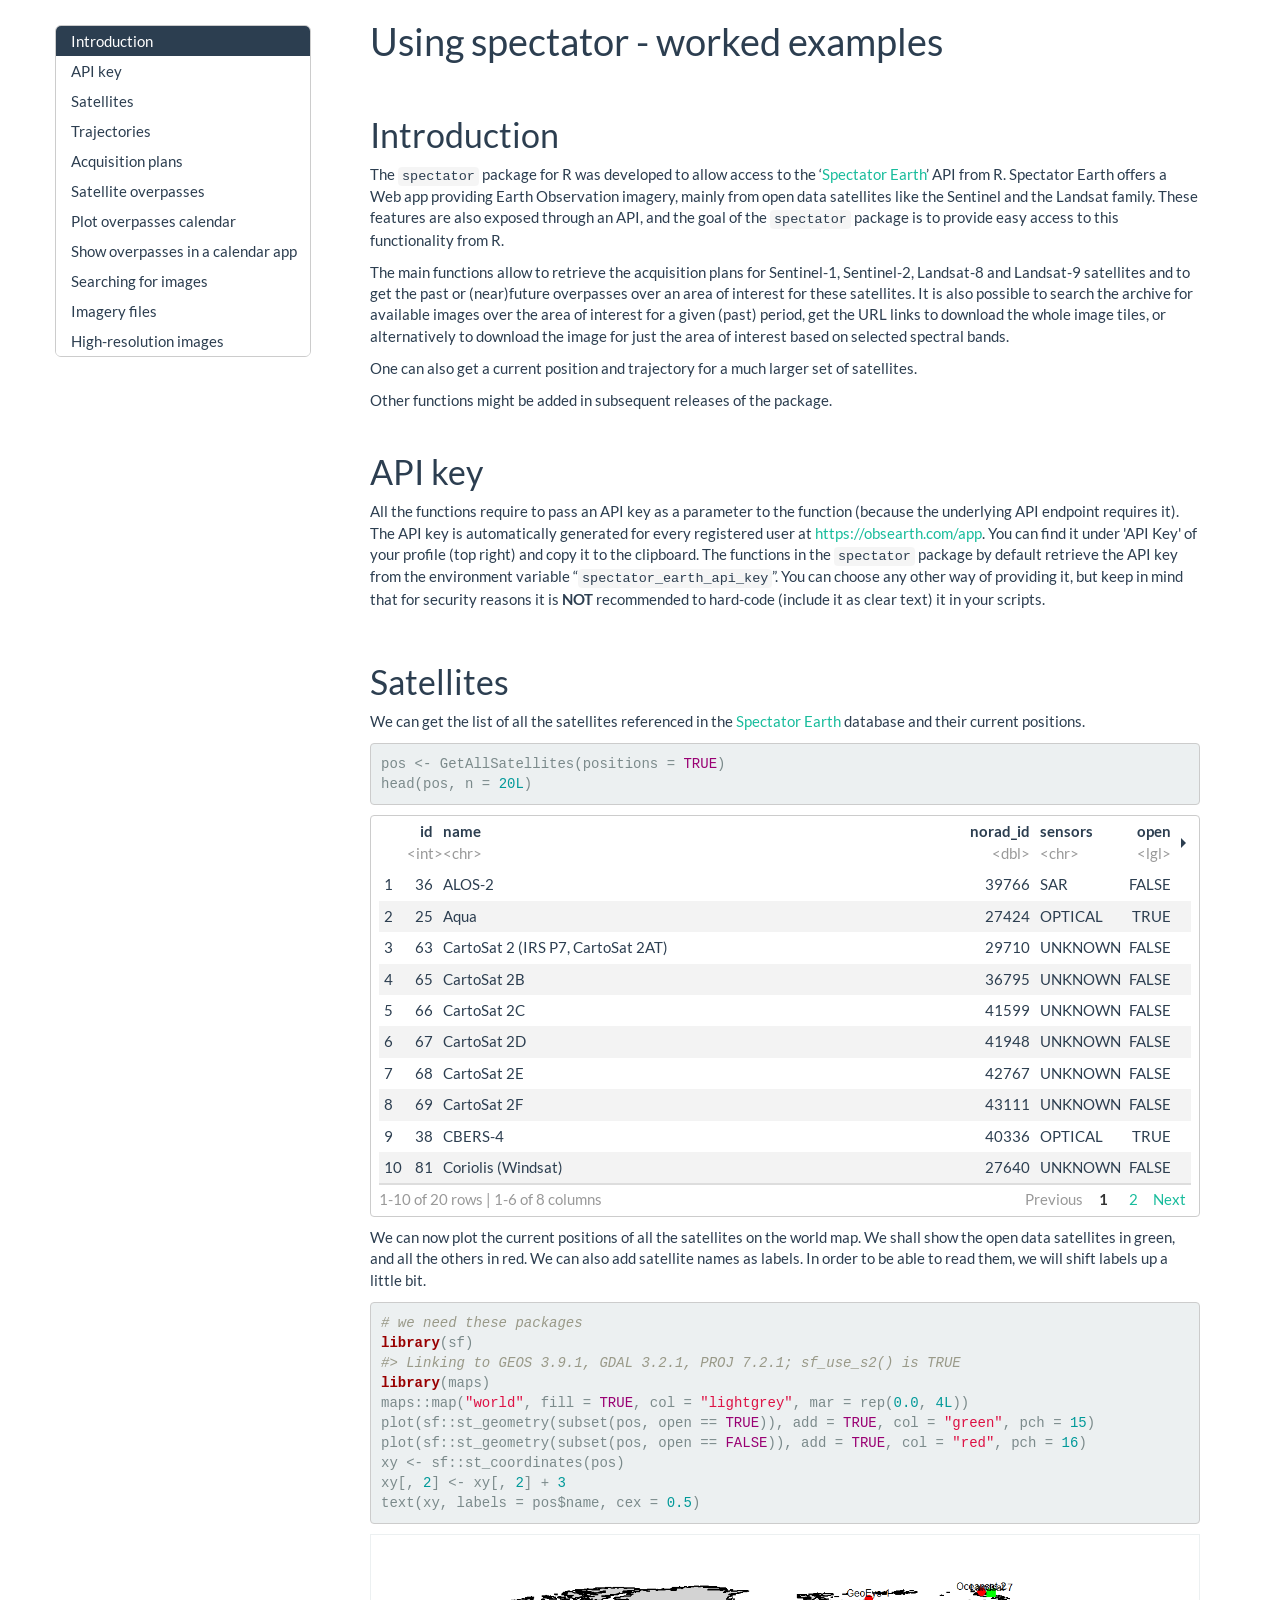
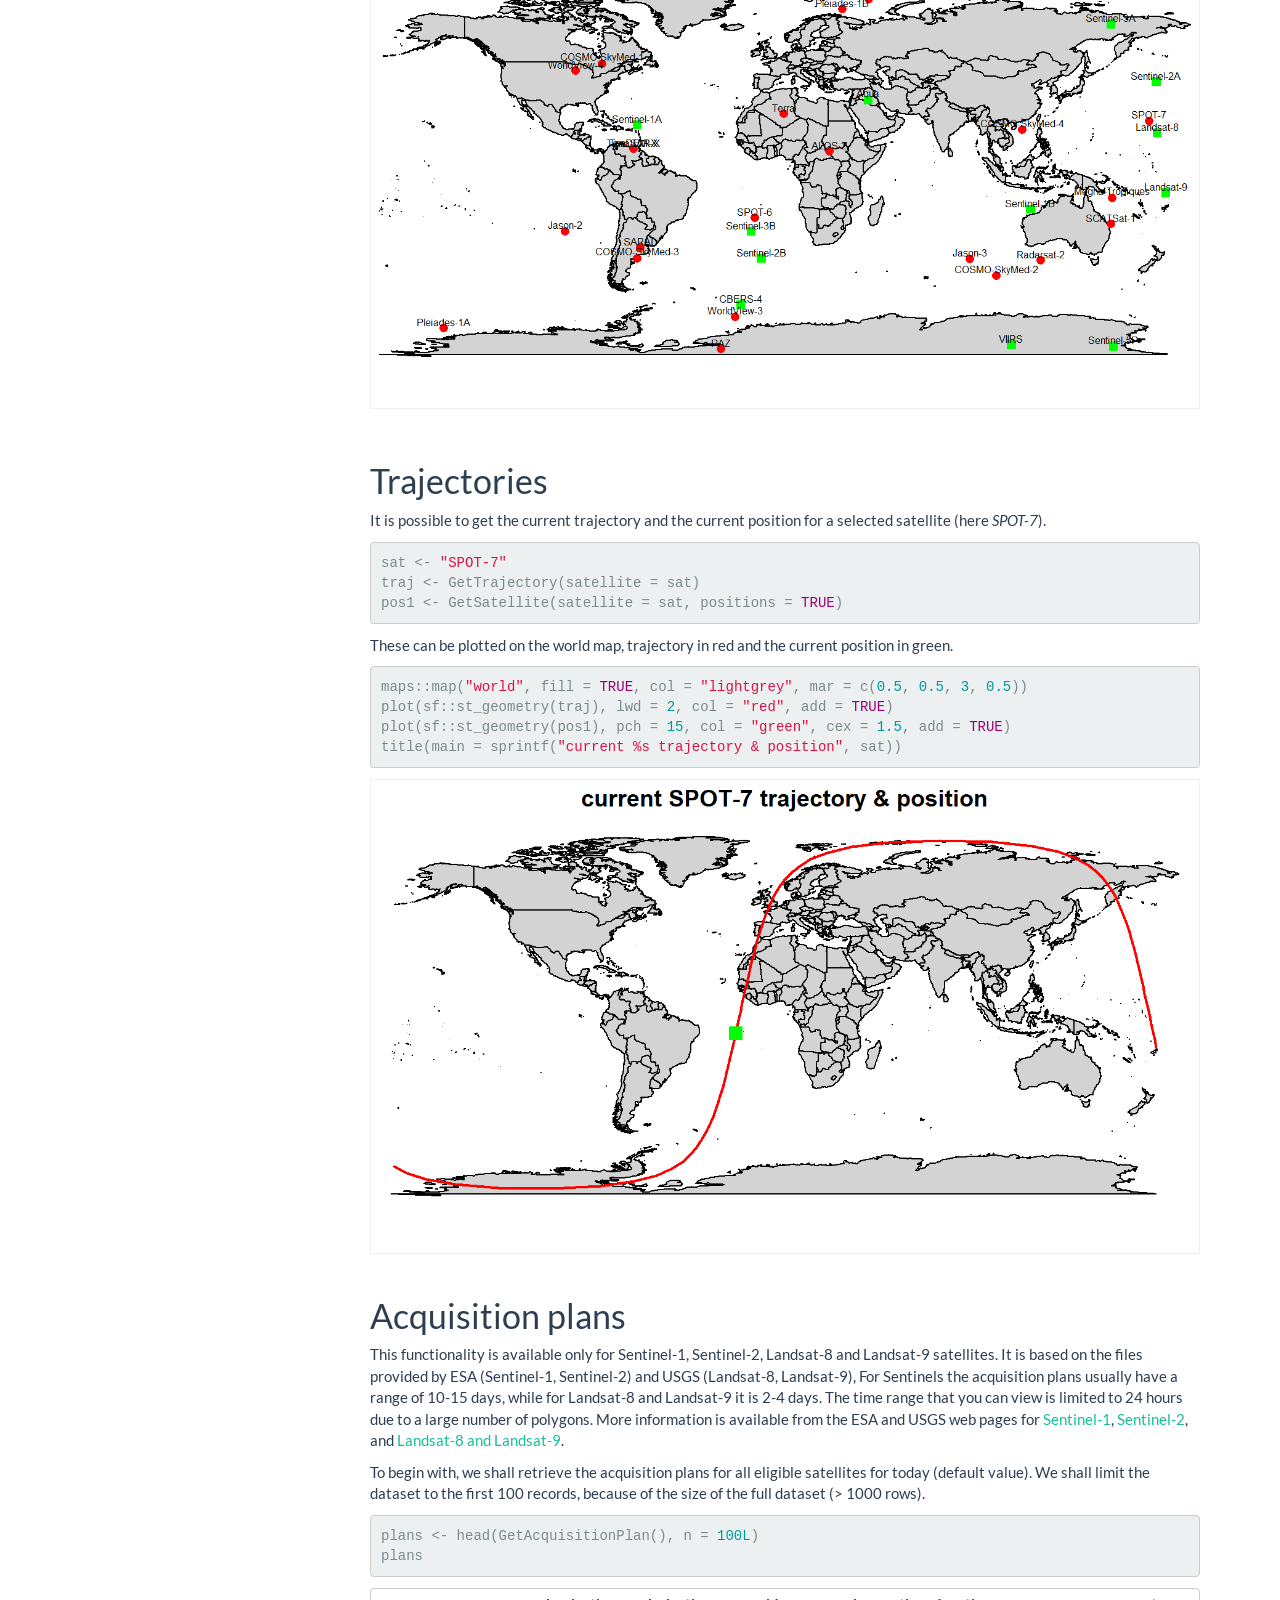
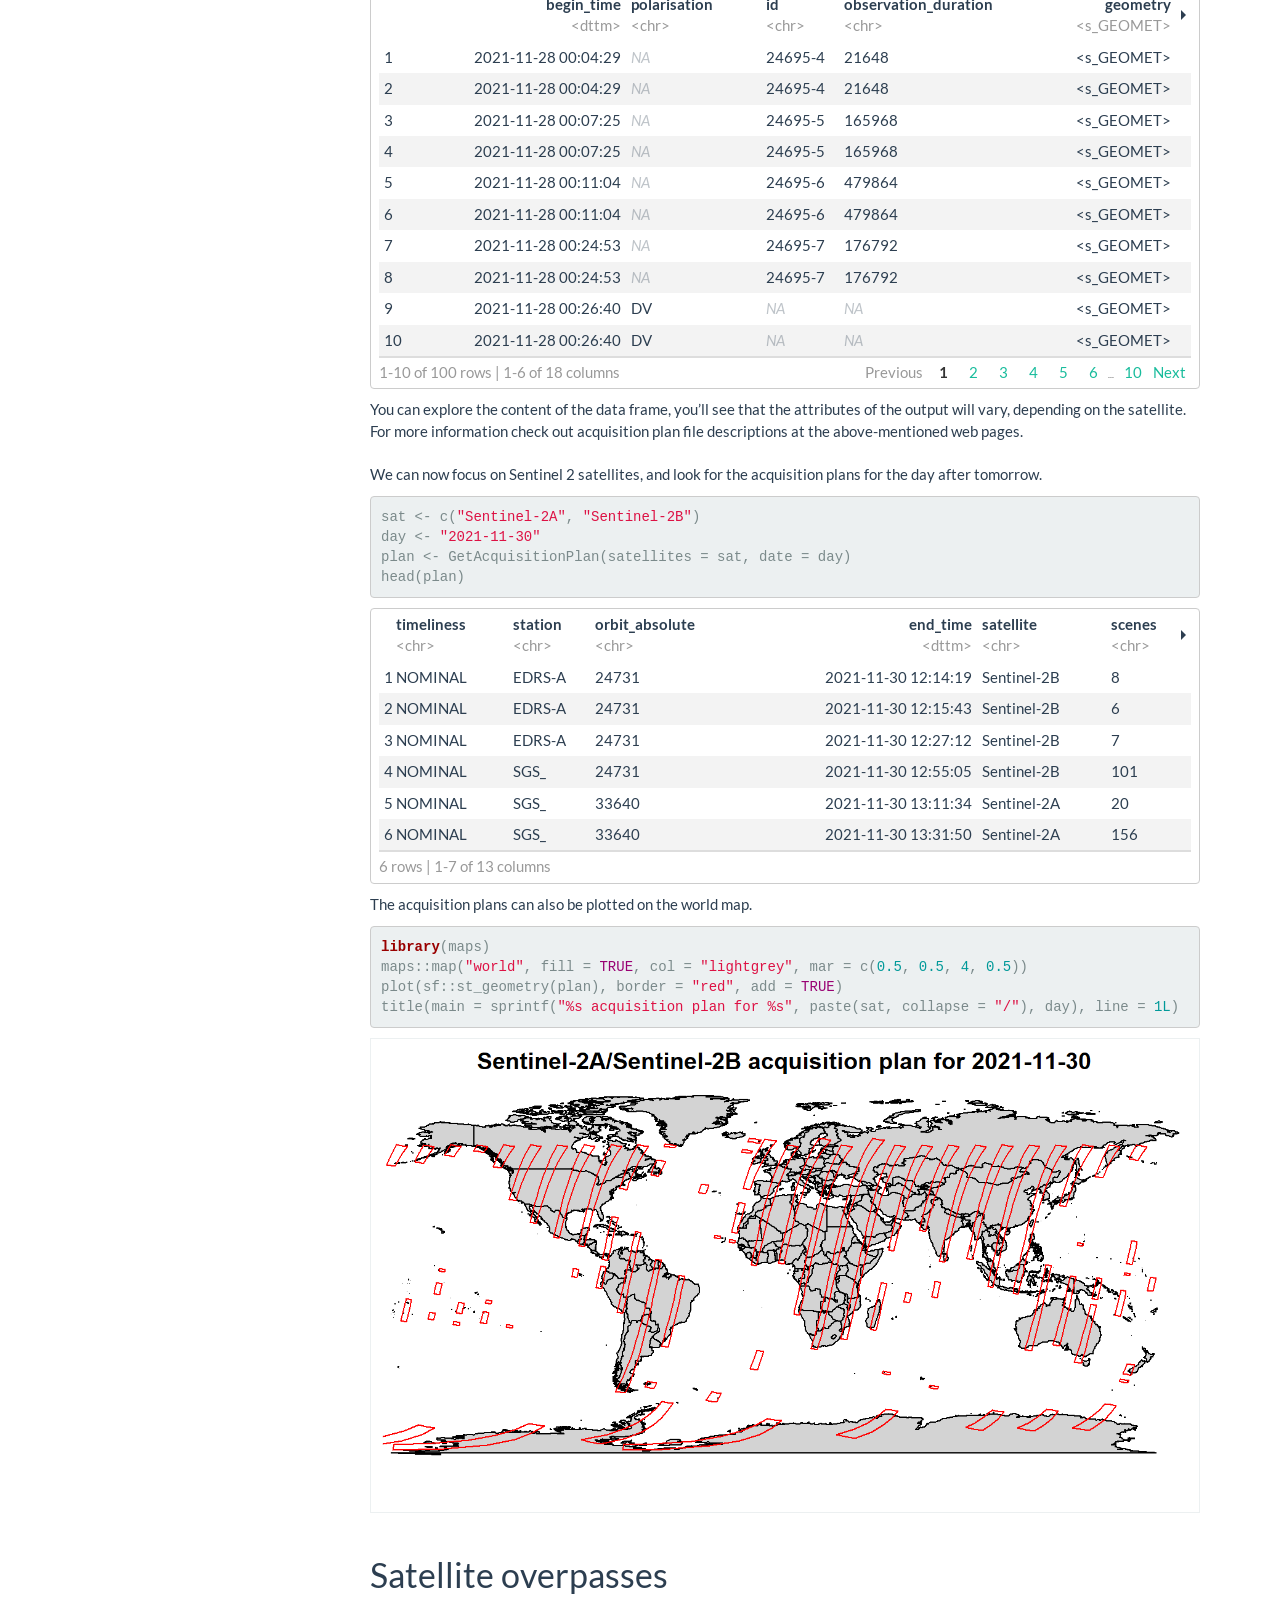
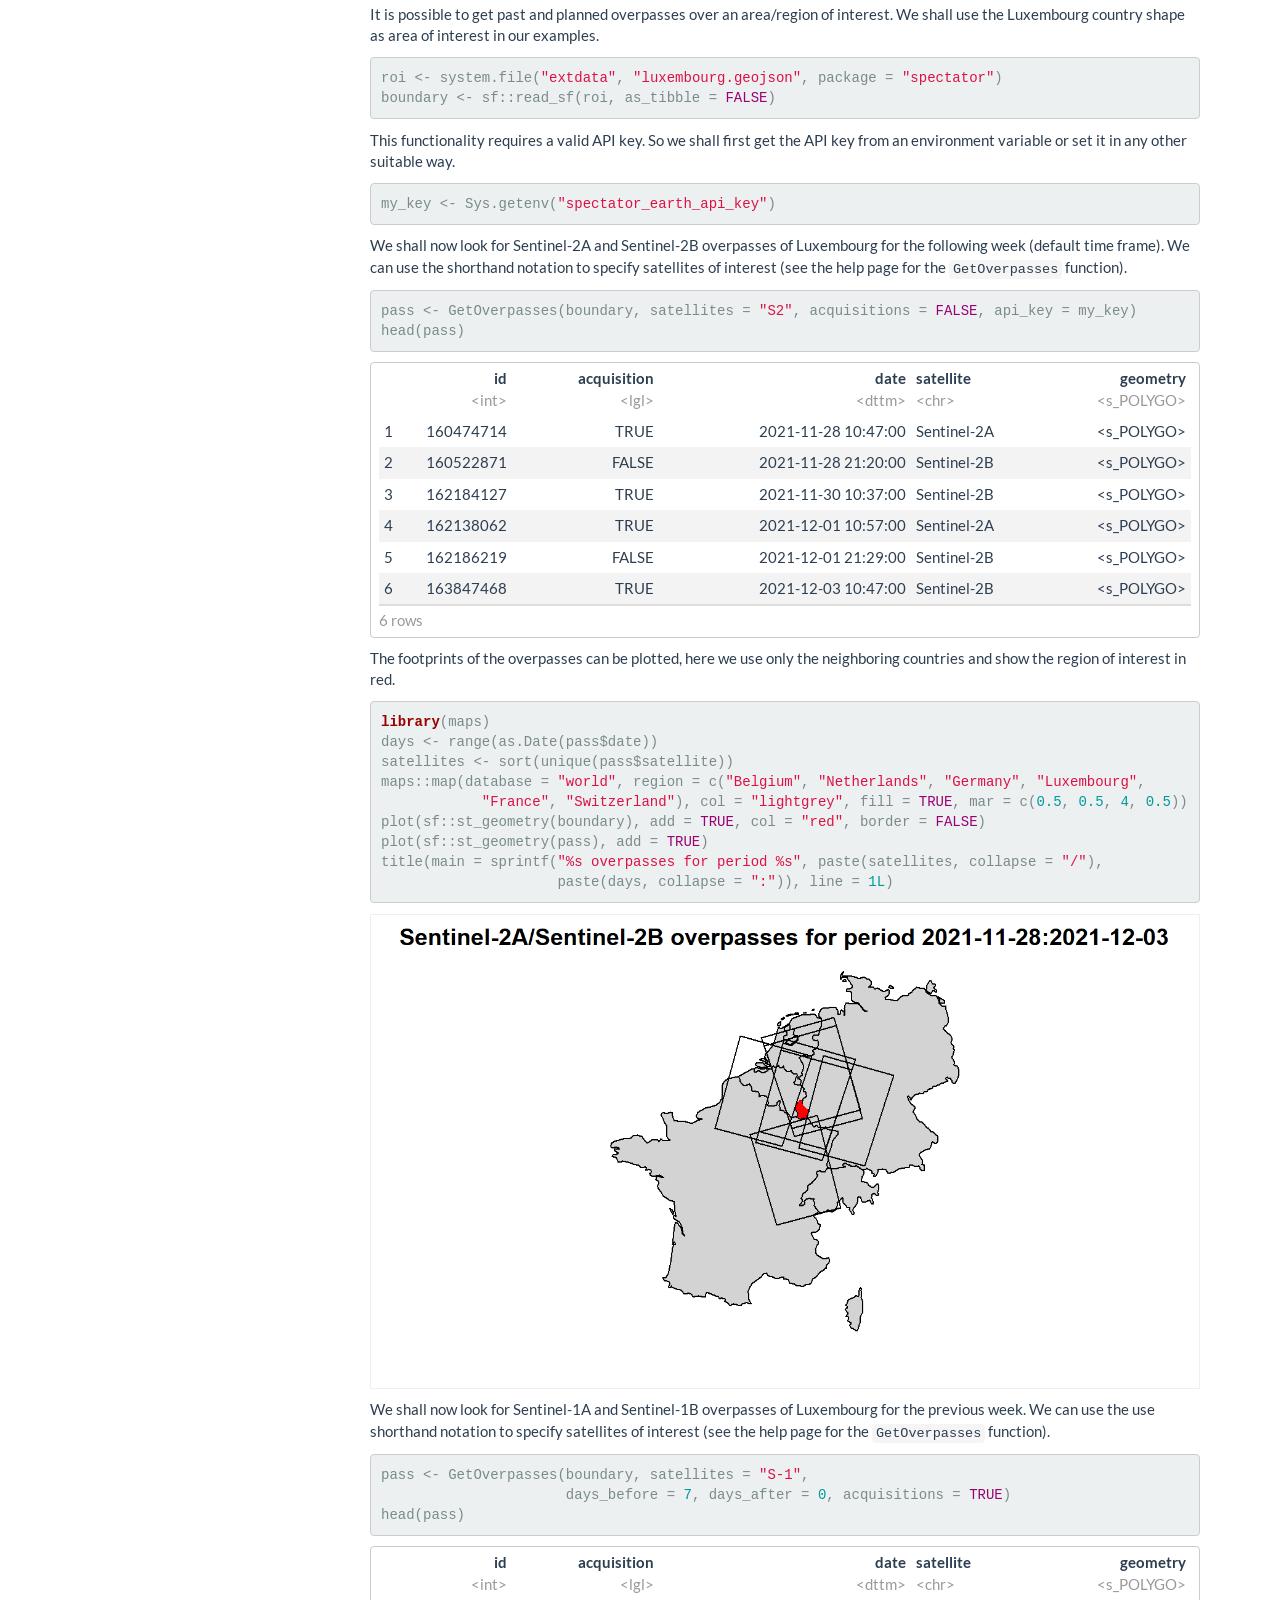
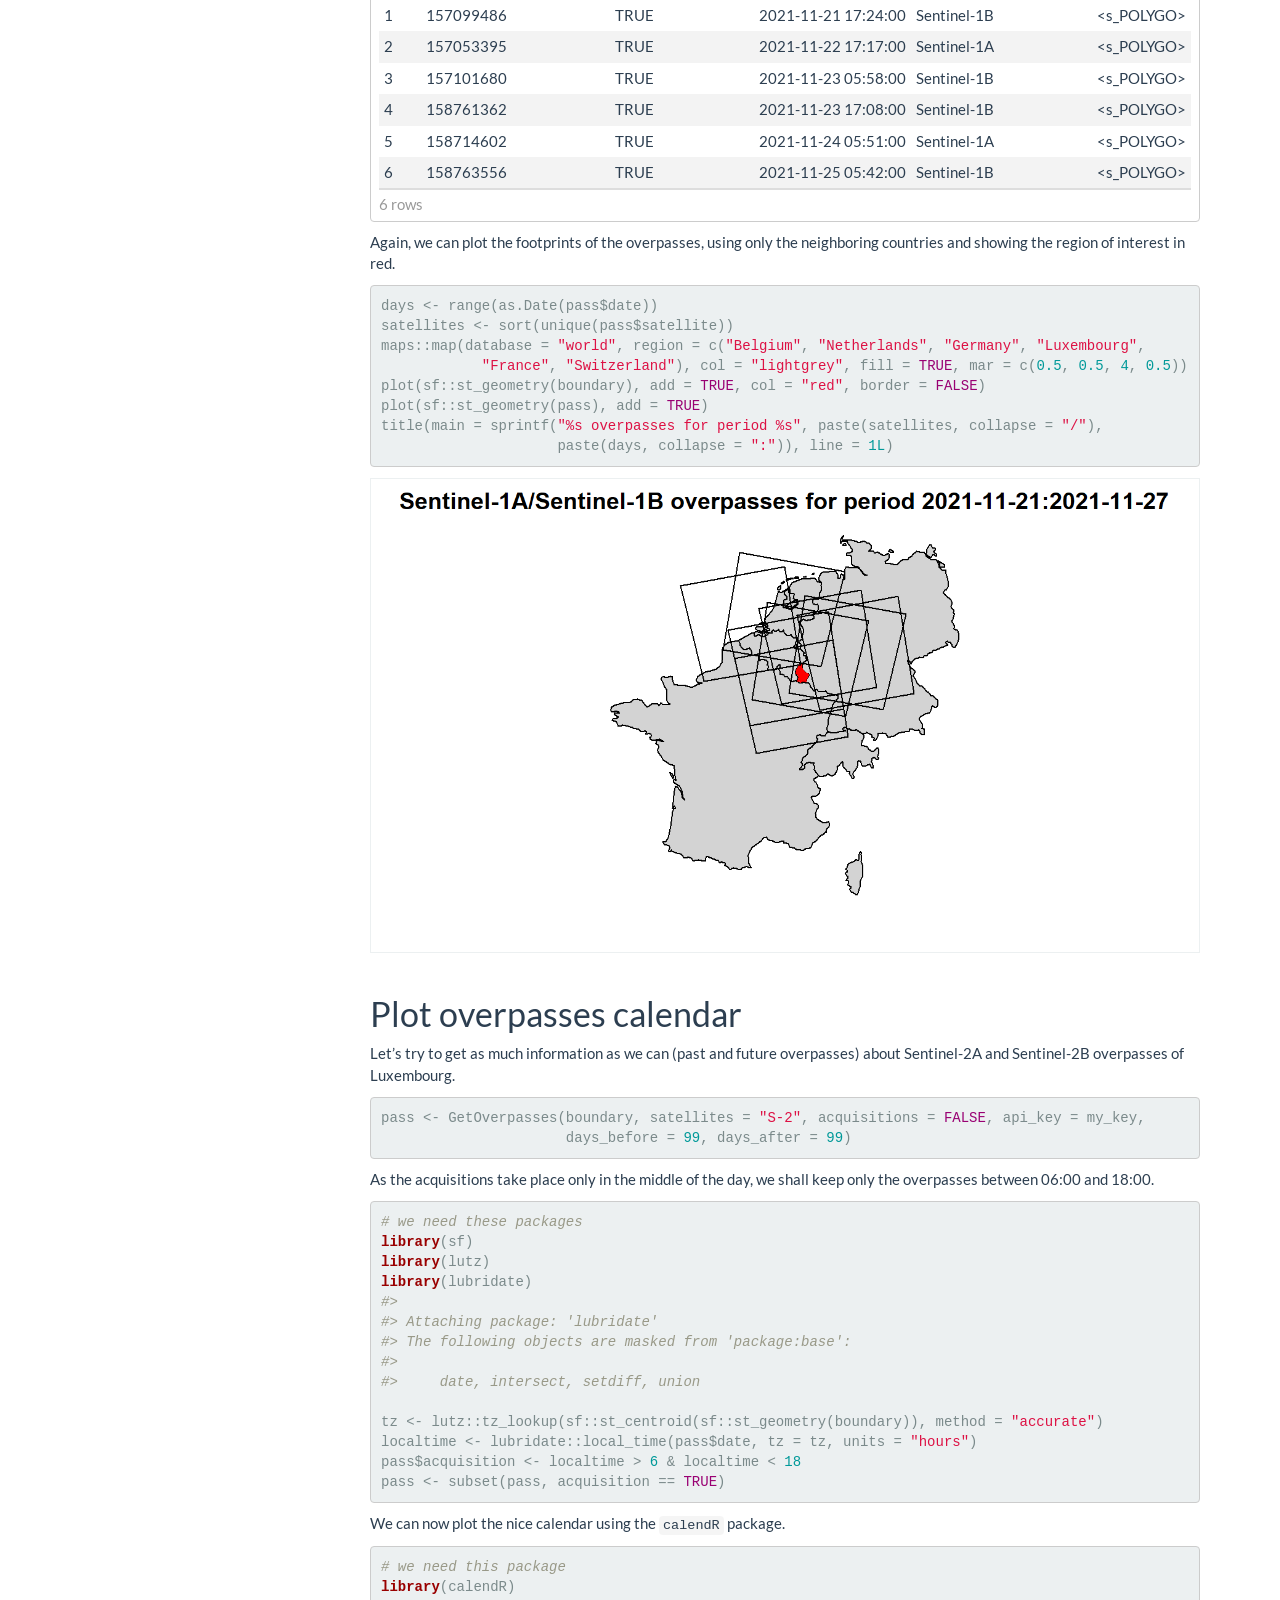
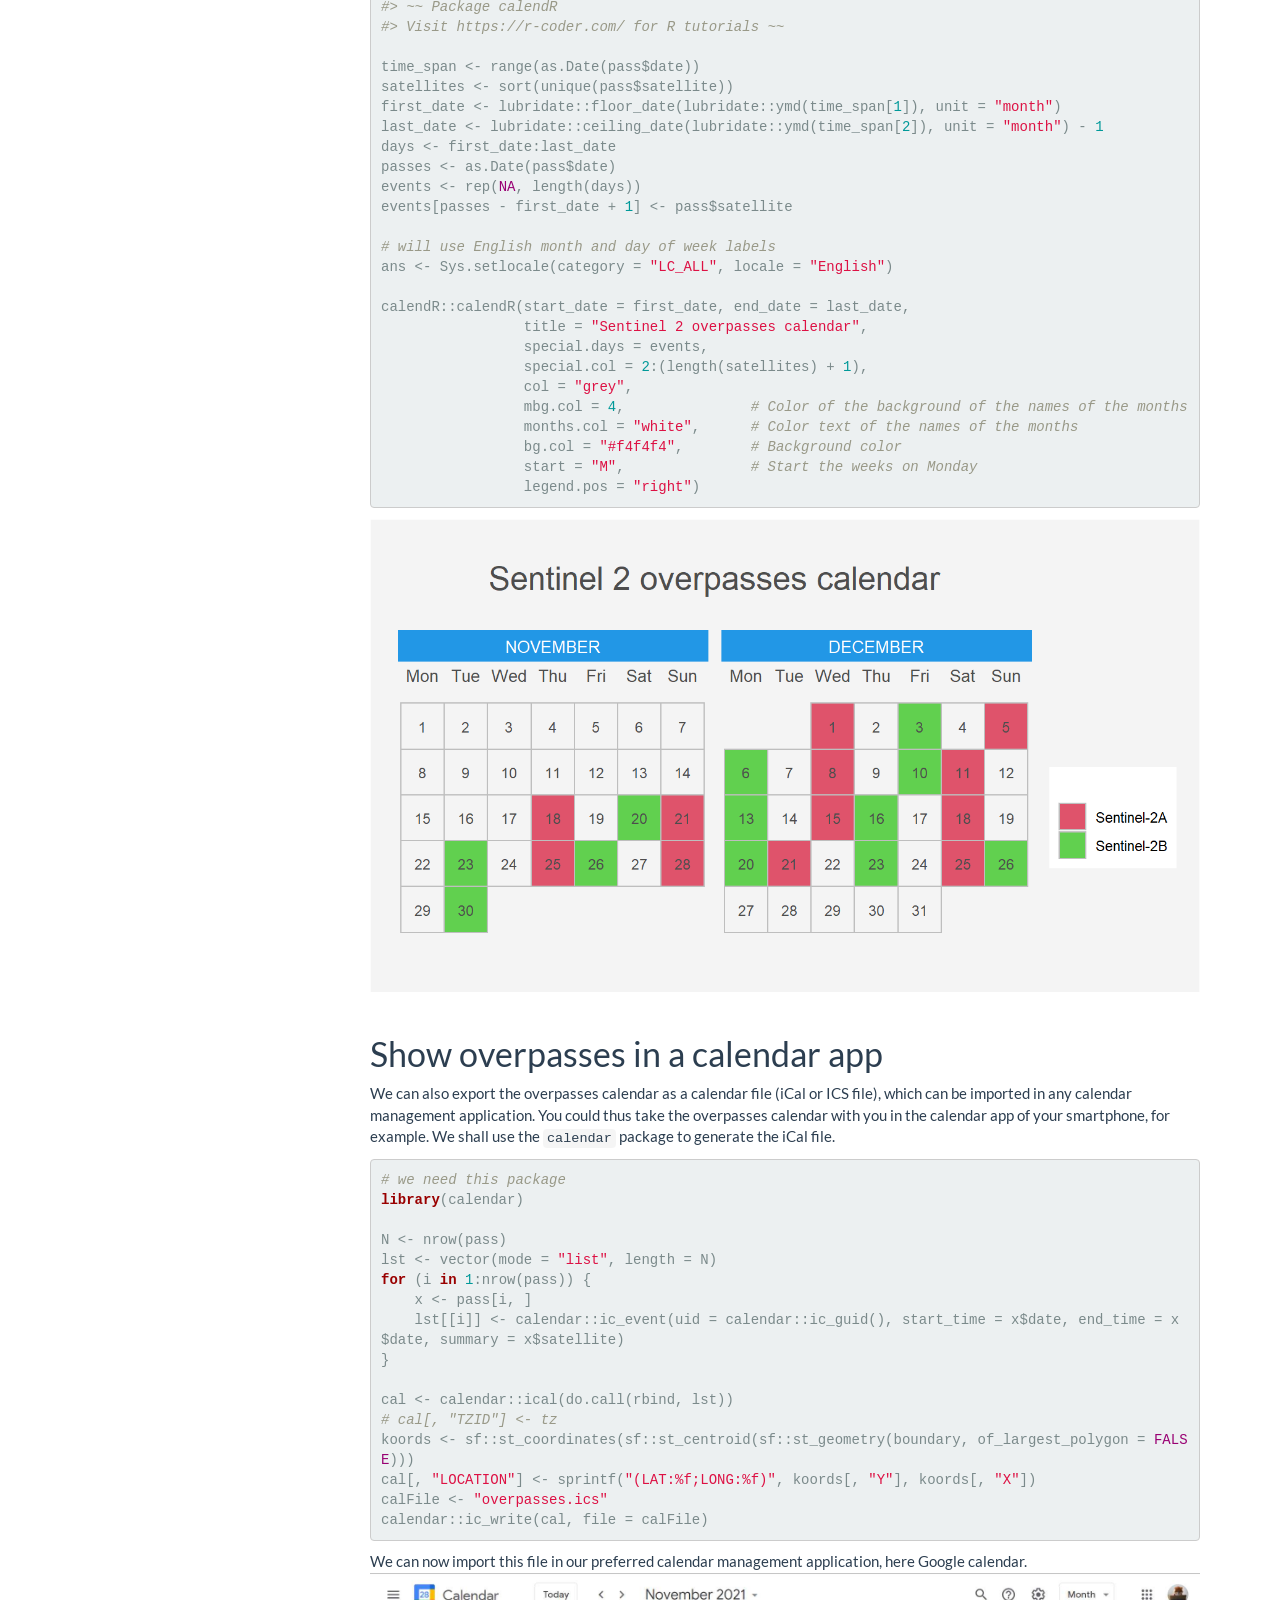
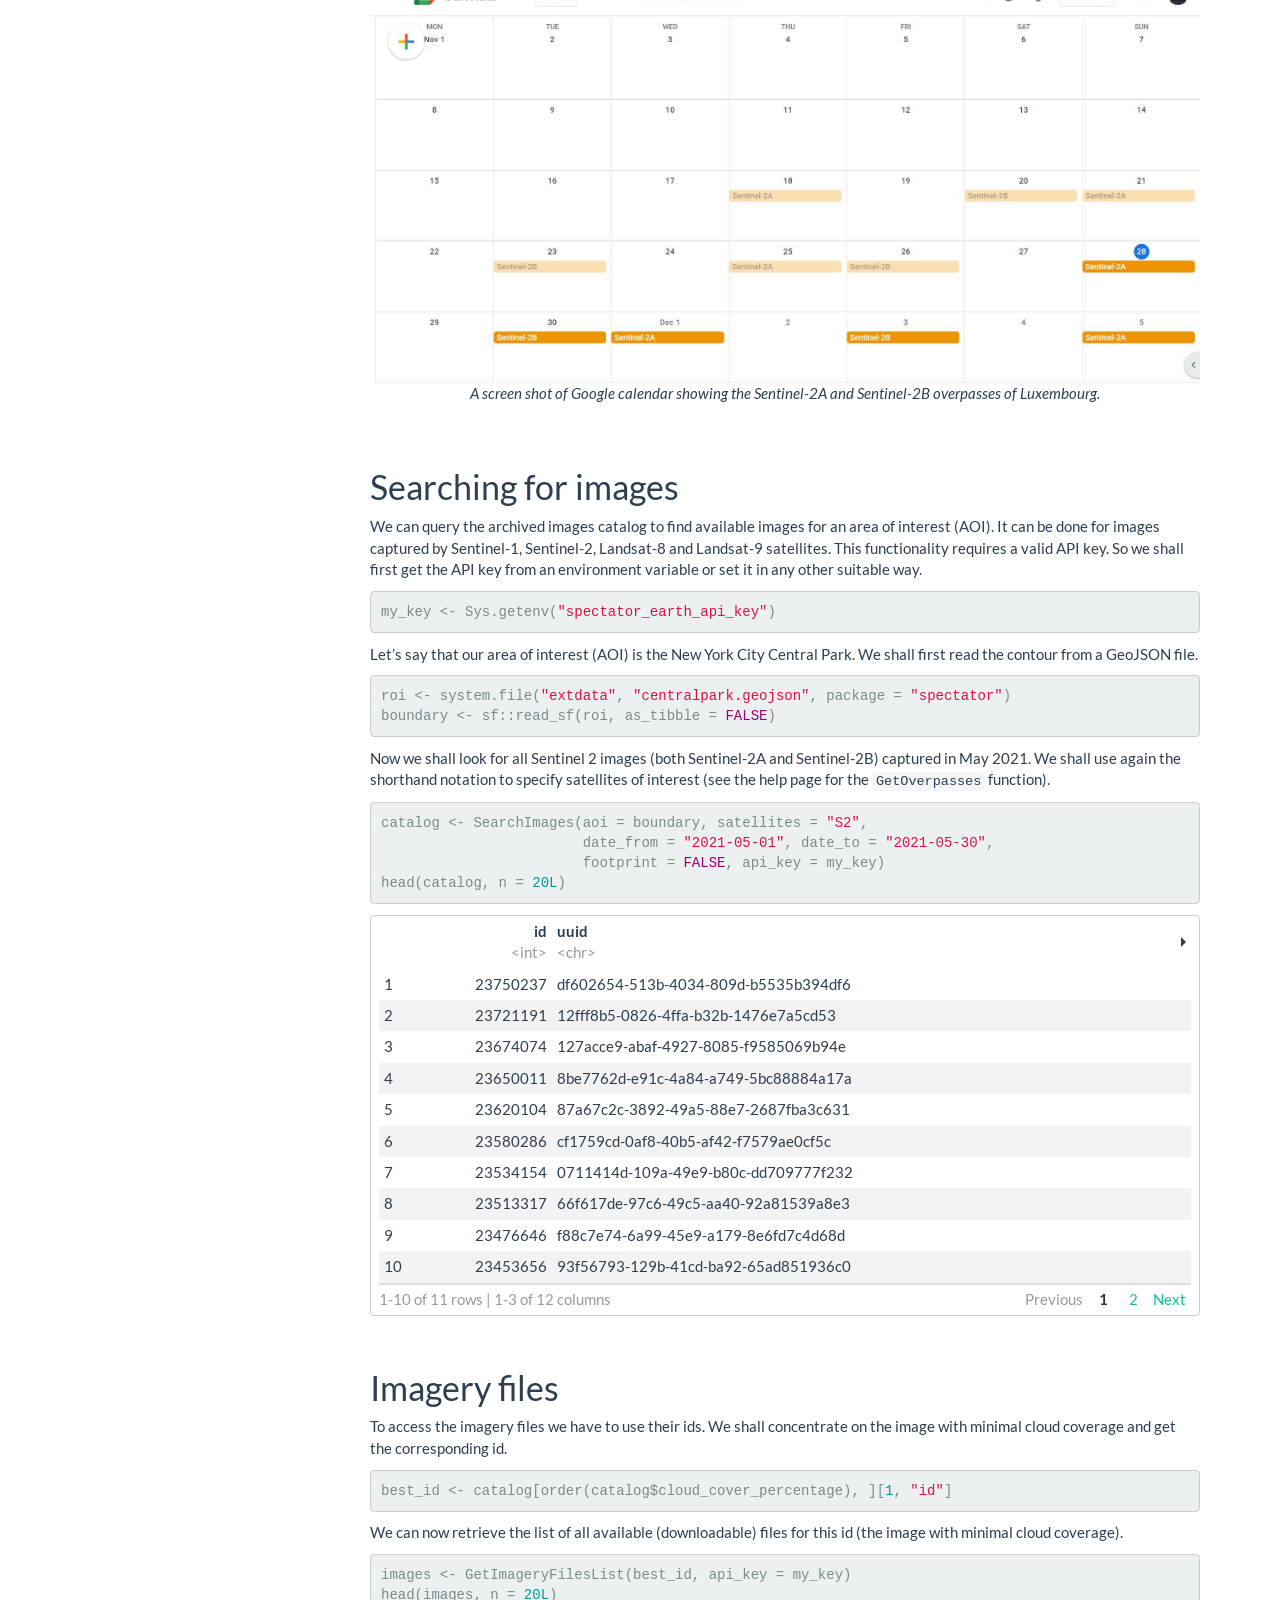
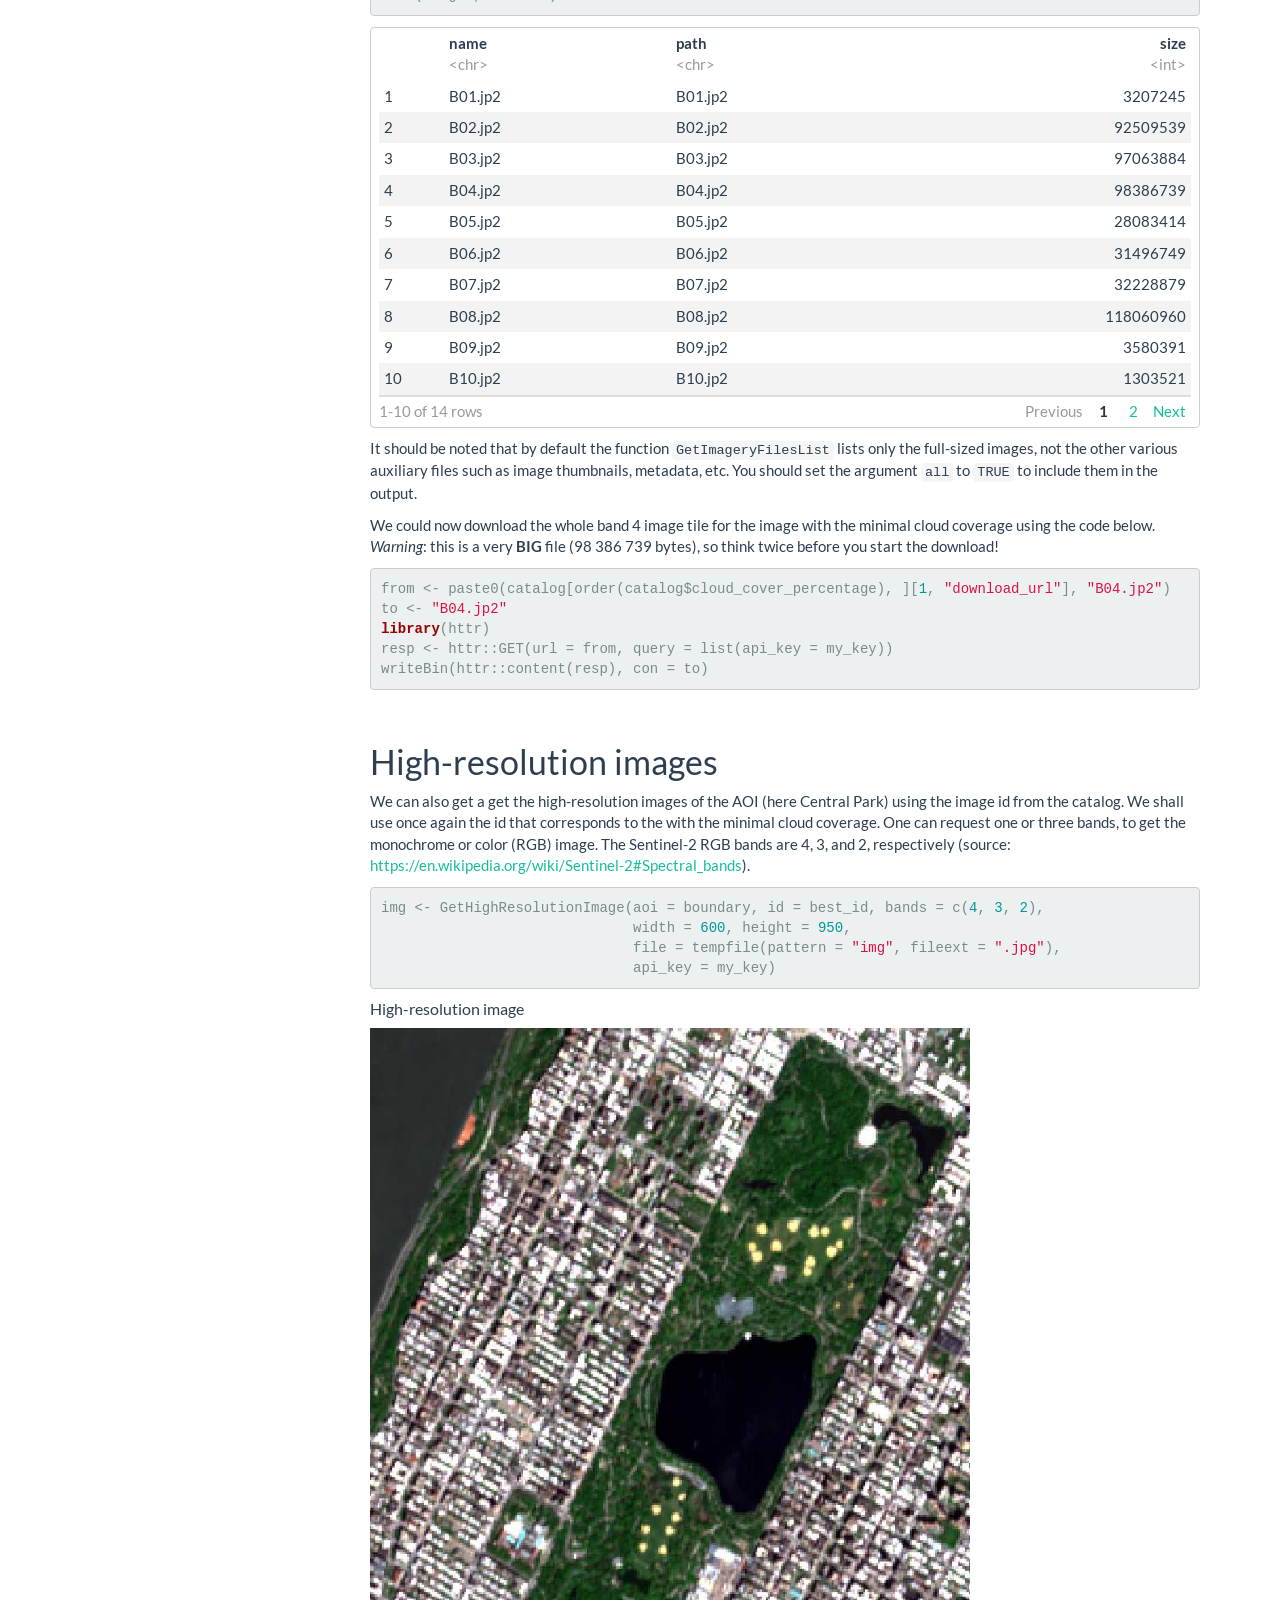
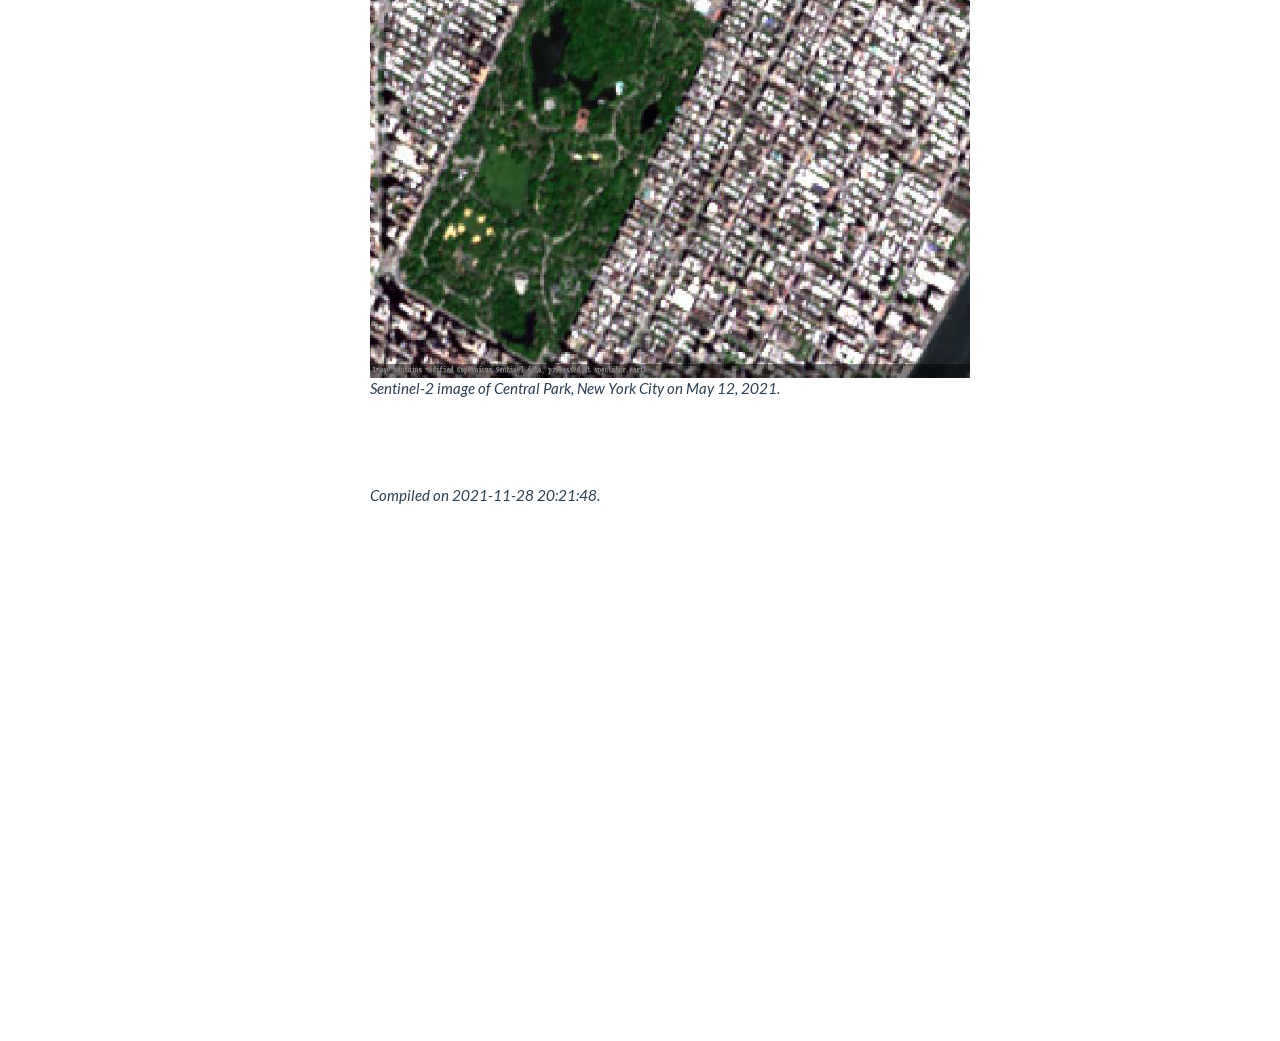
